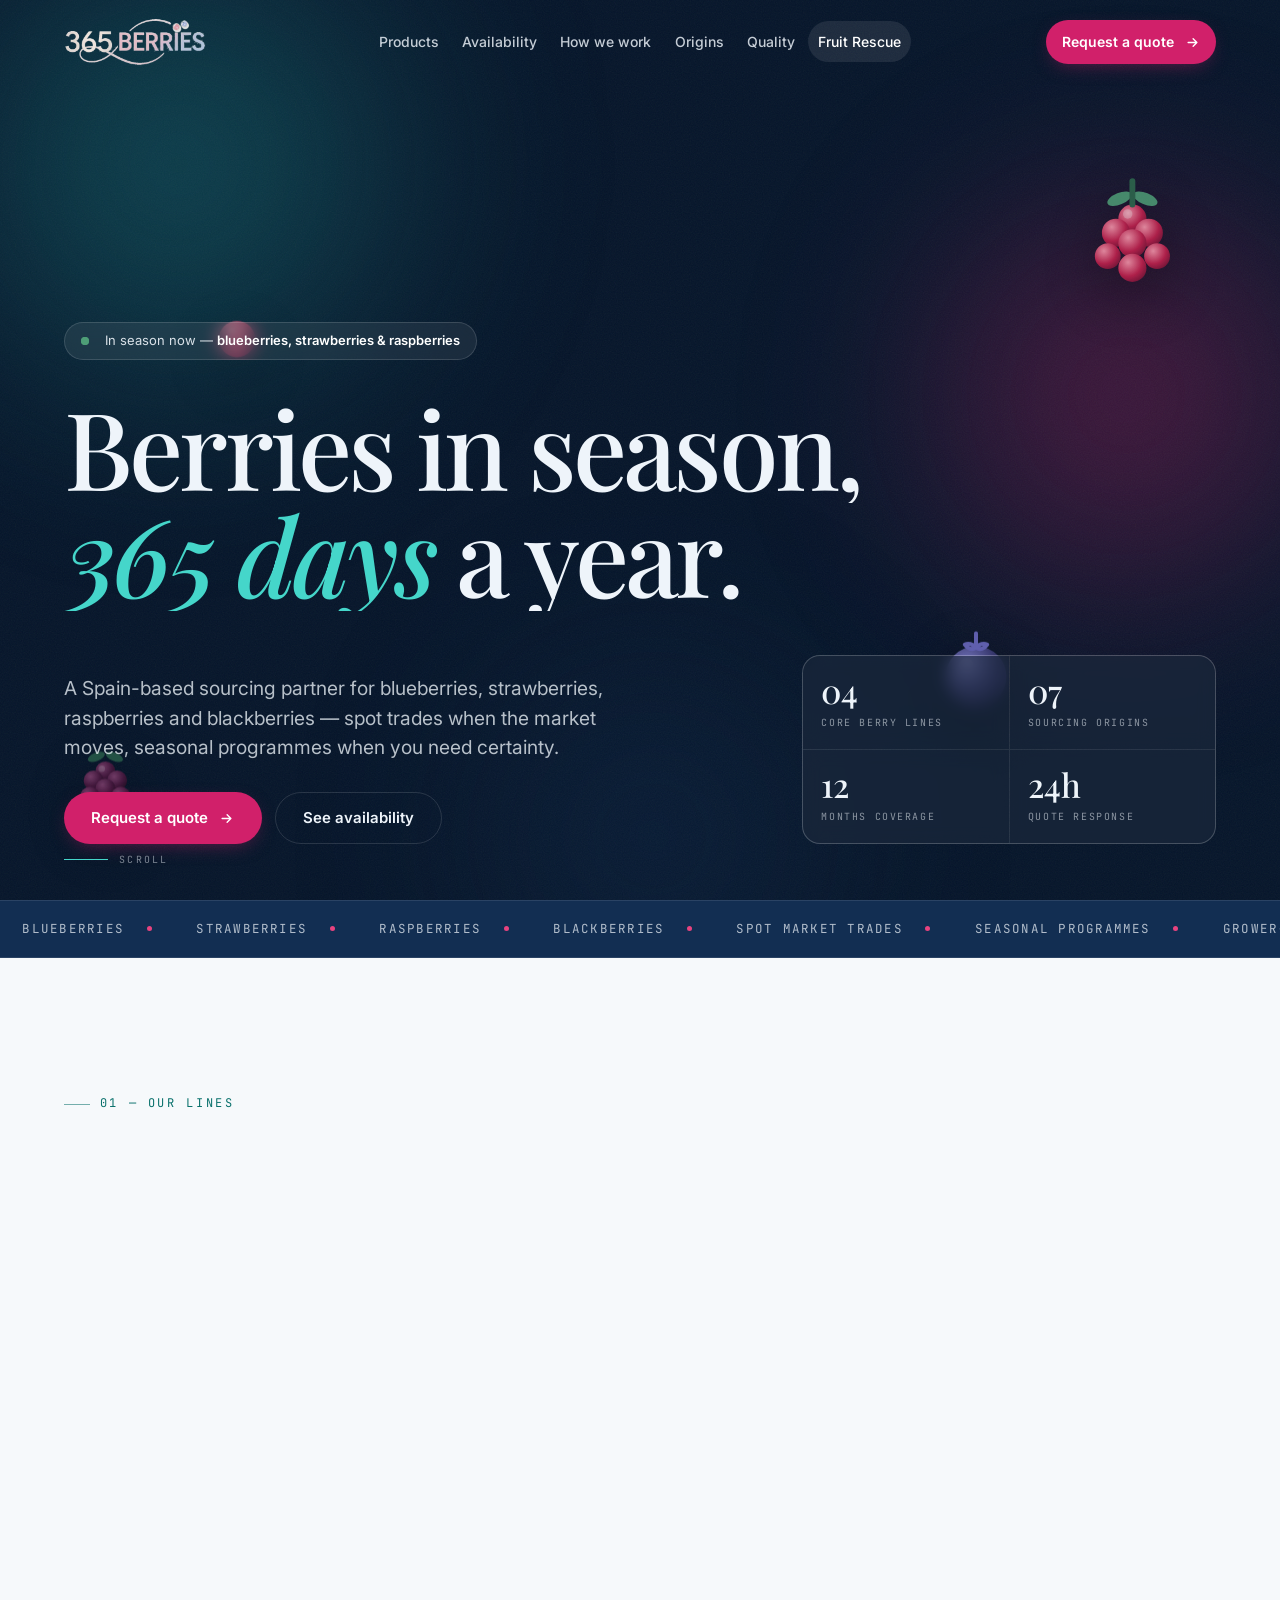
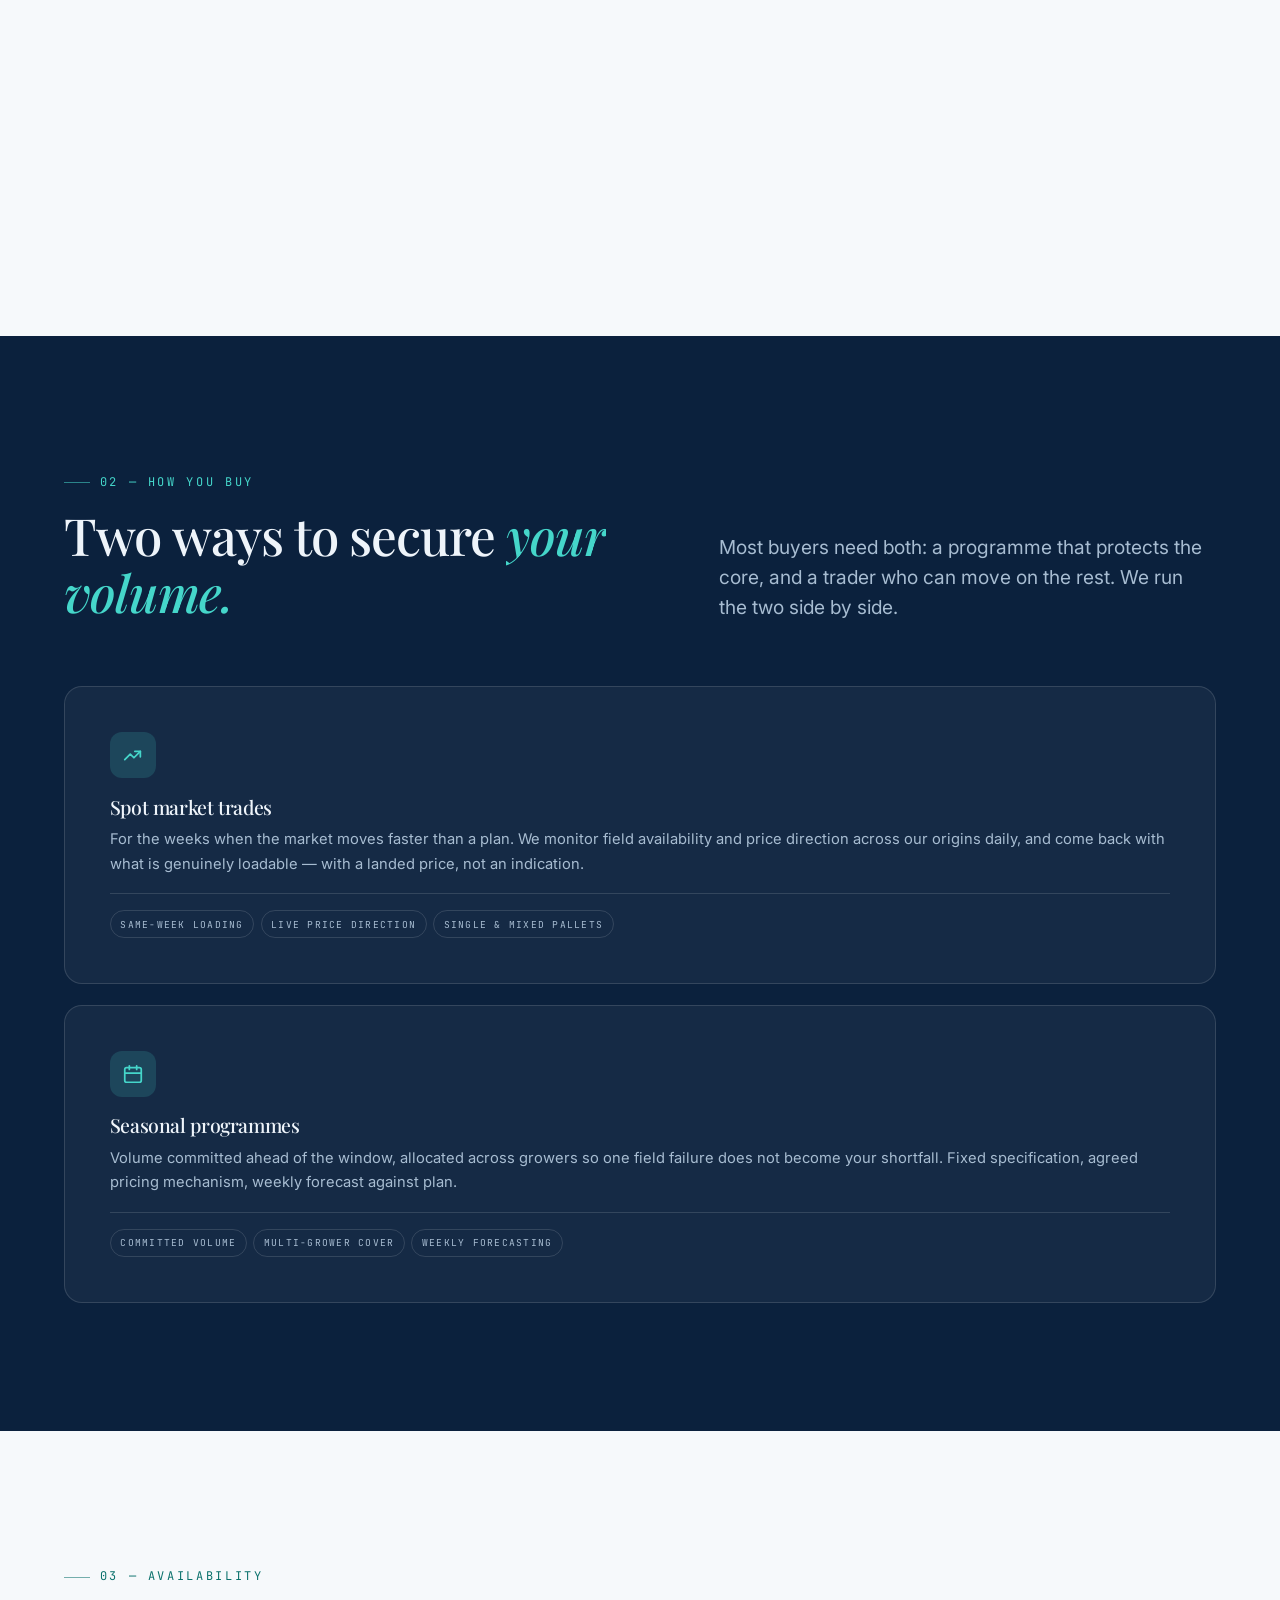
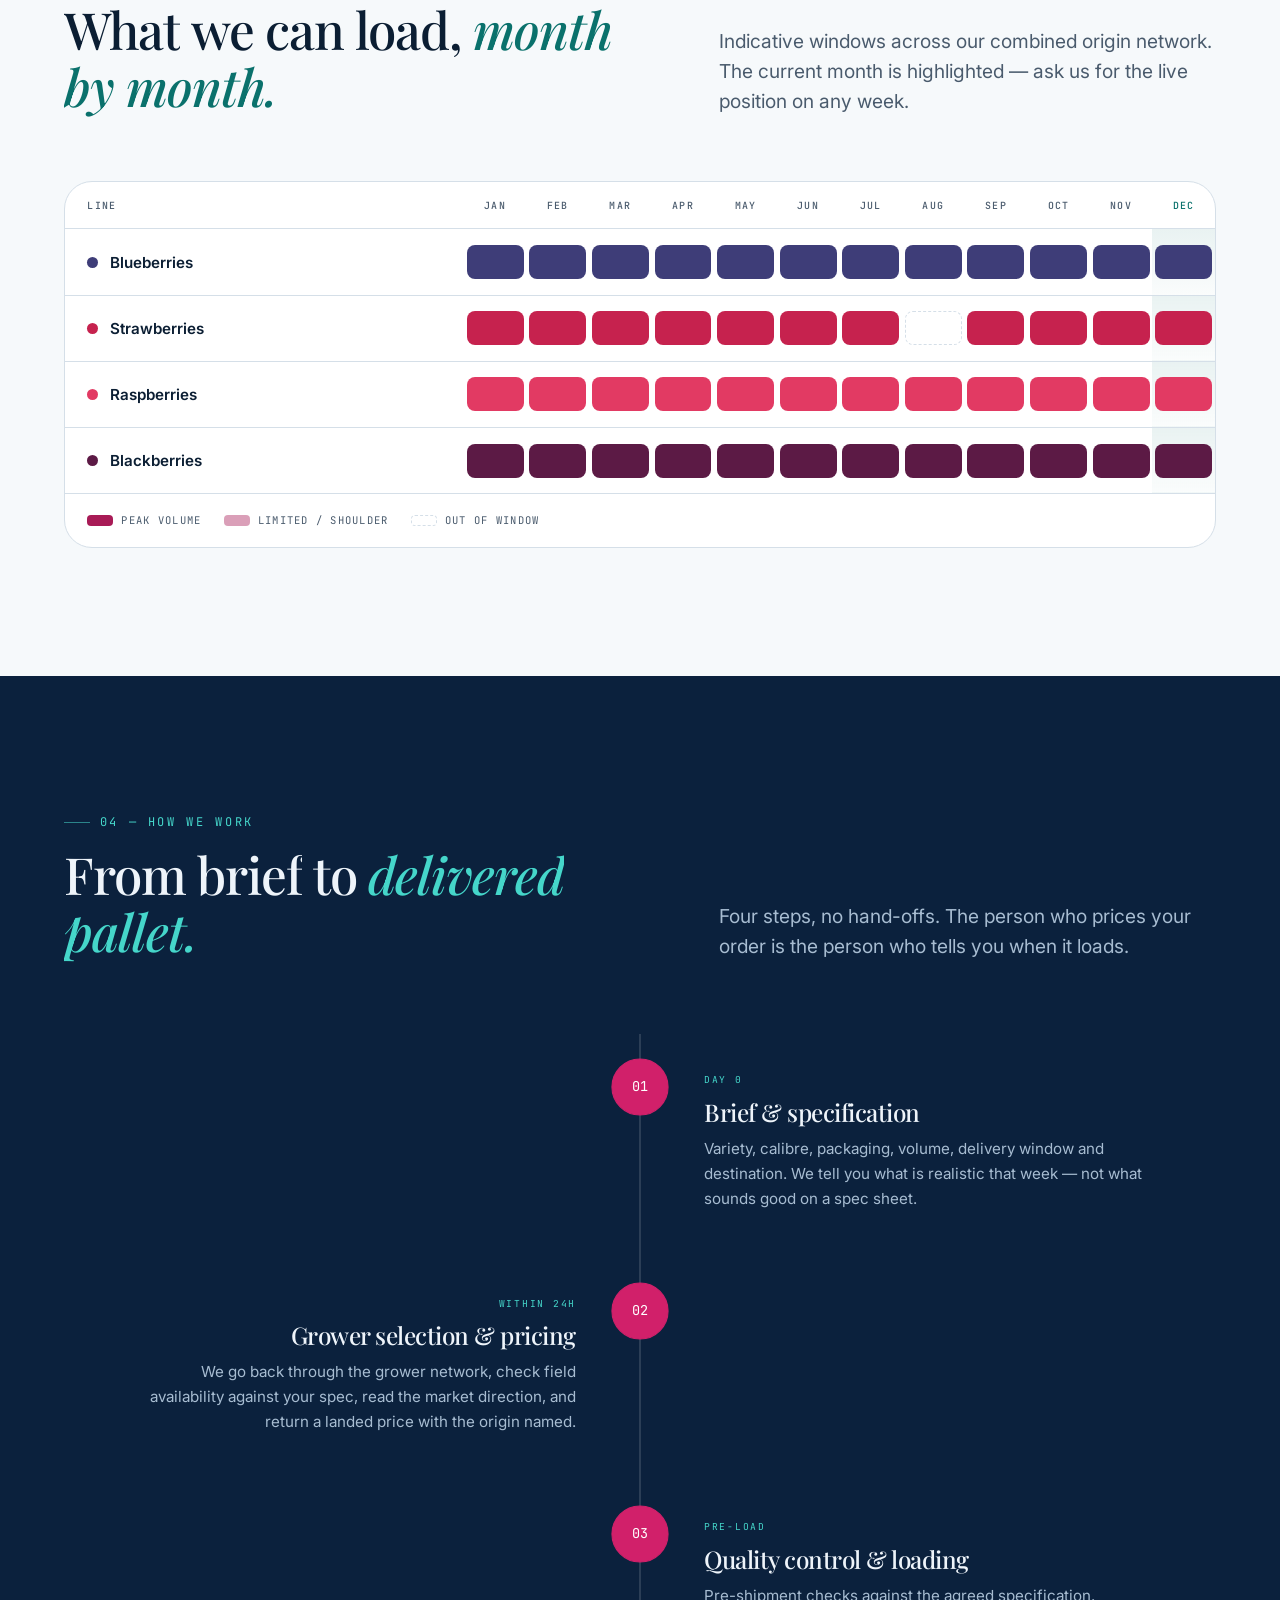
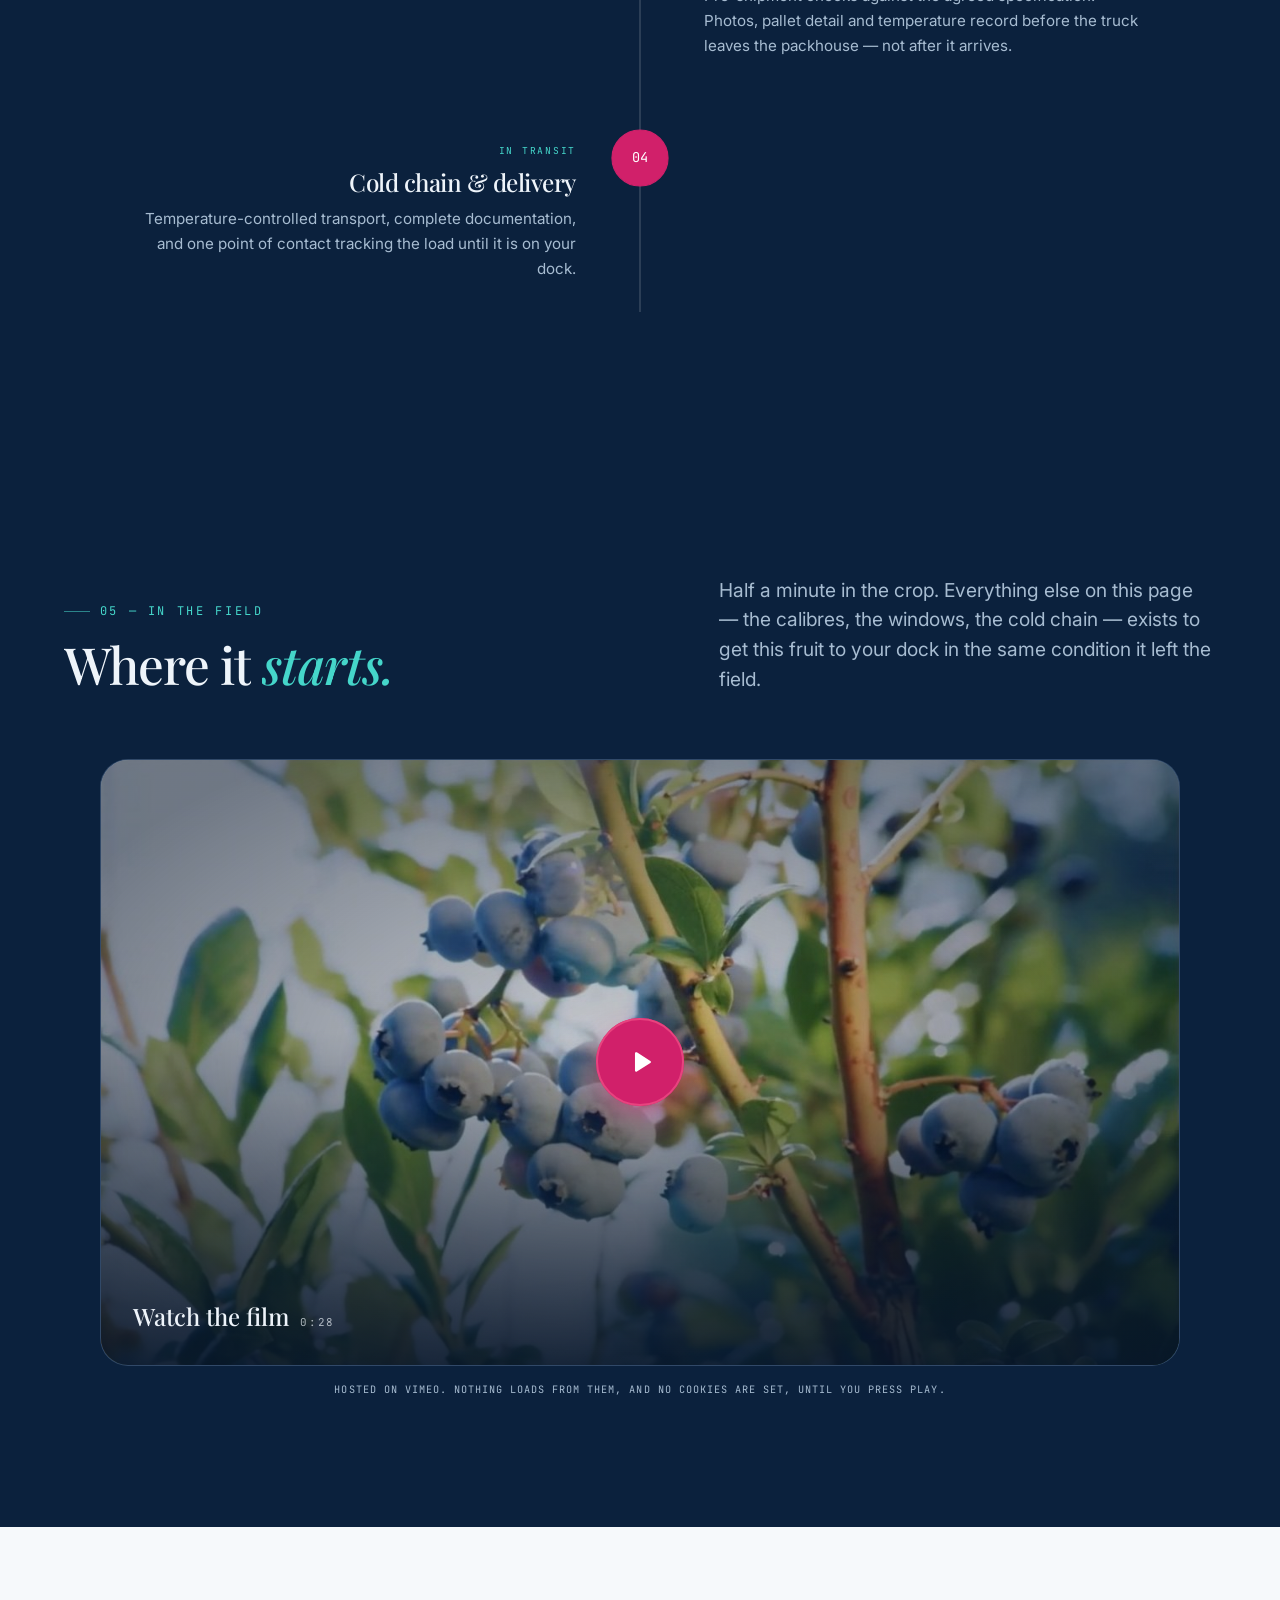
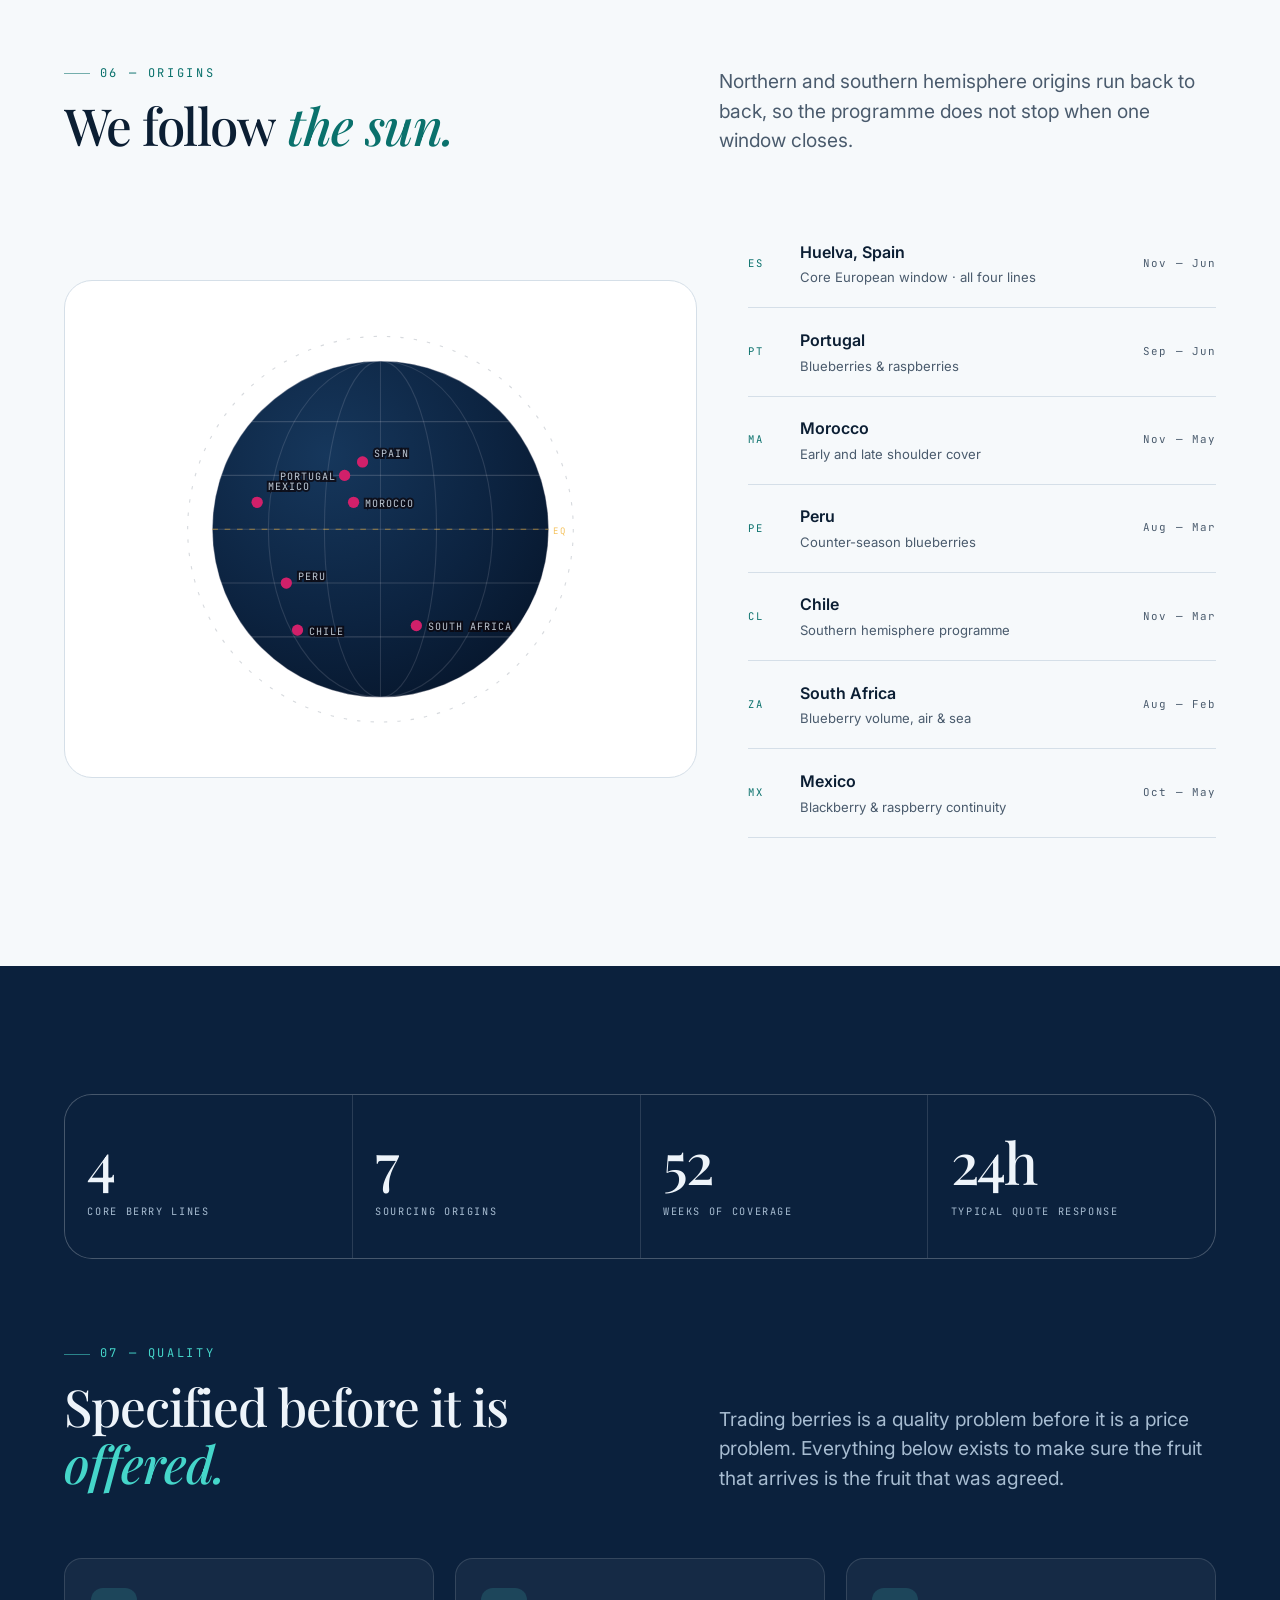
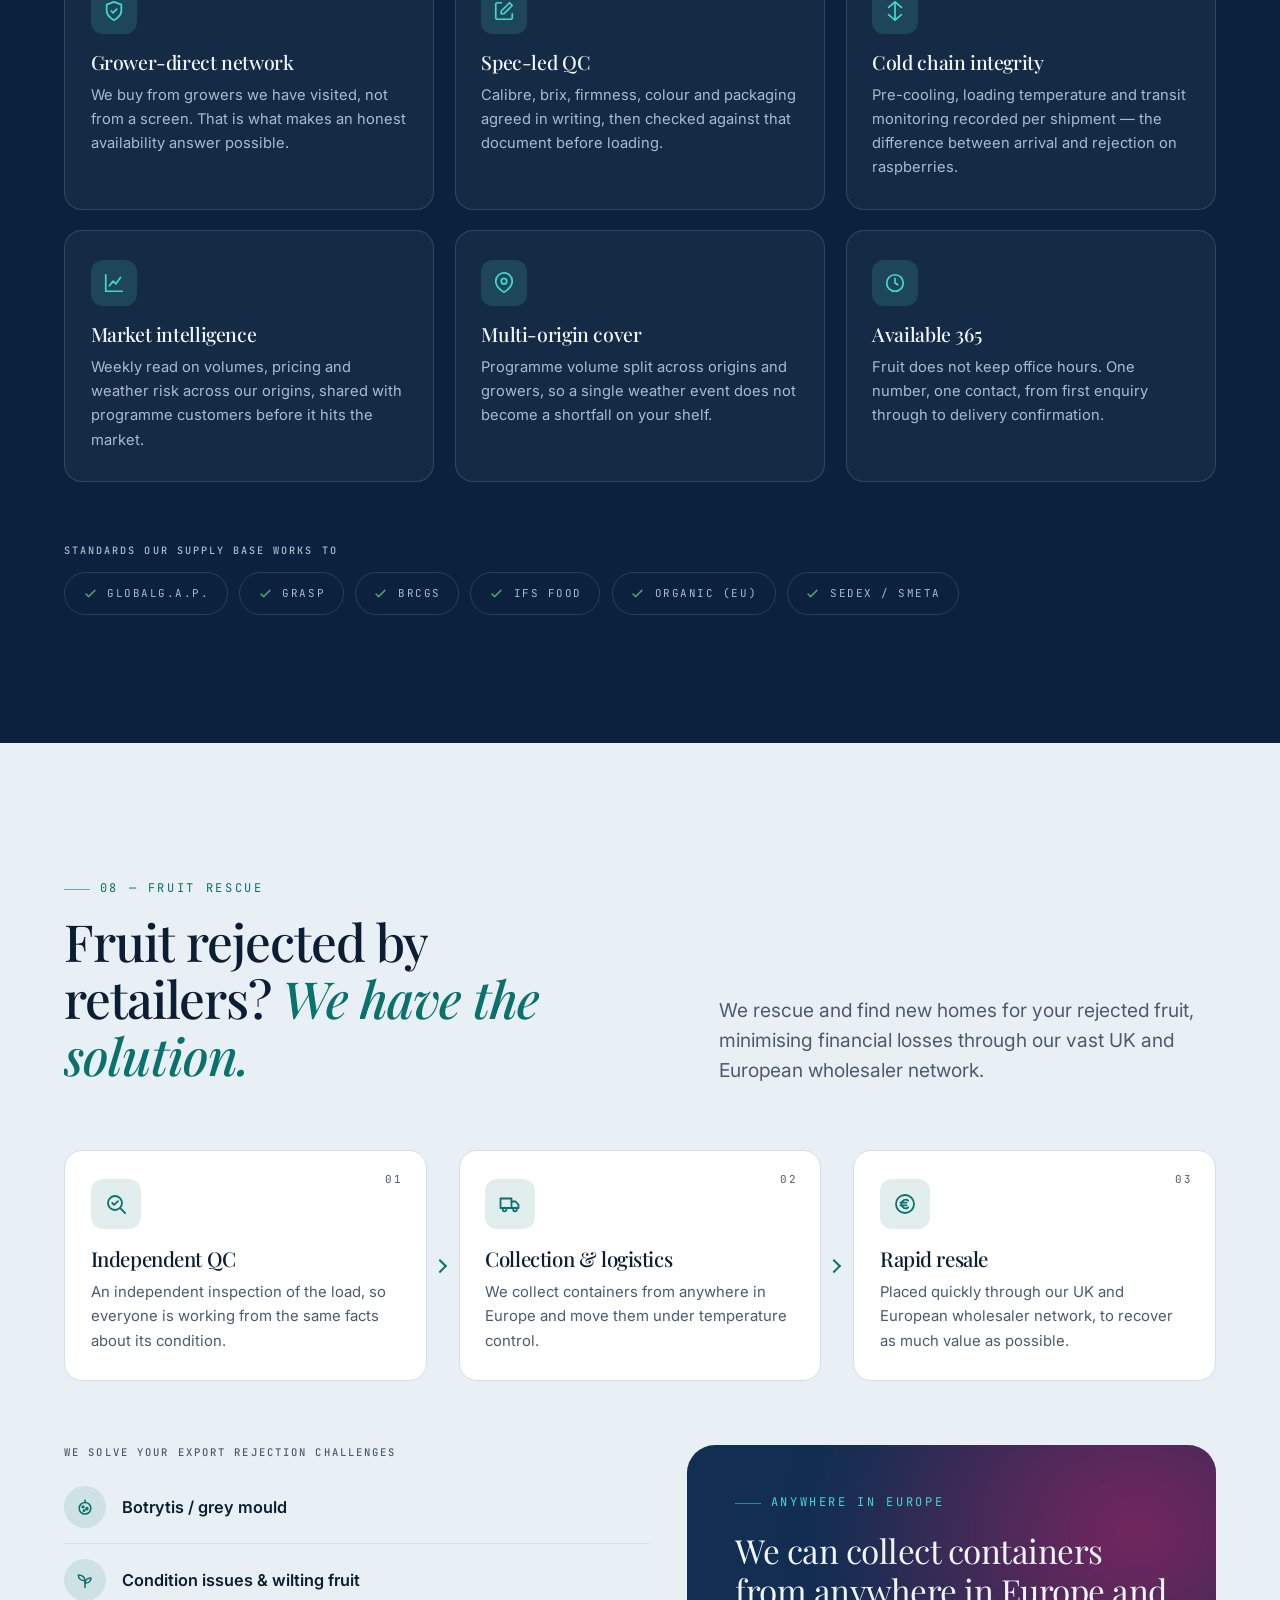
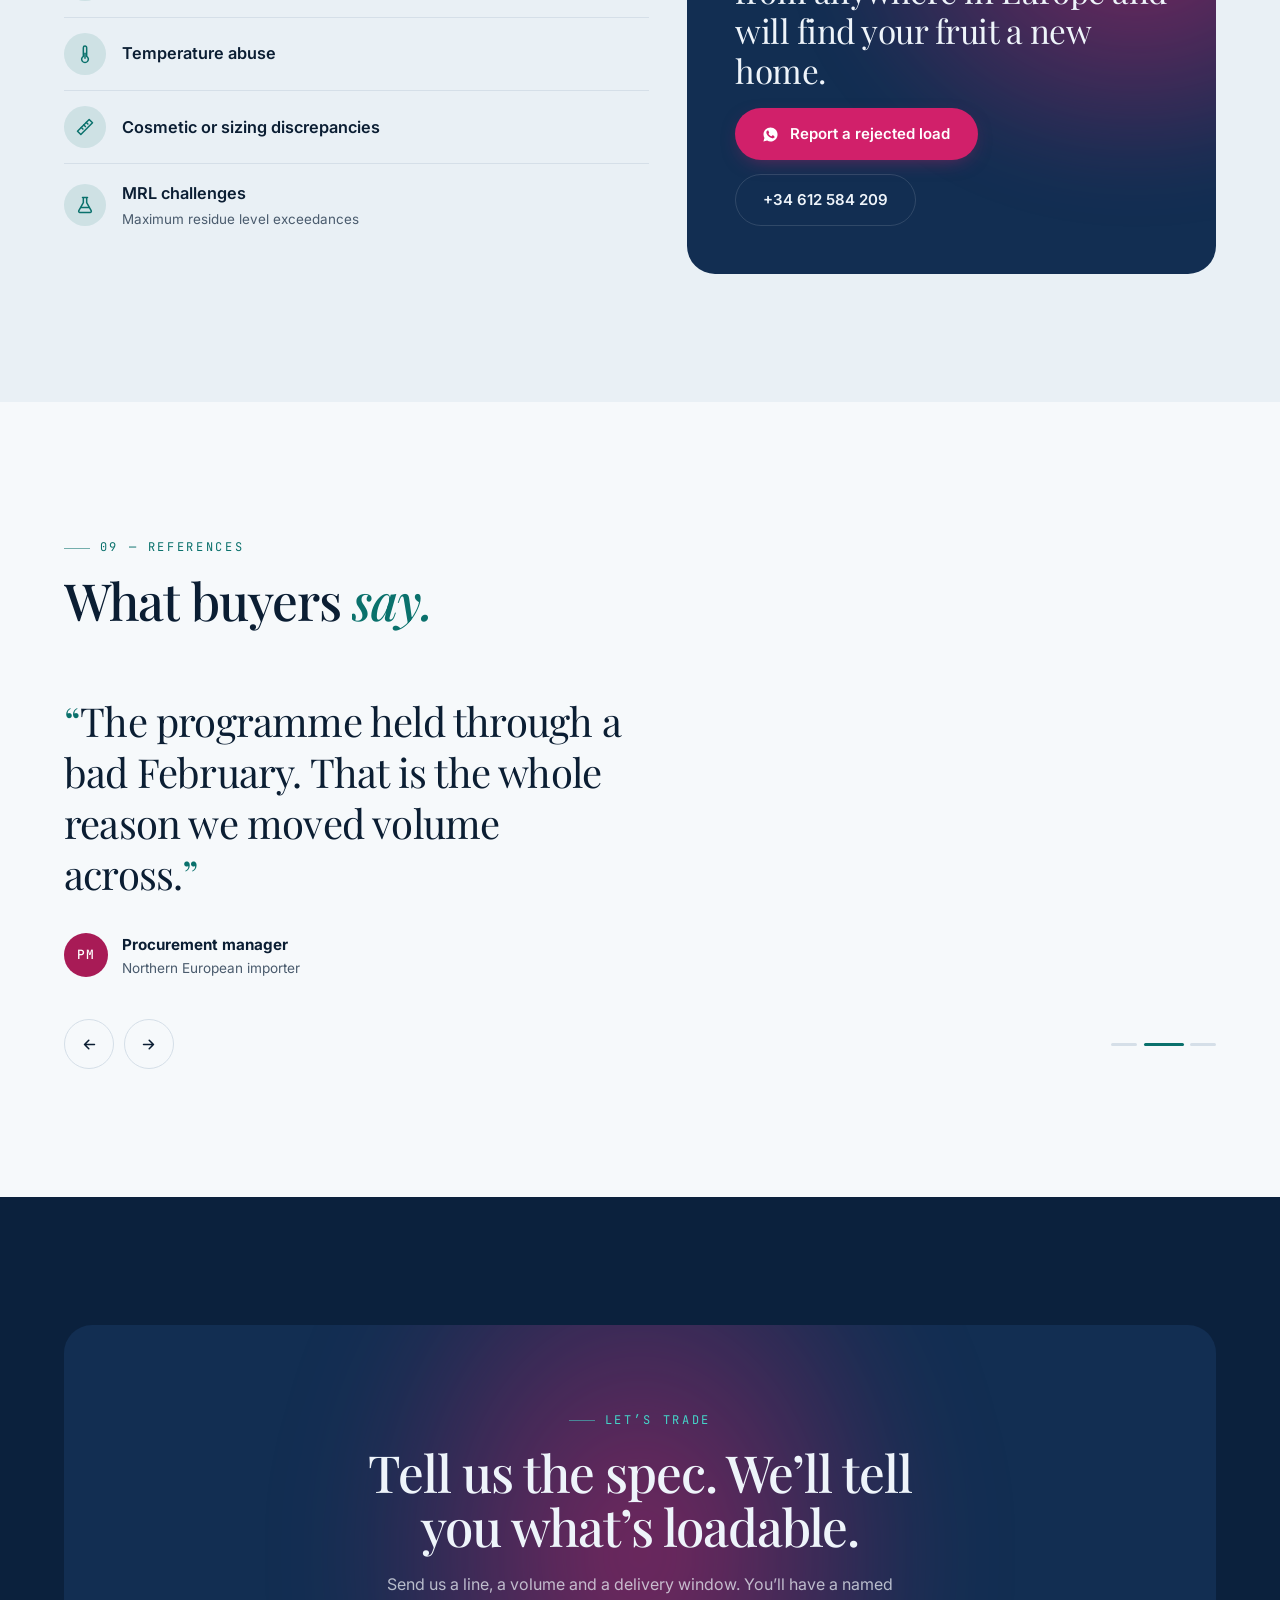
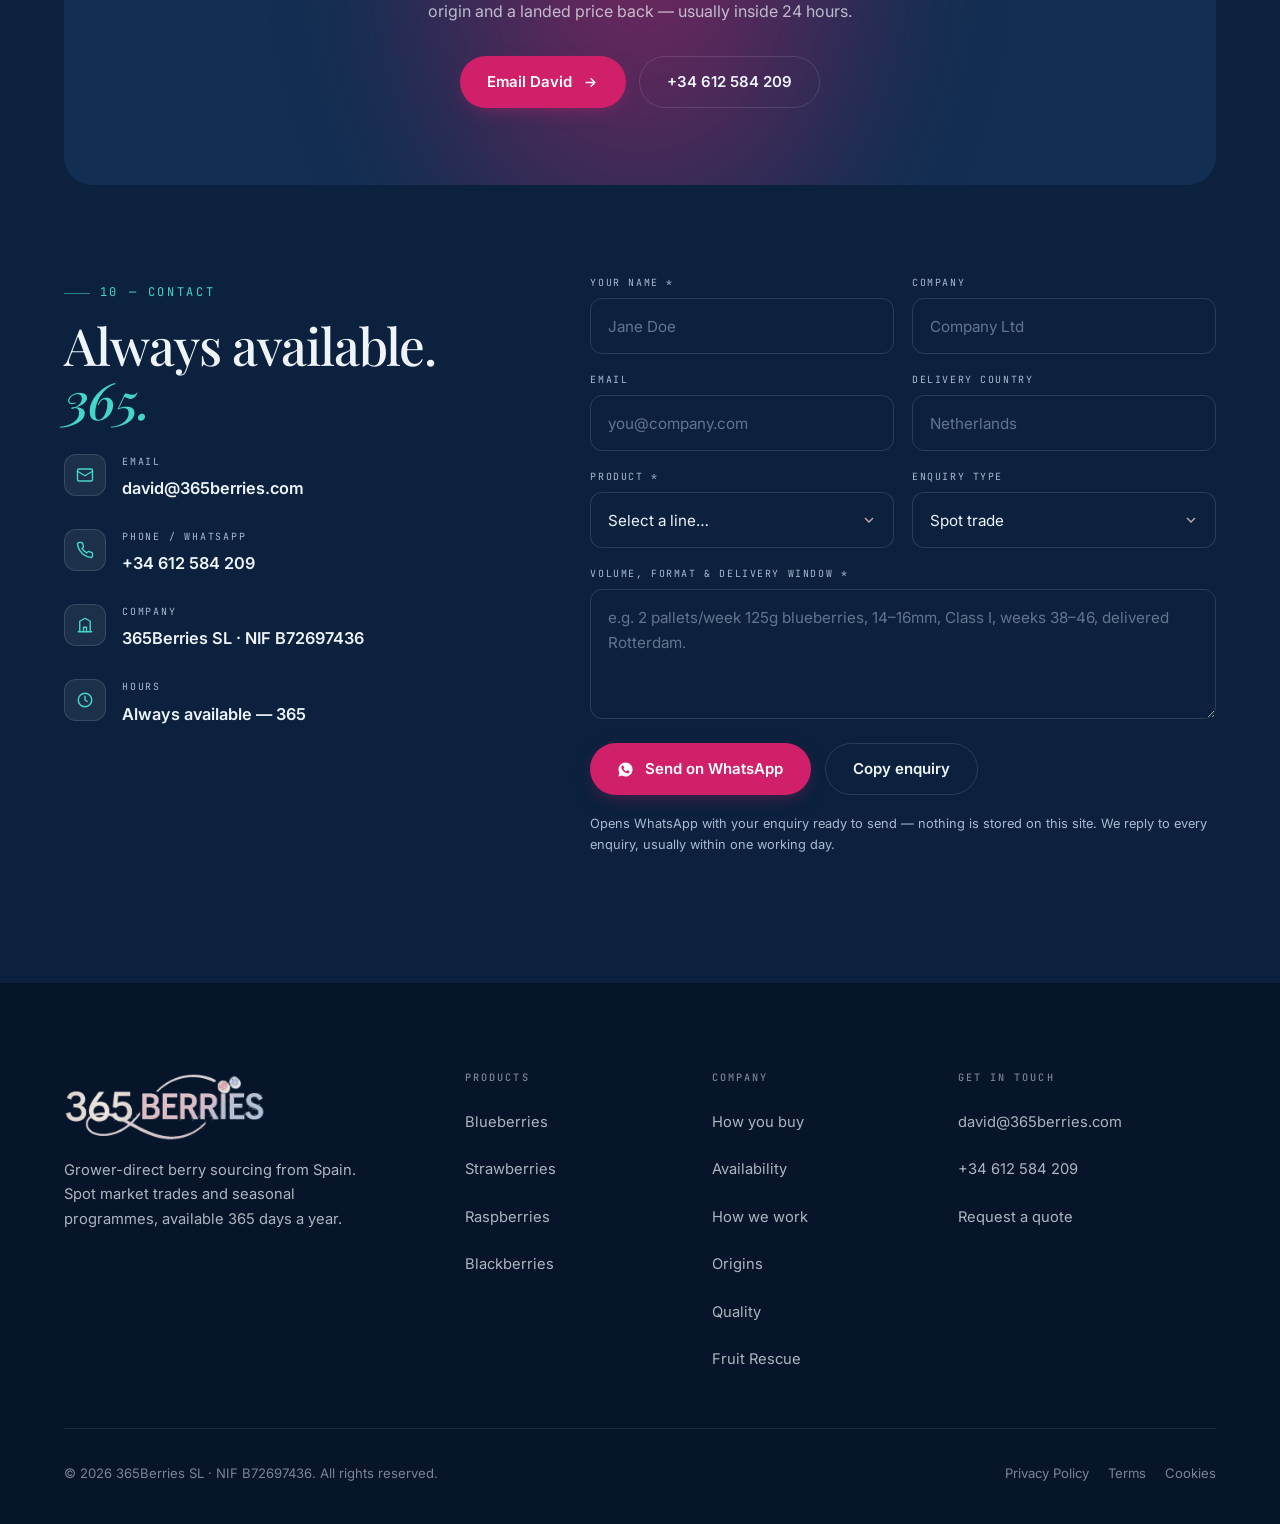
==== index.html @ 19b428d6 "Drop the closing sentence from the hero paragraph Client asked to remove 'Grower-direct, spec-led, o" ====
<!DOCTYPE html>
<html lang="en">
<head>
<meta charset="utf-8">
<meta name="viewport" content="width=device-width, initial-scale=1">
<title>365 Berries — Berries in season, 365 days a year</title>
<meta name="description" content="365 Berries is a Spain-based sourcing partner for blueberries, strawberries, raspberries and blackberries. Spot market trades and seasonal programmes, grower-direct.">
<meta name="theme-color" content="#06152A">

<!-- PREVIEW ONLY. This concept contains unverified certification and reference claims.
     Delete this tag (and the X-Robots-Tag header in vercel.json) only at launch. -->
<meta name="robots" content="noindex, nofollow">

<meta property="og:type" content="website">
<meta property="og:title" content="365 Berries — Berries in season, 365 days a year">
<meta property="og:description" content="Grower-direct blueberries, strawberries, raspberries and blackberries. Spot trades and seasonal programmes from Spain, Portugal, Morocco and South America.">
<!-- Link preview. IMPORTANT: after deploying, make og:image absolute
     (https://your-domain/assets/og-image.jpg) and set og:url — WhatsApp and
     Facebook do not reliably resolve a relative image URL. -->
<meta property="og:site_name" content="365 Berries">
<meta property="og:locale" content="en_GB">
<meta property="og:locale:alternate" content="es_ES">
<meta property="og:url" content="https://365berries.vercel.app/">
<meta property="og:image" content="https://365berries.vercel.app/assets/og-image.jpg">
<meta property="og:image:width" content="1200">
<meta property="og:image:height" content="630">
<meta property="og:image:alt" content="365 Berries — berries in season, 365 days a year">
<meta name="twitter:card" content="summary_large_image">

<link rel="icon" href="data:image/svg+xml,%3Csvg xmlns='http://www.w3.org/2000/svg' viewBox='0 0 32 32'%3E%3Crect width='32' height='32' rx='7' fill='%230B213D'/%3E%3Cpath d='M9 16c0-3.6 3.2-5.2 5.4-3.1 1.1 1 1.6 2.1 1.6 3.1s.5 2.1 1.6 3.1C19.8 21.2 23 19.6 23 16s-3.2-5.2-5.4-3.1c-1.1 1-1.6 2.1-1.6 3.1s-.5 2.1-1.6 3.1C12.2 21.2 9 19.6 9 16Z' fill='none' stroke='%23C89A6B' stroke-width='1.7'/%3E%3Ccircle cx='21.5' cy='10.5' r='1.7' fill='%23B3243F'/%3E%3Ccircle cx='25.2' cy='10.5' r='1.7' fill='%232F4C9B'/%3E%3C/svg%3E">

<link rel="preconnect" href="https://fonts.googleapis.com">
<link rel="preconnect" href="https://fonts.gstatic.com" crossorigin>
<link href="https://fonts.googleapis.com/css2?family=Inter:wght@300;400;500;600;700&family=JetBrains+Mono:wght@400;500&family=Playfair+Display:ital,wght@0,400;0,500;0,600;1,400;1,500&display=swap" rel="stylesheet">
<link rel="canonical" href="https://365berries.vercel.app/">
<link rel="stylesheet" href="styles.css">
</head>
<body class="logo-client">

<!-- ===== PRELOADER ===== -->
<div class="loader" id="loader" aria-hidden="true">
  <div class="loader__inner">
    <img class="loader__logo" src="assets/logo-wordmark-dark.webp" width="480" height="162" alt="" fetchpriority="high">
    <div class="loader__bar"><div class="loader__fill" id="loaderFill"></div></div>
    <div class="loader__pct" id="loaderPct">0%</div>
  </div>
</div>

<div class="progress" aria-hidden="true"><div class="progress__bar" id="progressBar"></div></div>

<!-- ===== HEADER ===== -->
<header class="header" id="header">
  <div class="header__inner">
    <a href="#top" class="brand" data-i18n-attr="aria-label:a11y.home">
      <svg class="brand__logo" viewBox="0 0 40 40" fill="none" aria-hidden="true">
        <!-- Three berries, three tones: blueberry, blackberry, raspberry -->
        <circle cx="13.5" cy="28" r="8" fill="url(#blueH)"/>
        <circle cx="26.5" cy="28" r="8" fill="url(#blackH)"/>
        <circle cx="20" cy="18.5" r="8" fill="url(#raspH)"/>
        <circle cx="17" cy="15.5" r="2.4" fill="#fff" opacity=".32"/>
        <ellipse cx="14.8" cy="8.4" rx="5" ry="2.5" fill="#4E9E77" transform="rotate(-20 14.8 8.4)"/>
        <ellipse cx="25.2" cy="8.4" rx="5" ry="2.5" fill="#4E9E77" transform="rotate(20 25.2 8.4)"/>
        <path d="M20 11.5V5.5" stroke="#2F6B4F" stroke-width="2.2" stroke-linecap="round"/>
        <defs>
          <radialGradient id="blueH" cx=".35" cy=".3" r=".9">
            <stop stop-color="#8887D8"/><stop offset="1" stop-color="#3E3D78"/>
          </radialGradient>
          <radialGradient id="blackH" cx=".35" cy=".3" r=".9">
            <stop stop-color="#A45C8C"/><stop offset="1" stop-color="#4A1234"/>
          </radialGradient>
          <radialGradient id="raspH" cx=".35" cy=".3" r=".9">
            <stop stop-color="#FF9AAF"/><stop offset=".6" stop-color="#E23A63"/><stop offset="1" stop-color="#A81B43"/>
          </radialGradient>
        </defs>
      </svg>
      <img class="brand__img" src="assets/logo-wordmark-dark.webp" width="480" height="162" alt="365 Berries" decoding="async">
      <span class="brand__txt">
        <span class="brand__name">365 <b>Berries</b></span>
        <span class="brand__sub" data-i18n="brand.sub">Fruit Sourcing &amp; Trade</span>
      </span>
    </a>

    <nav class="nav" id="nav" aria-label="Primary">
      <a href="#products" data-i18n="nav.products">Products</a>
      <a href="#availability" data-i18n="nav.availability">Availability</a>
      <a href="#process" data-i18n="nav.process">How we work</a>
      <a href="#origins" data-i18n="nav.origins">Origins</a>
      <a href="#quality" data-i18n="nav.quality">Quality</a>
      <a href="#rescue" data-i18n="nav.rescue">Fruit Rescue</a>
    </nav>

    <div class="header__right">
      <div class="lang" id="lang" role="group" data-i18n-attr="aria-label:a11y.lang">
        <button class="lang__btn is-active" type="button" data-lang="en" aria-pressed="true">EN</button>
        <button class="lang__btn" type="button" data-lang="es" aria-pressed="false">ES</button>
      </div>

      <a href="#contact" class="btn header__cta">
        <span data-i18n="cta.quote">Request a quote</span>
        <svg class="btn__ico" width="15" height="15" viewBox="0 0 24 24" fill="none" stroke="currentColor" stroke-width="2.2" stroke-linecap="round" stroke-linejoin="round" aria-hidden="true"><path d="M5 12h14M13 6l6 6-6 6"/></svg>
      </a>

      <button class="burger" id="burger" aria-expanded="false" aria-controls="drawer" data-i18n-attr="aria-label:a11y.menuOpen">
        <span></span><span></span><span></span>
      </button>
    </div>
  </div>
</header>

<!-- ===== MOBILE DRAWER ===== -->
<div class="drawer" id="drawer">
  <nav class="drawer__nav" aria-label="Mobile">
    <a href="#products" style="--i:0" data-i18n="nav.products">Products</a>
    <a href="#availability" style="--i:1" data-i18n="nav.availability">Availability</a>
    <a href="#process" style="--i:2" data-i18n="nav.process">How we work</a>
    <a href="#origins" style="--i:3" data-i18n="nav.origins">Origins</a>
    <a href="#quality" style="--i:4" data-i18n="nav.quality">Quality</a>
    <a href="#rescue" style="--i:5" data-i18n="nav.rescue">Fruit Rescue</a>
    <a href="#contact" style="--i:6" data-i18n="nav.contact">Contact</a>
  </nav>
  <div class="drawer__foot">
    <a href="mailto:david@365berries.com">david@365berries.com</a>
    <a href="tel:+34612584209">+34 612 584 209</a>
    <span>365Berries SL · NIF B72697436</span>
  </div>
</div>

<main id="top">

<!-- ===== HERO ===== -->
<section class="hero is-dark">
  <div class="hero__bg" aria-hidden="true">
    <div class="hero__glow hero__glow--a" data-speed="0.06"></div>
    <div class="hero__glow hero__glow--b" data-speed="-0.05"></div>
    <div class="hero__glow hero__glow--c" data-speed="0.04"></div>
  </div>
  <div class="hero__grain" aria-hidden="true"></div>

  <div class="hero__berries" aria-hidden="true">
    <svg class="hero__berry hero__berry--1 float" data-speed="-0.16" viewBox="0 0 120 120" fill="none">
      <g fill="url(#hb1)">
        <circle cx="60" cy="44" r="12"/><circle cx="46" cy="56" r="12"/><circle cx="74" cy="56" r="12"/>
        <circle cx="60" cy="65" r="12"/><circle cx="39" cy="76" r="11"/><circle cx="81" cy="76" r="11"/>
        <circle cx="60" cy="86" r="12"/>
      </g>
      <circle cx="56" cy="40" r="4" fill="#fff" opacity=".3"/>
      <ellipse cx="49" cy="27" rx="11" ry="5" fill="#4E9E77" transform="rotate(-22 49 27)"/>
      <ellipse cx="71" cy="27" rx="11" ry="5" fill="#4E9E77" transform="rotate(22 71 27)"/>
      <path d="M60 32V12" stroke="#2F6B4F" stroke-width="5" stroke-linecap="round"/>
      <defs><radialGradient id="hb1" cx=".35" cy=".3" r=".9">
        <stop stop-color="#FF9AAF"/><stop offset=".55" stop-color="#C6224E"/><stop offset="1" stop-color="#5E0F2E"/>
      </radialGradient></defs>
    </svg>
    <svg class="hero__berry hero__berry--2 float float--b" data-speed="-0.24" viewBox="0 0 120 120" fill="none">
      <circle cx="60" cy="66" r="38" fill="url(#hb2)"/>
      <circle cx="48" cy="52" r="9" fill="#fff" opacity=".2"/>
      <path d="M60 30c-4-5-10-6-14-4 3 5 9 7 14 4Zm0 0c4-5 10-6 14-4-3 5-9 7-14 4Zm0 0V12" stroke="#6E6CC4" stroke-width="5" stroke-linecap="round" stroke-linejoin="round"/>
      <defs><radialGradient id="hb2" cx=".35" cy=".3" r=".85">
        <stop stop-color="#8887D8"/><stop offset=".55" stop-color="#3E3D78"/><stop offset="1" stop-color="#191841"/>
      </radialGradient></defs>
    </svg>
    <svg class="hero__berry hero__berry--3 float" data-speed="-0.1" viewBox="0 0 120 120" fill="none">
      <g fill="url(#hb3)">
        <circle cx="60" cy="44" r="11"/><circle cx="47" cy="54" r="11"/><circle cx="73" cy="54" r="11"/>
        <circle cx="60" cy="63" r="11"/><circle cx="43" cy="72" r="11"/><circle cx="77" cy="72" r="11"/>
        <circle cx="60" cy="82" r="11"/><circle cx="48" cy="91" r="10"/><circle cx="72" cy="91" r="10"/>
      </g>
      <circle cx="56" cy="41" r="3.6" fill="#fff" opacity=".2"/>
      <ellipse cx="50" cy="28" rx="10" ry="4.6" fill="#2F6B4F" transform="rotate(-22 50 28)"/>
      <ellipse cx="70" cy="28" rx="10" ry="4.6" fill="#2F6B4F" transform="rotate(22 70 28)"/>
      <defs><radialGradient id="hb3" cx=".35" cy=".3" r=".85">
        <stop stop-color="#9C4B7E"/><stop offset=".55" stop-color="#5C1A45"/><stop offset="1" stop-color="#25091B"/>
      </radialGradient></defs>
    </svg>
    <svg class="hero__berry hero__berry--4 float float--b" data-speed="-0.3" viewBox="0 0 120 120" fill="none">
      <circle cx="60" cy="68" r="34" fill="url(#hb4)"/>
      <circle cx="50" cy="56" r="8" fill="#fff" opacity=".2"/>
      <defs><radialGradient id="hb4" cx=".35" cy=".3" r=".85">
        <stop stop-color="#FF9AAF"/><stop offset=".6" stop-color="#E23A63"/><stop offset="1" stop-color="#7B1E4B"/>
      </radialGradient></defs>
    </svg>
  </div>

  <div class="hero__inner">
    <div class="hero__chip">
      <span class="pulse" aria-hidden="true"><i></i></span>
      <span><span data-i18n="hero.chip">In season now —</span> <b id="seasonNow">…</b></span>
    </div>

    <h1 class="hero__title">
      <span class="ln" style="--i:0"><span data-i18n-html="hero.t1">Berries in season,</span></span>
      <span class="ln" style="--i:1"><span data-i18n-html="hero.t2"><em>365 days</em> a year.</span></span>
    </h1>

    <div class="hero__grid">
      <div>
        <p class="hero__copy" data-i18n="hero.copy">
          A Spain-based sourcing partner for blueberries, strawberries, raspberries and
          blackberries — spot trades when the market moves, seasonal programmes when
          you need certainty.
        </p>
        <div class="hero__actions">
          <a href="#contact" class="btn">
            <span data-i18n="cta.quote">Request a quote</span>
            <svg class="btn__ico" width="15" height="15" viewBox="0 0 24 24" fill="none" stroke="currentColor" stroke-width="2.2" stroke-linecap="round" stroke-linejoin="round" aria-hidden="true"><path d="M5 12h14M13 6l6 6-6 6"/></svg>
          </a>
          <a href="#availability" class="btn btn--ghost" data-i18n="cta.availability">See availability</a>
        </div>
      </div>

      <div class="hero__stats">
        <div class="hero__stat"><b>04</b><span data-i18n="hero.s1">Core berry lines</span></div>
        <div class="hero__stat"><b>07</b><span data-i18n="hero.s2">Sourcing origins</span></div>
        <div class="hero__stat"><b>12</b><span data-i18n="hero.s3">Months coverage</span></div>
        <div class="hero__stat"><b>24h</b><span data-i18n="hero.s4">Quote response</span></div>
      </div>
    </div>
  </div>

  <div class="hero__scroll" aria-hidden="true"><i></i> <span data-i18n="hero.scroll">Scroll</span></div>
</section>

<!-- ===== MARQUEE ===== -->
<div class="marquee" aria-hidden="true">
  <div class="marquee__track" id="marqueeTrack">
    <div class="marquee__group" style="display:flex">
      <span class="marquee__item" data-i18n="mq.1">Blueberries</span>
      <span class="marquee__item" data-i18n="mq.2">Strawberries</span>
      <span class="marquee__item" data-i18n="mq.3">Raspberries</span>
      <span class="marquee__item" data-i18n="mq.4">Blackberries</span>
      <span class="marquee__item" data-i18n="mq.5">Spot market trades</span>
      <span class="marquee__item" data-i18n="mq.6">Seasonal programmes</span>
      <span class="marquee__item" data-i18n="mq.7">Grower-direct</span>
      <span class="marquee__item" data-i18n="mq.8">Huelva · Spain</span>
      <span class="marquee__item" data-i18n="mq.9">Morocco</span>
      <span class="marquee__item" data-i18n="mq.10">Peru</span>
      <span class="marquee__item" data-i18n="mq.11">Chile</span>
      <span class="marquee__item" data-i18n="mq.12">Reefer &amp; air freight</span>
    </div>
  </div>
</div>

<!-- ===== PRODUCTS ===== -->
<section class="section" id="products">
  <div class="wrap">
    <div class="sec-head">
      <div class="sec-head__row">
        <div>
          <span class="eyebrow" data-i18n="p.eyebrow">01 — Our lines</span>
          <h2 class="split" data-split data-i18n-html="p.h2">Four berries. <span class="ital">One standard.</span></h2>
        </div>
        <p class="lead" data-reveal data-i18n="p.lead">
          We trade what we can stand behind. Every line is specified before it is offered —
          variety, calibre, brix, punnet format and shelf-life expectation agreed up front.
        </p>
      </div>
    </div>

    <div class="prod-grid" data-stagger>

      <article class="prod" style="--prod-grad:linear-gradient(160deg,#3E3D78,#191841)">
        <span class="prod__idx">/ 01</span>
        <div class="prod__art">
          <svg viewBox="0 0 120 120" fill="none" aria-hidden="true">
            <circle cx="60" cy="70" r="40" fill="url(#pb1)"/>
            <circle cx="47" cy="56" r="10" fill="#fff" opacity=".2"/>
            <path d="M60 32c-4-5-10-6-14-4 3 5 9 7 14 4Zm0 0c4-5 10-6 14-4-3 5-9 7-14 4Zm0 0V16" stroke="#4E9E77" stroke-width="4.5" stroke-linecap="round" stroke-linejoin="round"/>
            <defs><radialGradient id="pb1" cx=".35" cy=".28" r=".85">
              <stop stop-color="#8887D8"/><stop offset=".55" stop-color="#3E3D78"/><stop offset="1" stop-color="#131233"/>
            </radialGradient></defs>
          </svg>
        </div>
        <h3 class="prod__name" data-i18n="p1.name">Blueberries</h3>
        <p class="prod__desc" data-i18n="p1.desc">Firm, high-brix fruit with consistent calibre. Our broadest origin spread — the line that keeps programmes running through the shoulder months.</p>
        <div class="prod__meta">
          <span class="prod__tag">125g–500g</span>
          <span class="prod__tag" data-i18n="p1.t2">Punnet · Bulk</span>
          <span class="prod__tag" data-i18n="p1.t3">Air · Reefer</span>
        </div>
      </article>

      <article class="prod" style="--prod-grad:linear-gradient(160deg,#C6224E,#5E0F2E)">
        <span class="prod__idx">/ 02</span>
        <div class="prod__art">
          <svg viewBox="0 0 120 120" fill="none" aria-hidden="true">
            <path d="M60 108c22-10 34-28 34-46 0-14-15-24-34-24s-34 10-34 24c0 18 12 36 34 46Z" fill="url(#pb2)"/>
            <g fill="#FFE8B0" opacity=".85">
              <ellipse cx="48" cy="56" rx="2.1" ry="3.1"/><ellipse cx="62" cy="52" rx="2.1" ry="3.1"/>
              <ellipse cx="75" cy="58" rx="2.1" ry="3.1"/><ellipse cx="54" cy="70" rx="2.1" ry="3.1"/>
              <ellipse cx="68" cy="68" rx="2.1" ry="3.1"/><ellipse cx="60" cy="84" rx="2.1" ry="3.1"/>
              <ellipse cx="46" cy="82" rx="2.1" ry="3.1"/><ellipse cx="74" cy="80" rx="2.1" ry="3.1"/>
            </g>
            <path d="M60 40 44 26m16 14 16-14M60 40 40 38m20 2 20-2M60 40V16" stroke="#2F6B4F" stroke-width="5" stroke-linecap="round"/>
            <defs><radialGradient id="pb2" cx=".38" cy=".3" r=".8">
              <stop stop-color="#FF6B6B"/><stop offset=".5" stop-color="#D62442"/><stop offset="1" stop-color="#780F26"/>
            </radialGradient></defs>
          </svg>
        </div>
        <h3 class="prod__name" data-i18n="p2.name">Strawberries</h3>
        <p class="prod__desc" data-i18n="p2.desc">Huelva-led in the European window, with counter-season cover. Selected for colour hold and firmness on arrival, not just field appearance.</p>
        <div class="prod__meta">
          <span class="prod__tag">250g–500g</span>
          <span class="prod__tag" data-i18n="p2.t2">Class I &amp; II</span>
          <span class="prod__tag" data-i18n="p2.t3">Reefer</span>
        </div>
      </article>

      <article class="prod" style="--prod-grad:linear-gradient(160deg,#E23A63,#7B1E4B)">
        <span class="prod__idx">/ 03</span>
        <div class="prod__art">
          <svg viewBox="0 0 120 120" fill="none" aria-hidden="true">
            <g fill="url(#pb3)">
              <circle cx="60" cy="46" r="11"/><circle cx="47" cy="58" r="11"/><circle cx="73" cy="58" r="11"/>
              <circle cx="60" cy="66" r="11"/><circle cx="40" cy="76" r="10"/><circle cx="80" cy="76" r="10"/>
              <circle cx="60" cy="86" r="11"/>
            </g>
            <circle cx="56" cy="42" r="3.4" fill="#fff" opacity=".3"/>
            <path d="M60 34c-5-4-11-4-15-1 4 4 10 5 15 1Zm0 0c5-4 11-4 15-1-4 4-10 5-15 1Zm0 0V16" stroke="#2F6B4F" stroke-width="4.5" stroke-linecap="round" stroke-linejoin="round"/>
            <defs><radialGradient id="pb3" cx=".35" cy=".3" r=".9">
              <stop stop-color="#FF9AAF"/><stop offset=".55" stop-color="#E23A63"/><stop offset="1" stop-color="#8C1C46"/>
            </radialGradient></defs>
          </svg>
        </div>
        <h3 class="prod__name" data-i18n="p3.name">Raspberries</h3>
        <p class="prod__desc" data-i18n="p3.desc">The most fragile line we handle, and the one where cold chain discipline shows. Tight loading windows, pre-cooled, moved fast.</p>
        <div class="prod__meta">
          <span class="prod__tag">125g–250g</span>
          <span class="prod__tag" data-i18n="p3.t2">Pre-cooled</span>
          <span class="prod__tag" data-i18n="p3.t3">Air · Reefer</span>
        </div>
      </article>

      <article class="prod" style="--prod-grad:linear-gradient(160deg,#5C1A45,#1B0714)">
        <span class="prod__idx">/ 04</span>
        <div class="prod__art">
          <svg viewBox="0 0 120 120" fill="none" aria-hidden="true">
            <g fill="url(#pb4)">
              <circle cx="60" cy="42" r="10"/><circle cx="48" cy="52" r="10"/><circle cx="72" cy="52" r="10"/>
              <circle cx="60" cy="60" r="10"/><circle cx="44" cy="68" r="10"/><circle cx="76" cy="68" r="10"/>
              <circle cx="60" cy="78" r="10"/><circle cx="49" cy="86" r="9"/><circle cx="71" cy="86" r="9"/>
            </g>
            <circle cx="56" cy="39" r="3" fill="#fff" opacity=".26"/>
            <path d="M60 30c-5-4-11-4-15-1 4 4 10 5 15 1Zm0 0c5-4 11-4 15-1-4 4-10 5-15 1Zm0 0V14" stroke="#4E9E77" stroke-width="4.5" stroke-linecap="round" stroke-linejoin="round"/>
            <defs><radialGradient id="pb4" cx=".35" cy=".3" r=".9">
              <stop stop-color="#A45C8C"/><stop offset=".5" stop-color="#5C1A45"/><stop offset="1" stop-color="#1F0716"/>
            </radialGradient></defs>
          </svg>
        </div>
        <h3 class="prod__name" data-i18n="p4.name">Blackberries</h3>
        <p class="prod__desc" data-i18n="p4.desc">Year-round cover through complementary origins. Specified on drupelet integrity and reversion risk, not size alone.</p>
        <div class="prod__meta">
          <span class="prod__tag">125g–300g</span>
          <span class="prod__tag" data-i18n="p4.t2">Programme</span>
          <span class="prod__tag" data-i18n="p4.t3">Reefer</span>
        </div>
      </article>

    </div>
  </div>
</section>

<!-- ===== TWO WAYS TO BUY ===== -->
<section class="section is-dark" id="trade">
  <div class="wrap">
    <div class="sec-head">
      <div class="sec-head__row">
        <div>
          <span class="eyebrow" data-i18n="tr.eyebrow">02 — How you buy</span>
          <h2 class="split" data-split data-i18n-html="tr.h2">Two ways to secure <span class="ital">your volume.</span></h2>
        </div>
        <p class="lead" data-reveal data-i18n="tr.lead">
          Most buyers need both: a programme that protects the core, and a trader who can
          move on the rest. We run the two side by side.
        </p>
      </div>
    </div>

    <div class="val-grid" style="grid-template-columns:1fr" data-stagger>
      <div class="val" style="padding:clamp(1.8rem,3.5vw,3rem)">
        <div class="val__ico">
          <svg viewBox="0 0 24 24" fill="none" stroke="currentColor" stroke-width="1.9" stroke-linecap="round" stroke-linejoin="round" aria-hidden="true"><path d="M3 17l6-6 4 4 7-7"/><path d="M14 8h6v6"/></svg>
        </div>
        <h3 data-i18n="tr.spotName">Spot market trades</h3>
        <p data-i18n="tr.spotDesc">For the weeks when the market moves faster than a plan. We monitor field availability and price direction across our origins daily, and come back with what is genuinely loadable — with a landed price, not an indication.</p>
        <div class="prod__meta" style="border-top-color:var(--line)">
          <span class="prod__tag" data-i18n="tr.spotT1">Same-week loading</span>
          <span class="prod__tag" data-i18n="tr.spotT2">Live price direction</span>
          <span class="prod__tag" data-i18n="tr.spotT3">Single &amp; mixed pallets</span>
        </div>
      </div>

      <div class="val" style="padding:clamp(1.8rem,3.5vw,3rem)">
        <div class="val__ico">
          <svg viewBox="0 0 24 24" fill="none" stroke="currentColor" stroke-width="1.9" stroke-linecap="round" stroke-linejoin="round" aria-hidden="true"><rect x="3" y="5" width="18" height="16" rx="2"/><path d="M8 3v4M16 3v4M3 11h18"/></svg>
        </div>
        <h3 data-i18n="tr.progName">Seasonal programmes</h3>
        <p data-i18n="tr.progDesc">Volume committed ahead of the window, allocated across growers so one field failure does not become your shortfall. Fixed specification, agreed pricing mechanism, weekly forecast against plan.</p>
        <div class="prod__meta" style="border-top-color:var(--line)">
          <span class="prod__tag" data-i18n="tr.progT1">Committed volume</span>
          <span class="prod__tag" data-i18n="tr.progT2">Multi-grower cover</span>
          <span class="prod__tag" data-i18n="tr.progT3">Weekly forecasting</span>
        </div>
      </div>
    </div>
  </div>
</section>

<!-- ===== AVAILABILITY CALENDAR ===== -->
<section class="section" id="availability">
  <div class="wrap">
    <div class="sec-head">
      <div class="sec-head__row">
        <div>
          <span class="eyebrow" data-i18n="av.eyebrow">03 — Availability</span>
          <h2 class="split" data-split data-i18n-html="av.h2">What we can load, <span class="ital">month by month.</span></h2>
        </div>
        <p class="lead" data-reveal data-i18n="av.lead">
          Indicative windows across our combined origin network. The current month is
          highlighted — ask us for the live position on any week.
        </p>
      </div>
    </div>

    <div class="cal" id="cal" data-reveal>
      <div class="cal__scroll">
        <table class="cal__grid" id="calGrid">
          <caption class="visually-hidden" data-i18n="av.caption">Indicative monthly availability by berry line</caption>
          <thead><tr id="calHead"><th scope="col" data-i18n="av.line">Line</th></tr></thead>
          <tbody id="calBody"></tbody>
        </table>
      </div>
      <div class="cal__legend">
        <div><span class="cal__key"></span> <span data-i18n="av.peak">Peak volume</span></div>
        <div><span class="cal__key cal__key--mid"></span> <span data-i18n="av.mid">Limited / shoulder</span></div>
        <div><span class="cal__key cal__key--none"></span> <span data-i18n="av.none">Out of window</span></div>
      </div>
    </div>
  </div>
</section>

<!-- ===== PROCESS ===== -->
<section class="section is-dark" id="process">
  <div class="wrap">
    <div class="sec-head">
      <div class="sec-head__row">
        <div>
          <span class="eyebrow" data-i18n="pr.eyebrow">04 — How we work</span>
          <h2 class="split" data-split data-i18n-html="pr.h2">From brief to <span class="ital">delivered pallet.</span></h2>
        </div>
        <p class="lead" data-reveal data-i18n="pr.lead">
          Four steps, no hand-offs. The person who prices your order is the person who
          tells you when it loads.
        </p>
      </div>
    </div>

    <div class="proc" id="proc">
      <div class="proc__line" aria-hidden="true"><i id="procFill"></i></div>

      <div class="proc__step" data-step>
        <div class="proc__num">01</div>
        <span class="proc__tag" data-i18n="pr.tag1">Day 0</span>
        <h3 data-i18n="pr.h1">Brief &amp; specification</h3>
        <p data-i18n="pr.d1">Variety, calibre, packaging, volume, delivery window and destination. We tell you what is realistic that week — not what sounds good on a spec sheet.</p>
      </div>

      <div class="proc__step" data-step>
        <div class="proc__num">02</div>
        <span class="proc__tag" data-i18n="pr.tag2">Within 24h</span>
        <h3 data-i18n="pr.h2step">Grower selection &amp; pricing</h3>
        <p data-i18n="pr.d2">We go back through the grower network, check field availability against your spec, read the market direction, and return a landed price with the origin named.</p>
      </div>

      <div class="proc__step" data-step>
        <div class="proc__num">03</div>
        <span class="proc__tag" data-i18n="pr.tag3">Pre-load</span>
        <h3 data-i18n="pr.h3">Quality control &amp; loading</h3>
        <p data-i18n="pr.d3">Pre-shipment checks against the agreed specification. Photos, pallet detail and temperature record before the truck leaves the packhouse — not after it arrives.</p>
      </div>

      <div class="proc__step" data-step>
        <div class="proc__num">04</div>
        <span class="proc__tag" data-i18n="pr.tag4">In transit</span>
        <h3 data-i18n="pr.h4">Cold chain &amp; delivery</h3>
        <p data-i18n="pr.d4">Temperature-controlled transport, complete documentation, and one point of contact tracking the load until it is on your dock.</p>
      </div>
    </div>
  </div>
</section>

<!-- ===== FILM ===== -->
<section class="section is-dark" id="film">
  <div class="wrap">
    <div class="sec-head">
      <div class="sec-head__row">
        <div>
          <span class="eyebrow" data-i18n="fl.eyebrow">05 — In the field</span>
          <h2 class="split" data-split data-i18n-html="fl.h2">Where it <span class="ital">starts.</span></h2>
        </div>
        <p class="lead" data-reveal data-i18n="fl.lead">
          Half a minute in the crop. Everything else on this page — the calibres, the
          windows, the cold chain — exists to get this fruit to your dock in the same
          condition it left the field.
        </p>
      </div>
    </div>

    <div class="film" data-reveal="scale">
      <!-- Facade: nothing is requested from Vimeo until the button is pressed. -->
      <button type="button" class="film__trigger" id="filmPlay" data-i18n-attr="aria-label:fl.playFilm">
        <img class="film__poster" src="assets/video-poster.jpg" width="1280" height="720"
             loading="lazy" decoding="async" data-i18n-attr="alt:fl.alt"
             alt="Blueberries ripening on the bush">
        <span class="film__shade" aria-hidden="true"></span>
        <span class="film__play" aria-hidden="true">
          <svg viewBox="0 0 24 24" fill="currentColor"><path d="M8 5.14v13.72a1 1 0 0 0 1.54.84l10.8-6.86a1 1 0 0 0 0-1.68L9.54 4.3A1 1 0 0 0 8 5.14Z"/></svg>
        </span>
        <span class="film__meta" aria-hidden="true"><b data-i18n="fl.watch">Watch the film</b><i>0:28</i></span>
      </button>
      <p class="film__note" data-i18n="fl.note">
        Hosted on Vimeo. Nothing loads from them, and no cookies are set, until you press play.
      </p>
    </div>
  </div>
</section>

<!-- ===== ORIGINS ===== -->
<section class="section" id="origins">
  <div class="wrap">
    <div class="sec-head">
      <div class="sec-head__row">
        <div>
          <span class="eyebrow" data-i18n="or.eyebrow">06 — Origins</span>
          <h2 class="split" data-split data-i18n-html="or.h2">We follow <span class="ital">the sun.</span></h2>
        </div>
        <p class="lead" data-reveal data-i18n="or.lead">
          Northern and southern hemisphere origins run back to back, so the programme does
          not stop when one window closes.
        </p>
      </div>
    </div>

    <div class="orig">
      <div class="orig__map" data-reveal="scale">
        <svg viewBox="0 0 520 400" role="img" data-i18n-attr="aria-label:or.mapAlt">
          <defs>
            <radialGradient id="globe" cx=".34" cy=".28" r=".85">
              <stop stop-color="#16375C"/><stop offset=".6" stop-color="#0C2340"/><stop offset="1" stop-color="#06152A"/>
            </radialGradient>
          </defs>

          <circle cx="260" cy="200" r="150" fill="url(#globe)"/>
          <circle cx="260" cy="200" r="150" fill="none" stroke="#F7EEF2" stroke-opacity=".22"/>

          <g stroke="#F7EEF2" stroke-opacity=".16" fill="none">
            <ellipse cx="260" cy="200" rx="150" ry="150"/>
            <path d="M118 152h284M110 200h300M118 248h284M140 104h240M140 296h240"/>
          </g>
          <g stroke="#F7EEF2" stroke-opacity=".13" fill="none">
            <ellipse cx="260" cy="200" rx="50" ry="150"/>
            <ellipse cx="260" cy="200" rx="100" ry="150"/>
            <line x1="260" y1="50" x2="260" y2="350"/>
          </g>
          <line x1="110" y1="200" x2="410" y2="200" stroke="#F2B233" stroke-opacity=".55" stroke-dasharray="5 6"/>
          <text x="414" y="204" font-family="JetBrains Mono, monospace" font-size="8" letter-spacing="1.4" fill="#F2B233" opacity=".8">EQ</text>

          <circle cx="260" cy="200" r="172" fill="none" stroke="currentColor" stroke-opacity=".16" stroke-dasharray="3 9"/>

          <g class="map-pin"><circle class="hit" cx="244" cy="140" r="16"/><circle class="halo" cx="244" cy="140" r="5"/><circle class="core" cx="244" cy="140" r="5"/><text x="254" y="136" data-i18n="map.es">Spain</text></g>
          <g class="map-pin"><circle class="hit" cx="228" cy="152" r="16"/><circle class="halo" cx="228" cy="152" r="5"/><circle class="core" cx="228" cy="152" r="5"/><text x="220" y="156" text-anchor="end" data-i18n="map.pt">Portugal</text></g>
          <g class="map-pin"><circle class="hit" cx="236" cy="176" r="16"/><circle class="halo" cx="236" cy="176" r="5"/><circle class="core" cx="236" cy="176" r="5"/><text x="246" y="180" data-i18n="map.ma">Morocco</text></g>
          <g class="map-pin"><circle class="hit" cx="176" cy="248" r="16"/><circle class="halo" cx="176" cy="248" r="5"/><circle class="core" cx="176" cy="248" r="5"/><text x="186" y="245" data-i18n="map.pe">Peru</text></g>
          <g class="map-pin"><circle class="hit" cx="186" cy="290" r="16"/><circle class="halo" cx="186" cy="290" r="5"/><circle class="core" cx="186" cy="290" r="5"/><text x="196" y="294" data-i18n="map.cl">Chile</text></g>
          <g class="map-pin"><circle class="hit" cx="292" cy="286" r="16"/><circle class="halo" cx="292" cy="286" r="5"/><circle class="core" cx="292" cy="286" r="5"/><text x="302" y="290" data-i18n="map.za">South Africa</text></g>
          <g class="map-pin"><circle class="hit" cx="150" cy="176" r="16"/><circle class="halo" cx="150" cy="176" r="5"/><circle class="core" cx="150" cy="176" r="5"/><text x="160" y="165" data-i18n="map.mx">Mexico</text></g>
        </svg>
      </div>

      <ul class="orig__list" data-stagger>
        <li class="orig__item"><span class="orig__flag">ES</span><span class="orig__name"><span data-i18n="or.n1">Huelva, Spain</span><small data-i18n="or.s1">Core European window · all four lines</small></span><span class="orig__win" data-i18n="or.w1">Nov — Jun</span></li>
        <li class="orig__item"><span class="orig__flag">PT</span><span class="orig__name"><span data-i18n="or.n2">Portugal</span><small data-i18n="or.s2">Blueberries &amp; raspberries</small></span><span class="orig__win" data-i18n="or.w2">Sep — Jun</span></li>
        <li class="orig__item"><span class="orig__flag">MA</span><span class="orig__name"><span data-i18n="or.n3">Morocco</span><small data-i18n="or.s3">Early and late shoulder cover</small></span><span class="orig__win" data-i18n="or.w3">Nov — May</span></li>
        <li class="orig__item"><span class="orig__flag">PE</span><span class="orig__name"><span data-i18n="or.n4">Peru</span><small data-i18n="or.s4">Counter-season blueberries</small></span><span class="orig__win" data-i18n="or.w4">Aug — Mar</span></li>
        <li class="orig__item"><span class="orig__flag">CL</span><span class="orig__name"><span data-i18n="or.n5">Chile</span><small data-i18n="or.s5">Southern hemisphere programme</small></span><span class="orig__win" data-i18n="or.w5">Nov — Mar</span></li>
        <li class="orig__item"><span class="orig__flag">ZA</span><span class="orig__name"><span data-i18n="or.n6">South Africa</span><small data-i18n="or.s6">Blueberry volume, air &amp; sea</small></span><span class="orig__win" data-i18n="or.w6">Aug — Feb</span></li>
        <li class="orig__item"><span class="orig__flag">MX</span><span class="orig__name"><span data-i18n="or.n7">Mexico</span><small data-i18n="or.s7">Blackberry &amp; raspberry continuity</small></span><span class="orig__win" data-i18n="or.w7">Oct — May</span></li>
      </ul>
    </div>
  </div>
</section>

<!-- ===== QUALITY + STATS ===== -->
<section class="section is-dark" id="quality">
  <div class="wrap">

    <div class="stats" data-stagger style="margin-bottom:clamp(3rem,6vw,5rem)">
      <div class="stat"><b data-count="4">0</b><span data-i18n="st.1">Core berry lines</span></div>
      <div class="stat"><b data-count="7">0</b><span data-i18n="st.2">Sourcing origins</span></div>
      <div class="stat"><b data-count="52">0</b><span data-i18n="st.3">Weeks of coverage</span></div>
      <div class="stat"><b data-count="24" data-suffix="h">0</b><span data-i18n="st.4">Typical quote response</span></div>
    </div>

    <div class="sec-head">
      <div class="sec-head__row">
        <div>
          <span class="eyebrow" data-i18n="q.eyebrow">07 — Quality</span>
          <h2 class="split" data-split data-i18n-html="q.h2">Specified before it is <span class="ital">offered.</span></h2>
        </div>
        <p class="lead" data-reveal data-i18n="q.lead">
          Trading berries is a quality problem before it is a price problem. Everything below
          exists to make sure the fruit that arrives is the fruit that was agreed.
        </p>
      </div>
    </div>

    <div class="val-grid" data-stagger>
      <div class="val">
        <div class="val__ico"><svg viewBox="0 0 24 24" fill="none" stroke="currentColor" stroke-width="1.9" stroke-linecap="round" stroke-linejoin="round" aria-hidden="true"><path d="M12 22s8-4 8-10V5l-8-3-8 3v7c0 6 8 10 8 10Z"/><path d="m9 12 2 2 4-4"/></svg></div>
        <h3 data-i18n="v1.h">Grower-direct network</h3>
        <p data-i18n="v1.p">We buy from growers we have visited, not from a screen. That is what makes an honest availability answer possible.</p>
      </div>
      <div class="val">
        <div class="val__ico"><svg viewBox="0 0 24 24" fill="none" stroke="currentColor" stroke-width="1.9" stroke-linecap="round" stroke-linejoin="round" aria-hidden="true"><path d="M9 3H5a2 2 0 0 0-2 2v14a2 2 0 0 0 2 2h14a2 2 0 0 0 2-2v-4"/><path d="M9 15h3l9-9-3-3-9 9v3Z"/></svg></div>
        <h3 data-i18n="v2.h">Spec-led QC</h3>
        <p data-i18n="v2.p">Calibre, brix, firmness, colour and packaging agreed in writing, then checked against that document before loading.</p>
      </div>
      <div class="val">
        <div class="val__ico"><svg viewBox="0 0 24 24" fill="none" stroke="currentColor" stroke-width="1.9" stroke-linecap="round" stroke-linejoin="round" aria-hidden="true"><path d="M12 2v20M5 8l7-6 7 6M5 16l7 6 7-6"/></svg></div>
        <h3 data-i18n="v3.h">Cold chain integrity</h3>
        <p data-i18n="v3.p">Pre-cooling, loading temperature and transit monitoring recorded per shipment — the difference between arrival and rejection on raspberries.</p>
      </div>
      <div class="val">
        <div class="val__ico"><svg viewBox="0 0 24 24" fill="none" stroke="currentColor" stroke-width="1.9" stroke-linecap="round" stroke-linejoin="round" aria-hidden="true"><path d="M3 3v18h18"/><path d="m7 15 4-5 3 3 5-7"/></svg></div>
        <h3 data-i18n="v4.h">Market intelligence</h3>
        <p data-i18n="v4.p">Weekly read on volumes, pricing and weather risk across our origins, shared with programme customers before it hits the market.</p>
      </div>
      <div class="val">
        <div class="val__ico"><svg viewBox="0 0 24 24" fill="none" stroke="currentColor" stroke-width="1.9" stroke-linecap="round" stroke-linejoin="round" aria-hidden="true"><path d="M21 10c0 7-9 12-9 12s-9-5-9-12a9 9 0 0 1 18 0Z"/><circle cx="12" cy="10" r="3"/></svg></div>
        <h3 data-i18n="v5.h">Multi-origin cover</h3>
        <p data-i18n="v5.p">Programme volume split across origins and growers, so a single weather event does not become a shortfall on your shelf.</p>
      </div>
      <div class="val">
        <div class="val__ico"><svg viewBox="0 0 24 24" fill="none" stroke="currentColor" stroke-width="1.9" stroke-linecap="round" stroke-linejoin="round" aria-hidden="true"><circle cx="12" cy="12" r="9"/><path d="M12 7v5l3 2"/></svg></div>
        <h3 data-i18n="v6.h">Available 365</h3>
        <p data-i18n="v6.p">Fruit does not keep office hours. One number, one contact, from first enquiry through to delivery confirmation.</p>
      </div>
    </div>

    <h4 class="certs__title" data-i18n="q.certsTitle">Standards our supply base works to</h4>
    <div class="certs" data-stagger>
      <span class="cert"><svg viewBox="0 0 24 24" fill="none" stroke="currentColor" stroke-width="2.4" stroke-linecap="round" stroke-linejoin="round" aria-hidden="true"><path d="m5 13 4 4L19 7"/></svg> GLOBALG.A.P.</span>
      <span class="cert"><svg viewBox="0 0 24 24" fill="none" stroke="currentColor" stroke-width="2.4" stroke-linecap="round" stroke-linejoin="round" aria-hidden="true"><path d="m5 13 4 4L19 7"/></svg> GRASP</span>
      <span class="cert"><svg viewBox="0 0 24 24" fill="none" stroke="currentColor" stroke-width="2.4" stroke-linecap="round" stroke-linejoin="round" aria-hidden="true"><path d="m5 13 4 4L19 7"/></svg> BRCGS</span>
      <span class="cert"><svg viewBox="0 0 24 24" fill="none" stroke="currentColor" stroke-width="2.4" stroke-linecap="round" stroke-linejoin="round" aria-hidden="true"><path d="m5 13 4 4L19 7"/></svg> IFS Food</span>
      <span class="cert"><svg viewBox="0 0 24 24" fill="none" stroke="currentColor" stroke-width="2.4" stroke-linecap="round" stroke-linejoin="round" aria-hidden="true"><path d="m5 13 4 4L19 7"/></svg> Organic (EU)</span>
      <span class="cert"><svg viewBox="0 0 24 24" fill="none" stroke="currentColor" stroke-width="2.4" stroke-linecap="round" stroke-linejoin="round" aria-hidden="true"><path d="m5 13 4 4L19 7"/></svg> Sedex / SMETA</span>
    </div>
  </div>
</section>

<!-- ===== FRUIT RESCUE ===== -->
<section class="section rescue" id="rescue">
  <div class="wrap">
    <div class="sec-head">
      <div class="sec-head__row">
        <div>
          <span class="eyebrow" data-i18n="rs.eyebrow">08 — Fruit Rescue</span>
          <h2 class="split" data-split data-i18n-html="rs.h2">Fruit rejected by retailers? <span class="ital">We have the solution.</span></h2>
        </div>
        <p class="lead" data-reveal data-i18n="rs.lead">
          We rescue and find new homes for your rejected fruit, minimising financial losses
          through our vast UK and European wholesaler network.
        </p>
      </div>
    </div>

    <ol class="rescue__steps" data-stagger>
        <li class="rescue__step">
          <span class="rescue__num">01</span>
          <span class="rescue__ico"><svg viewBox="0 0 24 24" fill="none" stroke="currentColor" stroke-width="1.8" stroke-linecap="round" stroke-linejoin="round" aria-hidden="true"><circle cx="11" cy="11" r="7"/><path d="m21 21-4.3-4.3"/><path d="m8.2 11 1.9 1.9L14 9.1"/></svg></span>
          <h3 data-i18n="rs.s1h">Independent QC</h3>
          <p data-i18n="rs.s1p">An independent inspection of the load, so everyone is working from the same facts about its condition.</p>
        </li>
        <li class="rescue__step">
          <span class="rescue__num">02</span>
          <span class="rescue__ico"><svg viewBox="0 0 24 24" fill="none" stroke="currentColor" stroke-width="1.8" stroke-linecap="round" stroke-linejoin="round" aria-hidden="true"><path d="M2.5 6.5h11v9.5h-11z"/><path d="M13.5 9.5h4l3 3.2V16h-7"/><circle cx="6.5" cy="17.5" r="1.8"/><circle cx="17" cy="17.5" r="1.8"/></svg></span>
          <h3 data-i18n="rs.s2h">Collection &amp; logistics</h3>
          <p data-i18n="rs.s2p">We collect containers from anywhere in Europe and move them under temperature control.</p>
        </li>
        <li class="rescue__step">
          <span class="rescue__num">03</span>
          <span class="rescue__ico"><svg viewBox="0 0 24 24" fill="none" stroke="currentColor" stroke-width="1.8" stroke-linecap="round" stroke-linejoin="round" aria-hidden="true"><circle cx="12" cy="12" r="9"/><path d="M15.2 8.6a4.2 4.2 0 1 0 0 6.8M7.4 10.6h6.2M7.4 13.4h6.2"/></svg></span>
          <h3 data-i18n="rs.s3h">Rapid resale</h3>
          <p data-i18n="rs.s3p">Placed quickly through our UK and European wholesaler network, to recover as much value as possible.</p>
        </li>
    </ol>

    <div class="rescue__grid">
      <div class="rescue__issues-wrap" data-reveal>
        <h3 class="rescue__sub" data-i18n="rs.issuesTitle">We solve your export rejection challenges</h3>
        <ul class="rescue__issues" data-stagger>
          <li class="rescue__issue"><span class="rescue__issue-ico"><svg viewBox="0 0 24 24" fill="none" stroke="currentColor" stroke-width="1.8" stroke-linecap="round" stroke-linejoin="round" aria-hidden="true"><circle cx="12" cy="13.5" r="7"/><path d="M12 6.5V3.5"/><circle cx="9.6" cy="11.8" r="1.1"/><circle cx="14.2" cy="14" r="1.3"/><circle cx="10.8" cy="16.4" r=".8"/></svg></span><span><b data-i18n="rs.i1">Botrytis / grey mould</b></span></li>
          <li class="rescue__issue"><span class="rescue__issue-ico"><svg viewBox="0 0 24 24" fill="none" stroke="currentColor" stroke-width="1.8" stroke-linecap="round" stroke-linejoin="round" aria-hidden="true"><path d="M12 21v-8"/><path d="M12 13c0-4.2-3.2-7-8-7 0 4.2 3.2 7 8 7Z"/><path d="M12 15.5c0-3.3 2.6-5.8 7.2-5.8 0 3.6-2.6 6.2-7.2 5.8Z"/></svg></span><span><b data-i18n="rs.i2">Condition issues &amp; wilting fruit</b></span></li>
          <li class="rescue__issue"><span class="rescue__issue-ico"><svg viewBox="0 0 24 24" fill="none" stroke="currentColor" stroke-width="1.8" stroke-linecap="round" stroke-linejoin="round" aria-hidden="true"><path d="M14 14.8V4.5a2 2 0 0 0-4 0v10.3a4 4 0 1 0 4 0Z"/><path d="M12 11v6"/></svg></span><span><b data-i18n="rs.i3">Temperature abuse</b></span></li>
          <li class="rescue__issue"><span class="rescue__issue-ico"><svg viewBox="0 0 24 24" fill="none" stroke="currentColor" stroke-width="1.8" stroke-linecap="round" stroke-linejoin="round" aria-hidden="true"><path d="M3 17 17 3l4 4L7 21z"/><path d="m7.5 12.5 2 2M10.5 9.5l2 2M13.5 6.5l2 2"/></svg></span><span><b data-i18n="rs.i4">Cosmetic or sizing discrepancies</b></span></li>
          <li class="rescue__issue"><span class="rescue__issue-ico"><svg viewBox="0 0 24 24" fill="none" stroke="currentColor" stroke-width="1.8" stroke-linecap="round" stroke-linejoin="round" aria-hidden="true"><path d="M9 3h6M10 3v6.2L4.6 18.8A1.5 1.5 0 0 0 5.9 21h12.2a1.5 1.5 0 0 0 1.3-2.2L14 9.2V3"/><path d="M7.2 15h9.6"/></svg></span><span><b data-i18n="rs.i5">MRL challenges</b><small data-i18n="rs.i5sub">Maximum residue level exceedances</small></span></li>
        </ul>
      </div>

      <div class="rescue__band is-dark" data-reveal="scale">
        <div class="rescue__band-glow" aria-hidden="true"></div>
        <span class="eyebrow" data-i18n="rs.bandEyebrow">Anywhere in Europe</span>
        <p class="rescue__band-text" data-i18n="rs.band">We can collect containers from anywhere in Europe and will find your fruit a new home.</p>
        <div class="btn-group">
          <a class="btn" id="rescueWa" href="https://wa.me/34612584209" target="_blank" rel="noopener">
            <svg class="btn__ico" width="17" height="17" viewBox="0 0 24 24" fill="currentColor" aria-hidden="true"><path d="M12.04 2C6.58 2 2.13 6.45 2.13 11.91c0 1.75.46 3.45 1.32 4.95L2 22l5.25-1.38a9.9 9.9 0 0 0 4.79 1.22h.01c5.46 0 9.91-4.45 9.91-9.91C21.96 6.45 17.5 2 12.04 2Zm5.8 14.03c-.24.68-1.2 1.26-1.97 1.42-.53.11-1.21.2-3.52-.75-2.95-1.22-4.85-4.22-5-4.41-.14-.2-1.19-1.58-1.19-3.02s.75-2.14 1.02-2.43c.27-.29.58-.37.78-.37h.56c.18 0 .42-.03.66.5.24.55.83 1.99.9 2.13.07.15.12.32.02.51-.09.2-.14.32-.28.49l-.42.49c-.14.14-.28.29-.12.57.16.27.72 1.18 1.54 1.92 1.06.94 1.95 1.23 2.23 1.37.27.14.43.12.59-.07.16-.2.68-.79.86-1.07.18-.27.36-.22.61-.13.24.09 1.55.73 1.82.86.27.14.44.2.51.32.07.11.07.66-.17 1.34Z"/></svg>
            <span data-i18n="rs.cta">Report a rejected load</span>
          </a>
          <a class="btn btn--ghost" href="tel:+34612584209">+34 612 584 209</a>
        </div>
      </div>
    </div>
  </div>
</section>

<!-- ===== TESTIMONIALS ===== -->
<section class="section">
  <div class="wrap">
    <div class="sec-head">
      <span class="eyebrow" data-i18n="t.eyebrow">09 — References</span>
      <h2 class="split" data-split data-i18n-html="t.h2" style="margin-top:1rem">What buyers <span class="ital">say.</span></h2>
    </div>

    <div class="quotes" id="quotes" data-reveal>
      <div class="quotes__viewport">
        <div class="quotes__track" id="quotesTrack">
          <div class="quote">
            <blockquote data-i18n="t.q1">They tell us what is actually loadable that week, which is rarer than it should be.</blockquote>
            <div class="quote__by">
              <span class="quote__av" aria-hidden="true">CB</span>
              <div class="quote__who">
                <b data-i18n="t.n1">Category buyer</b>
                <span data-i18n="t.r1">UK retail programme</span>
              </div>
            </div>
          </div>
          <div class="quote">
            <blockquote data-i18n="t.q2">The programme held through a bad February. That is the whole reason we moved volume across.</blockquote>
            <div class="quote__by">
              <span class="quote__av" aria-hidden="true">PM</span>
              <div class="quote__who">
                <b data-i18n="t.n2">Procurement manager</b>
                <span data-i18n="t.r2">Northern European importer</span>
              </div>
            </div>
          </div>
          <div class="quote">
            <blockquote data-i18n="t.q3">One contact, one answer. No chasing three people to find out where a truck is.</blockquote>
            <div class="quote__by">
              <span class="quote__av" aria-hidden="true">SD</span>
              <div class="quote__who">
                <b data-i18n="t.n3">Supply chain director</b>
                <span data-i18n="t.r3">Foodservice distributor</span>
              </div>
            </div>
          </div>
        </div>
      </div>
      <div class="quotes__ctrl">
        <button class="qbtn" id="qPrev" data-i18n-attr="aria-label:a11y.prev"><svg viewBox="0 0 24 24" fill="none" stroke="currentColor" stroke-width="2.2" stroke-linecap="round" stroke-linejoin="round" aria-hidden="true"><path d="M19 12H5M11 18l-6-6 6-6"/></svg></button>
        <button class="qbtn" id="qNext" data-i18n-attr="aria-label:a11y.next"><svg viewBox="0 0 24 24" fill="none" stroke="currentColor" stroke-width="2.2" stroke-linecap="round" stroke-linejoin="round" aria-hidden="true"><path d="M5 12h14M13 6l6 6-6 6"/></svg></button>
        <div class="quotes__dots" id="qDots"></div>
      </div>
    </div>
  </div>
</section>

<!-- ===== CTA + CONTACT ===== -->
<section class="section is-dark" id="contact">
  <div class="wrap">

    <div class="cta-band" data-reveal="scale" style="margin-bottom:clamp(3.5rem,7vw,6rem)">
      <div class="cta-band__glow" aria-hidden="true"></div>
      <span class="eyebrow" style="justify-content:center" data-i18n="cb.eyebrow">Let's trade</span>
      <h2 style="margin-top:1rem" data-i18n="cb.h2">Tell us the spec. We'll tell you what's loadable.</h2>
      <p data-i18n="cb.p">Send us a line, a volume and a delivery window. You'll have a named origin and a landed price back — usually inside 24 hours.</p>
      <div class="btn-group">
        <a href="mailto:david@365berries.com" class="btn">
          <span data-i18n="cb.email">Email David</span>
          <svg class="btn__ico" width="15" height="15" viewBox="0 0 24 24" fill="none" stroke="currentColor" stroke-width="2.2" stroke-linecap="round" stroke-linejoin="round" aria-hidden="true"><path d="M5 12h14M13 6l6 6-6 6"/></svg>
        </a>
        <a href="tel:+34612584209" class="btn btn--ghost">+34 612 584 209</a>
      </div>
    </div>

    <div class="contact">
      <div class="contact__info" data-stagger>
        <div>
          <span class="eyebrow" data-i18n="c.eyebrow">10 — Contact</span>
          <h2 style="margin-top:1rem" data-i18n-html="c.h2">Always available. <span class="ital">365.</span></h2>
        </div>

        <div class="cinfo">
          <span class="cinfo__ico"><svg viewBox="0 0 24 24" fill="none" stroke="currentColor" stroke-width="1.9" stroke-linecap="round" stroke-linejoin="round" aria-hidden="true"><rect x="2" y="4" width="20" height="16" rx="2"/><path d="m2 7 10 6 10-6"/></svg></span>
          <div class="cinfo__txt">
            <span class="cinfo__label" data-i18n="c.emailL">Email</span>
            <b><a href="mailto:david@365berries.com">david@365berries.com</a></b>
          </div>
        </div>
        <div class="cinfo">
          <span class="cinfo__ico"><svg viewBox="0 0 24 24" fill="none" stroke="currentColor" stroke-width="1.9" stroke-linecap="round" stroke-linejoin="round" aria-hidden="true"><path d="M22 16.9v3a2 2 0 0 1-2.2 2 19.8 19.8 0 0 1-8.6-3.1 19.5 19.5 0 0 1-6-6A19.8 19.8 0 0 1 2.1 4.2 2 2 0 0 1 4.1 2h3a2 2 0 0 1 2 1.7c.1 1 .4 1.9.7 2.8a2 2 0 0 1-.5 2.1L8.1 9.9a16 16 0 0 0 6 6l1.3-1.2a2 2 0 0 1 2.1-.5c.9.3 1.8.6 2.8.7a2 2 0 0 1 1.7 2Z"/></svg></span>
          <div class="cinfo__txt">
            <span class="cinfo__label" data-i18n="c.phoneL">Phone / WhatsApp</span>
            <b><a href="tel:+34612584209">+34 612 584 209</a></b>
          </div>
        </div>
        <div class="cinfo">
          <span class="cinfo__ico"><svg viewBox="0 0 24 24" fill="none" stroke="currentColor" stroke-width="1.9" stroke-linecap="round" stroke-linejoin="round" aria-hidden="true"><path d="M3 21h18M5 21V7l7-4 7 4v14"/><path d="M10 21v-6h4v6"/></svg></span>
          <div class="cinfo__txt">
            <span class="cinfo__label" data-i18n="c.compL">Company</span>
            <b>365Berries SL · NIF B72697436</b>
          </div>
        </div>
        <div class="cinfo">
          <span class="cinfo__ico"><svg viewBox="0 0 24 24" fill="none" stroke="currentColor" stroke-width="1.9" stroke-linecap="round" stroke-linejoin="round" aria-hidden="true"><circle cx="12" cy="12" r="9"/><path d="M12 7v5l3 2"/></svg></span>
          <div class="cinfo__txt">
            <span class="cinfo__label" data-i18n="c.hoursL">Hours</span>
            <b data-i18n="c.hoursV">Always available — 365</b>
          </div>
        </div>
      </div>

      <form class="form" id="quoteForm" novalidate data-reveal>
        <div class="form__row">
          <div class="field">
            <label for="f-name" data-i18n="f.name">Your name *</label>
            <input type="text" id="f-name" name="name" required autocomplete="name" data-i18n-attr="placeholder:f.phName" placeholder="Jane Doe">
            <span class="field__err" data-i18n="f.eName">Please enter your name.</span>
          </div>
          <div class="field">
            <label for="f-company" data-i18n="f.company">Company</label>
            <input type="text" id="f-company" name="company" autocomplete="organization" data-i18n-attr="placeholder:f.phCompany" placeholder="Company Ltd">
            <span class="field__err"></span>
          </div>
        </div>

        <div class="form__row">
          <div class="field">
            <label for="f-email" data-i18n="f.email">Email *</label>
            <input type="email" id="f-email" name="email" autocomplete="email" data-i18n-attr="placeholder:f.phEmail" placeholder="you@company.com">
            <span class="field__err" data-i18n="f.eEmail">Please enter a valid email address.</span>
          </div>
          <div class="field">
            <label for="f-country" data-i18n="f.country">Delivery country</label>
            <input type="text" id="f-country" name="country" autocomplete="country-name" data-i18n-attr="placeholder:f.phCountry" placeholder="Netherlands">
            <span class="field__err"></span>
          </div>
        </div>

        <div class="form__row">
          <div class="field">
            <label for="f-product" data-i18n="f.product">Product *</label>
            <select id="f-product" name="product" required>
              <option value="" data-i18n="f.select">Select a line…</option>
              <option data-i18n="p1.name">Blueberries</option>
              <option data-i18n="p2.name">Strawberries</option>
              <option data-i18n="p3.name">Raspberries</option>
              <option data-i18n="p4.name">Blackberries</option>
              <option data-i18n="f.mixed">Mixed / multiple lines</option>
            </select>
            <span class="field__err" data-i18n="f.eProduct">Please choose a product.</span>
          </div>
          <div class="field">
            <label for="f-type" data-i18n="f.type">Enquiry type</label>
            <select id="f-type" name="type">
              <option data-i18n="f.spot">Spot trade</option>
              <option data-i18n="f.prog">Seasonal programme</option>
              <option data-i18n="f.general">General enquiry</option>
            </select>
            <span class="field__err"></span>
          </div>
        </div>

        <div class="field">
          <label for="f-msg" data-i18n="f.msg">Volume, format &amp; delivery window *</label>
          <textarea id="f-msg" name="message" required data-i18n-attr="placeholder:f.phMsg" placeholder="e.g. 2 pallets/week 125g blueberries, 14–16mm, Class I, weeks 38–46, delivered Rotterdam."></textarea>
          <span class="field__err" data-i18n="f.eMsg">Tell us roughly what you need.</span>
        </div>

        <div class="btn-group" style="margin-top:.4rem">
          <button type="submit" class="btn">
            <svg class="btn__ico" width="17" height="17" viewBox="0 0 24 24" fill="currentColor" aria-hidden="true"><path d="M12.04 2C6.58 2 2.13 6.45 2.13 11.91c0 1.75.46 3.45 1.32 4.95L2 22l5.25-1.38a9.9 9.9 0 0 0 4.79 1.22h.01c5.46 0 9.91-4.45 9.91-9.91C21.96 6.45 17.5 2 12.04 2Zm5.8 14.03c-.24.68-1.2 1.26-1.97 1.42-.53.11-1.21.2-3.52-.75-2.95-1.22-4.85-4.22-5-4.41-.14-.2-1.19-1.58-1.19-3.02s.75-2.14 1.02-2.43c.27-.29.58-.37.78-.37h.56c.18 0 .42-.03.66.5.24.55.83 1.99.9 2.13.07.15.12.32.02.51-.09.2-.14.32-.28.49l-.42.49c-.14.14-.28.29-.12.57.16.27.72 1.18 1.54 1.92 1.06.94 1.95 1.23 2.23 1.37.27.14.43.12.59-.07.16-.2.68-.79.86-1.07.18-.27.36-.22.61-.13.24.09 1.55.73 1.82.86.27.14.44.2.51.32.07.11.07.66-.17 1.34Z"/></svg>
            <span data-i18n="f.sendWa">Send on WhatsApp</span>
          </button>
          <button type="button" class="btn btn--ghost" id="copyEnquiry" data-i18n="f.copy">Copy enquiry</button>
        </div>
        <p class="form__note" data-i18n="f.note">Opens WhatsApp with your enquiry ready to send — nothing is stored on this site. We reply to every enquiry, usually within one working day.</p>
      </form>
    </div>
  </div>
</section>

</main>

<!-- ===== FOOTER ===== -->
<footer class="footer">
  <div class="wrap">
    <div class="footer__top">
      <div class="footer__col">
        <a href="#top" class="brand" data-i18n-attr="aria-label:a11y.home">
          <svg class="brand__logo" viewBox="0 0 40 40" fill="none" aria-hidden="true">
            <circle cx="13.5" cy="28" r="8" fill="url(#blueF)"/>
            <circle cx="26.5" cy="28" r="8" fill="url(#blackF)"/>
            <circle cx="20" cy="18.5" r="8" fill="url(#raspF)"/>
            <circle cx="17" cy="15.5" r="2.4" fill="#fff" opacity=".32"/>
            <ellipse cx="14.8" cy="8.4" rx="5" ry="2.5" fill="#4E9E77" transform="rotate(-20 14.8 8.4)"/>
            <ellipse cx="25.2" cy="8.4" rx="5" ry="2.5" fill="#4E9E77" transform="rotate(20 25.2 8.4)"/>
            <path d="M20 11.5V5.5" stroke="#2F6B4F" stroke-width="2.2" stroke-linecap="round"/>
            <defs>
              <radialGradient id="blueF" cx=".35" cy=".3" r=".9">
                <stop stop-color="#8887D8"/><stop offset="1" stop-color="#3E3D78"/>
              </radialGradient>
              <radialGradient id="blackF" cx=".35" cy=".3" r=".9">
                <stop stop-color="#A45C8C"/><stop offset="1" stop-color="#4A1234"/>
              </radialGradient>
              <radialGradient id="raspF" cx=".35" cy=".3" r=".9">
                <stop stop-color="#FF9AAF"/><stop offset=".6" stop-color="#E23A63"/><stop offset="1" stop-color="#A81B43"/>
              </radialGradient>
            </defs>
          </svg>
          <img class="brand__img" src="assets/logo-wordmark-dark.webp" width="480" height="162" alt="365 Berries" decoding="async">
          <span class="brand__txt">
            <span class="brand__name">365 <b>Berries</b></span>
            <span class="brand__sub" data-i18n="brand.sub">Fruit Sourcing &amp; Trade</span>
          </span>
        </a>
        <p class="footer__blurb" data-i18n="ft.blurb">Grower-direct berry sourcing from Spain. Spot market trades and seasonal programmes, available 365 days a year.</p>
      </div>

      <div class="footer__col">
        <h4 data-i18n="ft.products">Products</h4>
        <ul>
          <li><a href="#products" data-i18n="p1.name">Blueberries</a></li>
          <li><a href="#products" data-i18n="p2.name">Strawberries</a></li>
          <li><a href="#products" data-i18n="p3.name">Raspberries</a></li>
          <li><a href="#products" data-i18n="p4.name">Blackberries</a></li>
        </ul>
      </div>

      <div class="footer__col">
        <h4 data-i18n="ft.company">Company</h4>
        <ul>
          <li><a href="#trade" data-i18n="ft.buy">How you buy</a></li>
          <li><a href="#availability" data-i18n="nav.availability">Availability</a></li>
          <li><a href="#process" data-i18n="nav.process">How we work</a></li>
          <li><a href="#origins" data-i18n="nav.origins">Origins</a></li>
          <li><a href="#quality" data-i18n="nav.quality">Quality</a></li>
          <li><a href="#rescue" data-i18n="nav.rescue">Fruit Rescue</a></li>
        </ul>
      </div>

      <div class="footer__col">
        <h4 data-i18n="ft.touch">Get in touch</h4>
        <ul>
          <li><a href="mailto:david@365berries.com">david@365berries.com</a></li>
          <li><a href="tel:+34612584209">+34 612 584 209</a></li>
          <li><a href="#contact" data-i18n="cta.quote">Request a quote</a></li>
        </ul>
      </div>
    </div>

    <div class="footer__bot">
      <span>© <span id="year">2026</span> 365Berries SL · NIF B72697436. <span data-i18n="ft.rights">All rights reserved.</span></span>
      <span class="footer__legal">
        <a href="privacy.html" data-i18n="ft.privacy">Privacy Policy</a>
        <a href="terms.html" data-i18n="ft.terms">Terms</a>
        <a href="cookies.html" data-i18n="ft.cookies">Cookies</a>
      </span>
    </div>
  </div>
</footer>

<button class="totop" id="toTop" data-i18n-attr="aria-label:a11y.top">
  <svg viewBox="0 0 24 24" fill="none" stroke="currentColor" stroke-width="2.4" stroke-linecap="round" stroke-linejoin="round" aria-hidden="true"><path d="M12 19V5M5 12l7-7 7 7"/></svg>
</button>

<script src="i18n.js"></script>
<script src="main.js"></script>
</body>
</html>
---- styles.css ----
/* ==========================================================================
   365 BERRIES — Redesign Concept
   Editorial agrifood / premium B2B produce trading
   Fonts: Playfair Display (display) · Inter (UI/body) · JetBrains Mono (labels)
   ========================================================================== */

/* ---------- 1. TOKENS ---------- */
:root{
  /* Harbour palette — navy, teal and pink, matching the Fruit Rescue flyer.
     The old plum and raspberry token names are kept below as aliases, so every
     existing rule keeps working and only the values change. */
  --navy-950:#06152A;
  --navy-900:#0B213D;
  --navy-800:#122E52;
  --navy-700:#1B3F6B;
  --teal-700:#0A716C;
  --teal-500:#1FA7A0;
  --teal-300:#45D6CA;
  --pink-700:#A81B56;
  --pink-600:#D1206A;
  --pink-500:#E8437F;

  --plum-950:var(--navy-950);
  --plum-900:var(--navy-900);
  --plum-800:var(--navy-800);
  --plum-700:var(--navy-700);
  --berry-600:var(--pink-700);
  --rasp-500:var(--pink-600);
  --rasp-400:var(--pink-500);
  --rasp-300:var(--teal-300);
  --blue-600:#3E3D78;          /* blueberry — fruit colour, not brand */
  --blue-400:#6E6CC4;
  --leaf-600:#2F6B4F;
  --leaf-400:#4E9E77;
  --gold-500:#F2B233;

  --cream:#F6F9FB;
  --cream-200:#E9F0F5;
  --cream-300:#D5DFE8;
  --ink:#0B1E33;
  --ink-soft:#4A5B6D;
  --white:#FFFFFF;

  --bg:var(--cream);
  --fg:var(--ink);
  --fg-muted:var(--ink-soft);
  --line:var(--cream-300);
  --card:var(--white);
  --accent:var(--teal-700);

  --font-display:"Playfair Display",Georgia,"Times New Roman",serif;
  --font-sans:"Inter",-apple-system,BlinkMacSystemFont,"Segoe UI",Roboto,sans-serif;
  --font-mono:"JetBrains Mono",ui-monospace,SFMono-Regular,Menlo,monospace;

  --t-hero:clamp(2.9rem,8.4vw,8rem);
  --t-h2:clamp(1.95rem,4vw,3.5rem);
  --t-h3:clamp(1.2rem,1.9vw,1.65rem);
  --t-body:clamp(1rem,1.05vw,1.0625rem);
  --t-lead:clamp(1.08rem,1.5vw,1.35rem);
  --t-label:0.75rem;

  --section-y:clamp(5rem,10vw,10rem);
  --gutter:clamp(1.25rem,5vw,5rem);
  --maxw:1320px;

  --e-out:cubic-bezier(.22,1,.36,1);
  --e-io:cubic-bezier(.65,.05,.36,1);
  --d-fast:.22s; --d-mid:.45s;

  --radius:18px;
  --radius-sm:10px;
  --radius-lg:28px;
}

.is-dark{
  --bg:var(--plum-900);
  --fg:#EEF4FA;
  --fg-muted:#A7BCD1;
  --line:rgba(255,255,255,.13);
  --card:rgba(255,255,255,.045);
  --accent:var(--rasp-300);
}

/* ---------- 2. RESET ---------- */
*,*::before,*::after{box-sizing:border-box}
*{margin:0;padding:0}
html{-webkit-text-size-adjust:100%;scroll-behavior:smooth}
@media (prefers-reduced-motion:reduce){html{scroll-behavior:auto}}
body{
  font-family:var(--font-sans);
  font-size:var(--t-body);
  line-height:1.65;
  color:var(--ink);
  background:var(--cream);
  -webkit-font-smoothing:antialiased;
  overflow-x:hidden;
}
img,svg,video{display:block;max-width:100%}
button,input,textarea,select{font:inherit;color:inherit}
button{background:none;border:0;cursor:pointer}
a{color:inherit;text-decoration:none}
ul,ol{list-style:none}
:focus-visible{outline:2px solid var(--rasp-400);outline-offset:3px;border-radius:4px}
::selection{background:var(--rasp-500);color:#fff}

/* ---------- 3. TYPOGRAPHY ---------- */
h1,h2,h3,h4{font-family:var(--font-display);font-weight:500;line-height:1.05;letter-spacing:-.02em}
h2{font-size:var(--t-h2)}
h3{font-size:var(--t-h3);line-height:1.2}
.lead{font-size:var(--t-lead);line-height:1.55;color:var(--fg-muted);max-width:56ch}
.eyebrow{
  font-family:var(--font-mono);
  font-size:var(--t-label);
  letter-spacing:.22em;
  text-transform:uppercase;
  color:var(--accent);
  display:inline-flex;align-items:center;gap:.6rem;
}
.eyebrow::before{content:"";width:26px;height:1px;background:currentColor;opacity:.55}
.ital{font-style:italic;color:var(--accent)}
.mono{font-family:var(--font-mono)}

/* ---------- 4. LAYOUT ---------- */
.wrap{width:100%;max-width:var(--maxw);margin-inline:auto;padding-inline:var(--gutter)}
.visually-hidden{
  position:absolute;width:1px;height:1px;overflow:hidden;
  clip:rect(0 0 0 0);clip-path:inset(50%);white-space:nowrap;
}
.section{position:relative;padding-block:var(--section-y);background:var(--bg);color:var(--fg)}
.section--tight{padding-block:clamp(3rem,6vw,5.5rem)}
.sec-head{margin-bottom:clamp(2.5rem,5vw,4.5rem)}
.sec-head__row{display:grid;grid-template-columns:1fr;gap:var(--sp-3,1.5rem)}
@media (min-width:900px){
  .sec-head__row{grid-template-columns:1.1fr .9fr;align-items:end;gap:3rem}
}
.sec-head h2{margin-top:1rem;max-width:18ch}

/* ---------- 5. BUTTONS ---------- */
.btn{
  --btn-bg:var(--rasp-500);
  --btn-fg:#fff;
  position:relative;
  display:inline-flex;align-items:center;justify-content:center;gap:.7rem;
  min-height:52px;padding:0 1.7rem;
  border-radius:999px;
  background:var(--btn-bg);color:var(--btn-fg);
  font-size:.9375rem;font-weight:600;
  overflow:hidden;isolation:isolate;
  box-shadow:0 6px 20px -8px rgba(209,32,106,.55);
  transition:transform var(--d-fast) var(--e-out),box-shadow var(--d-mid) var(--e-out),color var(--d-mid);
  will-change:transform;
}
.btn::after{
  content:"";position:absolute;inset:0;z-index:-1;
  background:var(--plum-800);
  transform:translateY(101%);
  transition:transform var(--d-mid) var(--e-out);
}
.btn:hover::after,.btn:focus-visible::after{transform:translateY(0)}
.btn:hover{box-shadow:0 14px 34px -10px rgba(6,21,42,.55)}
.btn:active{transform:scale(.97)}
.btn__ico{flex:none;transition:transform var(--d-mid) var(--e-out)}
.btn:hover .btn__ico{transform:translateX(4px)}

.btn--ghost{--btn-bg:transparent;--btn-fg:var(--fg);border:1px solid var(--line);box-shadow:none}
.btn--ghost::after{background:var(--fg)}
.btn--ghost:hover{color:var(--bg);box-shadow:none}
.is-dark .btn--ghost::after{background:#EEF4FA}
.is-dark .btn--ghost:hover{color:var(--plum-900)}
.btn-group{display:flex;flex-wrap:wrap;gap:.85rem}

.tlink{position:relative;display:inline-flex;align-items:center;gap:.5rem;font-weight:600;font-size:.9375rem;padding-bottom:3px}
.tlink::after{
  content:"";position:absolute;left:0;bottom:0;width:100%;height:1.5px;background:currentColor;
  transform:scaleX(0);transform-origin:right;transition:transform var(--d-mid) var(--e-out);
}
.tlink:hover::after{transform:scaleX(1);transform-origin:left}

/* ---------- 6. PRELOADER ---------- */
.loader{
  position:fixed;inset:0;z-index:9999;
  background:var(--plum-950);color:#EEF4FA;
  display:grid;place-items:center;
  transition:opacity .6s var(--e-out),visibility .6s;
}
.loader__inner{text-align:center;width:min(320px,70vw)}
.loader__mark{font-family:var(--font-display);font-size:3.2rem;line-height:1;letter-spacing:-.03em}
.loader__mark span{color:var(--rasp-300)}
.loader__bar{height:2px;background:rgba(255,255,255,.16);margin-top:1.4rem;overflow:hidden;border-radius:2px}
.loader__fill{height:100%;width:0;background:var(--rasp-400);transition:width .25s linear}
.loader__pct{font-family:var(--font-mono);font-size:.7rem;letter-spacing:.2em;margin-top:.7rem;opacity:.6}
body.loaded .loader{opacity:0;visibility:hidden}
body:not(.loaded){overflow:hidden}

/* ---------- 7. SCROLL PROGRESS ---------- */
.progress{position:fixed;top:0;left:0;height:3px;width:100%;z-index:900;pointer-events:none}
.progress__bar{height:100%;width:100%;transform:scaleX(0);transform-origin:left;background:linear-gradient(90deg,var(--rasp-500),var(--gold-500))}

/* ---------- 8. HEADER / NAV ---------- */
.header{
  position:fixed;top:0;left:0;right:0;z-index:800;
  padding-block:1.1rem;
  border-bottom:1px solid transparent;
  transition:transform .5s var(--e-out),padding var(--d-mid) var(--e-out),background var(--d-mid),border-color var(--d-mid);
}
.header.is-stuck{
  padding-block:.6rem;
  background:rgba(6,21,42,.78);
  backdrop-filter:blur(16px) saturate(150%);
  -webkit-backdrop-filter:blur(16px) saturate(150%);
  border-bottom-color:rgba(255,255,255,.1);
}
.header.is-hidden{transform:translateY(-105%)}
.header__inner{
  display:flex;align-items:center;gap:clamp(.6rem,2vw,1.5rem);
  width:100%;max-width:var(--maxw);margin-inline:auto;padding-inline:var(--gutter);
}
.header__right{display:flex;align-items:center;gap:.6rem;margin-left:auto;flex:none}

/* Once the nav appears, switch to three columns so it is optically centred in
   the header rather than pushed up against the logo. Equal 1fr side columns
   keep it centred whatever the logo or CTA width. */
@media (min-width:1200px){
  .header__inner{
    display:grid;
    grid-template-columns:1fr auto 1fr;
    gap:1rem;
  }
  .brand{justify-self:start}
  .nav{justify-self:center}
  .header__right{margin-left:0;justify-self:end}
}

.brand{display:flex;align-items:center;gap:.65rem;color:#EEF4FA;min-width:0}
.brand__logo{width:38px;height:38px;flex:none}

/* ---- Client-supplied logo image ----------------------------------------
   To use a supplied logo file instead of the built-in mark:
   1. drop a HORIZONTAL file at assets/logo.svg (or .png, transparent bg)
   2. add  <img class="brand__img" src="assets/logo.svg" alt="365 Berries">
      inside BOTH .brand blocks (header + footer), before .brand__txt
   3. add class="logo-client" to <body>
   A square/stacked logo will not work here — see README section 5.        */
.brand__img{display:none;height:48px;width:auto;max-width:none;object-fit:contain;
  transition:height var(--d-mid) var(--e-out),transform var(--d-mid) var(--e-out)}
body.logo-client .brand__img{display:block}
body.logo-client .brand__logo,
body.logo-client .brand__txt{display:none}
.header.is-stuck .brand__img{height:42px}
.brand:hover .brand__img{transform:rotate(-2deg) scale(1.03)}
.footer .brand__img{height:68px}
@media (max-width:420px){body.logo-client .header .brand__img{height:40px}}

/* Preloader: the client's full logo, with a gentle breathing scale */
.loader__logo{width:min(190px,48vw);height:auto;margin-inline:auto;
  animation:loaderBreath 1.8s ease-in-out infinite}
@keyframes loaderBreath{0%,100%{transform:scale(1)}50%{transform:scale(1.04)}}
@media (prefers-reduced-motion:reduce){.loader__logo{animation:none}}
.brand__txt{display:flex;flex-direction:column;line-height:1}
.brand__name{font-family:var(--font-display);font-size:1.28rem;letter-spacing:-.01em}
.brand__name b{font-weight:500;color:var(--rasp-300)}
.brand__sub{font-family:var(--font-mono);font-size:.55rem;letter-spacing:.26em;text-transform:uppercase;opacity:.62;margin-top:.3rem}
/* Keep the header on one line on the narrowest phones */
@media (max-width:420px){
  .brand__logo{width:32px;height:32px}
  .brand__name{font-size:1.08rem}
  .brand__sub{display:none}
  .lang__btn{min-width:32px;padding:0 .35rem;font-size:.62rem}
}

.nav{display:none}
@media (min-width:1200px){.nav{display:flex;align-items:center;gap:.25rem}}
.nav a{
  position:relative;padding:.55rem .9rem;border-radius:999px;
  font-size:.875rem;font-weight:500;color:rgba(238,244,250,.82);
  transition:color var(--d-fast);
}
.nav a::before{
  content:"";position:absolute;inset:0;border-radius:999px;background:rgba(255,255,255,.09);
  transform:scale(.85);opacity:0;
  transition:transform var(--d-mid) var(--e-out),opacity var(--d-mid);
}
.nav a:hover,.nav a.is-active{color:#fff}
.nav a:hover::before,.nav a.is-active::before{transform:scale(1);opacity:1}

.header__cta{display:none}
@media (min-width:1200px){.header__cta{display:inline-flex;min-height:44px;padding:0 1.25rem;font-size:.875rem}}
/* Narrow desktops: buy back room either side of the centred nav. */
@media (min-width:1200px) and (max-width:1320px){
  .nav a{padding-inline:.6rem}
  .header__cta{padding:0 1rem}
}


/* Language switcher */
.lang{
  display:flex;align-items:center;gap:2px;flex:none;
  padding:3px;border-radius:999px;
  background:rgba(255,255,255,.07);border:1px solid rgba(255,255,255,.16);
}
.lang__btn{
  min-width:38px;min-height:40px;padding:0 .5rem;border-radius:999px;
  font-family:var(--font-mono);font-size:.68rem;letter-spacing:.1em;
  color:rgba(238,244,250,.6);
  transition:background var(--d-fast),color var(--d-fast);
}
.lang__btn:hover{color:#fff}
.lang__btn.is-active{background:var(--rasp-500);color:#fff}

/* Lines are absolutely centred on the same point, then offset — so the open
   state is a plain rotate and the two strokes always meet exactly. */
.burger{
  position:relative;width:46px;height:46px;border-radius:50%;
  border:1px solid rgba(255,255,255,.22);flex:none;
  transition:border-color var(--d-fast),background var(--d-fast);
}
@media (min-width:1200px){.burger{display:none}}
.burger:hover{border-color:rgba(255,255,255,.45);background:rgba(255,255,255,.06)}
.burger span{
  position:absolute;top:50%;left:50%;
  width:18px;height:1.5px;margin:-.75px 0 0 -9px;
  background:#EEF4FA;border-radius:2px;
  transition:transform var(--d-mid) var(--e-out),opacity .18s linear;
}
.burger span:nth-child(1){transform:translateY(-6px)}
.burger span:nth-child(3){transform:translateY(6px)}
body.menu-open .burger span:nth-child(1){transform:rotate(45deg)}
body.menu-open .burger span:nth-child(2){opacity:0}
body.menu-open .burger span:nth-child(3){transform:rotate(-45deg)}

.drawer{
  position:fixed;inset:0;z-index:790;
  background:var(--plum-950);
  padding:6.5rem var(--gutter) 2rem;
  display:flex;flex-direction:column;justify-content:space-between;gap:2rem;
  overflow-y:auto;overscroll-behavior:contain;
  clip-path:circle(0% at calc(100% - 44px) 44px);
  visibility:hidden;
  /* visibility is discrete — delay it to the end on close, flip it instantly on
     open, otherwise the reveal is invisible for the first half of the animation. */
  transition:clip-path .75s var(--e-io),visibility 0s linear .75s;
}
body.menu-open .drawer{
  clip-path:circle(150% at calc(100% - 44px) 44px);
  visibility:visible;
  transition:clip-path .75s var(--e-io),visibility 0s linear 0s;
}

.drawer__nav{counter-reset:d}
.drawer__nav a{
  display:flex;align-items:baseline;justify-content:space-between;gap:1rem;
  font-family:var(--font-display);
  font-size:clamp(1.45rem,4.6vw,1.95rem);
  line-height:1.15;color:#EEF4FA;
  padding:.72rem 0;
  border-bottom:1px solid rgba(255,255,255,.08);
  counter-increment:d;
  opacity:0;transform:translateY(20px);
  transition:opacity .5s var(--e-out),transform .5s var(--e-out),color var(--d-fast);
}
.drawer__nav a::after{
  content:"0" counter(d);
  font-family:var(--font-mono);font-size:.66rem;letter-spacing:.14em;
  color:rgba(238,244,250,.32);flex:none;
  transition:color var(--d-fast);
}
body.menu-open .drawer__nav a{opacity:1;transform:none;transition-delay:calc(.22s + var(--i) * .06s)}
.drawer__nav a:hover,.drawer__nav a:focus-visible{color:var(--rasp-300)}
.drawer__nav a:hover::after{color:var(--rasp-300)}

.drawer__foot{color:rgba(238,244,250,.62);font-size:.9rem;display:grid;gap:.45rem}
.drawer__foot a{color:#EEF4FA;font-weight:500}
.drawer__foot a:hover{color:var(--rasp-300)}
/* Landscape phones: shrink further so all six items still fit */
@media (max-height:560px){
  .drawer{padding-top:5.5rem}
  .drawer__nav a{font-size:1.15rem;padding:.45rem 0}
}

/* ---------- 9. HERO ---------- */
.hero{
  position:relative;min-height:100svh;
  display:flex;align-items:flex-end;
  padding-top:9rem;padding-bottom:clamp(2rem,5vw,3.5rem);
  background:var(--plum-950);color:#EEF4FA;
  overflow:hidden;isolation:isolate;
}
.hero__bg{position:absolute;inset:0;z-index:-3;overflow:hidden}
.hero__glow{
  position:absolute;border-radius:50%;filter:blur(90px);opacity:.5;
  will-change:transform;
}
.hero__glow--a{width:52vw;height:52vw;left:-12vw;top:-14vw;background:radial-gradient(circle,rgba(31,167,160,.8),transparent 68%)}
.hero__glow--b{width:44vw;height:44vw;right:-10vw;top:12vh;background:radial-gradient(circle,rgba(209,32,106,.85),transparent 68%)}
.hero__glow--c{width:38vw;height:38vw;left:32vw;bottom:-16vw;background:radial-gradient(circle,rgba(18,46,82,.95),transparent 68%)}
.hero__grain{
  position:absolute;inset:-50%;z-index:-2;opacity:.055;pointer-events:none;
  background-image:url("data:image/svg+xml,%3Csvg xmlns='http://www.w3.org/2000/svg' width='140' height='140'%3E%3Cfilter id='n'%3E%3CfeTurbulence type='fractalNoise' baseFrequency='.85' numOctaves='3'/%3E%3C/filter%3E%3Crect width='140' height='140' filter='url(%23n)'/%3E%3C/svg%3E");
  animation:grain 8s steps(6) infinite;
}
@keyframes grain{
  0%,100%{transform:translate(0,0)}
  20%{transform:translate(-4%,3%)}
  40%{transform:translate(3%,-4%)}
  60%{transform:translate(-3%,-2%)}
  80%{transform:translate(2%,4%)}
}
.hero__berries{position:absolute;inset:0;z-index:-1;pointer-events:none}
.hero__berry{position:absolute;opacity:.85;will-change:transform;filter:drop-shadow(0 18px 30px rgba(0,0,0,.45))}
.hero__berry--1{width:clamp(90px,11vw,170px);top:16%;right:6%}
.hero__berry--2{width:clamp(64px,7.5vw,120px);top:56%;right:20%}
.hero__berry--3{width:clamp(74px,8.5vw,140px);bottom:14%;left:4%;opacity:.7}
.hero__berry--4{width:clamp(46px,5vw,80px);top:26%;left:16%;opacity:.6}
@media (max-width:768px){.hero__berry--2,.hero__berry--4{display:none}}

.hero__inner{position:relative;width:100%;max-width:var(--maxw);margin-inline:auto;padding-inline:var(--gutter)}
.hero__chip{
  display:inline-flex;align-items:center;gap:.6rem;
  padding:.45rem 1rem .45rem .55rem;border-radius:999px;
  background:rgba(255,255,255,.07);border:1px solid rgba(255,255,255,.14);
  backdrop-filter:blur(10px);
  font-size:.8125rem;color:rgba(238,244,250,.9);
  margin-bottom:clamp(1.4rem,3vw,2.2rem);
}
.hero__chip b{font-weight:600;color:#fff}
.pulse{position:relative;display:grid;place-items:center;width:22px;height:22px;flex:none}
.pulse i{width:8px;height:8px;border-radius:50%;background:var(--leaf-400);display:block}
.pulse::after{
  content:"";position:absolute;width:8px;height:8px;border-radius:50%;
  background:var(--leaf-400);animation:pulse 2.4s var(--e-out) infinite;
}
@keyframes pulse{0%{transform:scale(1);opacity:.7}70%,100%{transform:scale(3.4);opacity:0}}

.hero__title{
  font-family:var(--font-display);
  font-size:var(--t-hero);
  font-weight:500;line-height:.94;letter-spacing:-.035em;
  max-width:15ch;
}
.hero__title .ln{display:block;overflow:hidden;padding-bottom:.06em}
.hero__title .ln>span{
  display:block;transform:translateY(105%);
  transition:transform 1.05s var(--e-out);
  transition-delay:calc(var(--i) * .1s);
}
body.loaded .hero__title .ln>span{transform:translateY(0)}
.hero__title em{font-style:italic;color:var(--rasp-300)}

.hero__grid{
  display:grid;gap:clamp(2rem,4vw,3rem);
  margin-top:clamp(1.8rem,4vw,2.8rem);
  align-items:end;
}
@media (min-width:900px){.hero__grid{grid-template-columns:1.25fr .75fr}}
.hero__copy{
  font-size:var(--t-lead);line-height:1.55;color:rgba(238,244,250,.76);max-width:46ch;
  opacity:0;transform:translateY(20px);
  transition:opacity .8s var(--e-out) .55s,transform .8s var(--e-out) .55s;
}
body.loaded .hero__copy{opacity:1;transform:none}
.hero__actions{
  display:flex;flex-wrap:wrap;gap:.85rem;margin-top:1.8rem;
  opacity:0;transform:translateY(20px);
  transition:opacity .8s var(--e-out) .7s,transform .8s var(--e-out) .7s;
}
body.loaded .hero__actions{opacity:1;transform:none}

.hero__stats{
  display:grid;grid-template-columns:repeat(2,1fr);gap:1px;
  background:rgba(255,255,255,.13);border:1px solid rgba(255,255,255,.13);
  border-radius:var(--radius);overflow:hidden;
  opacity:0;transform:translateY(24px);
  transition:opacity .8s var(--e-out) .85s,transform .8s var(--e-out) .85s;
}
body.loaded .hero__stats{opacity:1;transform:none}
.hero__stat{background:rgba(6,21,42,.55);backdrop-filter:blur(8px);padding:1.1rem 1.15rem}
.hero__stat b{display:block;font-family:var(--font-display);font-size:clamp(1.6rem,2.6vw,2.3rem);line-height:1;font-weight:500}
.hero__stat span{display:block;font-family:var(--font-mono);font-size:.62rem;letter-spacing:.16em;text-transform:uppercase;color:rgba(238,244,250,.55);margin-top:.5rem}

.hero__scroll{
  display:none;position:absolute;left:var(--gutter);bottom:2rem;
  font-family:var(--font-mono);font-size:.62rem;letter-spacing:.22em;text-transform:uppercase;
  color:rgba(238,244,250,.5);align-items:center;gap:.7rem;
}
@media (min-width:900px){.hero__scroll{display:flex}}
.hero__scroll i{display:block;width:44px;height:1px;background:rgba(238,244,250,.3);position:relative;overflow:hidden}
.hero__scroll i::after{content:"";position:absolute;inset:0;background:var(--rasp-300);animation:sweep 2.2s var(--e-io) infinite}
@keyframes sweep{0%{transform:translateX(-100%)}60%,100%{transform:translateX(100%)}}

/* ---------- 10. MARQUEE ---------- */
.marquee{
  background:var(--plum-800);color:#EEF4FA;
  padding-block:1.1rem;overflow:hidden;
  border-block:1px solid rgba(255,255,255,.1);
}
.marquee__track{display:flex;width:max-content;animation:slide 38s linear infinite}
.marquee:hover .marquee__track{animation-play-state:paused}
@keyframes slide{to{transform:translateX(-50%)}}
.marquee__item{
  display:inline-flex;align-items:center;gap:1.4rem;padding-inline:1.4rem;
  font-family:var(--font-mono);font-size:.78rem;letter-spacing:.18em;text-transform:uppercase;
  color:rgba(238,244,250,.72);white-space:nowrap;
}
.marquee__item::after{content:"";width:5px;height:5px;border-radius:50%;background:var(--rasp-400);flex:none}

/* ---------- 11. REVEAL UTILITIES ---------- */
[data-reveal]{opacity:0;transform:translateY(28px);transition:opacity .85s var(--e-out),transform .85s var(--e-out)}
[data-reveal].in{opacity:1;transform:none}
[data-reveal="left"]{transform:translateX(-34px)}
[data-reveal="scale"]{transform:scale(.94)}
[data-reveal].in{transform:none}
[data-stagger]>*{opacity:0;transform:translateY(26px);transition:opacity .75s var(--e-out),transform .75s var(--e-out)}
[data-stagger].in>*{opacity:1;transform:none}
[data-stagger].in>*:nth-child(1){transition-delay:.05s}
[data-stagger].in>*:nth-child(2){transition-delay:.13s}
[data-stagger].in>*:nth-child(3){transition-delay:.21s}
[data-stagger].in>*:nth-child(4){transition-delay:.29s}
[data-stagger].in>*:nth-child(5){transition-delay:.37s}
[data-stagger].in>*:nth-child(6){transition-delay:.45s}
[data-stagger].in>*:nth-child(7){transition-delay:.53s}
[data-stagger].in>*:nth-child(8){transition-delay:.61s}

/* Word-by-word masked reveal (built by main.js §2) */
.w{display:inline-block;overflow:hidden;vertical-align:bottom;padding-bottom:.06em}
.wi{display:inline-block;transform:translateY(110%);transition:transform 1s var(--e-out)}
.in .wi,.w.in .wi{transform:translateY(0)}

/* ---------- 12. PRODUCTS ---------- */
.prod-grid{display:grid;gap:clamp(1rem,1.6vw,1.4rem);grid-template-columns:1fr}
@media (min-width:640px){.prod-grid{grid-template-columns:repeat(2,1fr)}}
@media (min-width:1080px){.prod-grid{grid-template-columns:repeat(4,1fr)}}

.prod{
  position:relative;overflow:hidden;isolation:isolate;
  border-radius:var(--radius-lg);
  border:1px solid var(--line);
  background:var(--card);
  padding:1.6rem 1.5rem 1.7rem;
  min-height:390px;
  display:flex;flex-direction:column;
  transition:transform .5s var(--e-out),box-shadow .5s var(--e-out),border-color .5s;
  will-change:transform;
}
.prod::before{
  content:"";position:absolute;inset:0;z-index:-1;
  background:var(--prod-grad);
  opacity:0;transition:opacity .55s var(--e-out);
}
.prod:hover{transform:translateY(-8px);box-shadow:0 26px 50px -24px rgba(26,16,19,.45);border-color:transparent}
.prod:hover::before{opacity:1}
.prod:hover .prod__name,.prod:hover .prod__desc,.prod:hover .prod__meta,.prod:hover .prod__idx{color:#fff}
.prod:hover .prod__meta{border-top-color:rgba(255,255,255,.28)}
.prod__idx{
  font-family:var(--font-mono);font-size:.68rem;letter-spacing:.2em;color:var(--fg-muted);
  transition:color .45s;
}
.prod__art{
  height:150px;display:grid;place-items:center;margin-block:.7rem 1.1rem;
  transition:transform .6s var(--e-out);
}
.prod:hover .prod__art{transform:scale(1.08) rotate(-4deg)}
.prod__art svg{width:110px;height:110px;overflow:visible}
.prod__name{font-family:var(--font-display);font-size:1.5rem;transition:color .45s}
.prod__desc{font-size:.9rem;color:var(--fg-muted);margin-top:.5rem;line-height:1.6;transition:color .45s;flex:1}
.prod__meta{
  display:flex;flex-wrap:wrap;gap:.4rem;margin-top:1.1rem;padding-top:1rem;
  border-top:1px solid var(--line);transition:border-color .45s;
}
.prod__tag{
  font-family:var(--font-mono);font-size:.6rem;letter-spacing:.13em;text-transform:uppercase;
  padding:.32rem .6rem;border-radius:999px;
  border:1px solid var(--line);color:var(--fg-muted);
  transition:color .45s,border-color .45s;
}
.prod:hover .prod__tag{color:rgba(255,255,255,.9);border-color:rgba(255,255,255,.35)}

/* Berry SVG float */
.float{animation:float 6s ease-in-out infinite}
.float--b{animation-duration:7.5s;animation-delay:-2s}
@keyframes float{0%,100%{transform:translateY(0)}50%{transform:translateY(-9px)}}

/* ---------- 13. SEASONALITY CALENDAR ---------- */
.cal{
  border:1px solid var(--line);border-radius:var(--radius-lg);
  background:var(--card);overflow:hidden;
}
.cal__scroll{overflow-x:auto;-webkit-overflow-scrolling:touch}
.cal__grid{min-width:820px;width:100%;border-collapse:collapse}
.cal__grid th,.cal__grid td{padding:0;text-align:center}
.cal__grid thead th{
  font-family:var(--font-mono);font-size:.62rem;letter-spacing:.13em;text-transform:uppercase;
  color:var(--fg-muted);font-weight:500;padding:1rem .2rem .9rem;
  border-bottom:1px solid var(--line);
}
.cal__grid thead th:first-child{text-align:left;padding-left:1.4rem;min-width:180px}
.cal__grid thead th.is-now{color:var(--accent)}
.cal__row-h{
  text-align:left !important;padding:0 1.4rem !important;
  font-weight:600;font-size:.95rem;height:66px;
  border-bottom:1px solid var(--line);
}
.cal__row-h span{display:flex;align-items:center;gap:.7rem}
.cal__dot{width:11px;height:11px;border-radius:50%;flex:none}
.cal__grid tbody td{border-bottom:1px solid var(--line);height:66px;padding:.5rem .18rem}
.cal__grid tbody tr:last-child td,.cal__grid tbody tr:last-child .cal__row-h{border-bottom:0}
.cal__cell{
  display:block;width:100%;height:34px;border-radius:8px;
  background:var(--cell-bg,transparent);
  border:1px dashed var(--line);
  transform:scaleY(.25);opacity:0;transform-origin:center;
  transition:transform .6s var(--e-out),opacity .5s var(--e-out),filter .25s;
}
.cal.in .cal__cell{transform:scaleY(1);opacity:1;transition-delay:calc(var(--d) * 22ms)}
.cal__cell[data-level="0"]{background:transparent}
.cal__cell[data-level="1"]{border-style:solid;border-color:transparent;opacity:.42}
.cal__cell[data-level="2"]{border-style:solid;border-color:transparent}
.cal__cell:hover{filter:brightness(1.12) saturate(1.15)}
.cal__col-now{background:linear-gradient(180deg,rgba(10,113,108,.09),rgba(10,113,108,.02))}
.is-dark .cal__col-now{background:linear-gradient(180deg,rgba(69,214,202,.14),rgba(69,214,202,.03))}
.cal__legend{
  display:flex;flex-wrap:wrap;align-items:center;gap:1.4rem;
  padding:1.1rem 1.4rem;border-top:1px solid var(--line);
  font-family:var(--font-mono);font-size:.66rem;letter-spacing:.12em;text-transform:uppercase;color:var(--fg-muted);
}
.cal__legend div{display:flex;align-items:center;gap:.5rem}
.cal__key{width:26px;height:11px;border-radius:4px;background:var(--berry-600)}
.cal__key--mid{opacity:.42}
.cal__key--none{background:transparent;border:1px dashed var(--line)}

/* ---------- 14. PROCESS ---------- */
.proc{position:relative;display:grid;gap:0}
.proc__line{
  position:absolute;left:26px;top:8px;bottom:8px;width:2px;
  background:var(--line);overflow:hidden;
}
@media (min-width:900px){.proc__line{left:50%;transform:translateX(-1px)}}
.proc__line i{display:block;width:100%;height:100%;background:linear-gradient(180deg,var(--rasp-500),var(--gold-500));transform:scaleY(0);transform-origin:top}
.proc__step{position:relative;padding-left:74px;padding-block:clamp(1.4rem,3vw,2.4rem)}
@media (min-width:900px){
  .proc__step{width:50%;padding-left:0;padding-right:64px;text-align:right}
  .proc__step:nth-child(even){margin-left:50%;padding-right:0;padding-left:64px;text-align:left}
}
.proc__num{
  position:absolute;left:0;top:calc(clamp(1.4rem,3vw,2.4rem) - 4px);
  width:54px;height:54px;border-radius:50%;
  display:grid;place-items:center;
  background:var(--bg);border:1px solid var(--line);
  font-family:var(--font-mono);font-size:.8rem;color:var(--fg-muted);
  transition:background .5s var(--e-out),color .5s,border-color .5s,transform .5s var(--e-out);
  z-index:2;
}
@media (min-width:900px){
  .proc__step .proc__num{left:auto;right:-27px}
  .proc__step:nth-child(even) .proc__num{right:auto;left:-27px}
}
.proc__step.in .proc__num{background:var(--rasp-500);color:#fff;border-color:var(--rasp-500);transform:scale(1.06)}
.proc__step h3{margin-bottom:.55rem}
.proc__step p{color:var(--fg-muted);font-size:.95rem;max-width:44ch}
@media (min-width:900px){.proc__step p{margin-left:auto}.proc__step:nth-child(even) p{margin-left:0}}
.proc__tag{
  display:inline-block;font-family:var(--font-mono);font-size:.6rem;letter-spacing:.18em;
  text-transform:uppercase;color:var(--accent);margin-bottom:.6rem;
}

/* ---------- 15. ORIGINS ---------- */
.orig{display:grid;gap:clamp(2rem,4vw,3.5rem);align-items:center}
@media (min-width:1000px){.orig{grid-template-columns:1.15fr .85fr}}
.orig__map{position:relative;border-radius:var(--radius-lg);overflow:hidden;border:1px solid var(--line);background:var(--card);padding:1.5rem}
.orig__map svg{width:100%;height:auto}
.map-land{fill:currentColor;opacity:.13}
.map-pin{cursor:pointer}
.map-pin .hit{fill:transparent}          /* generous target — the dot itself is 5px */
.map-pin circle.core{fill:var(--rasp-500);transition:r .3s var(--e-out)}
.map-pin circle.halo{fill:var(--rasp-500);opacity:.28;transform-box:fill-box;transform-origin:center;animation:ping 2.8s var(--e-out) infinite}
.map-pin:nth-of-type(2) circle.halo{animation-delay:-.5s}
.map-pin:nth-of-type(3) circle.halo{animation-delay:-1s}
.map-pin:nth-of-type(4) circle.halo{animation-delay:-1.5s}
.map-pin:nth-of-type(5) circle.halo{animation-delay:-2s}
@keyframes ping{0%{transform:scale(.6);opacity:.4}70%,100%{transform:scale(3.2);opacity:0}}
.map-pin:hover circle.core,.map-pin:focus-visible circle.core{r:7}
/* Labels sit over the dark globe AND the cream page, so a dark halo drawn behind
   the light text (paint-order) is what keeps them legible on both. They stay
   visible rather than hover-only — touch devices have no hover. */
.map-pin text{
  font-family:var(--font-mono);font-size:9px;letter-spacing:.1em;text-transform:uppercase;
  fill:#EEF4FA;
  stroke:rgba(12,4,9,.92);stroke-width:3.5px;paint-order:stroke fill;
  opacity:.78;transition:opacity .3s;
  pointer-events:none;
}
.map-pin:hover text,.map-pin:focus-visible text{opacity:1}

.orig__list{display:grid;gap:0}
.orig__item{
  display:grid;grid-template-columns:auto 1fr auto;align-items:center;gap:1.1rem;
  padding:1.15rem 0;border-bottom:1px solid var(--line);
  cursor:default;transition:padding-left .4s var(--e-out);
}
.orig__item:hover{padding-left:.7rem}
.orig__flag{font-family:var(--font-mono);font-size:.66rem;letter-spacing:.14em;color:var(--accent);width:34px}
.orig__name{font-weight:600;font-size:1rem}
.orig__name small{display:block;font-weight:400;font-size:.82rem;color:var(--fg-muted);margin-top:.15rem}
.orig__win{font-family:var(--font-mono);font-size:.68rem;letter-spacing:.1em;color:var(--fg-muted);text-align:right;white-space:nowrap}

/* ---------- 16. STATS ---------- */
.stats{display:grid;grid-template-columns:repeat(2,1fr);gap:1px;background:var(--line);border:1px solid var(--line);border-radius:var(--radius-lg);overflow:hidden}
@media (min-width:900px){.stats{grid-template-columns:repeat(4,1fr)}}
.stat{background:var(--bg);padding:clamp(1.6rem,3vw,2.6rem) 1.4rem}
.stat b{display:block;font-family:var(--font-display);font-size:clamp(2.2rem,4.6vw,3.6rem);font-weight:500;line-height:1;letter-spacing:-.03em}
.stat b i{font-style:normal;color:var(--accent)}
.stat span{display:block;font-family:var(--font-mono);font-size:.64rem;letter-spacing:.16em;text-transform:uppercase;color:var(--fg-muted);margin-top:.85rem;line-height:1.5}

/* ---------- 17. VALUE / QUALITY ---------- */
.val-grid{display:grid;gap:clamp(1rem,1.6vw,1.4rem);grid-template-columns:1fr}
@media (min-width:700px){.val-grid{grid-template-columns:repeat(2,1fr)}}
@media (min-width:1080px){.val-grid{grid-template-columns:repeat(3,1fr)}}
.val{
  position:relative;border:1px solid var(--line);border-radius:var(--radius);
  padding:1.8rem 1.6rem;background:var(--card);overflow:hidden;
  transition:transform .5s var(--e-out),border-color .5s;
}
.val:hover{transform:translateY(-6px);border-color:var(--accent)}
.val__ico{
  width:46px;height:46px;border-radius:12px;display:grid;place-items:center;
  background:color-mix(in srgb,var(--accent) 12%,transparent);color:var(--accent);margin-bottom:1.1rem;
}
.is-dark .val__ico{background:color-mix(in srgb,var(--accent) 16%,transparent)}
.val__ico svg{width:22px;height:22px}
.val h3{font-size:1.22rem;margin-bottom:.5rem}
.val p{color:var(--fg-muted);font-size:.92rem}

.certs__title{
  font-family:var(--font-mono);font-size:.64rem;letter-spacing:.2em;text-transform:uppercase;
  color:var(--fg-muted);font-weight:500;margin-top:clamp(3rem,5vw,4rem);
}
.certs{display:flex;flex-wrap:wrap;gap:.7rem;margin-top:1rem}
.cert{
  display:inline-flex;align-items:center;gap:.6rem;
  padding:.7rem 1.1rem;border-radius:999px;border:1px solid var(--line);
  font-family:var(--font-mono);font-size:.68rem;letter-spacing:.14em;text-transform:uppercase;color:var(--fg-muted);
  transition:border-color .4s,color .4s,transform .4s var(--e-out);
}
.cert:hover{border-color:var(--accent);color:var(--fg);transform:translateY(-3px)}
.cert svg{width:15px;height:15px;color:var(--leaf-400);flex:none}

/* ---------- 18. TESTIMONIALS ---------- */
.quotes{position:relative}
.quotes__viewport{overflow:hidden}
.quotes__track{display:flex;transition:transform .8s var(--e-out)}
.quote{flex:0 0 100%;padding-right:0}
.quote blockquote{
  font-family:var(--font-display);font-size:clamp(1.4rem,3.2vw,2.5rem);
  line-height:1.28;letter-spacing:-.02em;max-width:24ch;
}
.quote blockquote::before{content:"“";color:var(--accent)}
.quote blockquote::after{content:"”";color:var(--accent)}
.quote__by{display:flex;align-items:center;gap:.9rem;margin-top:2rem}
/* Scoped to .quote__who so these never leak onto the avatar. */
.quote__av{
  width:44px;height:44px;flex:none;border-radius:50%;
  background:var(--berry-600);color:#fff;
  display:grid;place-items:center;
  font-family:var(--font-mono);font-size:.8rem;font-weight:500;letter-spacing:.04em;line-height:1;
}
.quote__who b{display:block;font-size:.95rem}
.quote__who span{display:block;font-size:.85rem;color:var(--fg-muted)}
.quotes__ctrl{display:flex;gap:.6rem;margin-top:2.5rem}
.qbtn{
  width:50px;height:50px;border-radius:50%;border:1px solid var(--line);
  display:grid;place-items:center;color:var(--fg);
  transition:background .35s,color .35s,border-color .35s,transform .35s var(--e-out);
}
.qbtn:hover{background:var(--fg);color:var(--bg);border-color:var(--fg);transform:scale(1.05)}
.qbtn svg{width:17px;height:17px}
.quotes__dots{display:flex;gap:.4rem;align-items:center;margin-left:auto}
/* 44px tall hit area, 3px visible bar */
.qdot{position:relative;width:26px;height:44px;display:grid;place-items:center;transition:width .35s var(--e-out)}
.qdot::before{content:"";display:block;width:100%;height:3px;border-radius:2px;background:var(--line);transition:background .35s}
.qdot.is-active{width:40px}
.qdot.is-active::before{background:var(--accent)}

/* ---------- 19. CTA BAND ---------- */
.cta-band{
  position:relative;overflow:hidden;isolation:isolate;
  background:var(--plum-800);color:#EEF4FA;
  border-radius:var(--radius-lg);
  padding:clamp(2.5rem,6vw,5rem);
  text-align:center;
}
.cta-band__glow{position:absolute;z-index:-1;width:60%;height:200%;left:20%;top:-50%;background:radial-gradient(ellipse,rgba(209,32,106,.55),transparent 62%);filter:blur(50px)}
.cta-band h2{max-width:20ch;margin-inline:auto}
.cta-band p{color:rgba(238,244,250,.72);max-width:52ch;margin:1.1rem auto 2rem}
.cta-band .btn-group{justify-content:center}

/* ---------- 20. CONTACT ---------- */
.contact{display:grid;gap:clamp(2.5rem,5vw,4.5rem)}
@media (min-width:1000px){.contact{grid-template-columns:.85fr 1.15fr}}
.contact__info{display:grid;gap:1.7rem;align-content:start}
.cinfo{display:flex;gap:1rem;align-items:flex-start}
.cinfo__ico{width:42px;height:42px;border-radius:12px;display:grid;place-items:center;background:rgba(255,255,255,.07);border:1px solid var(--line);color:var(--accent);flex:none}
.cinfo__ico svg{width:18px;height:18px}
.cinfo__txt{min-width:0}
.cinfo__label{
  display:block;font-family:var(--font-mono);font-size:.62rem;letter-spacing:.18em;
  text-transform:uppercase;color:var(--fg-muted);margin-bottom:.3rem;
}
/* Values are sans, sentence-case — reset everything the label sets. */
.cinfo b{
  display:block;font-family:var(--font-sans);font-weight:600;font-size:1.02rem;
  letter-spacing:normal;text-transform:none;color:var(--fg);
  overflow-wrap:anywhere;
}
.cinfo a:hover{color:var(--accent)}

.form{display:grid;gap:1.1rem}
.form__row{display:grid;gap:1.1rem}
@media (min-width:640px){.form__row{grid-template-columns:1fr 1fr}}
.field{position:relative;display:grid;gap:.45rem}
.field label{font-family:var(--font-mono);font-size:.62rem;letter-spacing:.16em;text-transform:uppercase;color:var(--fg-muted)}
.field input,.field select,.field textarea{
  width:100%;min-height:54px;padding:.9rem 1.05rem;
  background:transparent;border:1px solid var(--line);border-radius:12px;
  color:var(--fg);font-size:.95rem;
  transition:border-color .3s,background .3s,box-shadow .3s;
}
.field textarea{min-height:130px;resize:vertical}
.field select{appearance:none;cursor:pointer;background-image:url("data:image/svg+xml,%3Csvg xmlns='http://www.w3.org/2000/svg' viewBox='0 0 24 24' fill='none' stroke='%23C3AAB6' stroke-width='2'%3E%3Cpath d='M6 9l6 6 6-6'/%3E%3C/svg%3E");background-repeat:no-repeat;background-position:right 1rem center;background-size:16px;padding-right:2.6rem}
.field select option{background:var(--plum-900);color:#EEF4FA}
.field input:focus,.field select:focus,.field textarea:focus{
  outline:none;border-color:var(--accent);box-shadow:0 0 0 3px rgba(255,107,138,.16);
}
.field input::placeholder,.field textarea::placeholder{color:var(--fg-muted);opacity:.55}
.field__err{font-size:.78rem;color:#FF8A8A;min-height:1.1em;display:none}
.field.has-err input,.field.has-err select,.field.has-err textarea{border-color:#FF8A8A}
.field.has-err .field__err{display:block}
.form__note{font-size:.8rem;color:var(--fg-muted)}
.form__ok{
  display:none;align-items:center;gap:.7rem;padding:1rem 1.2rem;border-radius:12px;
  background:rgba(78,158,119,.14);border:1px solid rgba(78,158,119,.4);color:#9FE0BE;font-size:.92rem;
}
.form__ok.show{display:flex}
.form__ok svg{width:19px;height:19px;flex:none}

/* ---------- 21. FOOTER ---------- */
.footer{background:var(--plum-950);color:#EEF4FA;padding-top:clamp(3.5rem,7vw,6rem)}
.footer__top{display:grid;gap:2.5rem;padding-bottom:3rem;border-bottom:1px solid rgba(255,255,255,.1)}
@media (min-width:900px){.footer__top{grid-template-columns:1.4fr .8fr .8fr 1fr}}
.footer h4{font-family:var(--font-mono);font-size:.64rem;letter-spacing:.2em;text-transform:uppercase;color:rgba(238,244,250,.5);margin-bottom:1.1rem;font-weight:500}
.footer ul{display:grid;gap:.35rem}
.footer li a{display:inline-block;padding-block:.55rem}
.footer li a,.footer__col p{color:rgba(238,244,250,.72);font-size:.92rem;transition:color .3s}
.footer__legal a{display:inline-block;padding-block:.5rem}
.footer li a:hover{color:var(--rasp-300)}
.footer__blurb{color:rgba(238,244,250,.66);font-size:.95rem;max-width:36ch;margin-top:1.1rem}
.footer__bot{
  display:flex;flex-wrap:wrap;gap:1rem;justify-content:space-between;align-items:center;
  padding-block:1.6rem 2rem;font-size:.82rem;color:rgba(238,244,250,.5);
}
.footer__bot a:hover{color:var(--rasp-300)}
.footer__legal{display:flex;flex-wrap:wrap;gap:1.2rem}

.totop{
  position:fixed;right:clamp(1rem,3vw,2rem);bottom:clamp(1rem,3vw,2rem);z-index:700;
  width:50px;height:50px;border-radius:50%;
  background:var(--rasp-500);color:#fff;display:grid;place-items:center;
  box-shadow:0 10px 26px -10px rgba(209,32,106,.8);
  opacity:0;transform:translateY(16px) scale(.85);pointer-events:none;
  transition:opacity .4s var(--e-out),transform .4s var(--e-out);
}
.totop.show{opacity:1;transform:none;pointer-events:auto}
.totop:hover{transform:translateY(-3px)}
.totop svg{width:18px;height:18px}

/* ---------- 22. REDUCED MOTION ---------- */
@media (prefers-reduced-motion:reduce){
  *,*::before,*::after{
    animation-duration:.01ms !important;animation-iteration-count:1 !important;
    transition-duration:.01ms !important;scroll-behavior:auto !important;
  }
  [data-reveal],[data-stagger]>*{opacity:1 !important;transform:none !important}
  .hero__title .ln>span,.split .ln>span{transform:none !important}
  .hero__copy,.hero__actions,.hero__stats{opacity:1 !important;transform:none !important}
  .cal__cell{transform:none !important;opacity:1 !important}
  .marquee__track{animation:none}
}

/* ---------- 23. LEGAL PAGES ---------- */
.header--solid{
  padding-block:.6rem;
  background:rgba(6,21,42,.92);
  backdrop-filter:blur(16px) saturate(150%);
  -webkit-backdrop-filter:blur(16px) saturate(150%);
  border-bottom-color:rgba(255,255,255,.1);
}
.back{
  display:inline-flex;align-items:center;gap:.5rem;
  min-height:40px;padding:0 .9rem;border-radius:999px;
  border:1px solid rgba(255,255,255,.2);color:#EEF4FA;
  font-size:.82rem;font-weight:500;
  transition:background var(--d-fast),border-color var(--d-fast);
}
.back:hover{background:rgba(255,255,255,.08);border-color:rgba(255,255,255,.42)}
.back svg{width:14px;height:14px;flex:none}
@media (max-width:560px){.back span{display:none}.back{padding:0;width:40px;justify-content:center}}

.legal{padding-block:clamp(7rem,14vw,10rem) clamp(4rem,8vw,7rem);background:var(--cream);color:var(--ink)}
.legal__head{max-width:60ch;margin-bottom:clamp(2.5rem,5vw,4rem)}
.legal__head h1{
  font-family:var(--font-display);font-size:clamp(2.1rem,5vw,3.6rem);
  font-weight:500;line-height:1.06;letter-spacing:-.025em;margin-top:1rem;
}
.legal__meta{
  font-family:var(--font-mono);font-size:.68rem;letter-spacing:.14em;text-transform:uppercase;
  color:var(--ink-soft);margin-top:1.2rem;
}
.legal__body{max-width:72ch}
.legal__body h2{
  font-family:var(--font-display);font-size:clamp(1.35rem,2.4vw,1.85rem);
  margin-top:2.8rem;margin-bottom:.85rem;
}
.legal__body h2:first-child{margin-top:0}
.legal__body h3{font-size:1.02rem;font-weight:600;font-family:var(--font-sans);margin-top:1.6rem;margin-bottom:.5rem}
.legal__body p{margin-bottom:1rem;color:#3D2F34}
.legal__body ul{margin:0 0 1.2rem;padding-left:1.1rem;list-style:disc}
.legal__body li{margin-bottom:.5rem;color:#3D2F34}
.legal__body a{color:var(--rasp-500);text-decoration:underline;text-underline-offset:3px}
.legal__body a:hover{color:var(--plum-800)}
.legal__body strong{font-weight:600;color:var(--ink)}
.legal__table{
  width:100%;border-collapse:collapse;margin:.4rem 0 1.4rem;
  border:1px solid var(--cream-300);border-radius:var(--radius-sm);overflow:hidden;
}
.legal__table th,.legal__table td{
  text-align:left;padding:.75rem .9rem;font-size:.9rem;
  border-bottom:1px solid var(--cream-300);vertical-align:top;
}
.legal__table th{
  font-family:var(--font-mono);font-size:.64rem;letter-spacing:.13em;text-transform:uppercase;
  color:var(--ink-soft);font-weight:500;background:var(--cream-200);
}
.legal__table tr:last-child th,.legal__table tr:last-child td{border-bottom:0}
.legal__scroll{overflow-x:auto}
[data-lang-block]{display:none}
[data-lang-block].is-shown{display:block}

/* ---------- 24. COPY TOAST ---------- */
.toast{
  position:fixed;left:50%;bottom:1.5rem;transform:translate(-50%,14px);
  z-index:950;pointer-events:none;
  display:flex;align-items:center;gap:.7rem;
  max-width:calc(100vw - 2rem);
  padding:.8rem 1.15rem;border-radius:999px;
  background:rgba(6,21,42,.94);
  backdrop-filter:blur(14px);-webkit-backdrop-filter:blur(14px);
  border:1px solid rgba(255,255,255,.18);
  box-shadow:0 14px 40px -14px rgba(0,0,0,.7);
  color:#EEF4FA;font-size:.85rem;
  opacity:0;transition:opacity .3s var(--e-out),transform .3s var(--e-out);
}
.toast.show{opacity:1;transform:translate(-50%,0)}
.toast svg{width:16px;height:16px;flex:none;color:var(--leaf-400)}
.toast b{font-weight:600;color:#fff;overflow-wrap:anywhere}
@media (max-width:480px){.toast{font-size:.78rem;padding:.7rem 1rem}}

/* Defensive: once hidden the preloader must never intercept clicks, even if
   its opacity/visibility transition is interrupted (e.g. backgrounded tab). */
body.loaded .loader{pointer-events:none}

/* ---------- 25. FILM (click-to-load Vimeo facade) ---------- */
.film{max-width:1080px;margin-inline:auto}
.film__trigger{
  position:relative;display:block;width:100%;
  aspect-ratio:16/9;
  border-radius:var(--radius-lg);overflow:hidden;
  border:1px solid var(--line);
  background:var(--plum-800);
  cursor:pointer;isolation:isolate;
  transition:transform .5s var(--e-out),box-shadow .5s var(--e-out),border-color .4s;
}
.film__trigger:hover{transform:translateY(-4px);border-color:transparent;box-shadow:0 30px 60px -30px rgba(0,0,0,.85)}
.film__poster{
  position:absolute;inset:0;width:100%;height:100%;object-fit:cover;
  transition:transform .8s var(--e-out),filter .5s var(--e-out);
}
.film__trigger:hover .film__poster{transform:scale(1.04)}
.film__shade{
  position:absolute;inset:0;
  background:
    radial-gradient(60% 60% at 50% 50%, rgba(6,21,42,.15), rgba(6,21,42,.55) 100%),
    linear-gradient(to top, rgba(6,21,42,.85), rgba(6,21,42,.05) 55%);
  transition:opacity .5s var(--e-out);
}
.film__trigger:hover .film__shade{opacity:.85}
.film__play{
  position:absolute;top:50%;left:50%;transform:translate(-50%,-50%);
  width:clamp(64px,8vw,88px);aspect-ratio:1;border-radius:50%;
  display:grid;place-items:center;
  background:var(--rasp-500);color:#fff;
  box-shadow:0 14px 40px -12px rgba(209,32,106,.9);
  transition:transform .45s var(--e-out),background .3s;
}
/* No optical nudge needed: the triangle's centroid already sits at 12.11 in a
   24-unit viewBox, so centring the box centres the glyph's visual mass. */
.film__play svg{width:34%;height:34%}
.film__trigger:hover .film__play{transform:translate(-50%,-50%) scale(1.09)}
.film__trigger:active .film__play{transform:translate(-50%,-50%) scale(.96)}
/* pulse ring */
.film__play::after{
  content:"";position:absolute;inset:0;border-radius:50%;
  border:2px solid var(--rasp-400);
  animation:filmPing 2.6s var(--e-out) infinite;
}
@keyframes filmPing{0%{transform:scale(1);opacity:.65}70%,100%{transform:scale(1.9);opacity:0}}
.film__meta{
  position:absolute;left:clamp(1rem,3vw,2rem);bottom:clamp(1rem,3vw,1.75rem);
  display:flex;align-items:baseline;gap:.7rem;color:#EEF4FA;text-align:left;
}
.film__meta b{font-family:var(--font-display);font-weight:500;font-size:clamp(1.05rem,2vw,1.5rem)}
.film__meta i{font-family:var(--font-mono);font-style:normal;font-size:.68rem;letter-spacing:.16em;opacity:.7}
.film__note{
  margin-top:1rem;text-align:center;
  font-family:var(--font-mono);font-size:.64rem;letter-spacing:.1em;
  text-transform:uppercase;color:var(--fg-muted);
}
/* once loaded */
/* The source video has a 10% white border baked into every frame, so the player
   is scaled up and clipped to crop it out. If the client re-exports the film
   without the border, set --film-crop back to 100%. */
.film{--film-crop:125%}
.film__frame{
  position:relative;width:100%;aspect-ratio:16/9;
  border-radius:var(--radius-lg);overflow:hidden;border:1px solid var(--line);
  background:var(--plum-950);
}
.film__frame iframe{
  position:absolute;top:50%;left:50%;
  width:var(--film-crop);height:var(--film-crop);
  transform:translate(-50%,-50%);
  border:0;
}
@media (prefers-reduced-motion:reduce){
  .film__play::after{animation:none}
  .film__trigger:hover .film__poster{transform:none}
}

/* Our own player controls — Vimeo's are hidden because the frame is cropped */
.film__controls{
  position:absolute;left:50%;bottom:clamp(.75rem,2vw,1.25rem);
  transform:translateX(-50%);
  display:flex;align-items:center;gap:.35rem;
  width:max-content;max-width:calc(100% - 1.5rem);
  padding:.35rem;border-radius:999px;
  background:rgba(6,21,42,.74);
  backdrop-filter:blur(14px) saturate(140%);
  -webkit-backdrop-filter:blur(14px) saturate(140%);
  border:1px solid rgba(255,255,255,.16);
  box-shadow:0 12px 32px -12px rgba(0,0,0,.8);
  opacity:0;transition:opacity .3s var(--e-out);
}
.film__frame:hover .film__controls,
.film__controls:focus-within{opacity:1}
@media (hover:none){.film__controls{opacity:1}}   /* touch: always visible */
.film__ctrl{
  flex:none;                      /* never shrink below the 44px touch target */
  width:44px;height:44px;border-radius:50%;
  display:grid;place-items:center;
  color:#EEF4FA;
  transition:background var(--d-fast),color var(--d-fast),transform var(--d-fast) var(--e-out);
}
.film__ctrl svg{width:19px;height:19px}
.film__ctrl:hover{background:rgba(255,255,255,.14)}
.film__ctrl:active{transform:scale(.93)}
.film__ctrl--close:hover{background:var(--rasp-500)}

/* ---------- 26. FRUIT RESCUE ---------- */
.rescue{--bg:var(--cream-200)}
.rescue__steps{
  display:grid;grid-template-columns:1fr;gap:1rem;
  margin-bottom:clamp(2.5rem,5vw,4rem);
}
@media (min-width:860px){.rescue__steps{grid-template-columns:repeat(3,1fr);gap:2rem}}
.rescue__step{
  position:relative;background:var(--card);
  border:1px solid var(--line);border-radius:var(--radius);
  padding:1.8rem 1.6rem 1.7rem;
  transition:transform .5s var(--e-out),box-shadow .5s var(--e-out);
}
.rescue__step:hover{transform:translateY(-6px);box-shadow:0 22px 44px -26px rgba(26,16,19,.45)}
/* chevron in the gap between steps, echoing the flyer's arrows */
@media (min-width:860px){
  .rescue__step:not(:last-child)::after{
    content:"";position:absolute;top:50%;left:100%;
    width:.62rem;height:.62rem;
    border-top:2px solid var(--accent);border-right:2px solid var(--accent);
    transform:translate(calc(1rem - 70%),-50%) rotate(45deg);
  }
}
.rescue__num{
  position:absolute;top:1.3rem;right:1.4rem;
  font-family:var(--font-mono);font-size:.68rem;letter-spacing:.18em;color:var(--fg-muted);
}
.rescue__ico,.rescue__issue-ico{
  display:grid;place-items:center;flex:none;
  border-radius:12px;background:color-mix(in srgb,var(--accent) 12%,transparent);color:var(--accent);
}
.rescue__ico{width:50px;height:50px;margin-bottom:1.1rem}
.rescue__ico svg{width:24px;height:24px}
.rescue__step h3{font-size:1.28rem;margin-bottom:.5rem}
.rescue__step p{color:var(--fg-muted);font-size:.93rem}

.rescue__grid{display:grid;gap:clamp(1.5rem,3vw,2.5rem);align-items:stretch}
@media (min-width:980px){.rescue__grid{grid-template-columns:1.05fr .95fr}}
.rescue__sub{
  font-family:var(--font-mono);font-size:.66rem;font-weight:500;letter-spacing:.2em;
  text-transform:uppercase;color:var(--fg-muted);margin-bottom:.6rem;line-height:1.5;
}
.rescue__issue{
  display:flex;align-items:center;gap:1rem;
  padding:.95rem 0;border-bottom:1px solid var(--line);
}
.rescue__issue:last-child{border-bottom:0}
.rescue__issue-ico{width:42px;height:42px;border-radius:50%}
.rescue__issue-ico svg{width:20px;height:20px}
.rescue__issue b{display:block;font-weight:600;font-size:1.02rem}
.rescue__issue small{display:block;font-size:.84rem;color:var(--fg-muted);margin-top:.1rem}

.rescue__band{
  position:relative;overflow:hidden;isolation:isolate;
  display:flex;flex-direction:column;justify-content:center;gap:1.1rem;
  padding:clamp(2rem,4vw,3rem);border-radius:var(--radius-lg);
  background:var(--plum-800);color:var(--fg);
}
.rescue__band-glow{
  position:absolute;z-index:-1;width:120%;height:120%;right:-45%;top:-40%;
  background:radial-gradient(closest-side,rgba(209,32,106,.55),transparent);filter:blur(30px);
}
.rescue__band-text{
  font-family:var(--font-display);font-size:clamp(1.5rem,2.6vw,2.15rem);
  line-height:1.2;letter-spacing:-.015em;
}
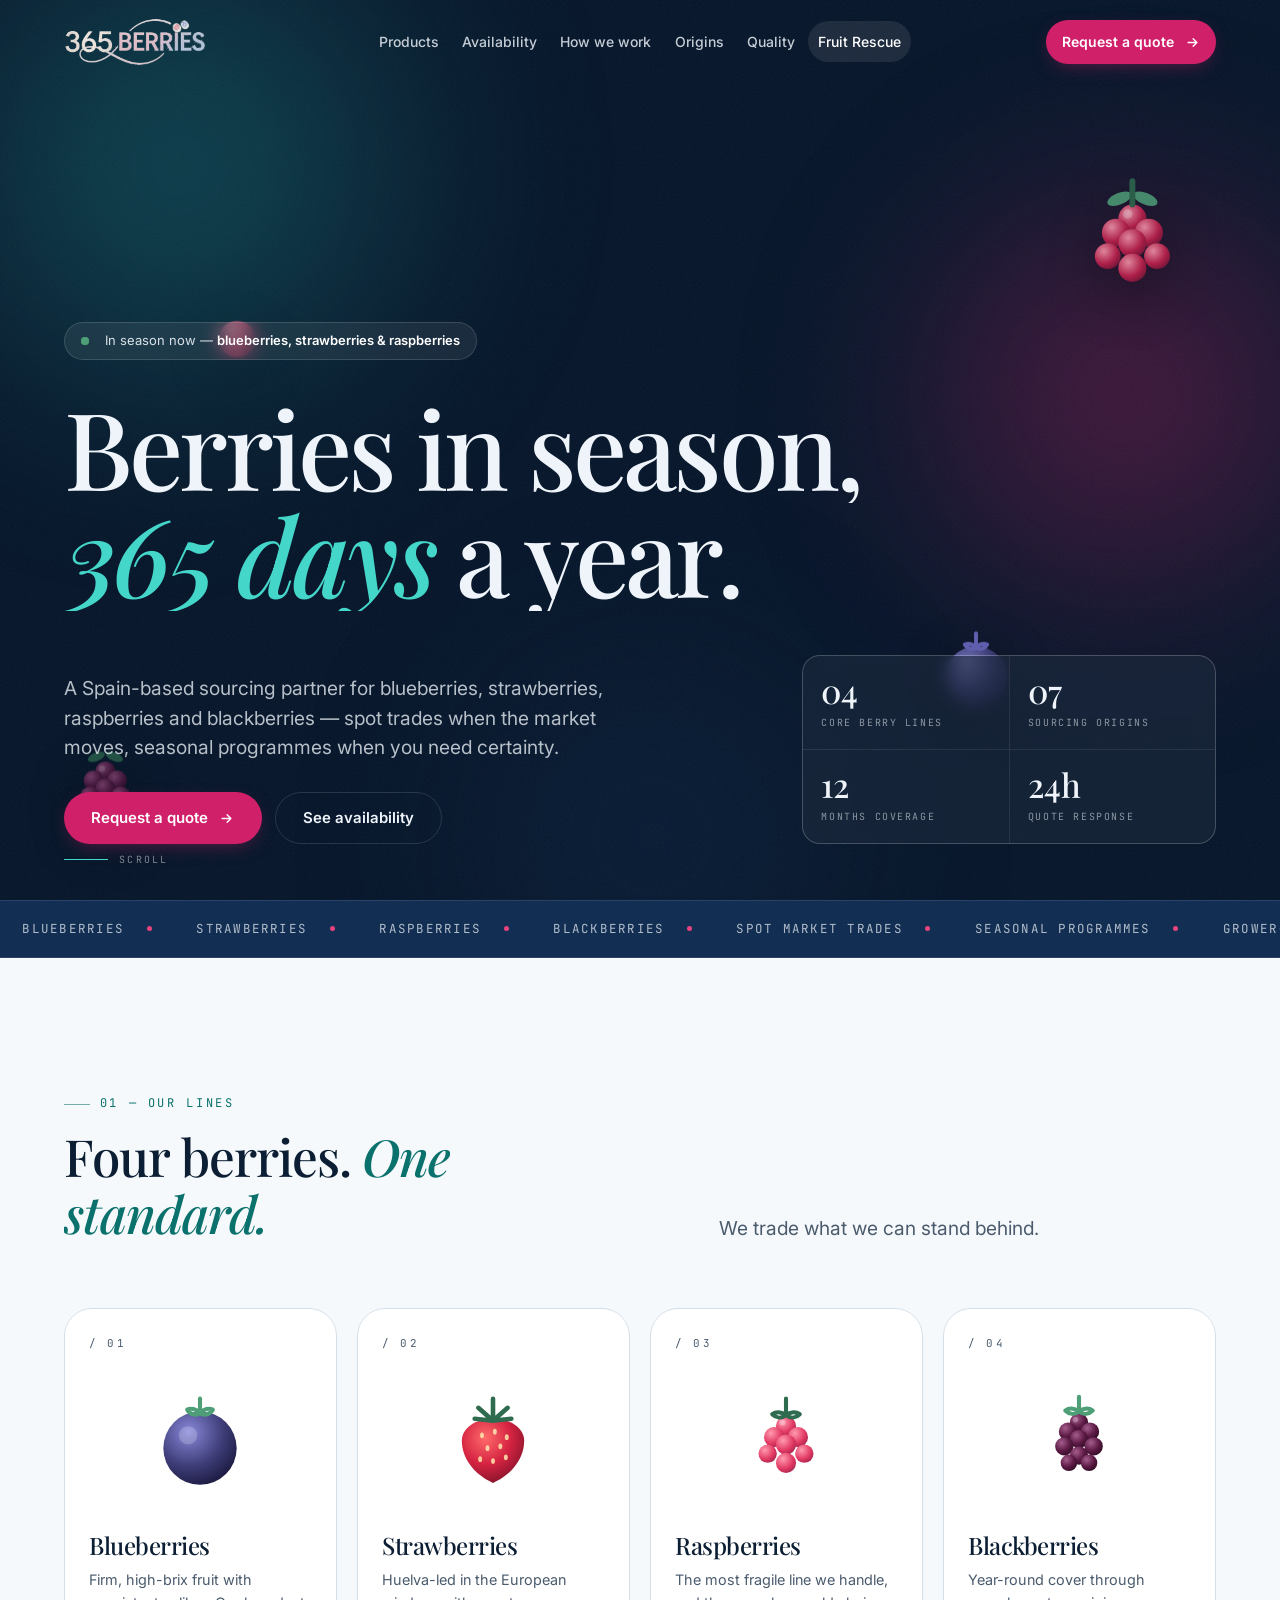
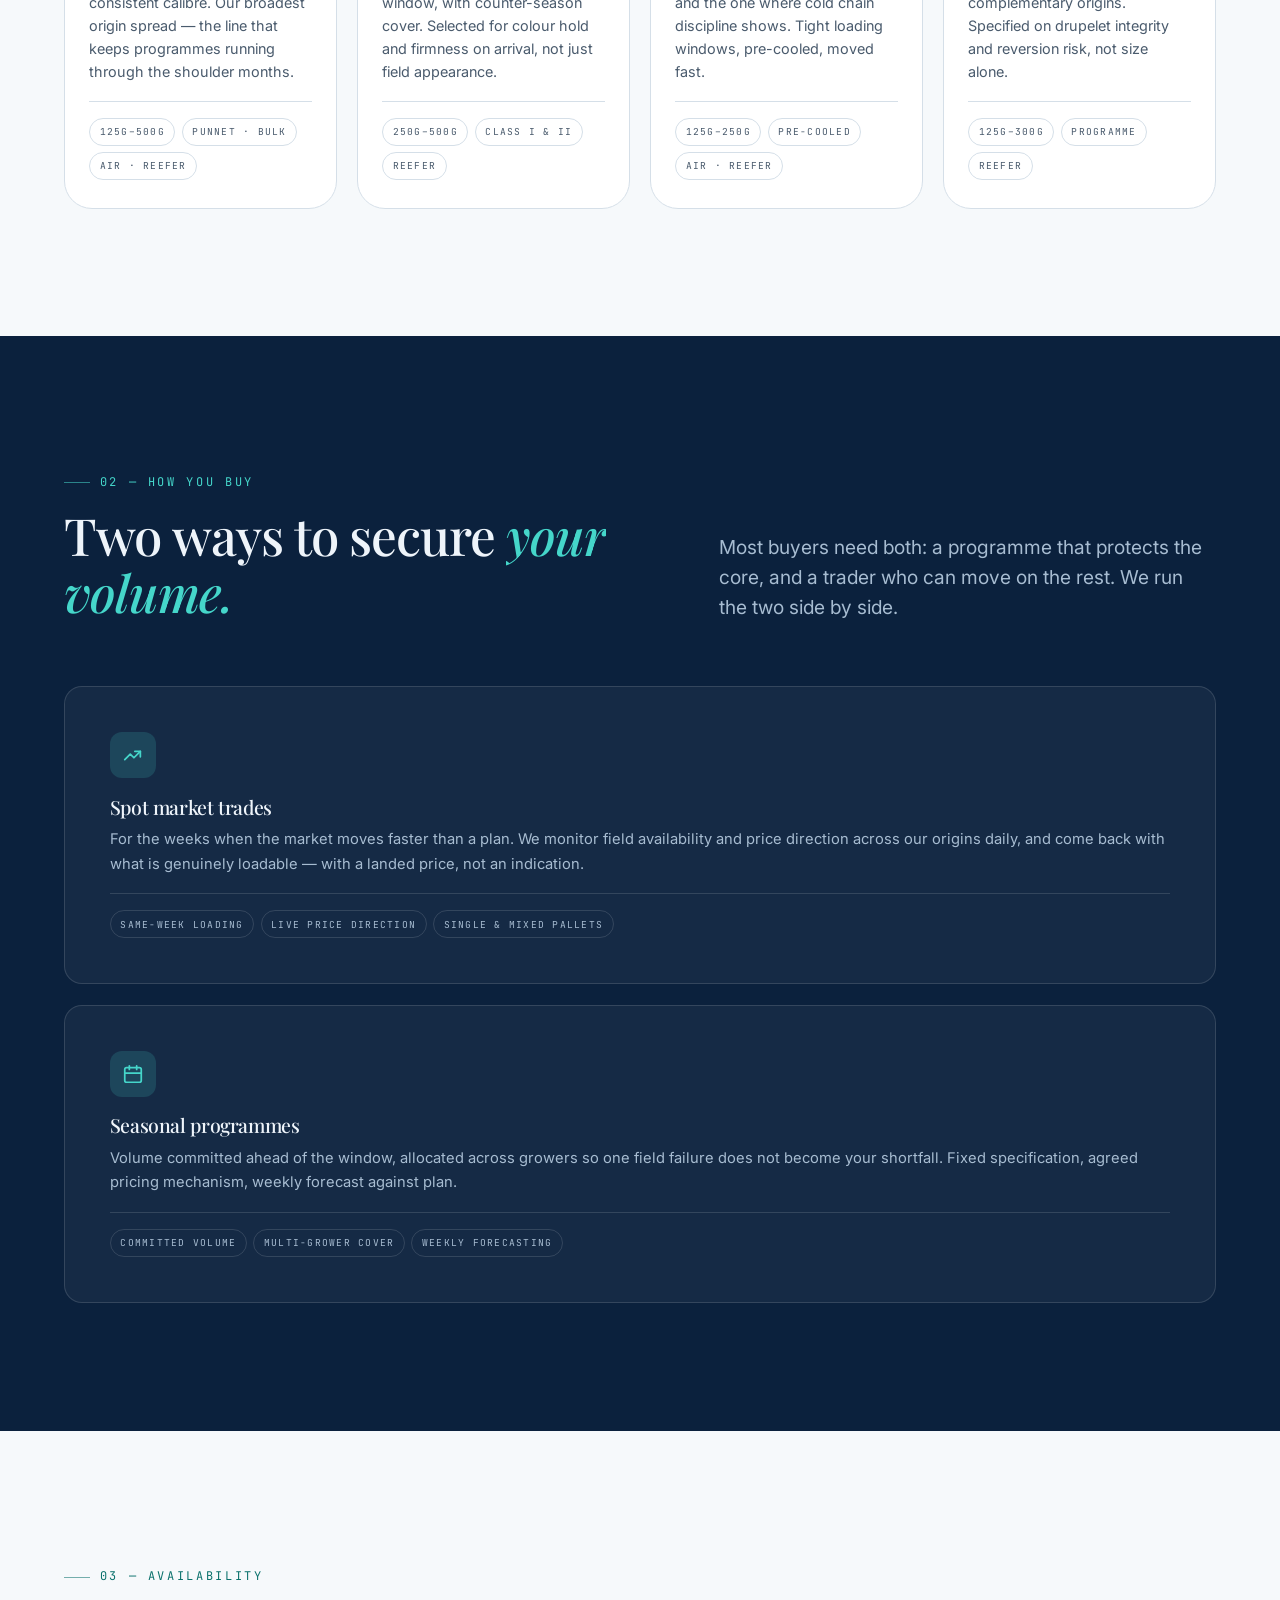
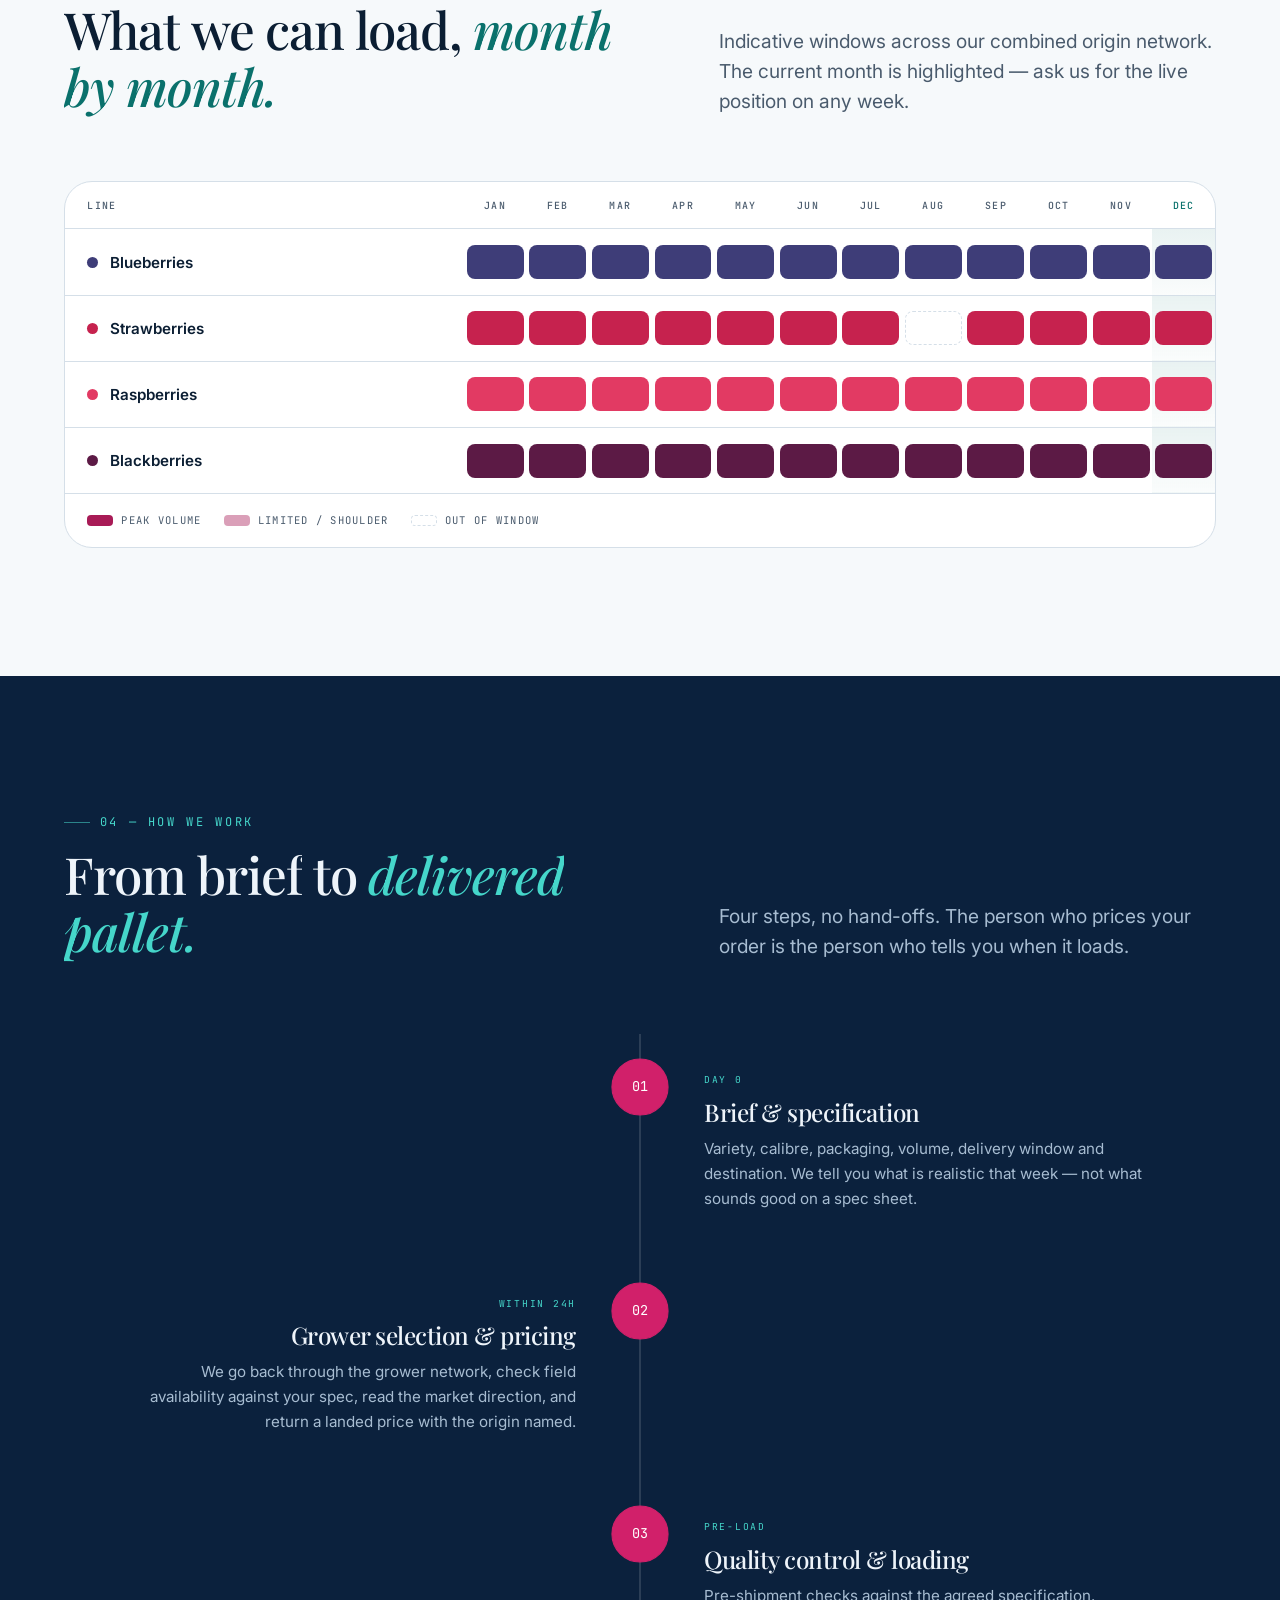
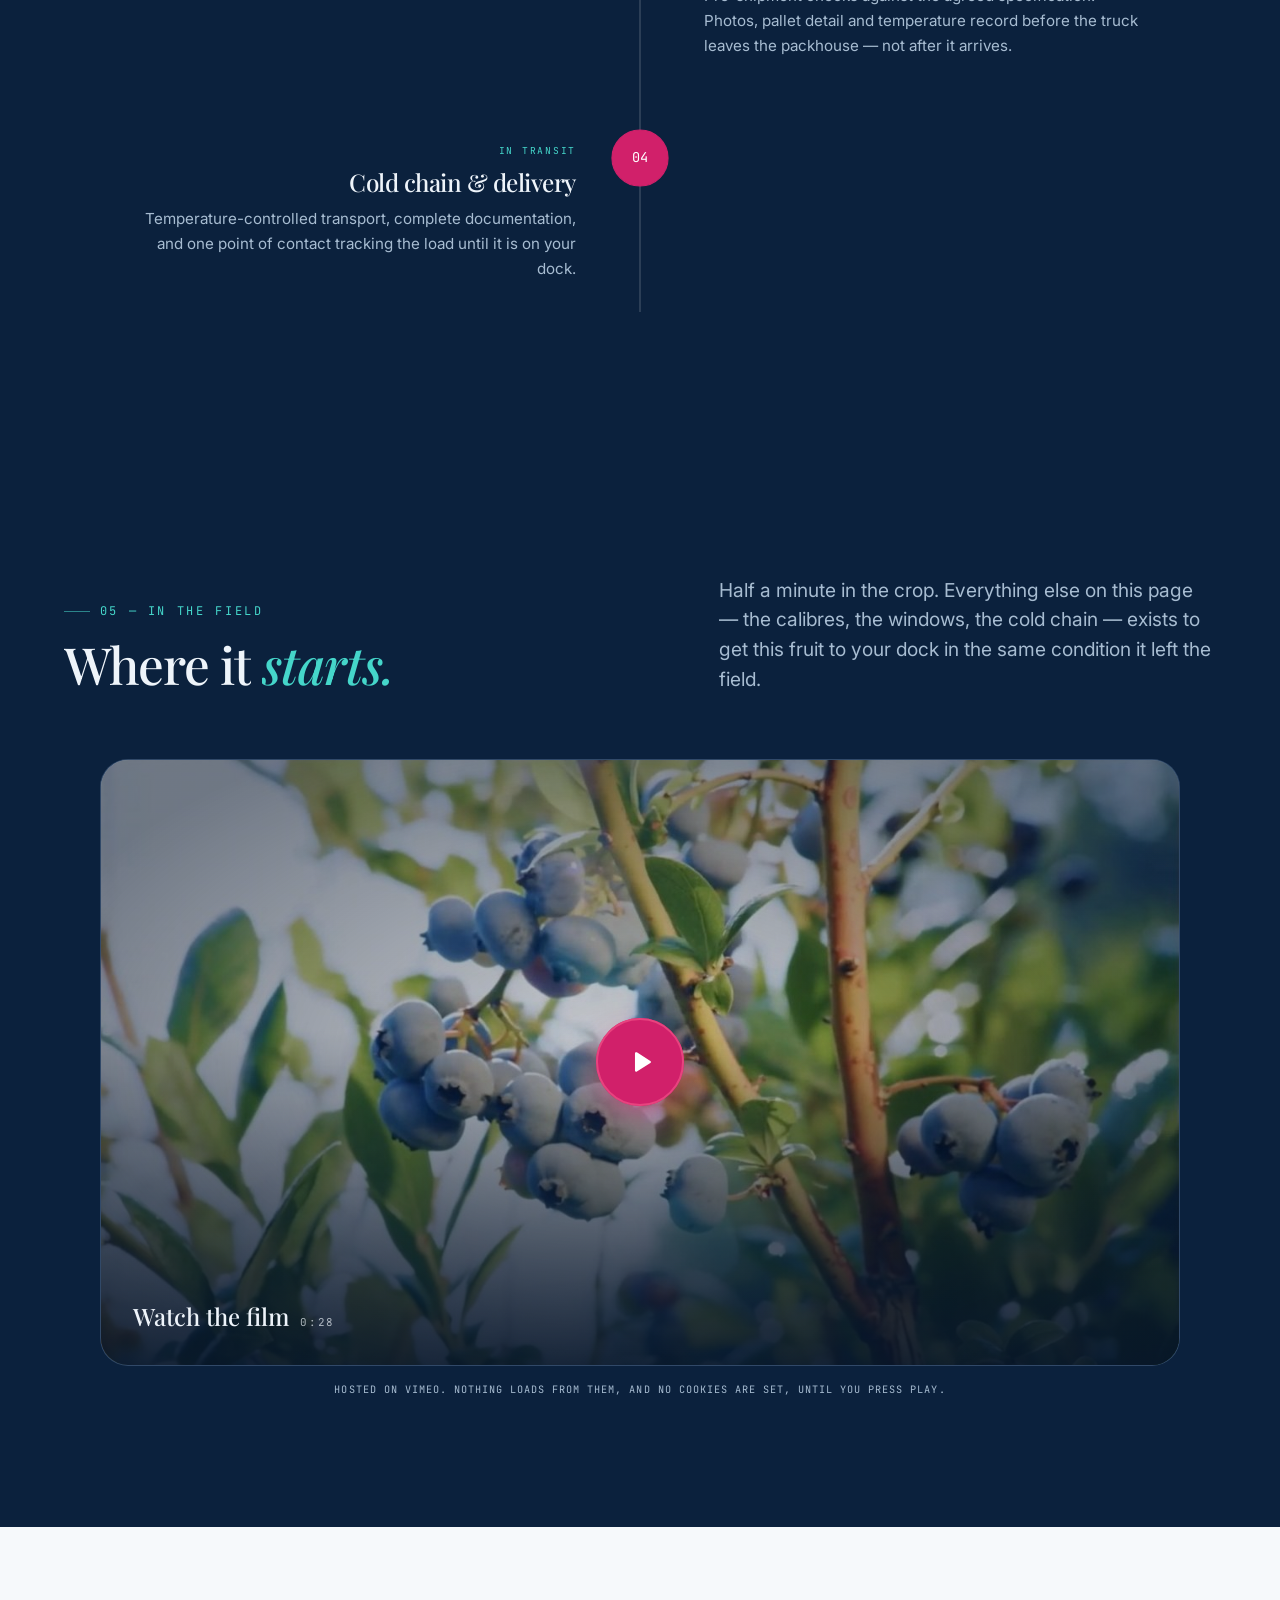
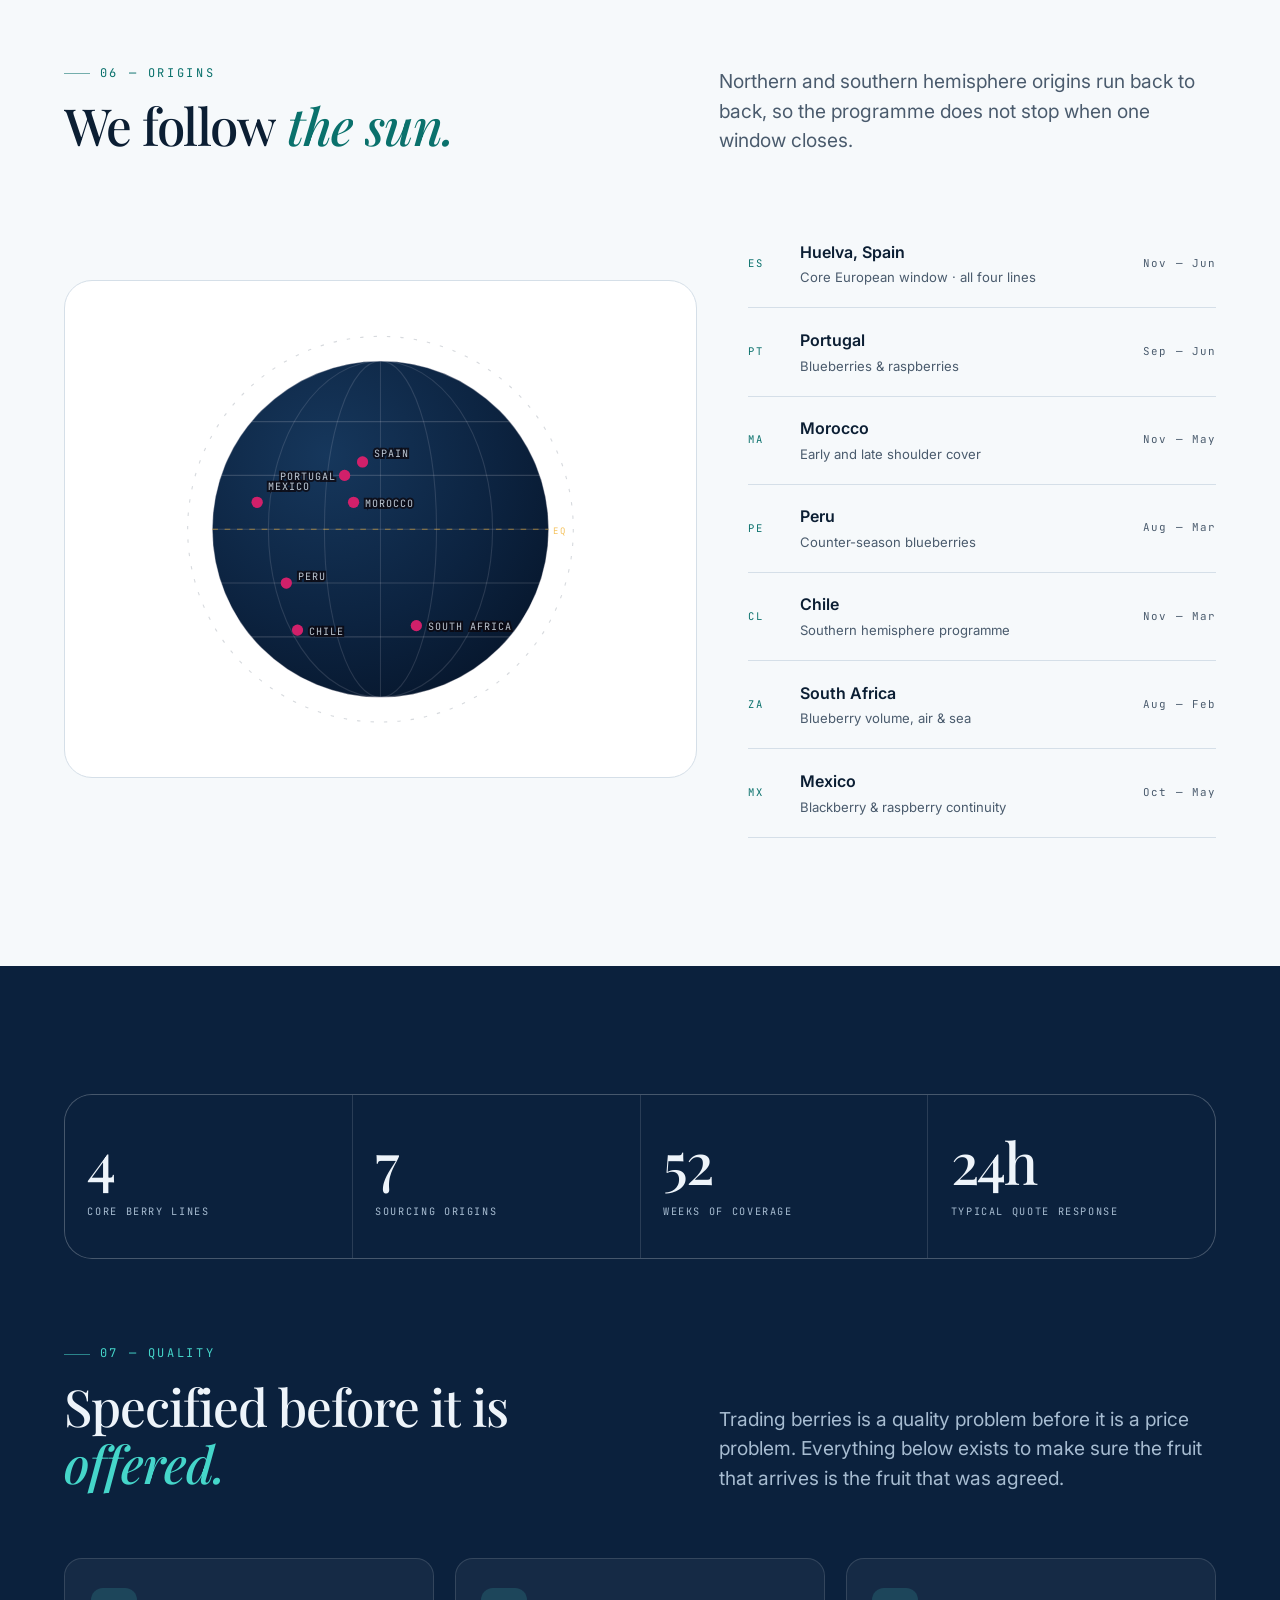
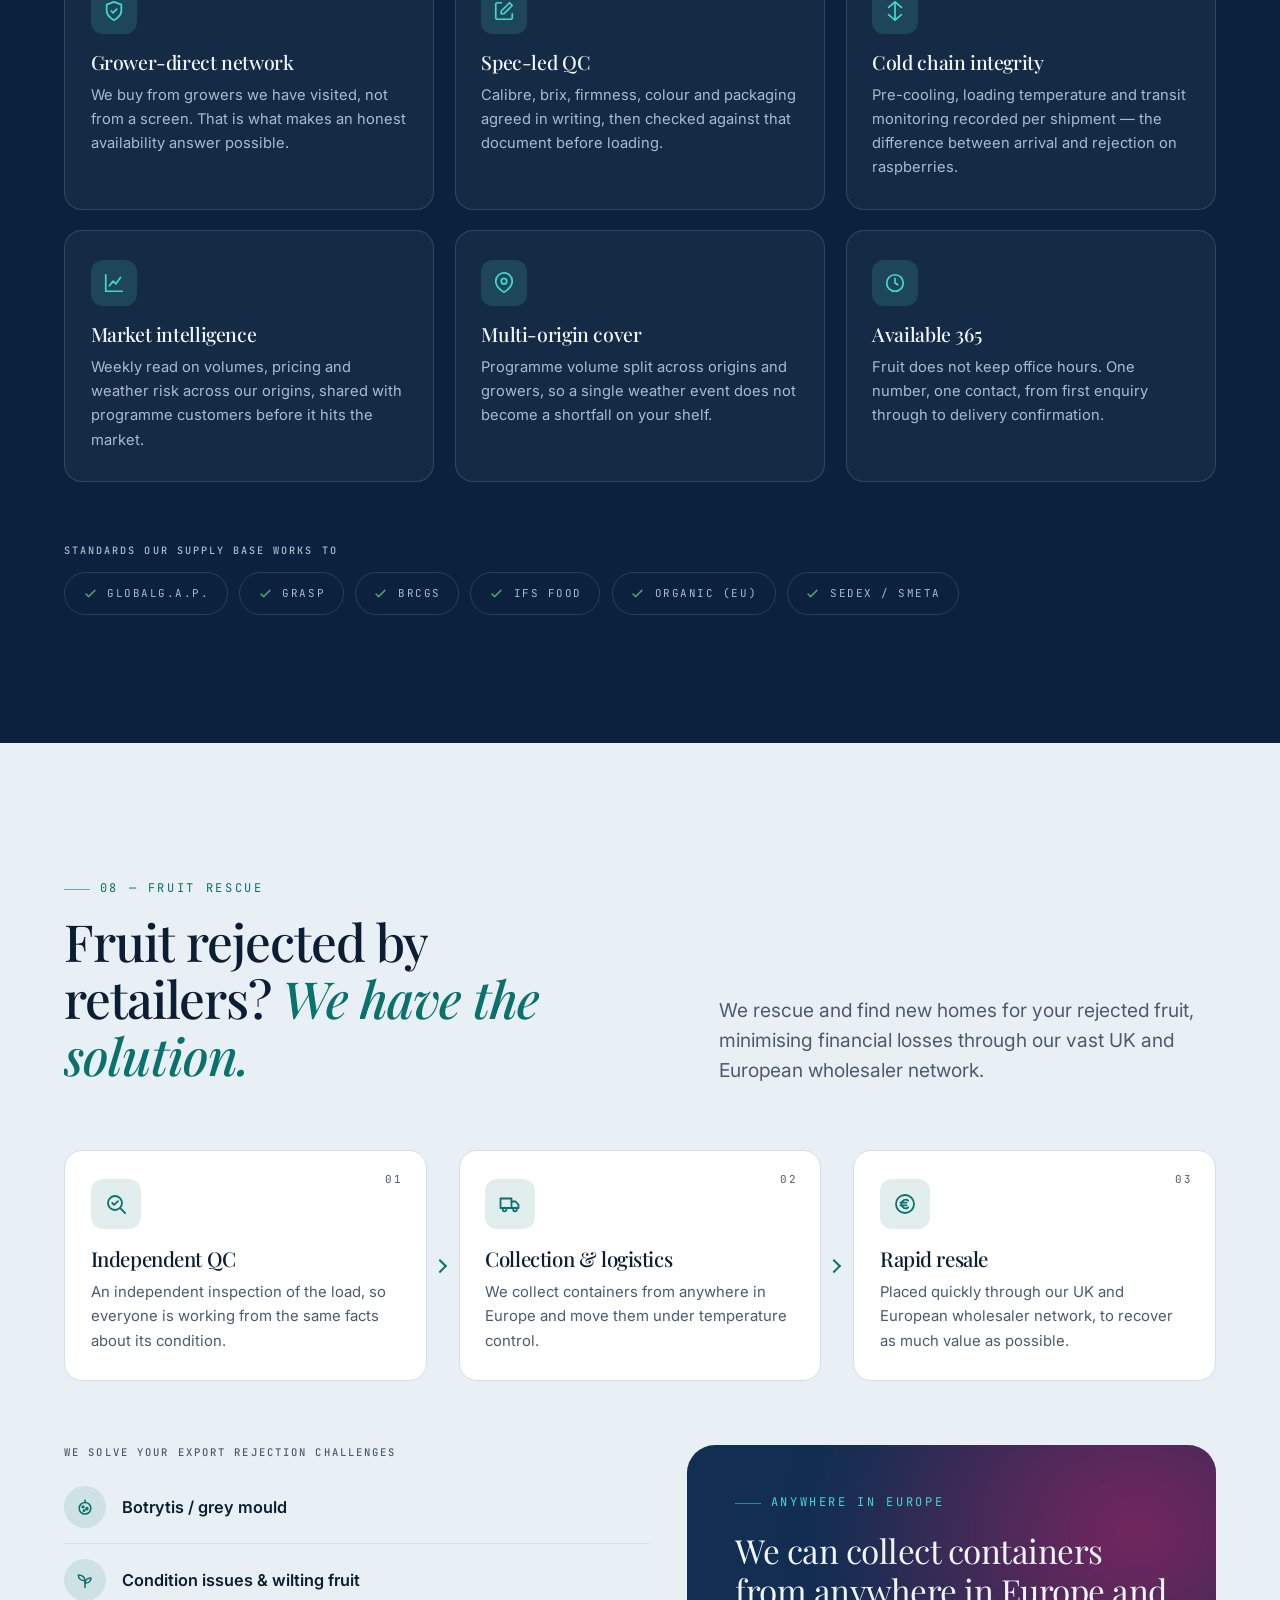
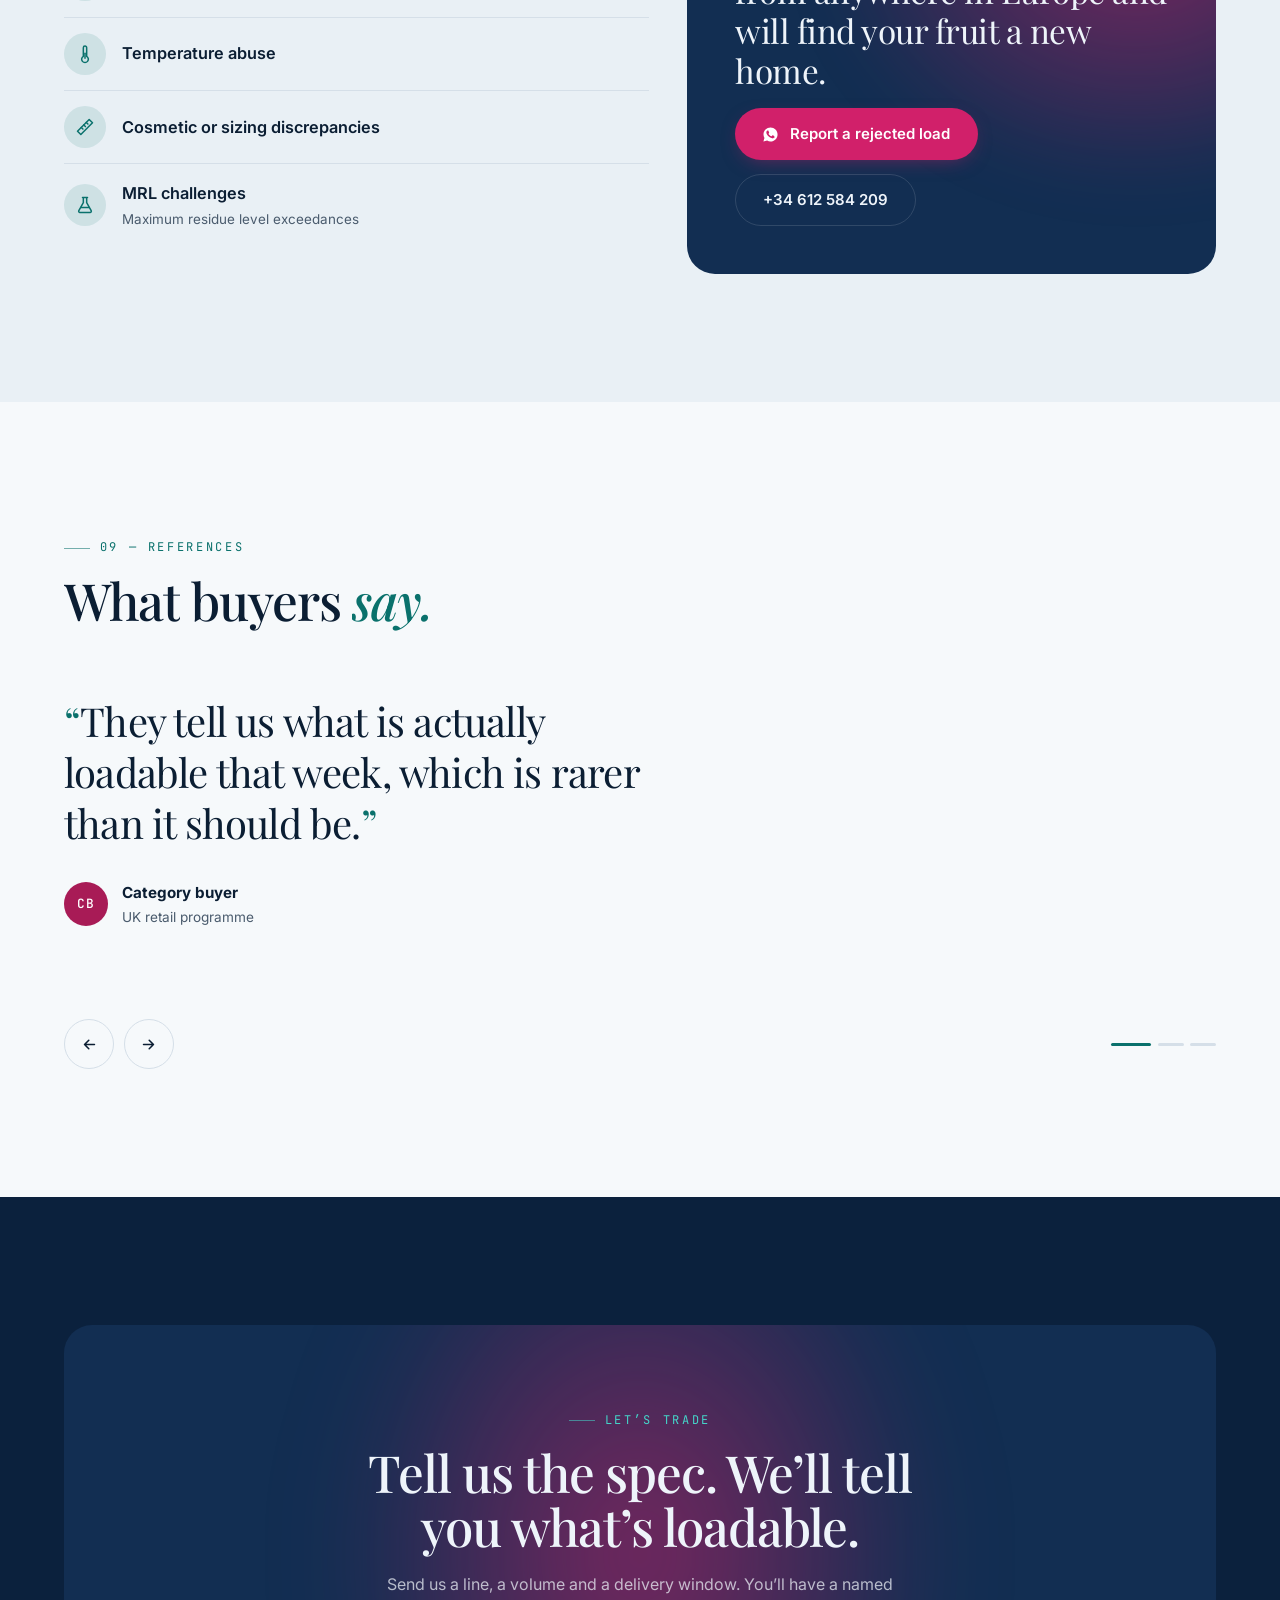
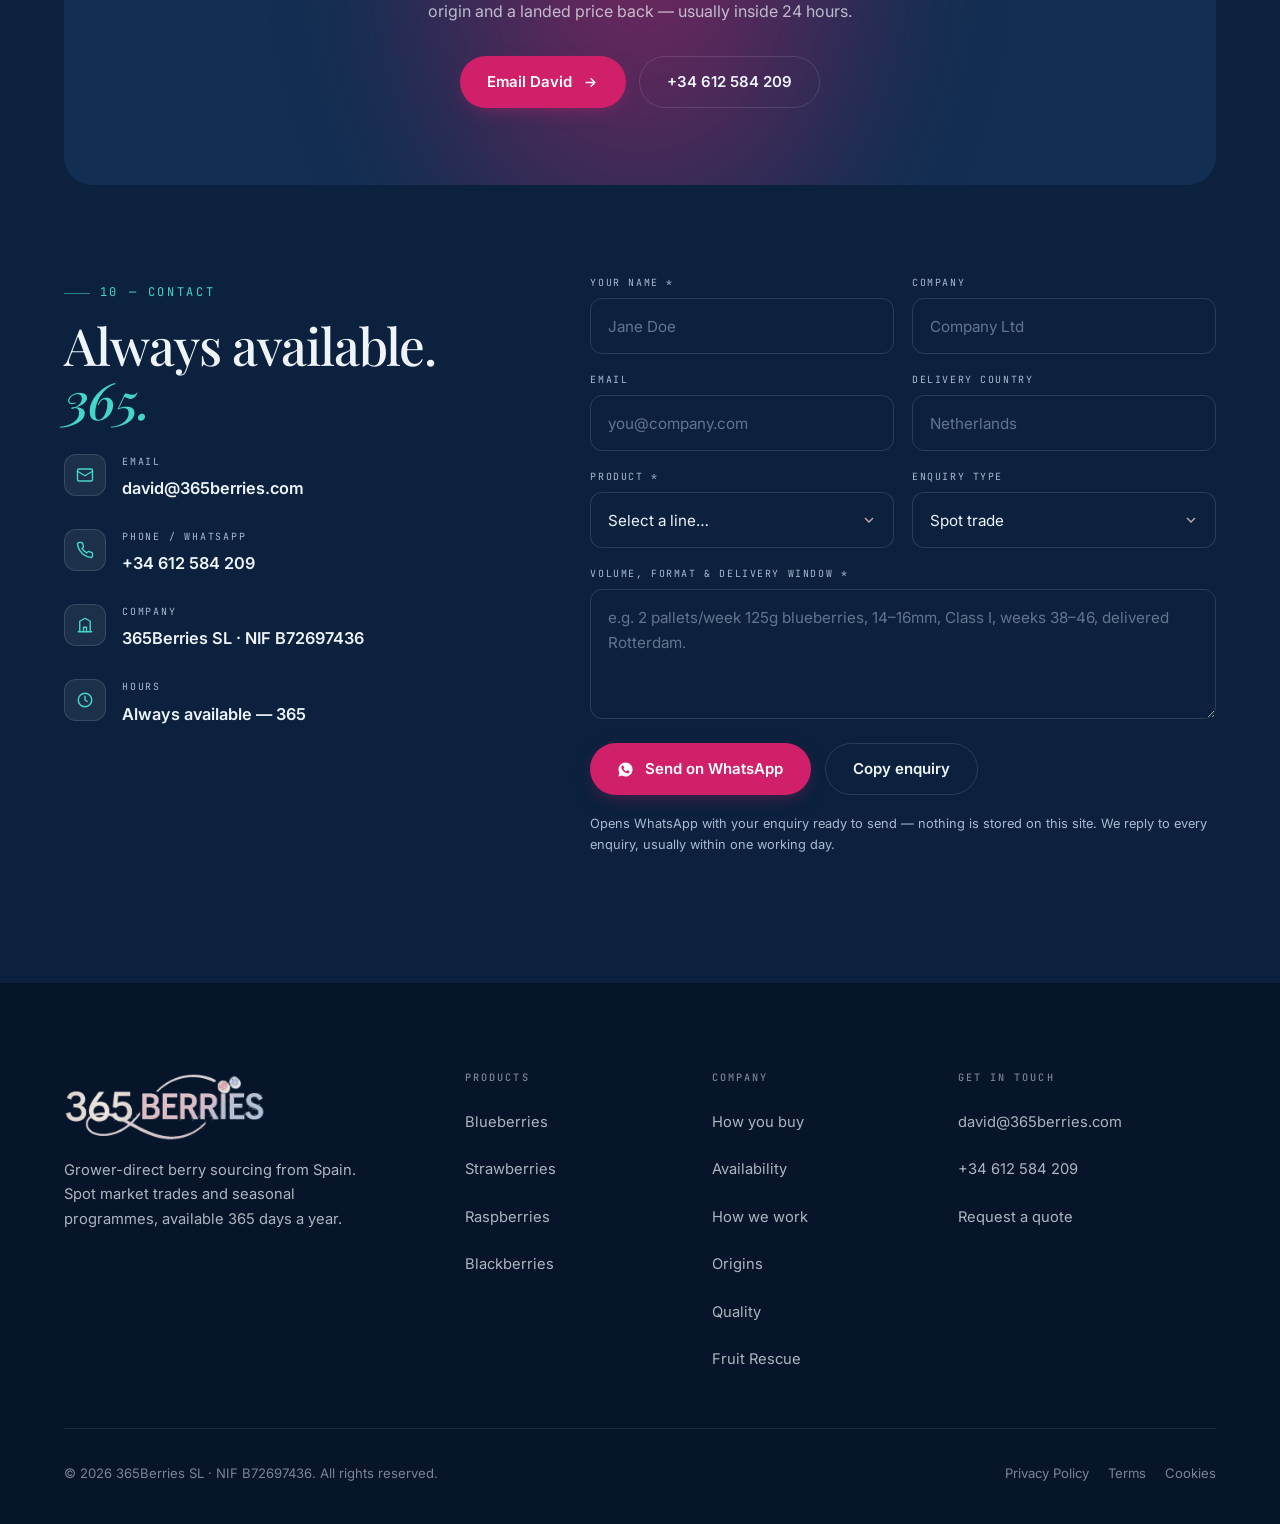
==== commit 12a4ebe1: "Trim the products lead to one sentence Client asked to remove the specification sentence, leaving 'W" ====
--- a/index.html
+++ b/index.html
@@ -250,8 +250,7 @@
           <h2 class="split" data-split data-i18n-html="p.h2">Four berries. <span class="ital">One standard.</span></h2>
         </div>
         <p class="lead" data-reveal data-i18n="p.lead">
-          We trade what we can stand behind. Every line is specified before it is offered —
-          variety, calibre, brix, punnet format and shelf-life expectation agreed up front.
+          We trade what we can stand behind.
         </p>
       </div>
     </div>
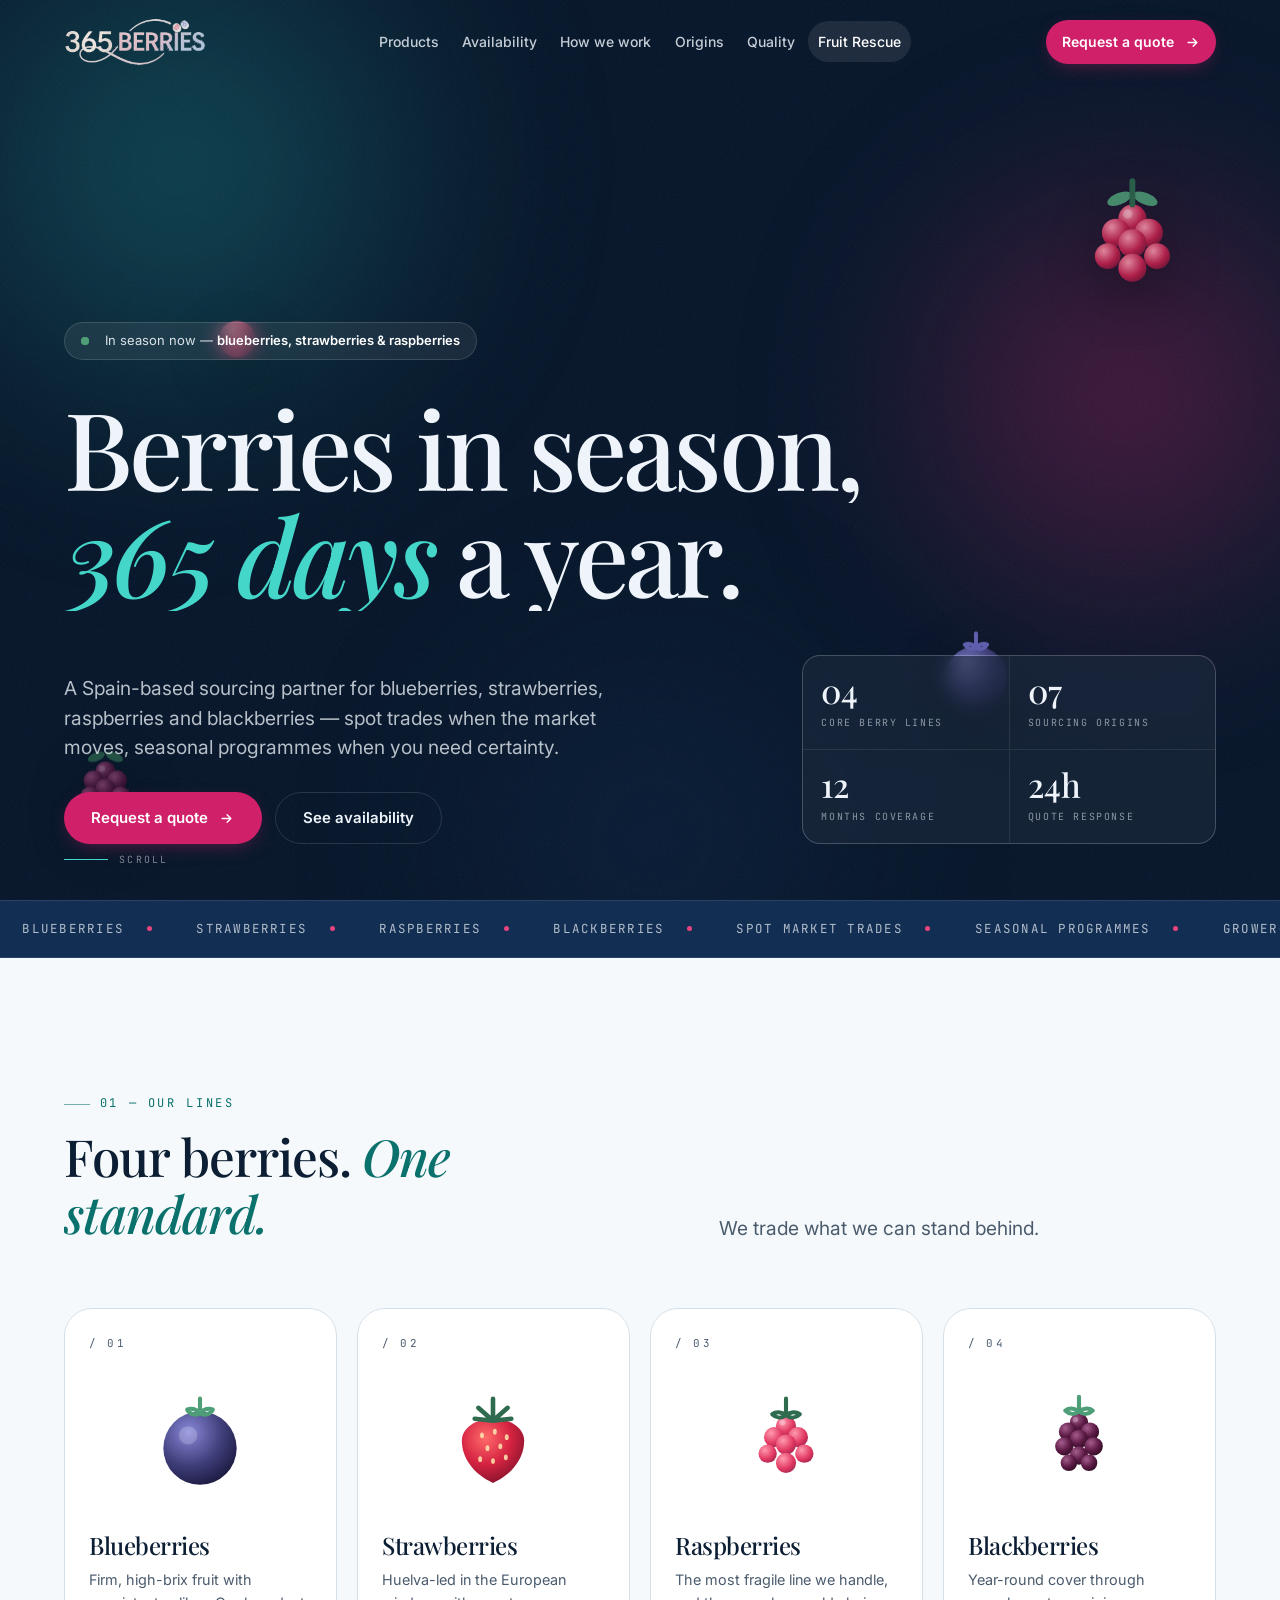
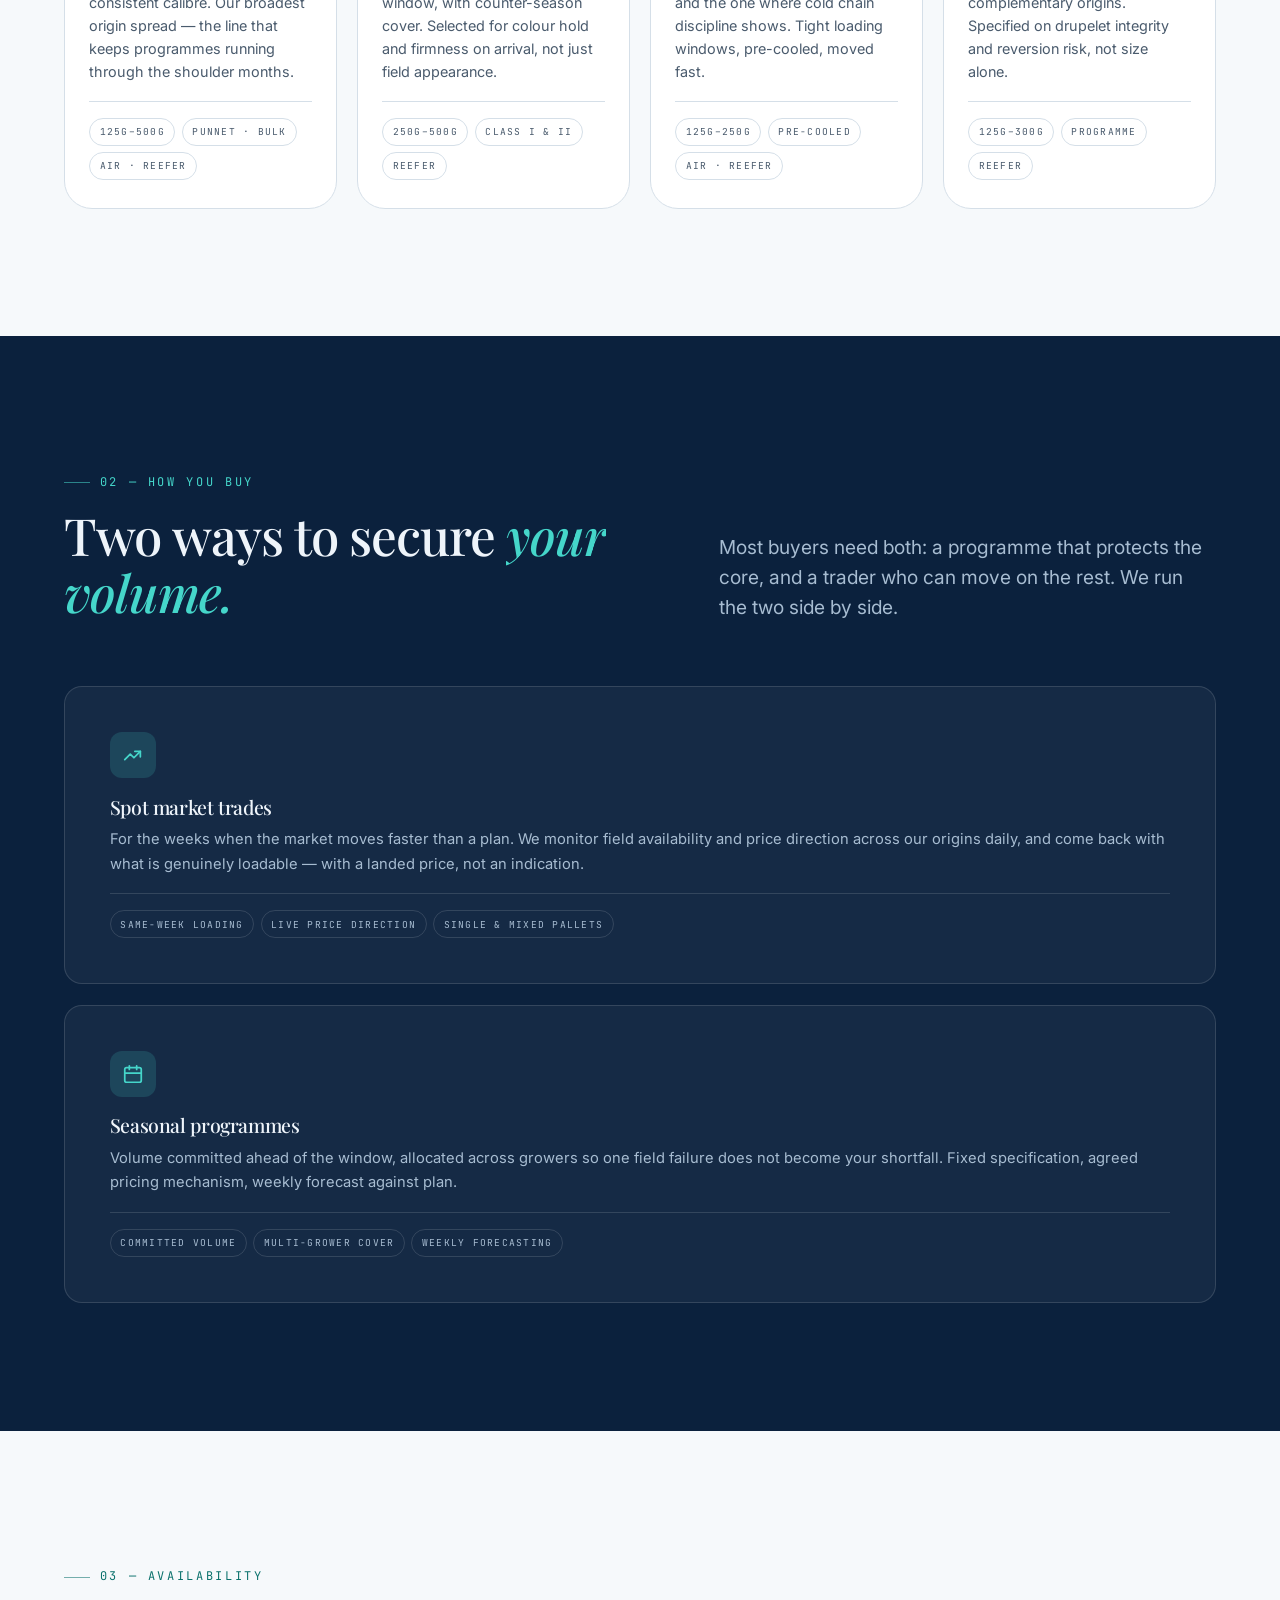
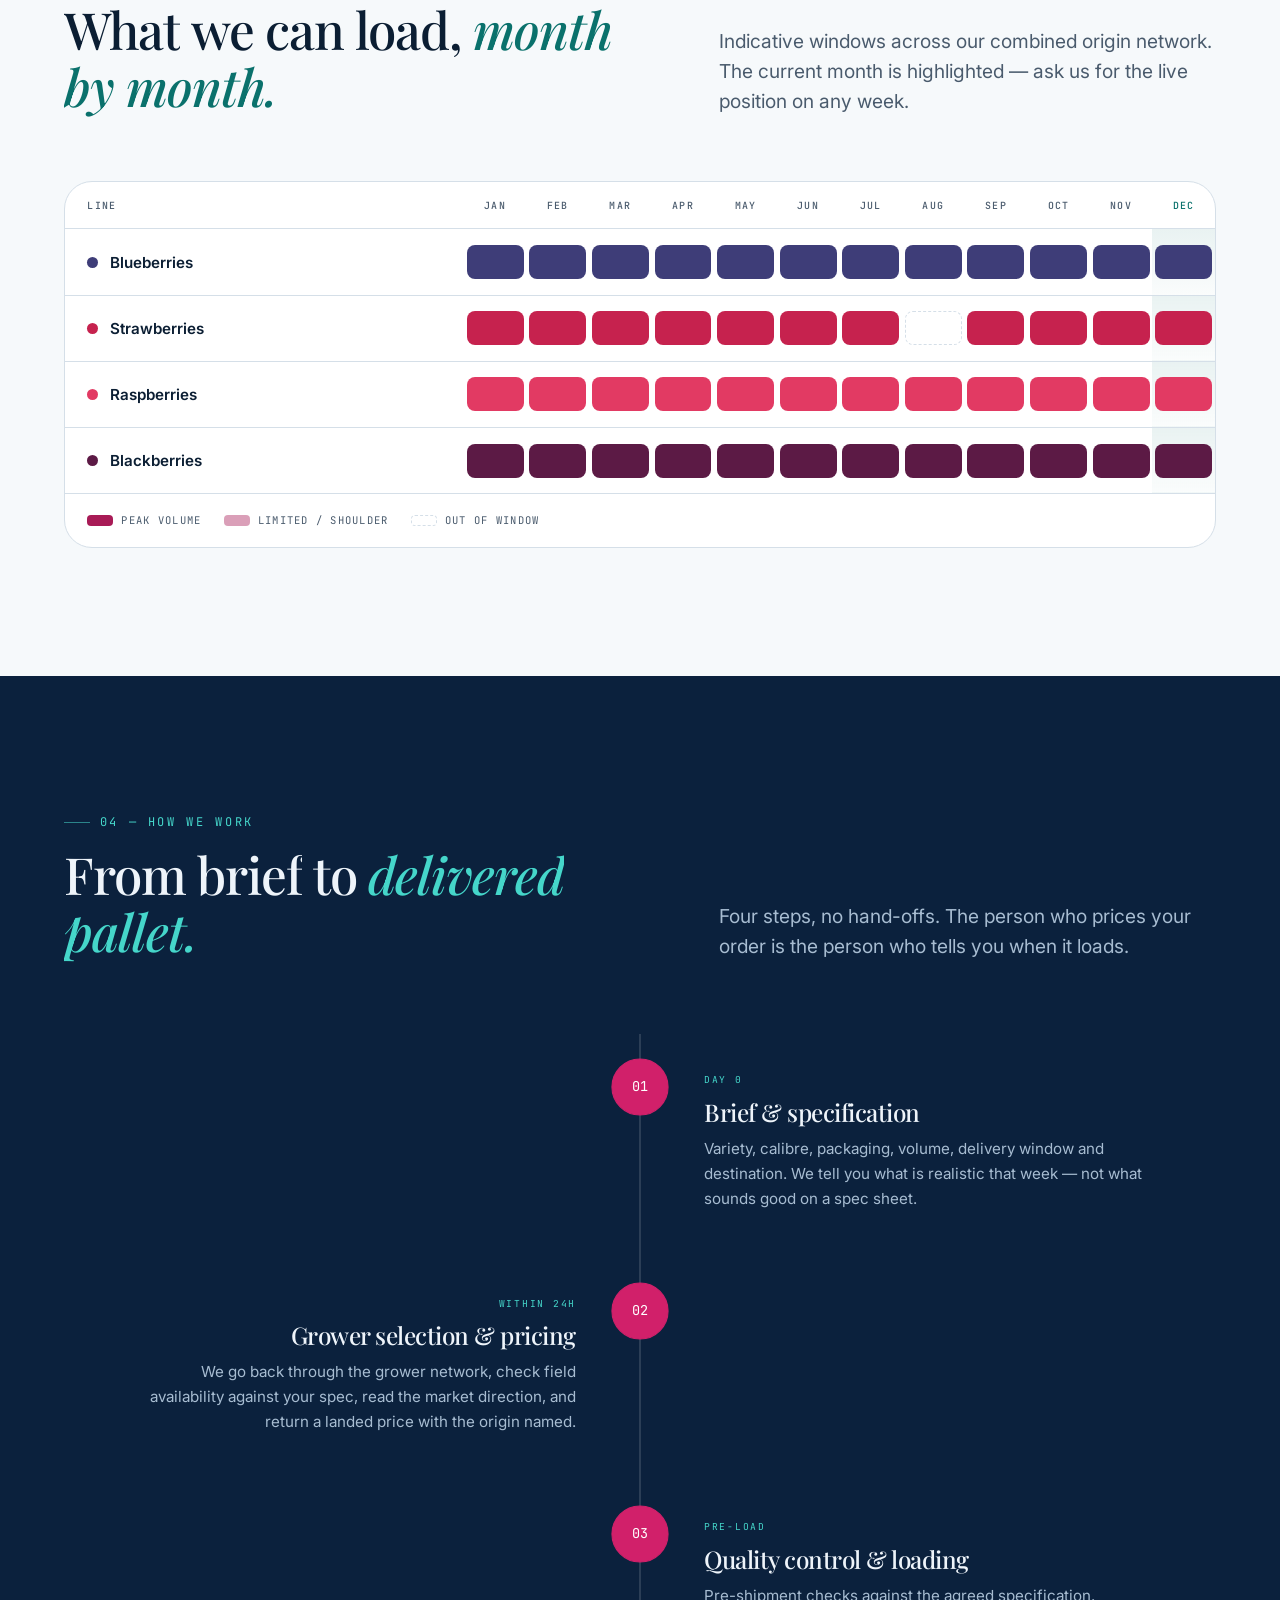
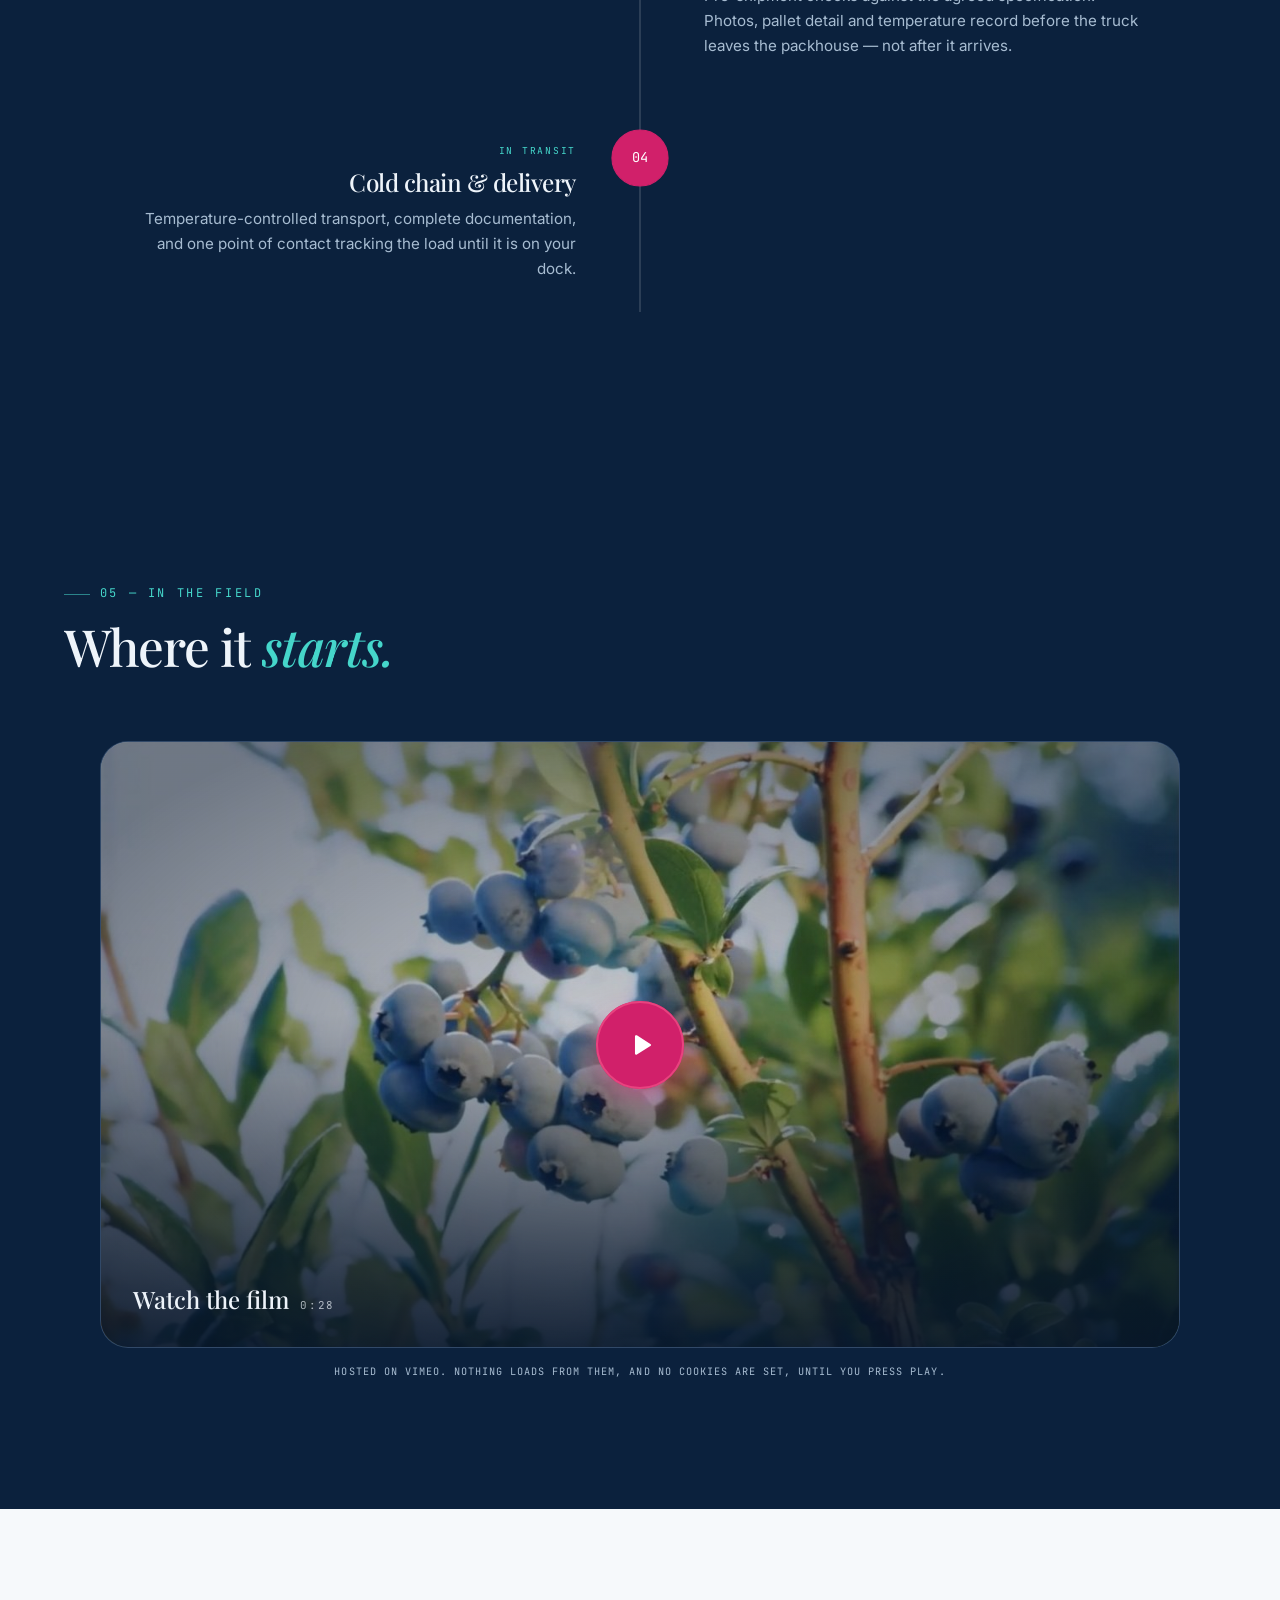
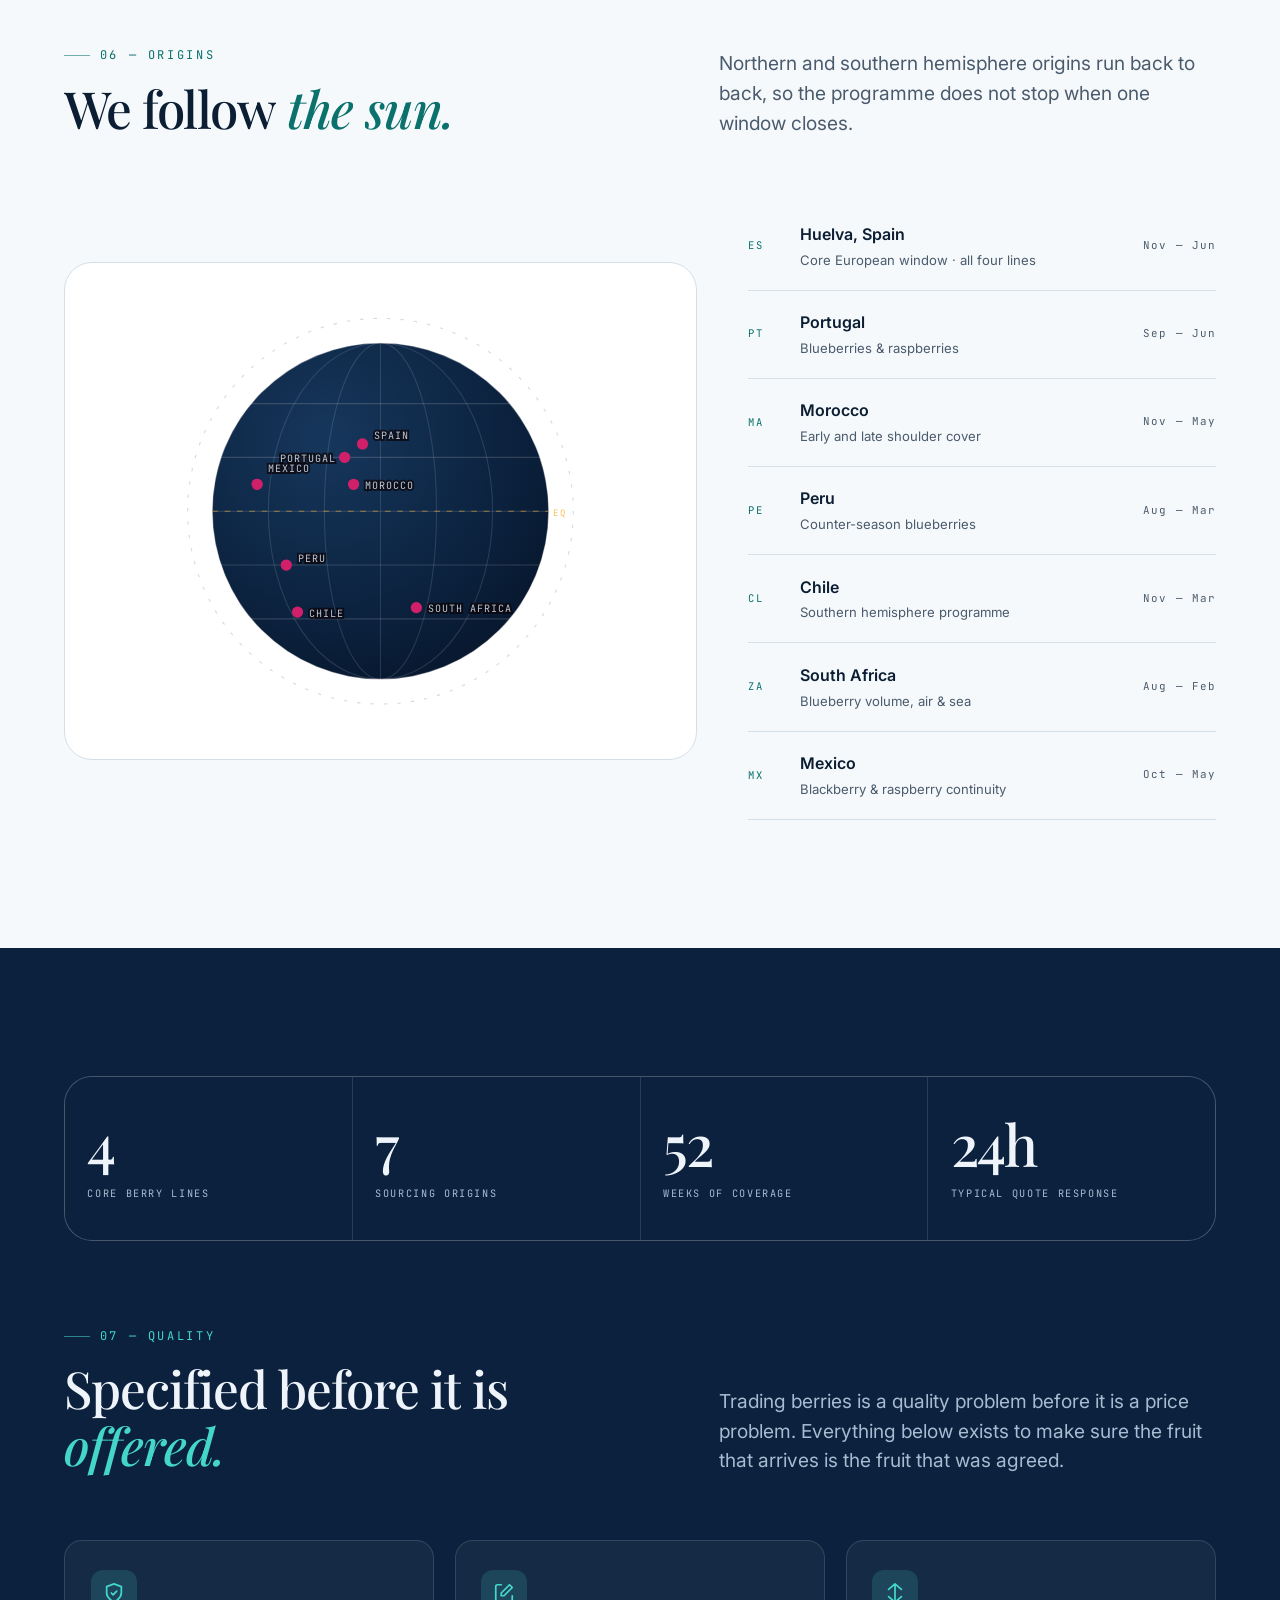
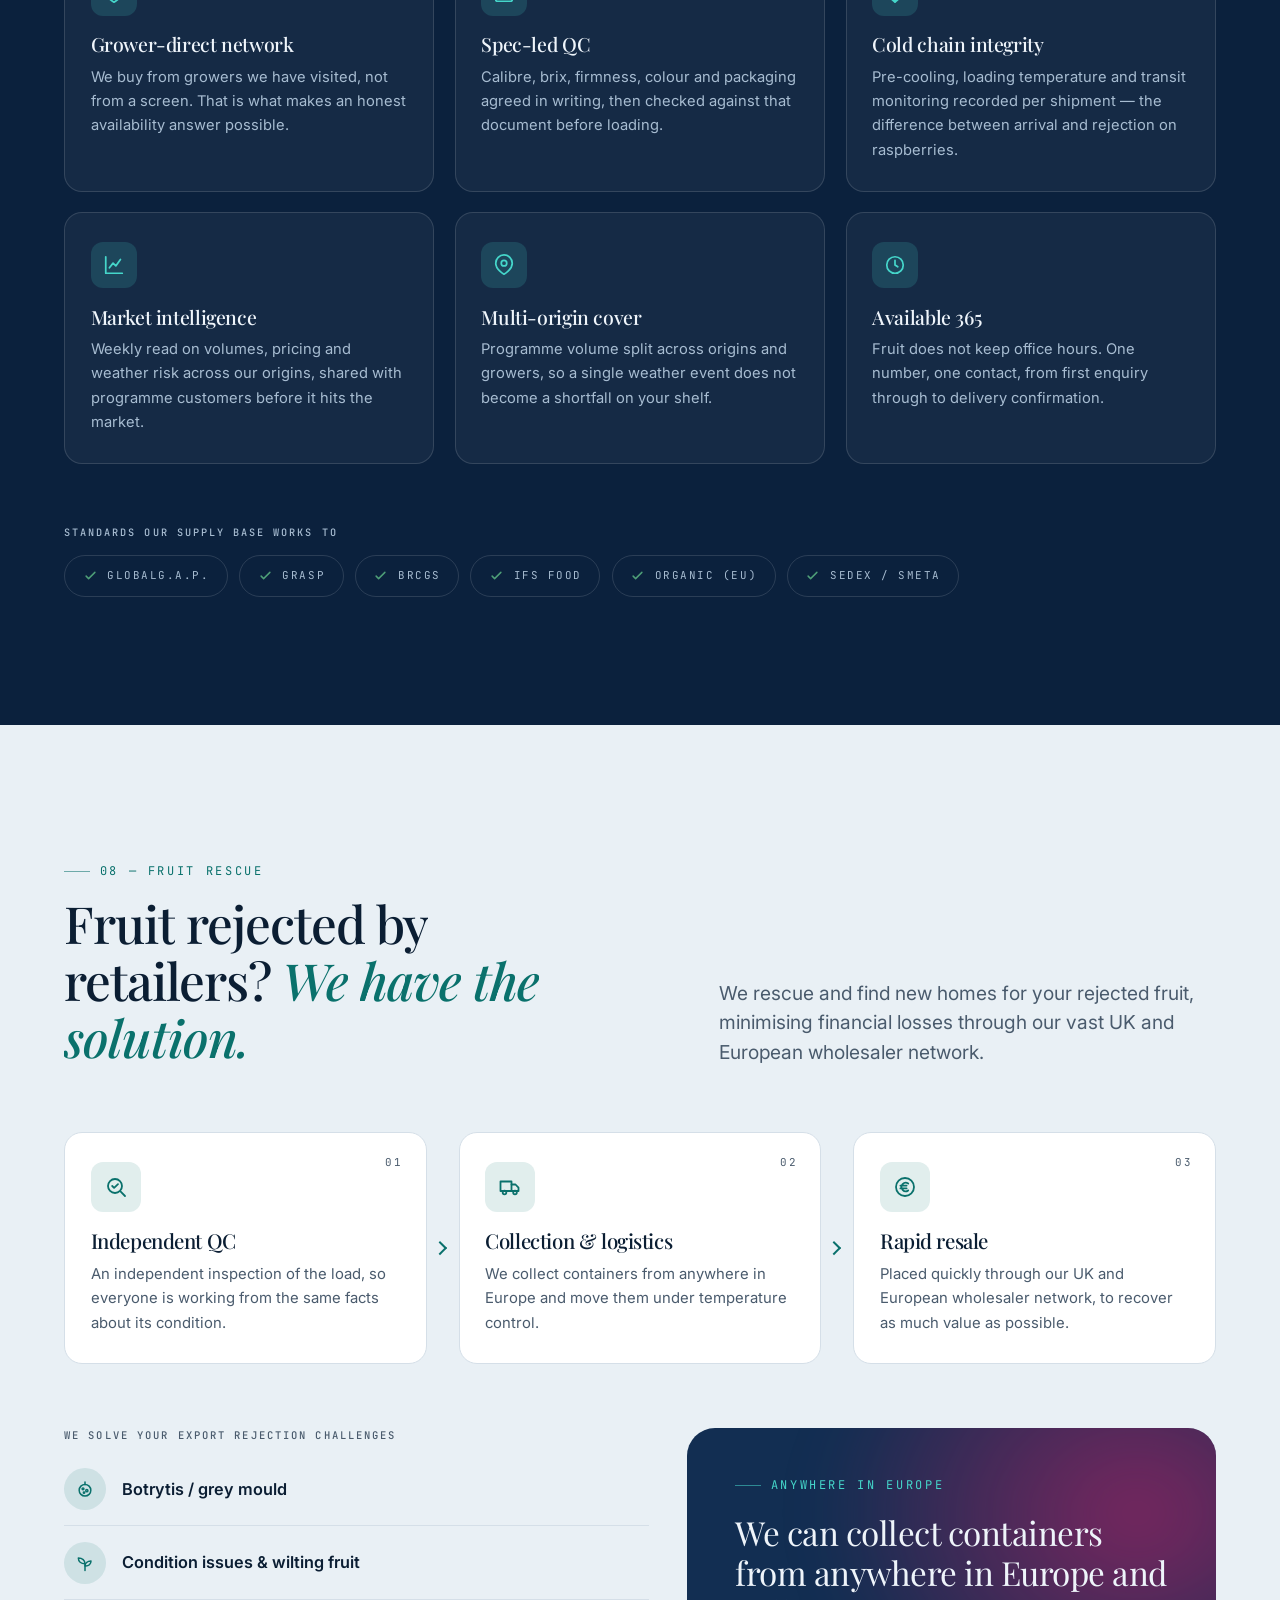
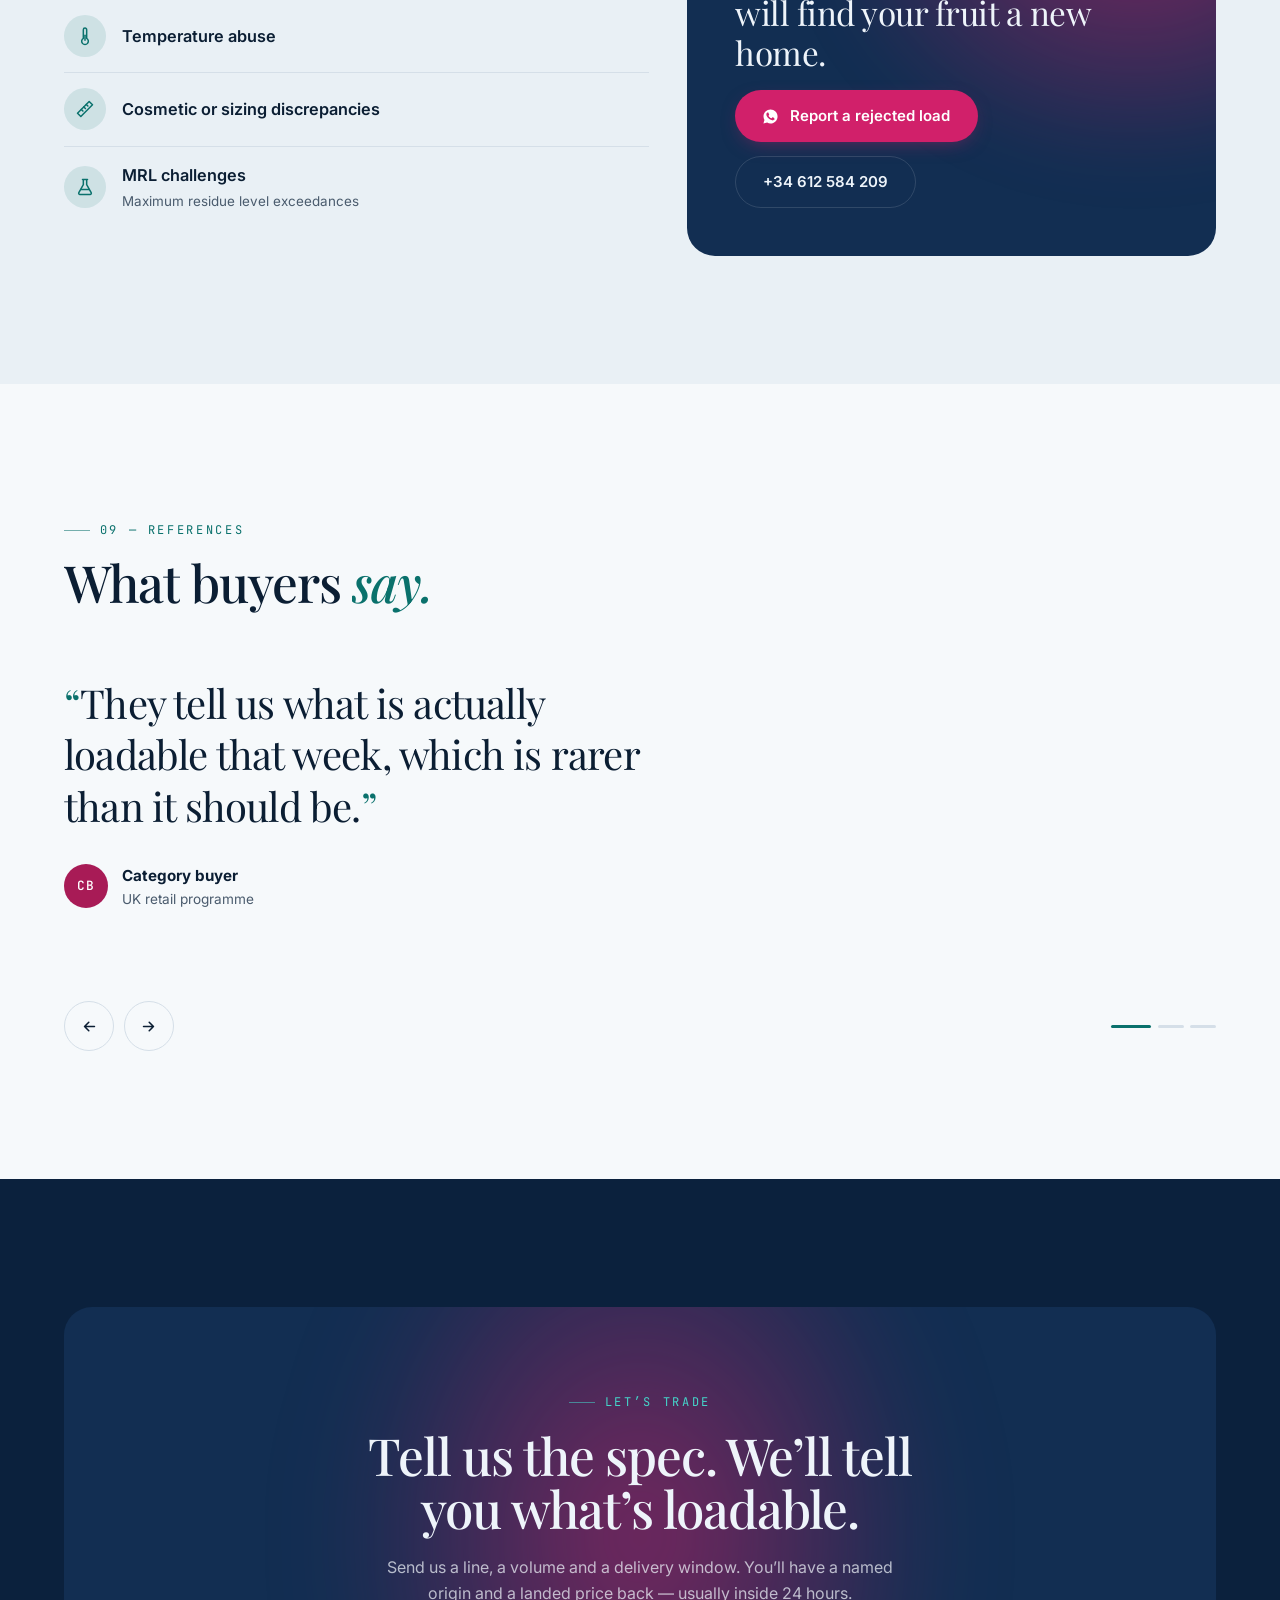
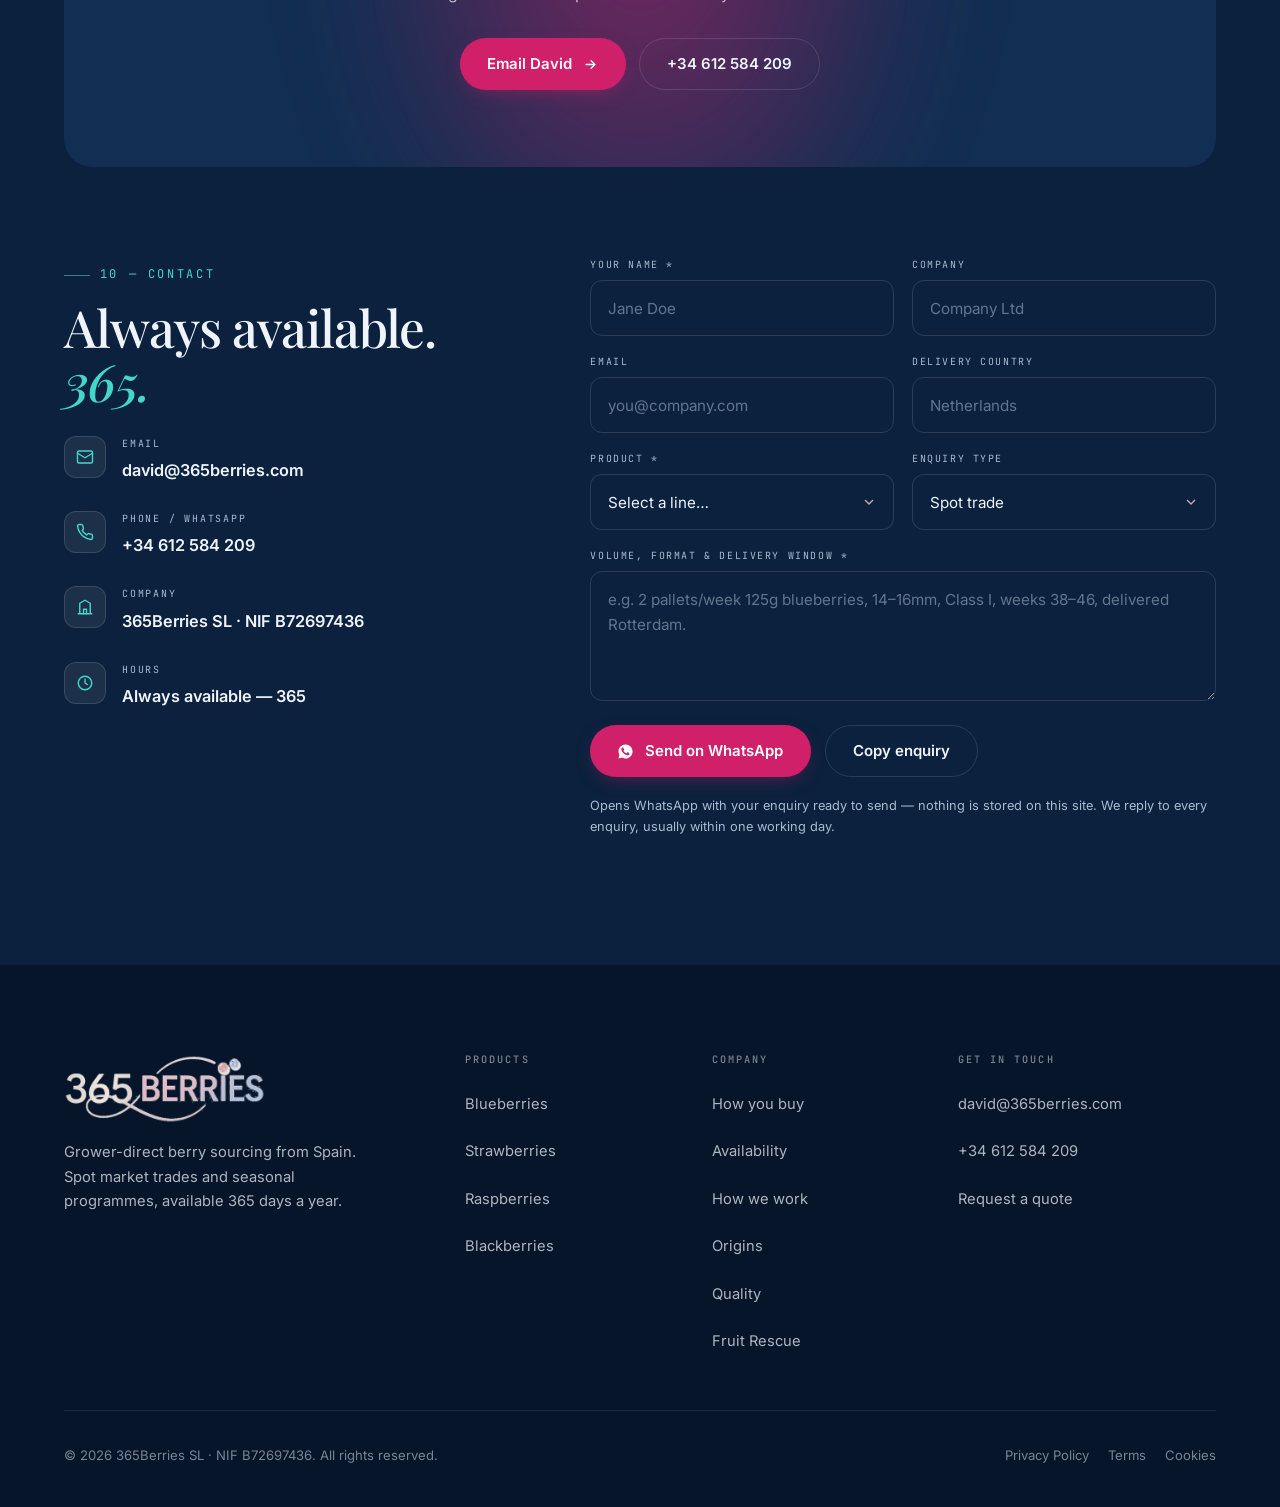
==== commit 701dcc44: "Remove the intro paragraph from the film section Client highlighted the whole paragraph, so the elem" ====
--- a/index.html
+++ b/index.html
@@ -491,17 +491,8 @@
 <section class="section is-dark" id="film">
   <div class="wrap">
     <div class="sec-head">
-      <div class="sec-head__row">
-        <div>
-          <span class="eyebrow" data-i18n="fl.eyebrow">05 — In the field</span>
-          <h2 class="split" data-split data-i18n-html="fl.h2">Where it <span class="ital">starts.</span></h2>
-        </div>
-        <p class="lead" data-reveal data-i18n="fl.lead">
-          Half a minute in the crop. Everything else on this page — the calibres, the
-          windows, the cold chain — exists to get this fruit to your dock in the same
-          condition it left the field.
-        </p>
-      </div>
+      <span class="eyebrow" data-i18n="fl.eyebrow">05 — In the field</span>
+      <h2 class="split" data-split data-i18n-html="fl.h2">Where it <span class="ital">starts.</span></h2>
     </div>
 
     <div class="film" data-reveal="scale">
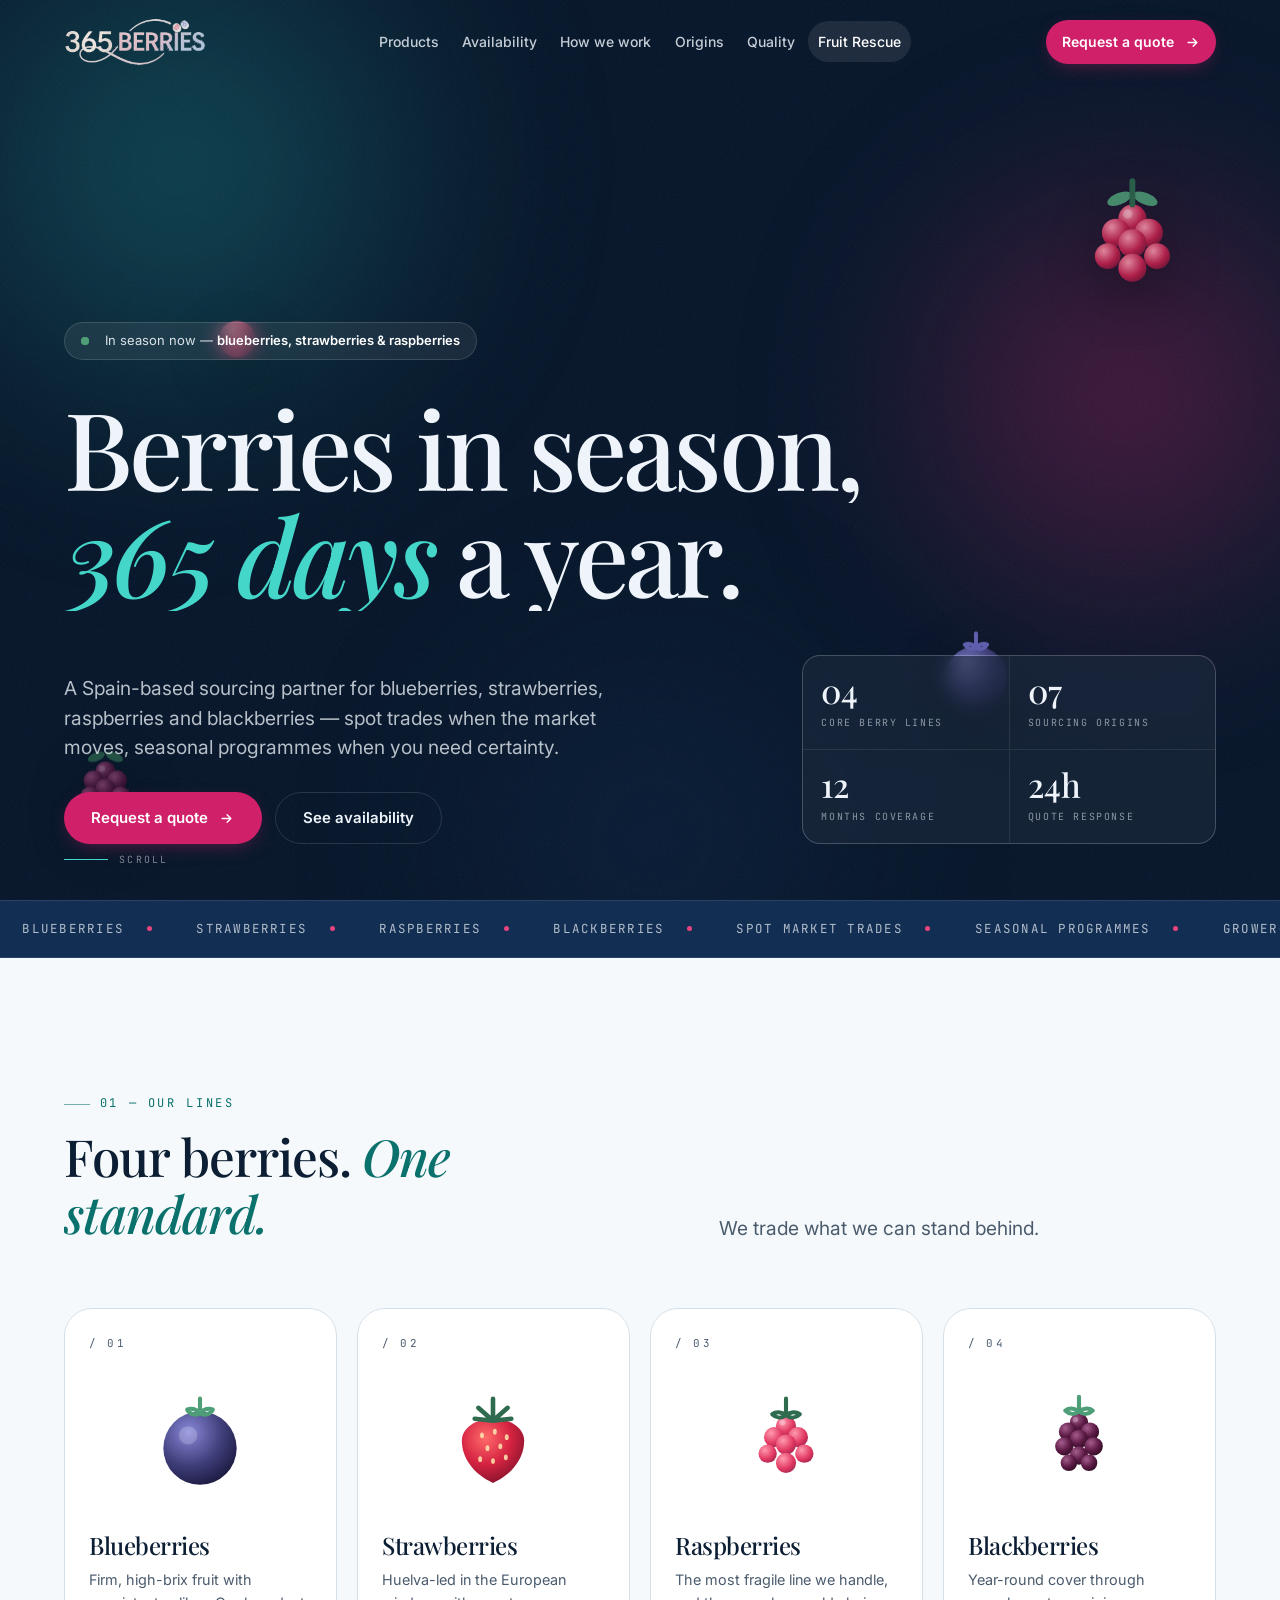
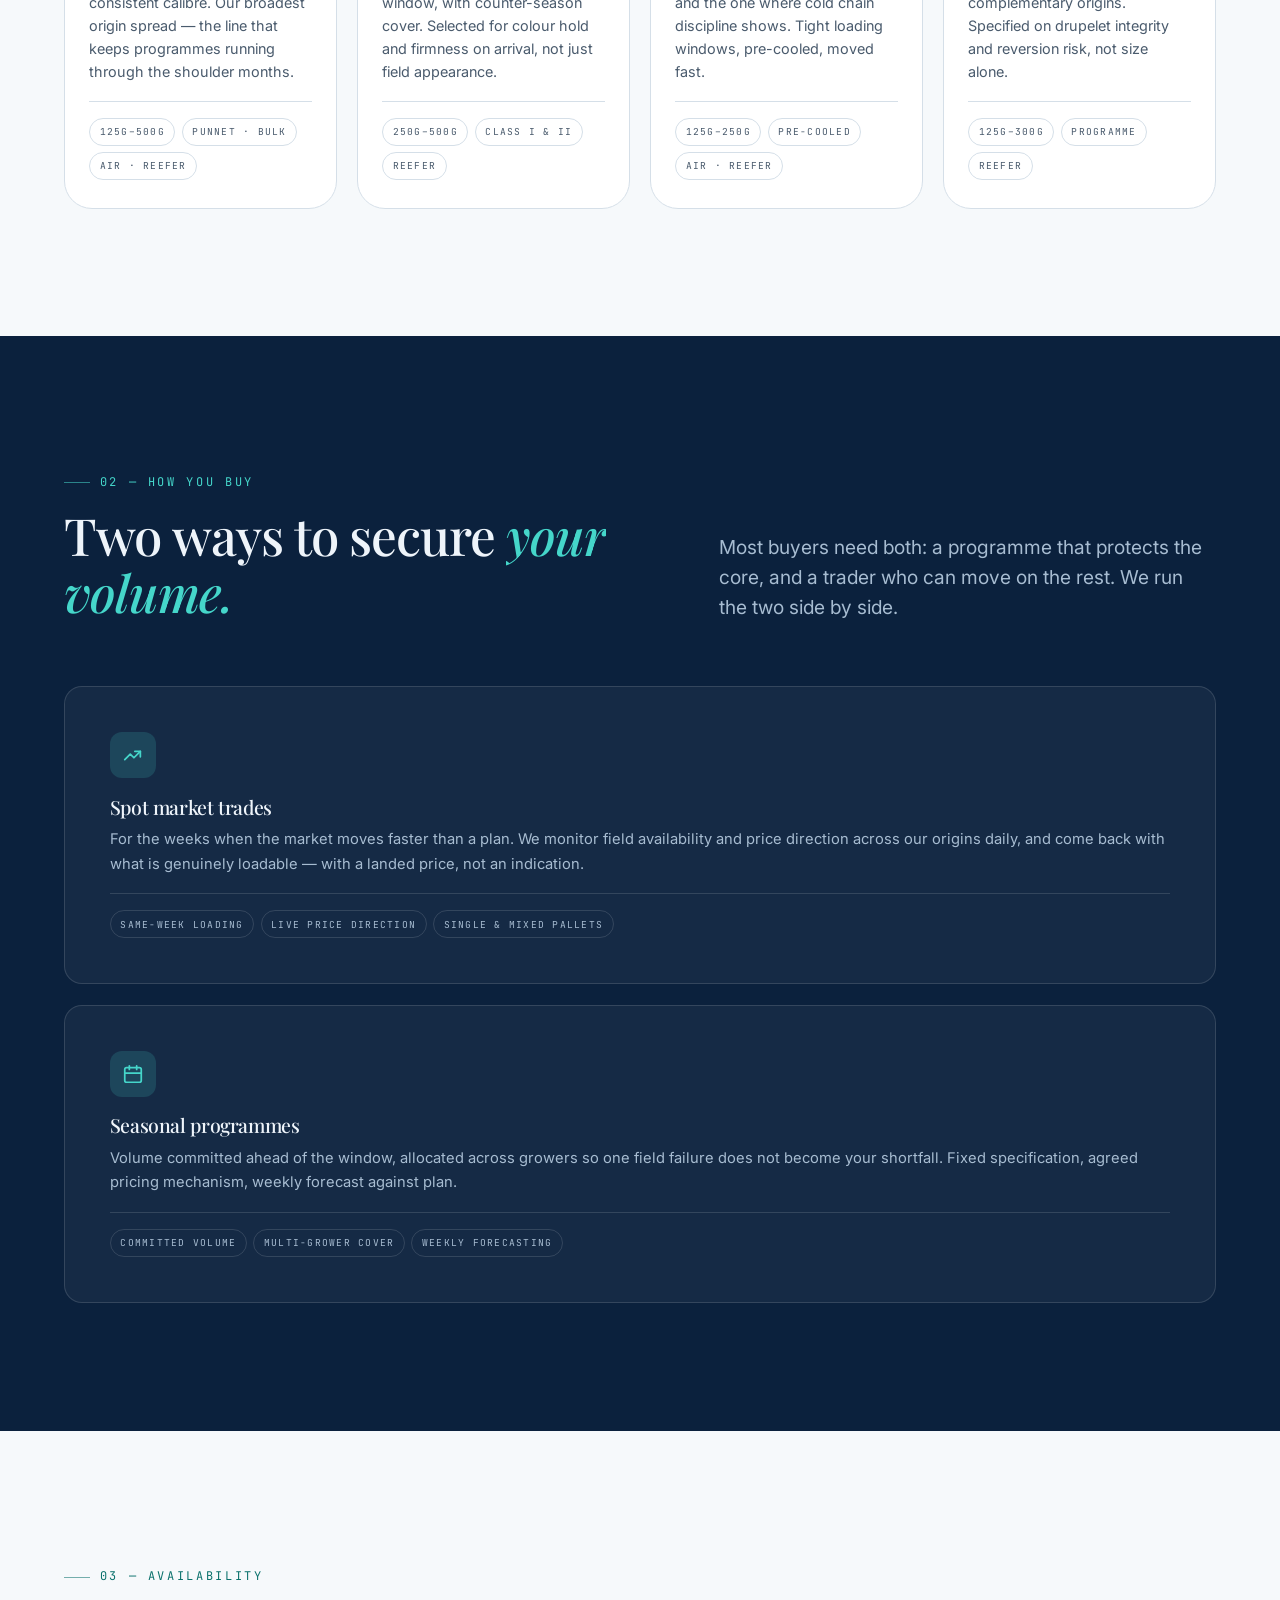
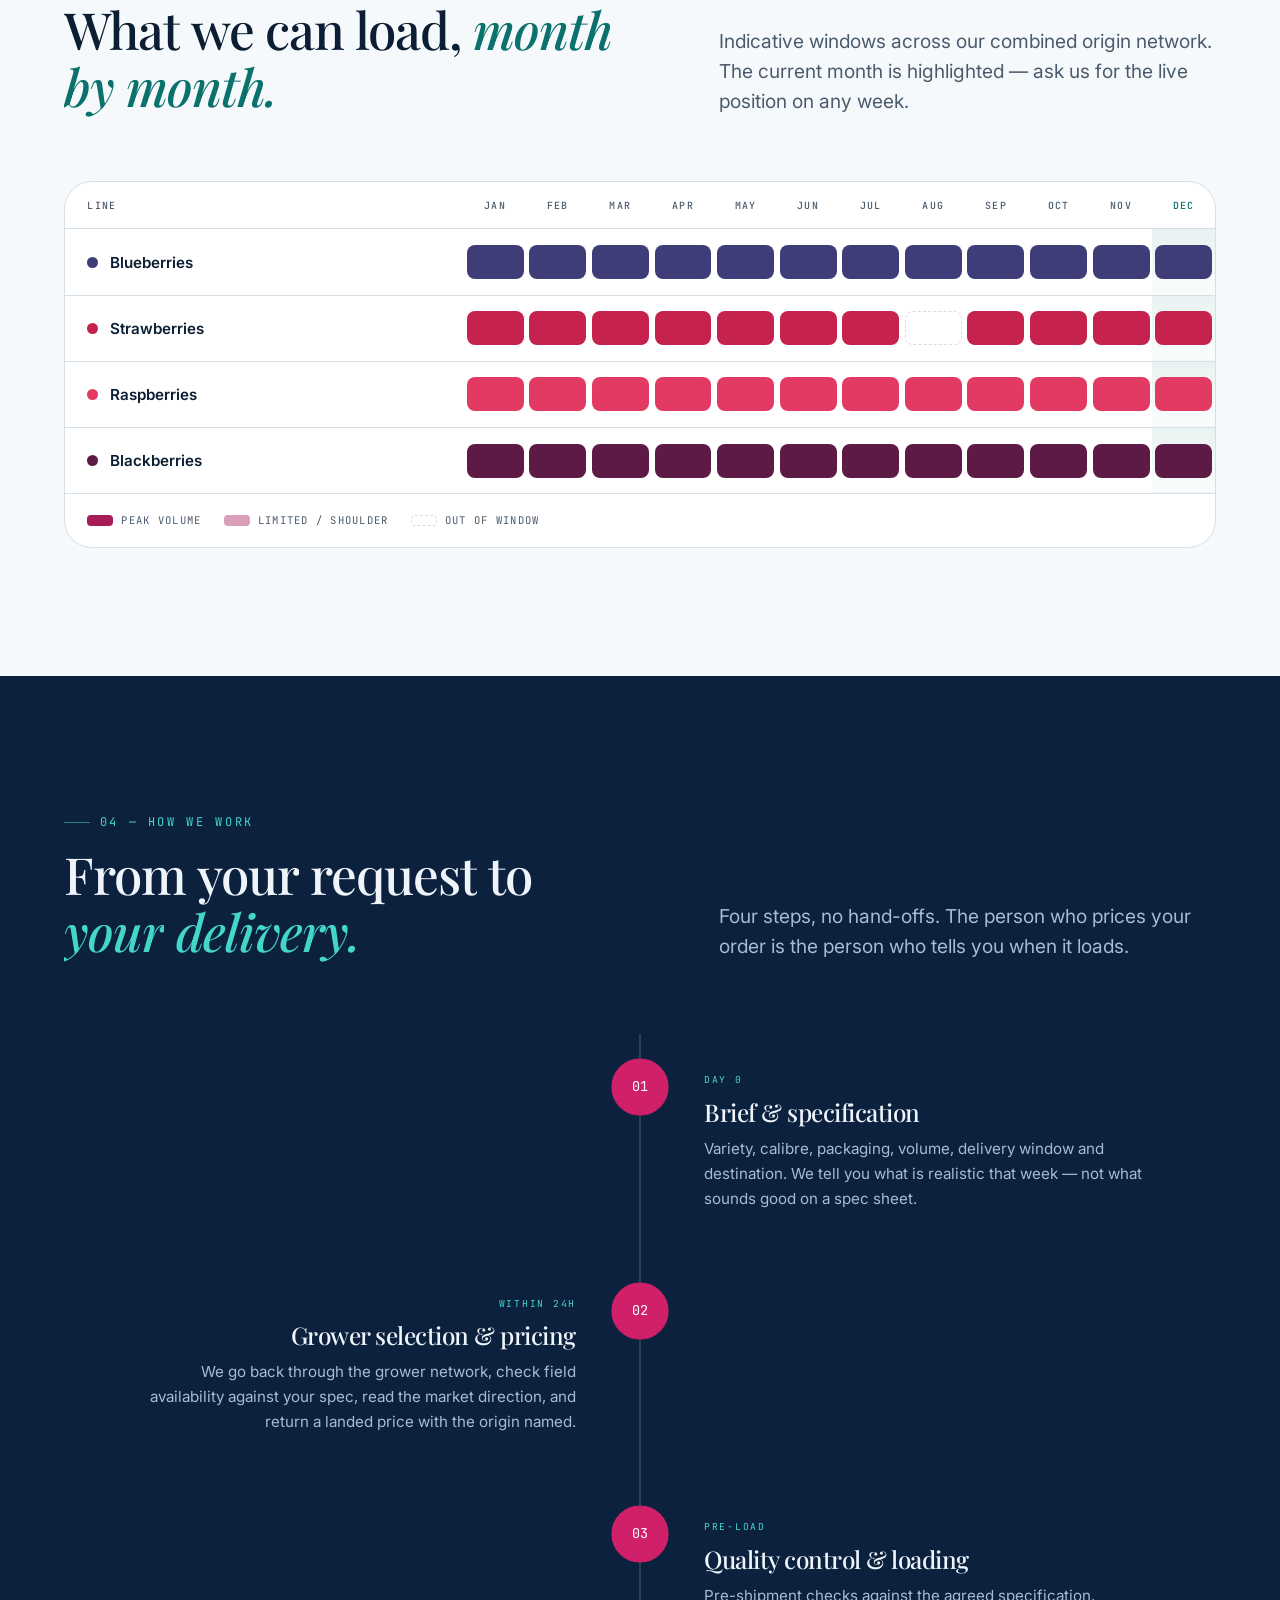
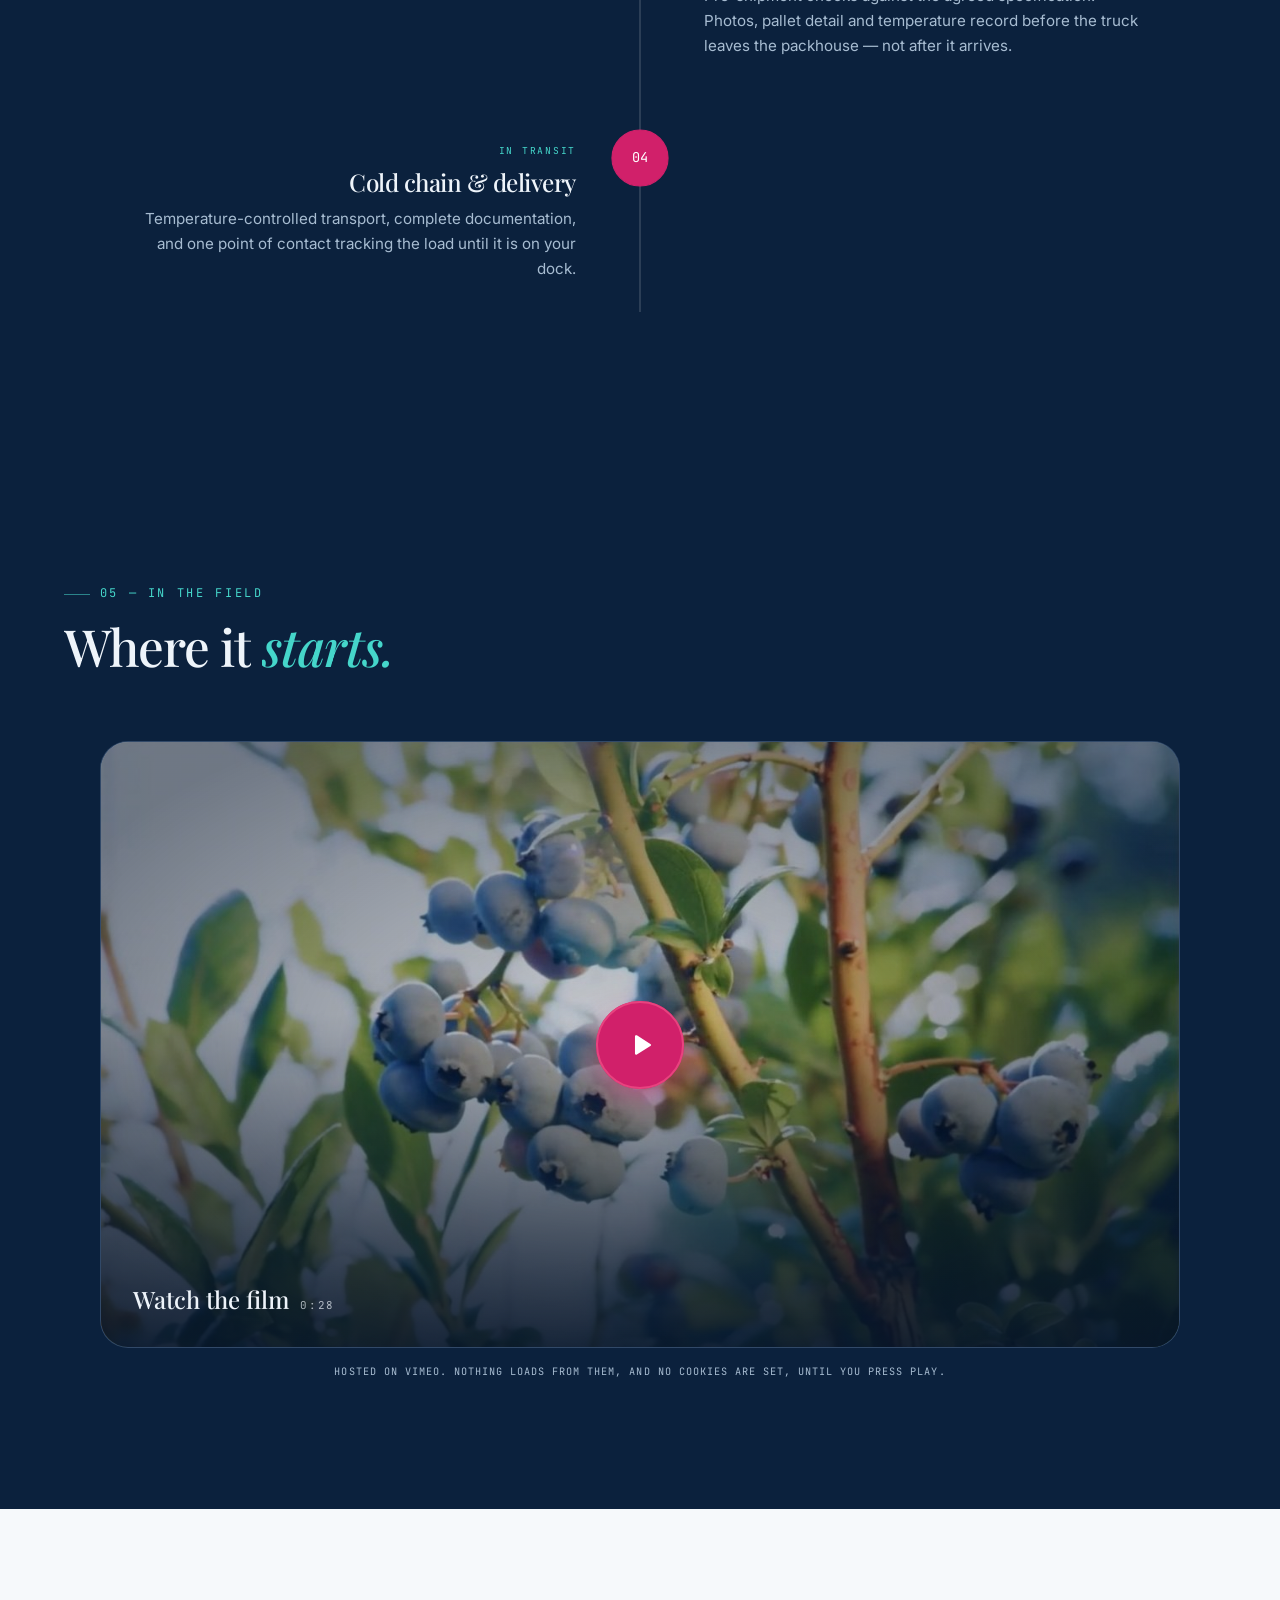
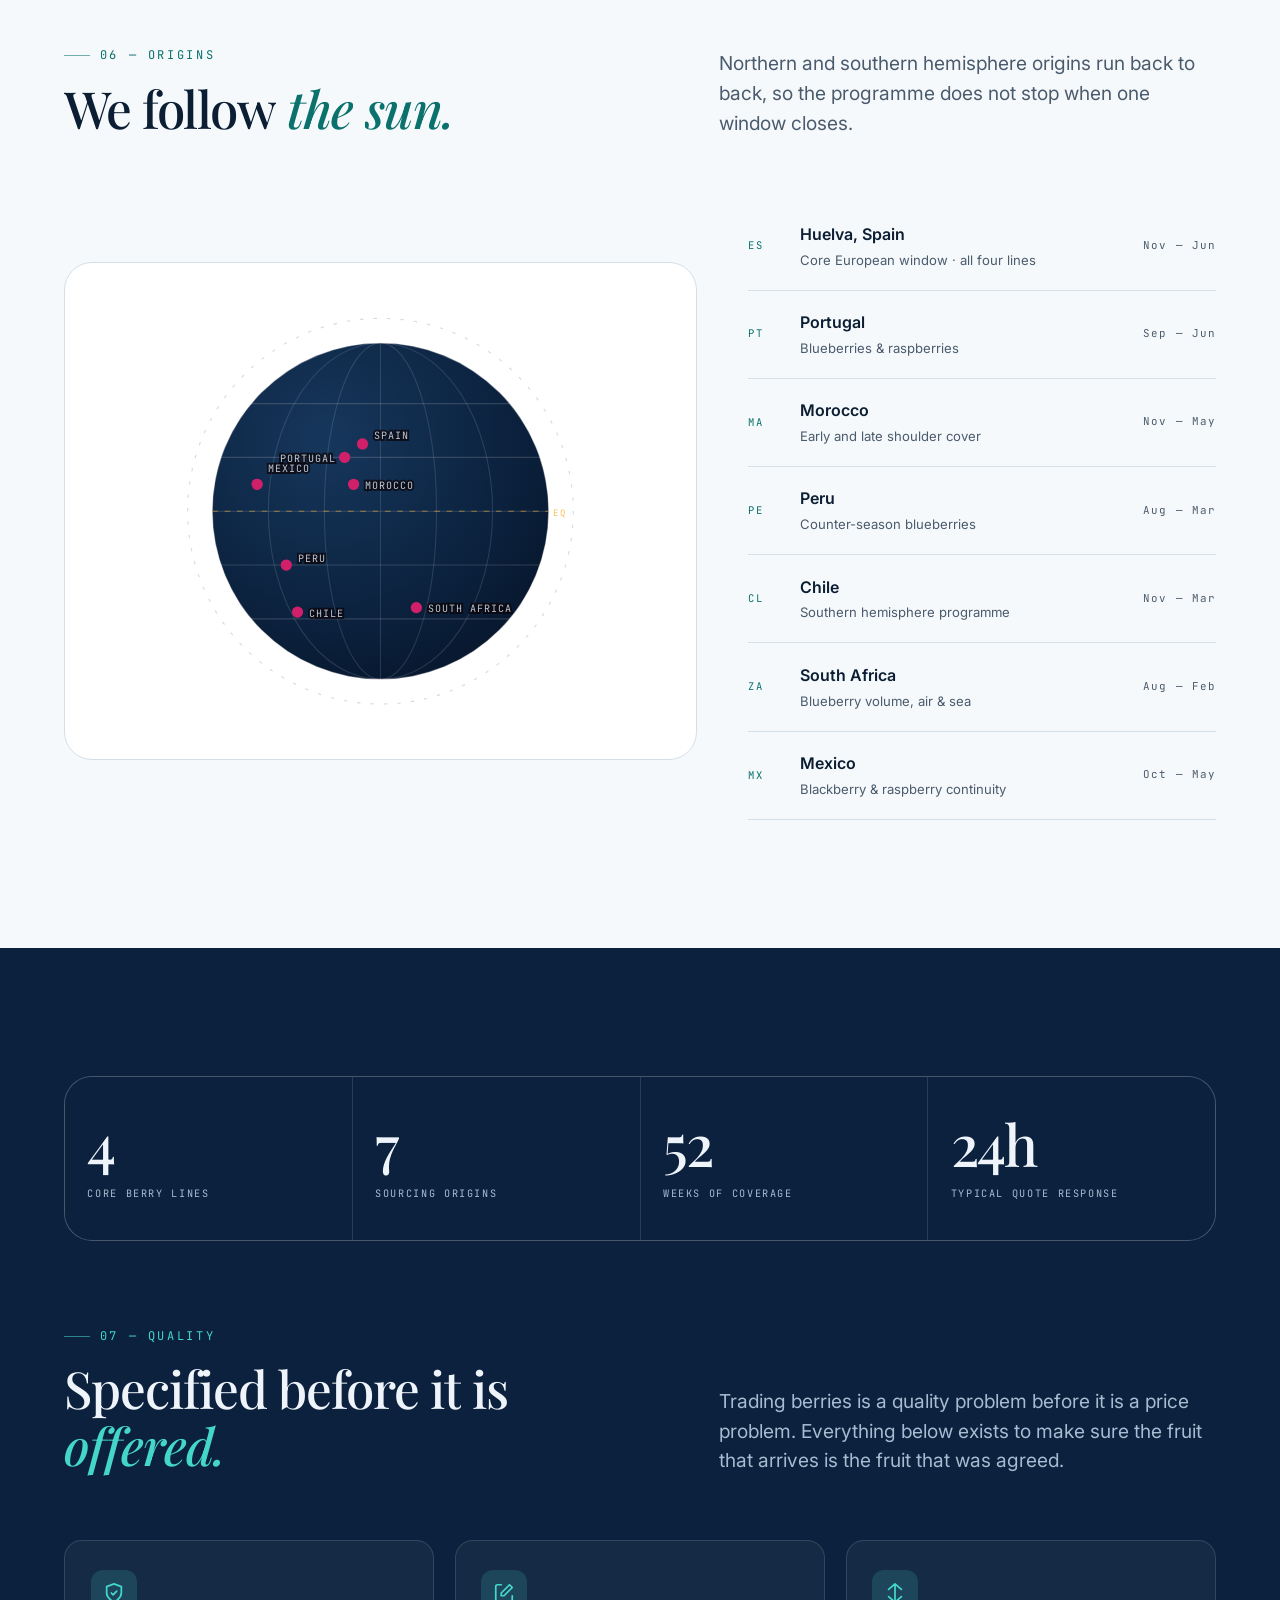
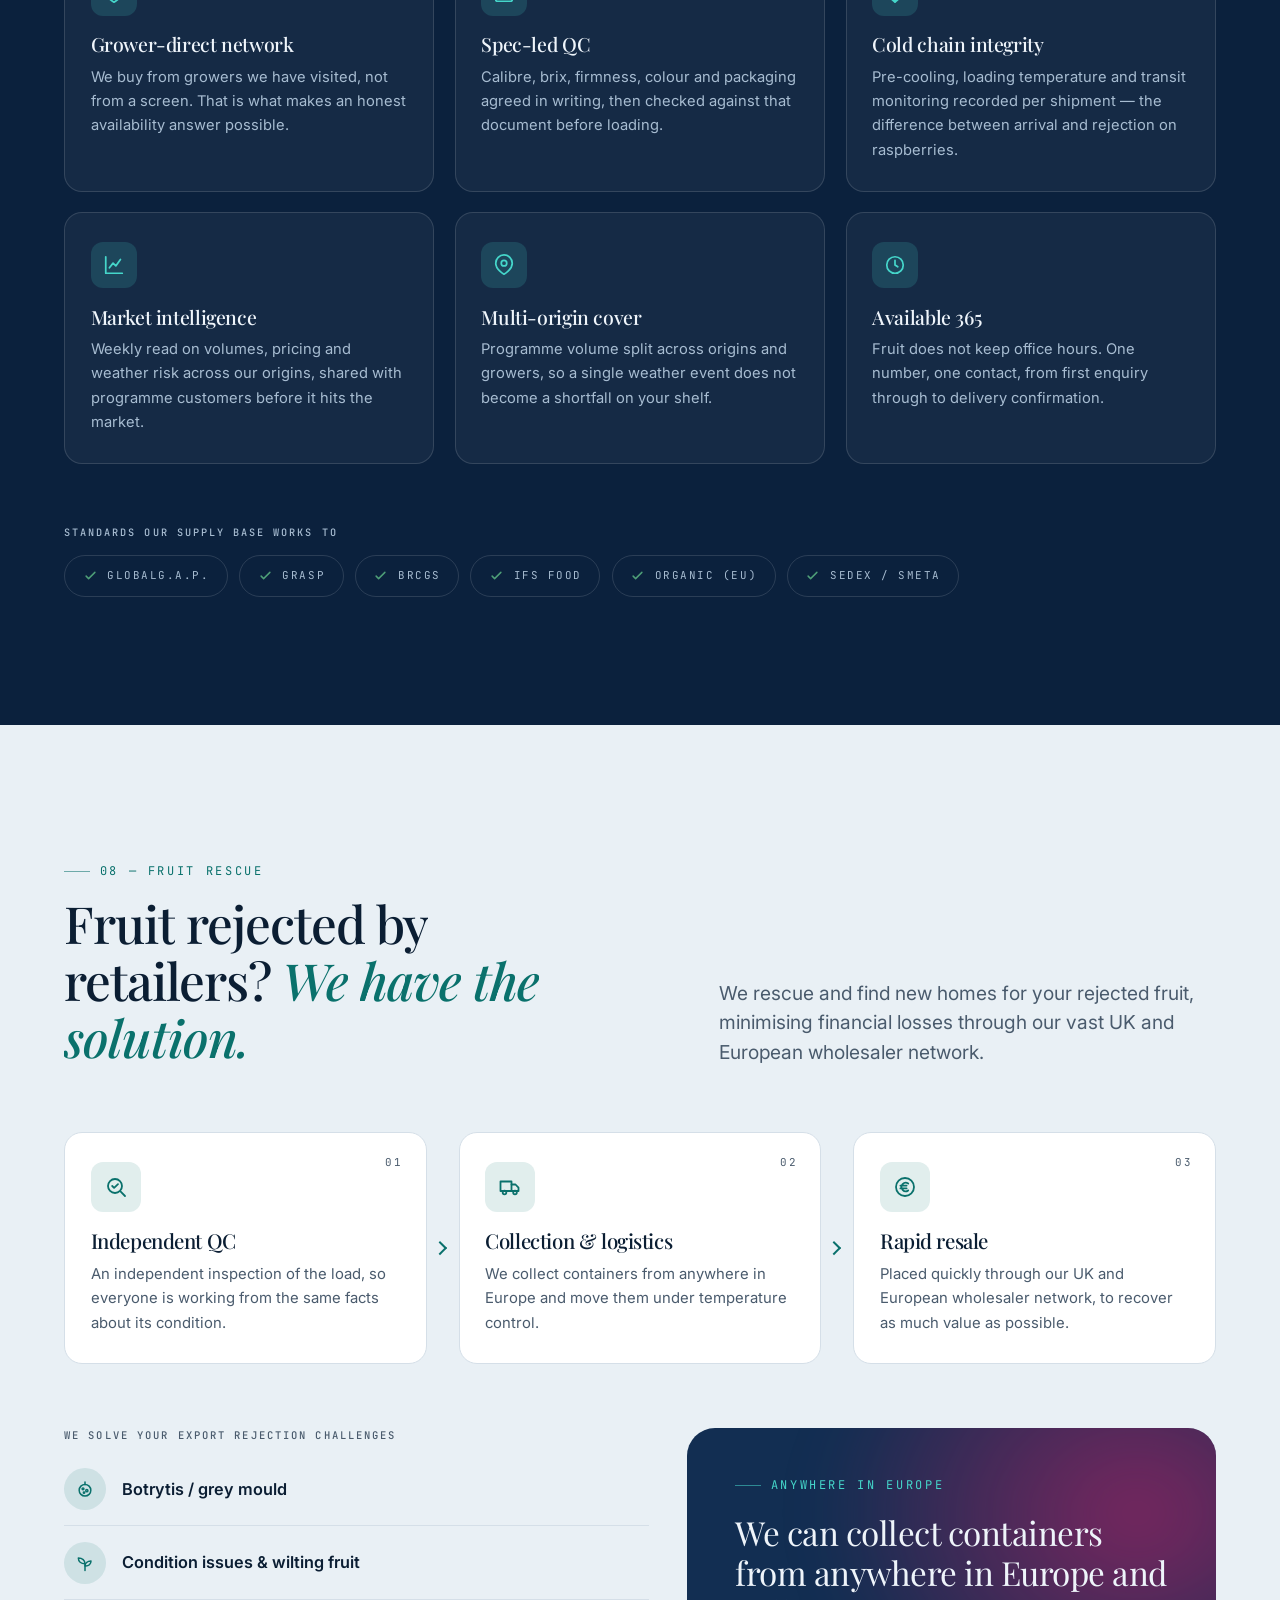
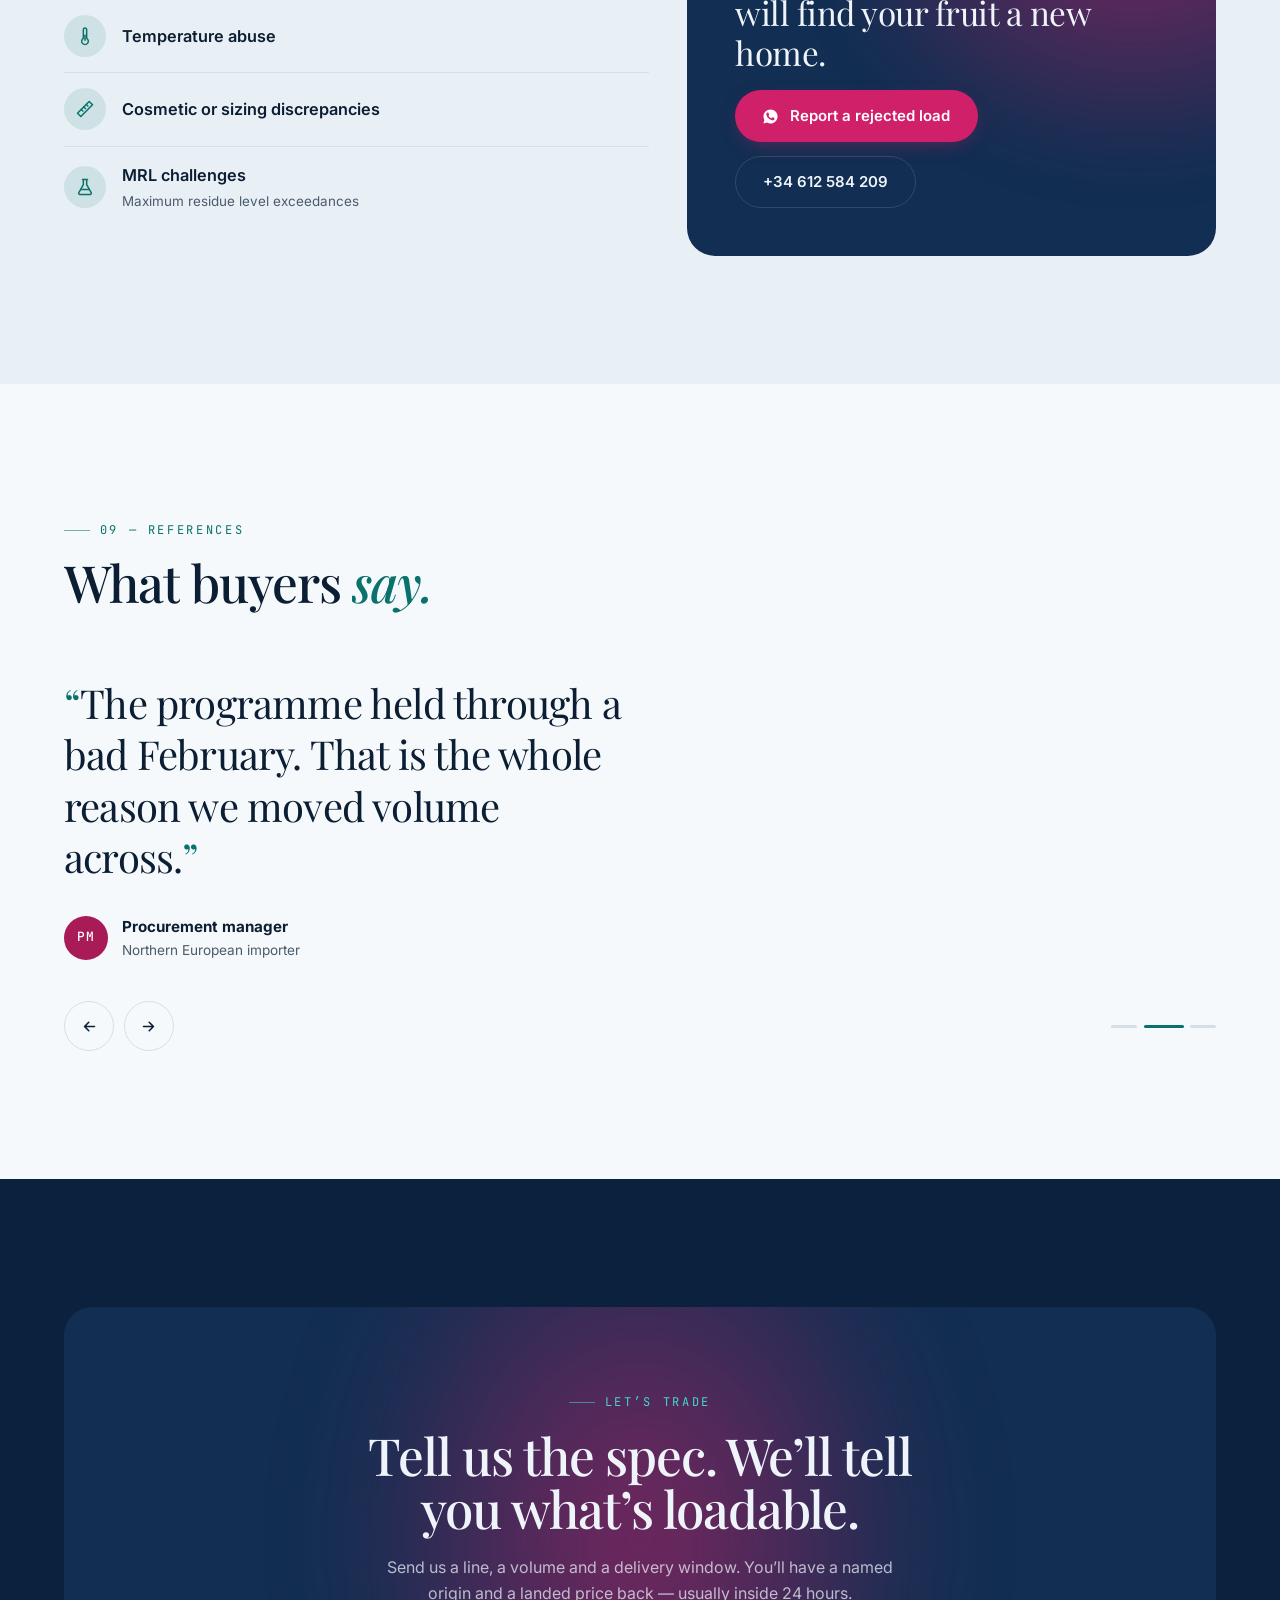
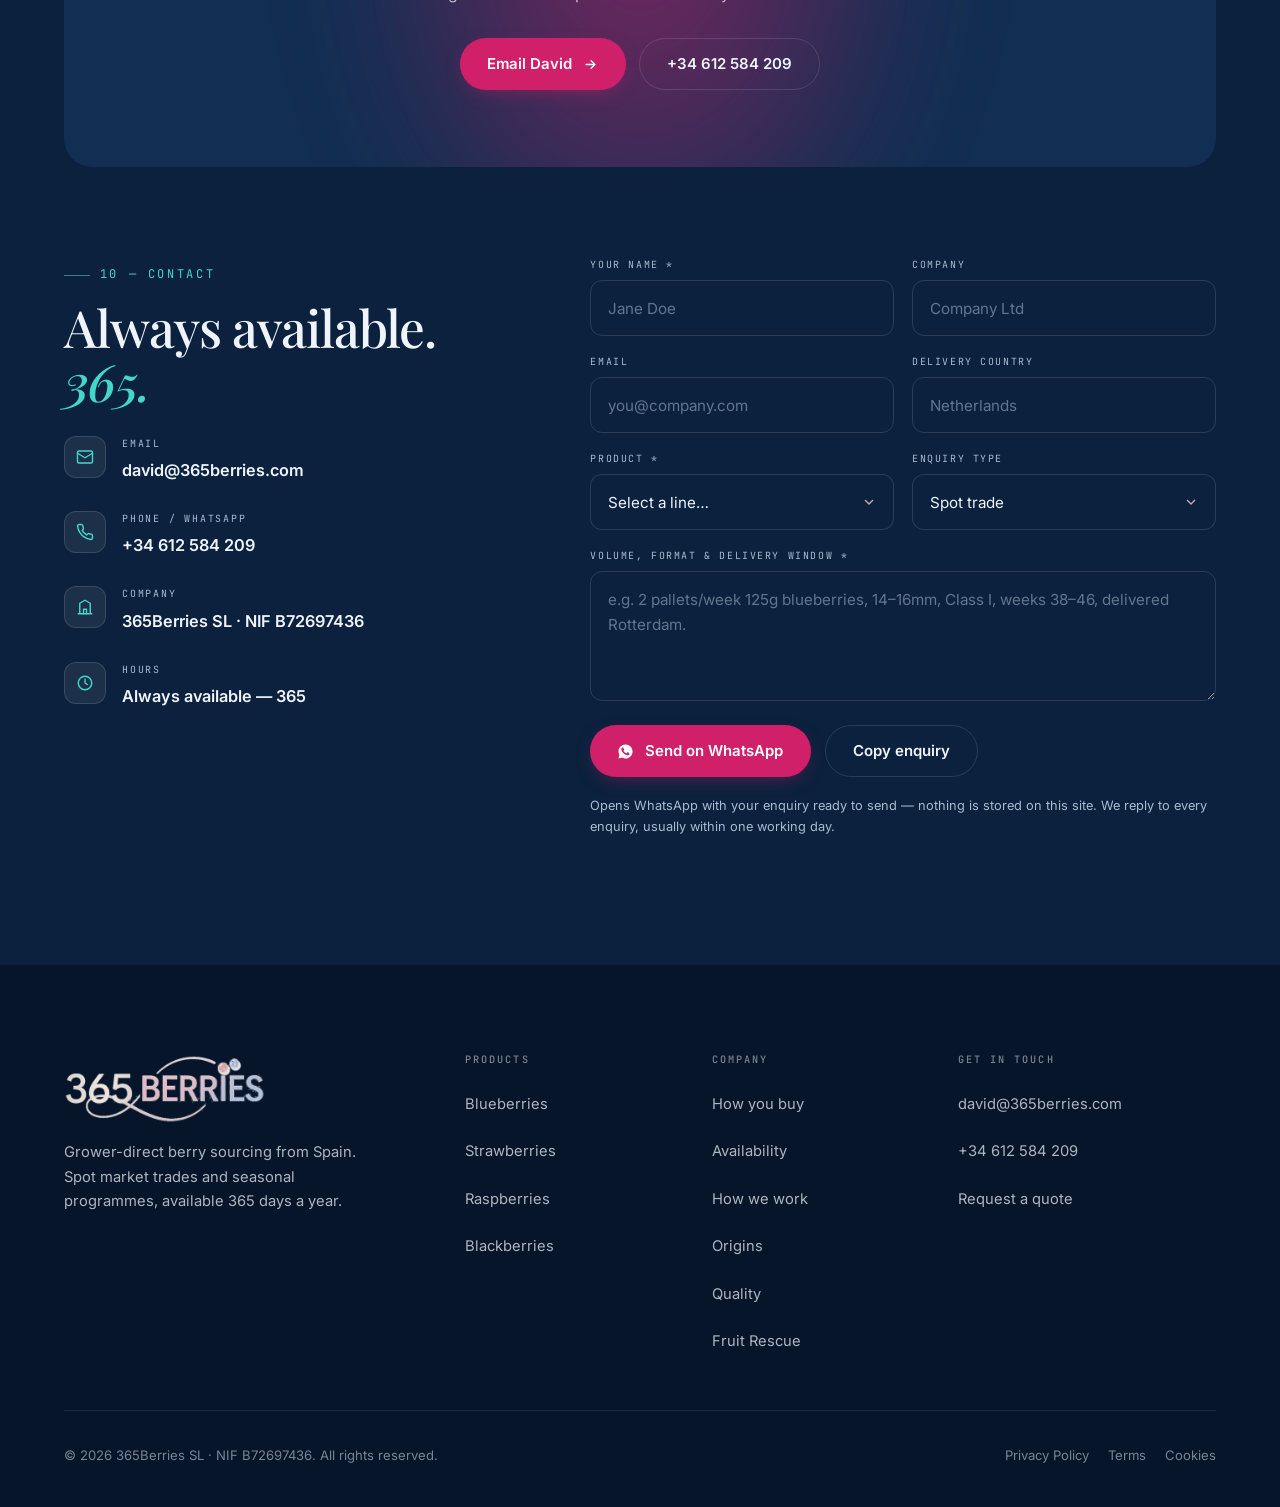
==== commit 0a3a4e7f: "Reword the How we work heading 'From brief to delivered pallet.' becomes 'From your request to your " ====
--- a/index.html
+++ b/index.html
@@ -444,7 +444,7 @@
       <div class="sec-head__row">
         <div>
           <span class="eyebrow" data-i18n="pr.eyebrow">04 — How we work</span>
-          <h2 class="split" data-split data-i18n-html="pr.h2">From brief to <span class="ital">delivered pallet.</span></h2>
+          <h2 class="split" data-split data-i18n-html="pr.h2">From your request to <span class="ital">your delivery.</span></h2>
         </div>
         <p class="lead" data-reveal data-i18n="pr.lead">
           Four steps, no hand-offs. The person who prices your order is the person who
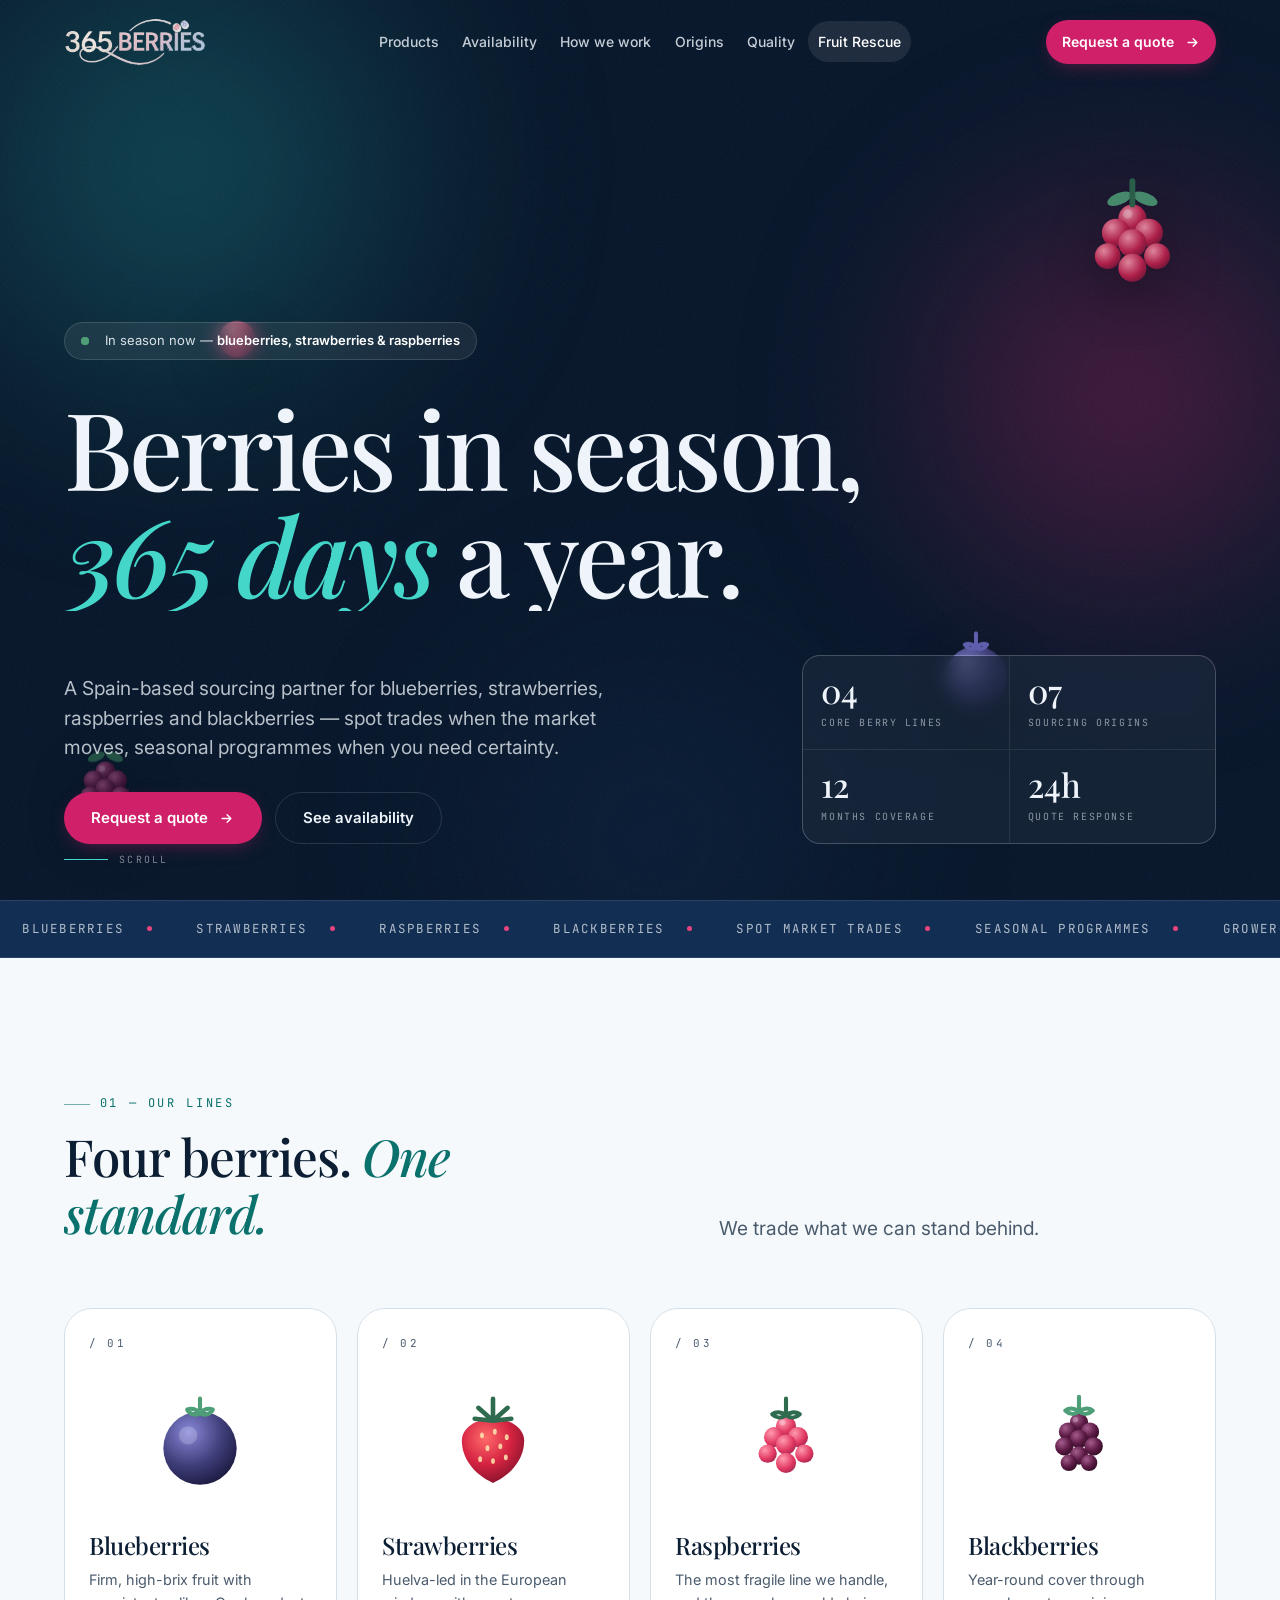
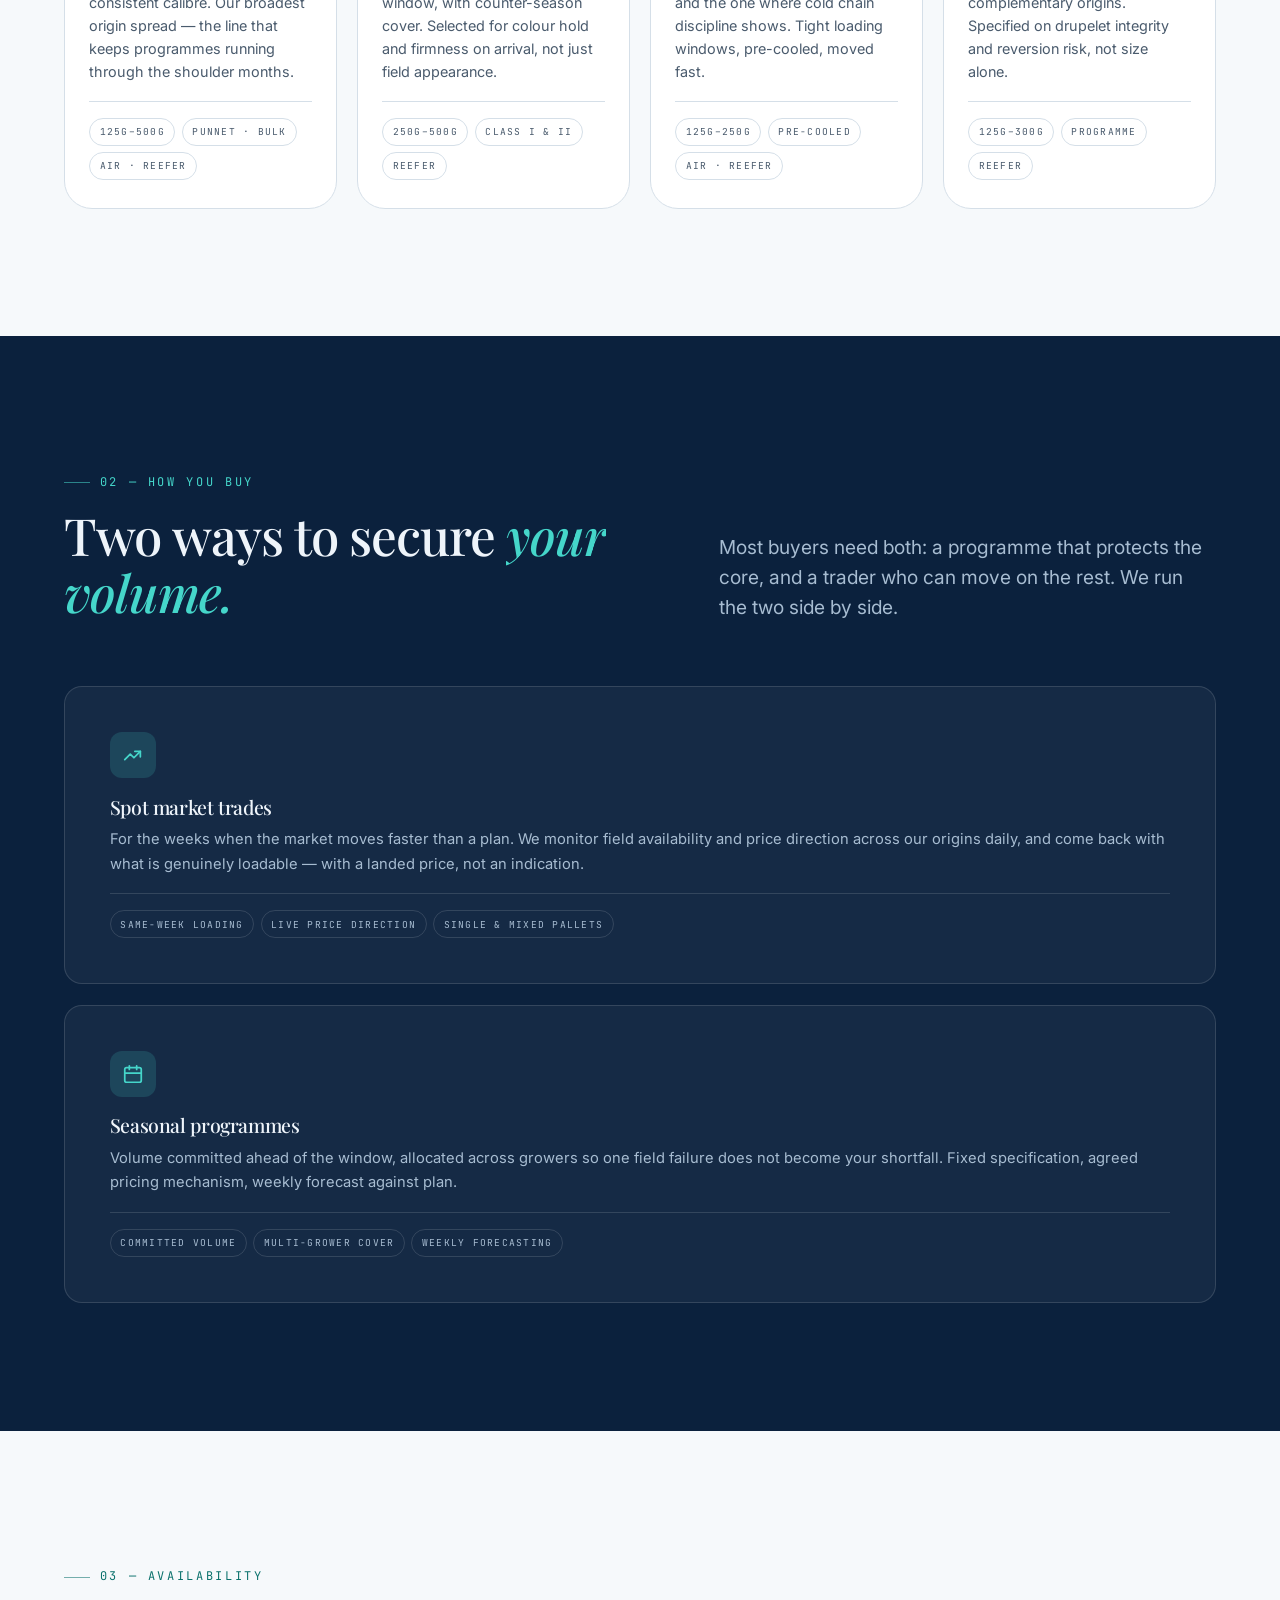
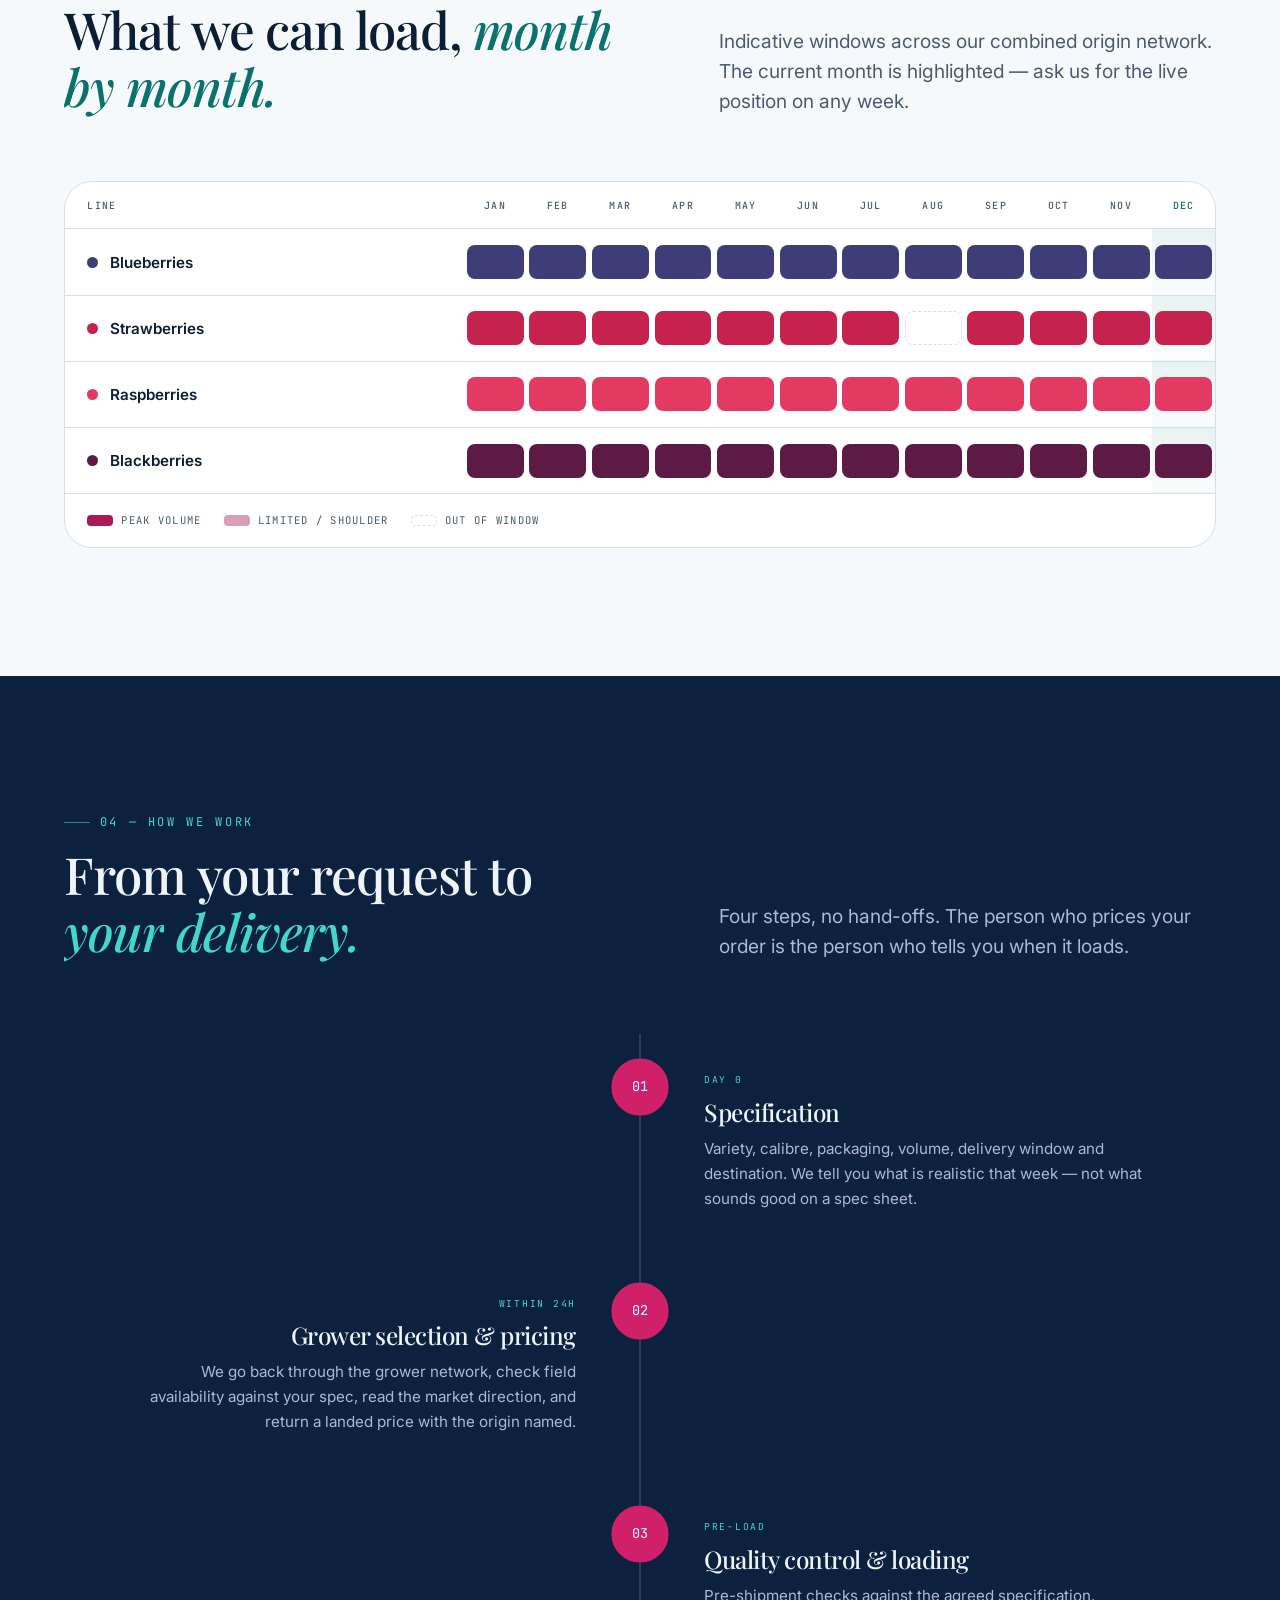
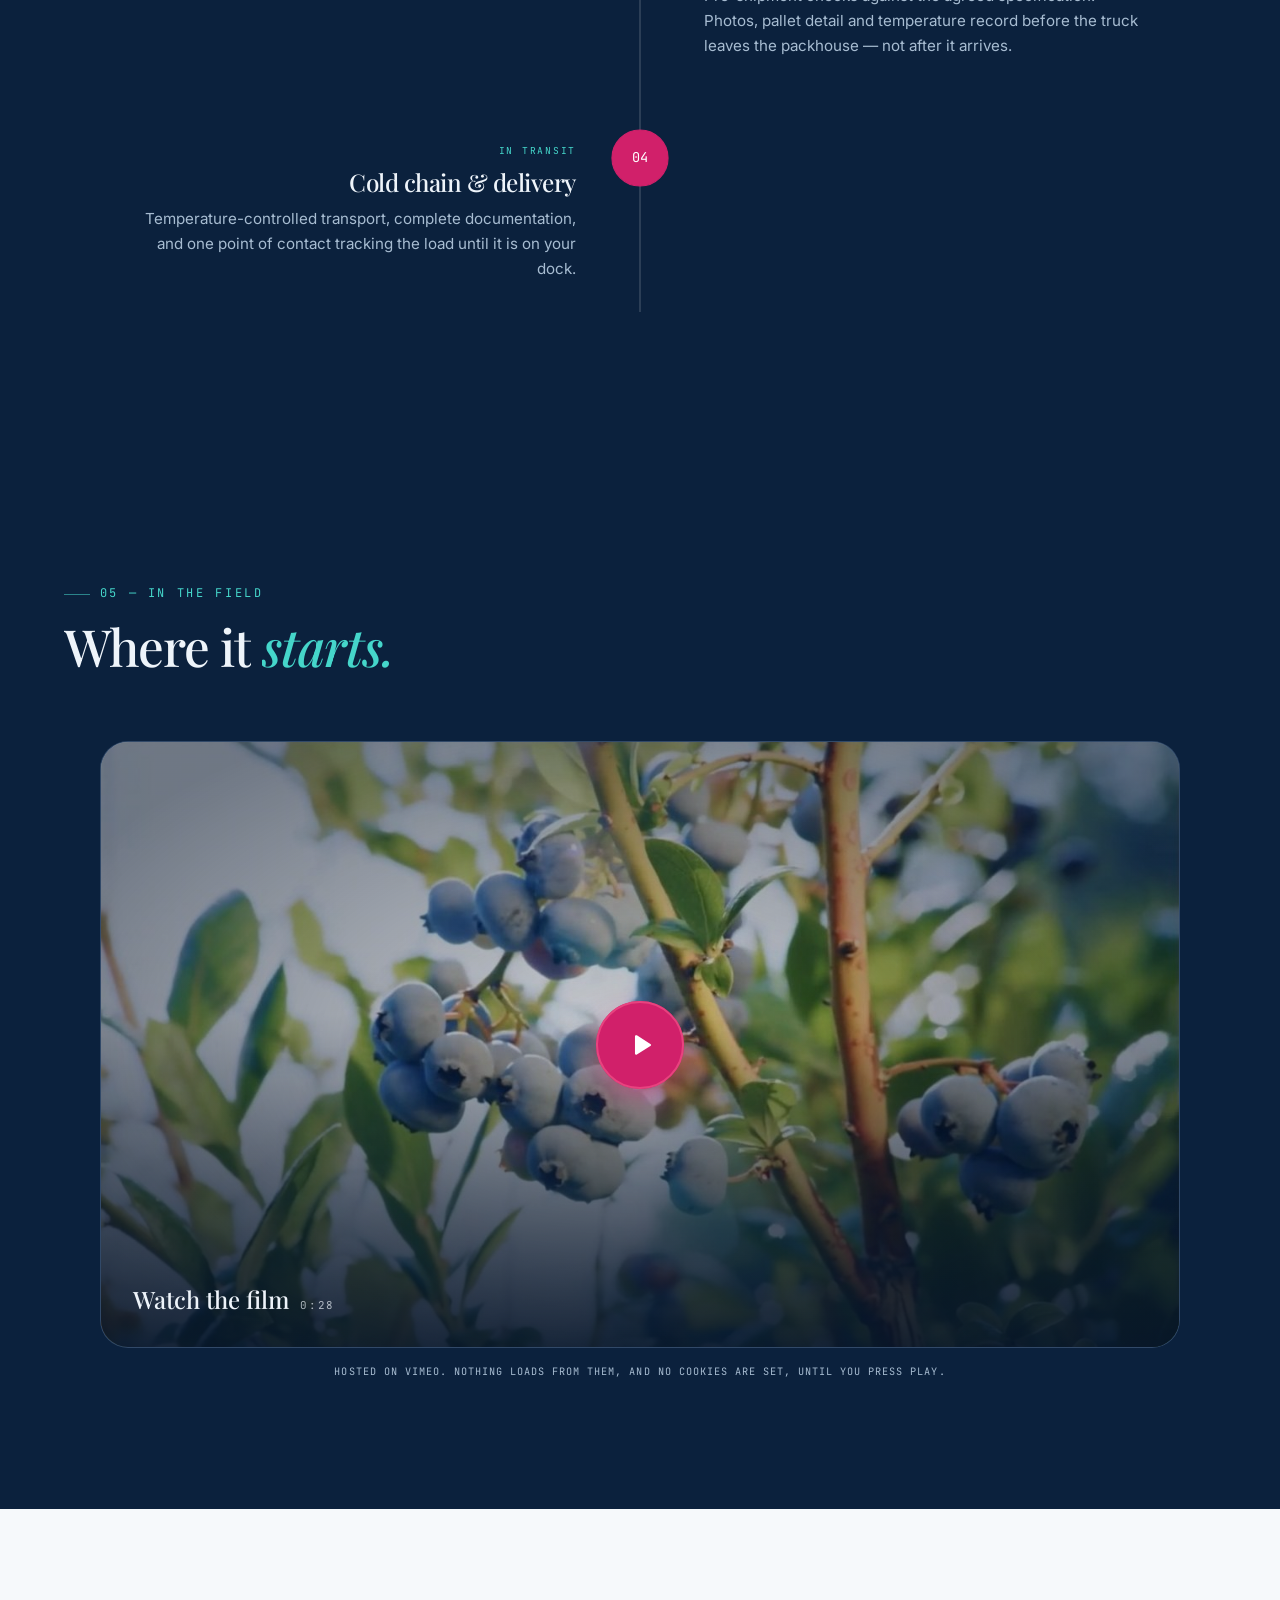
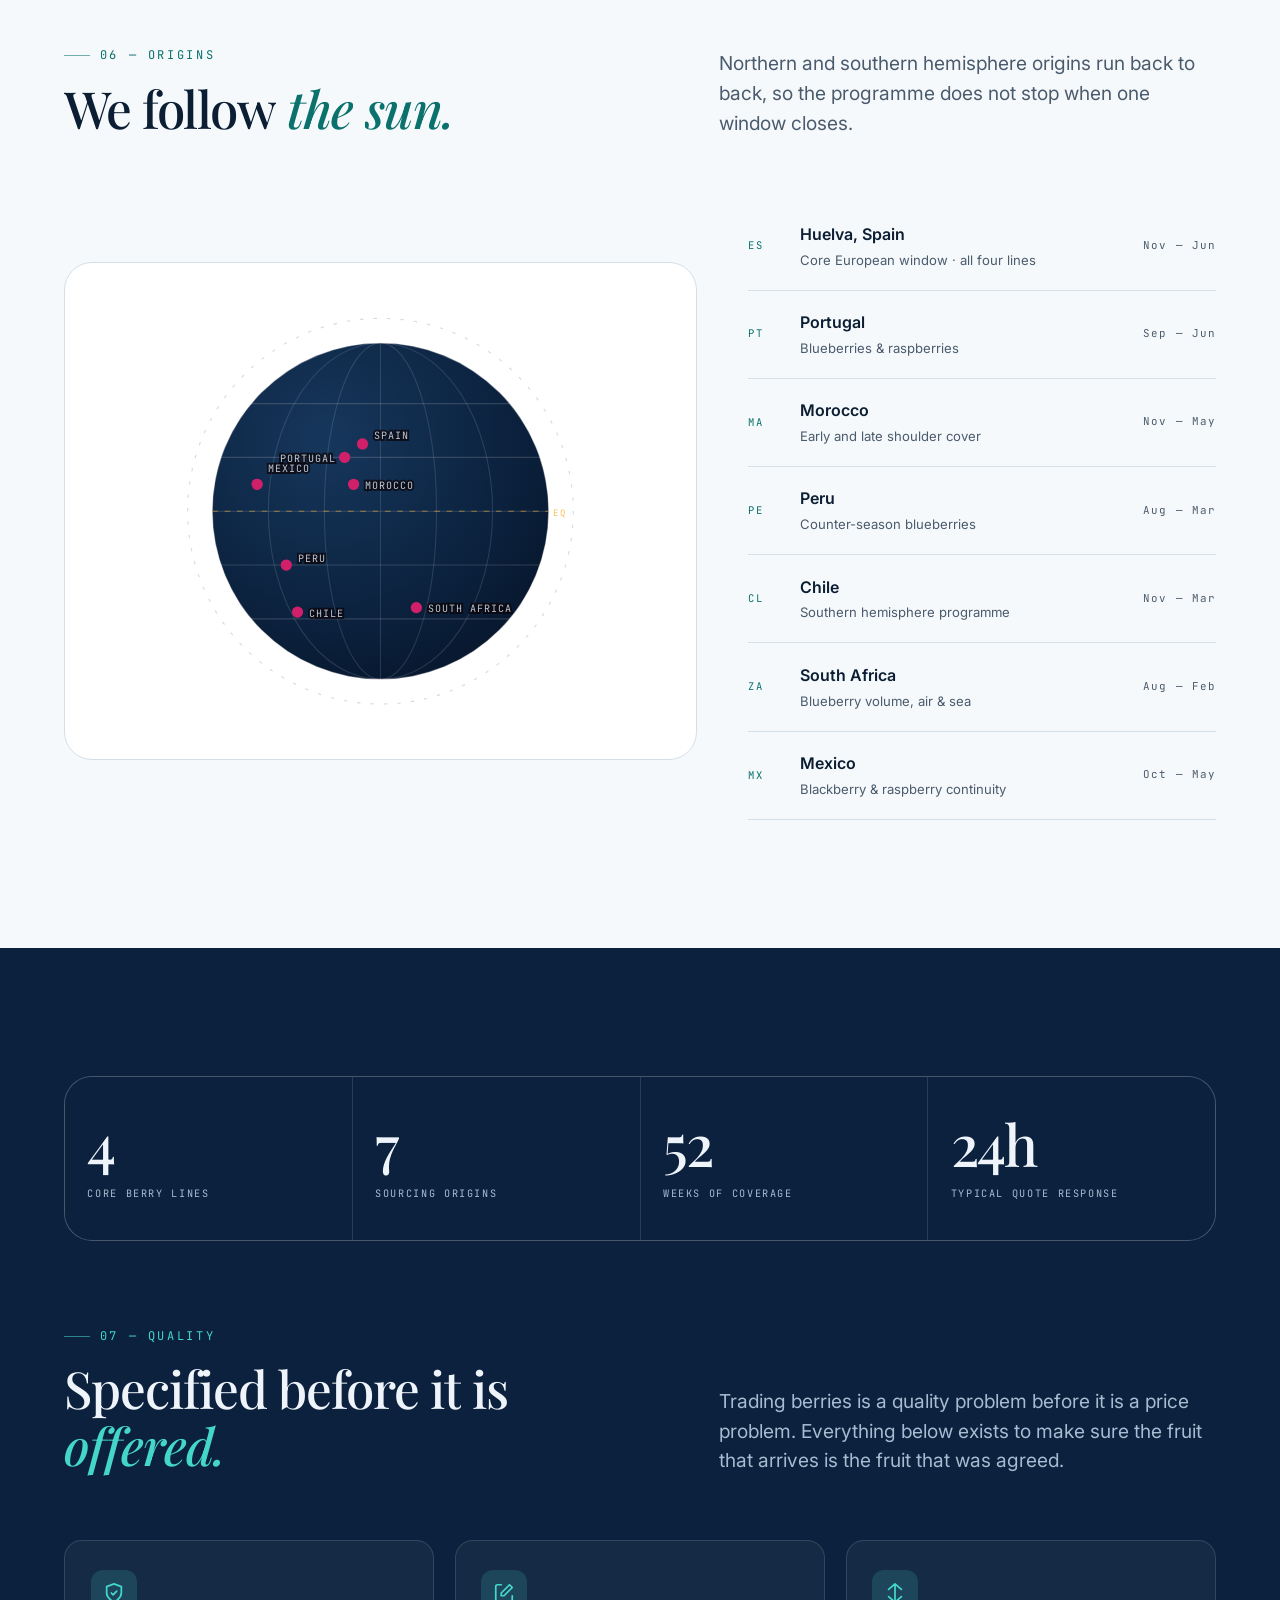
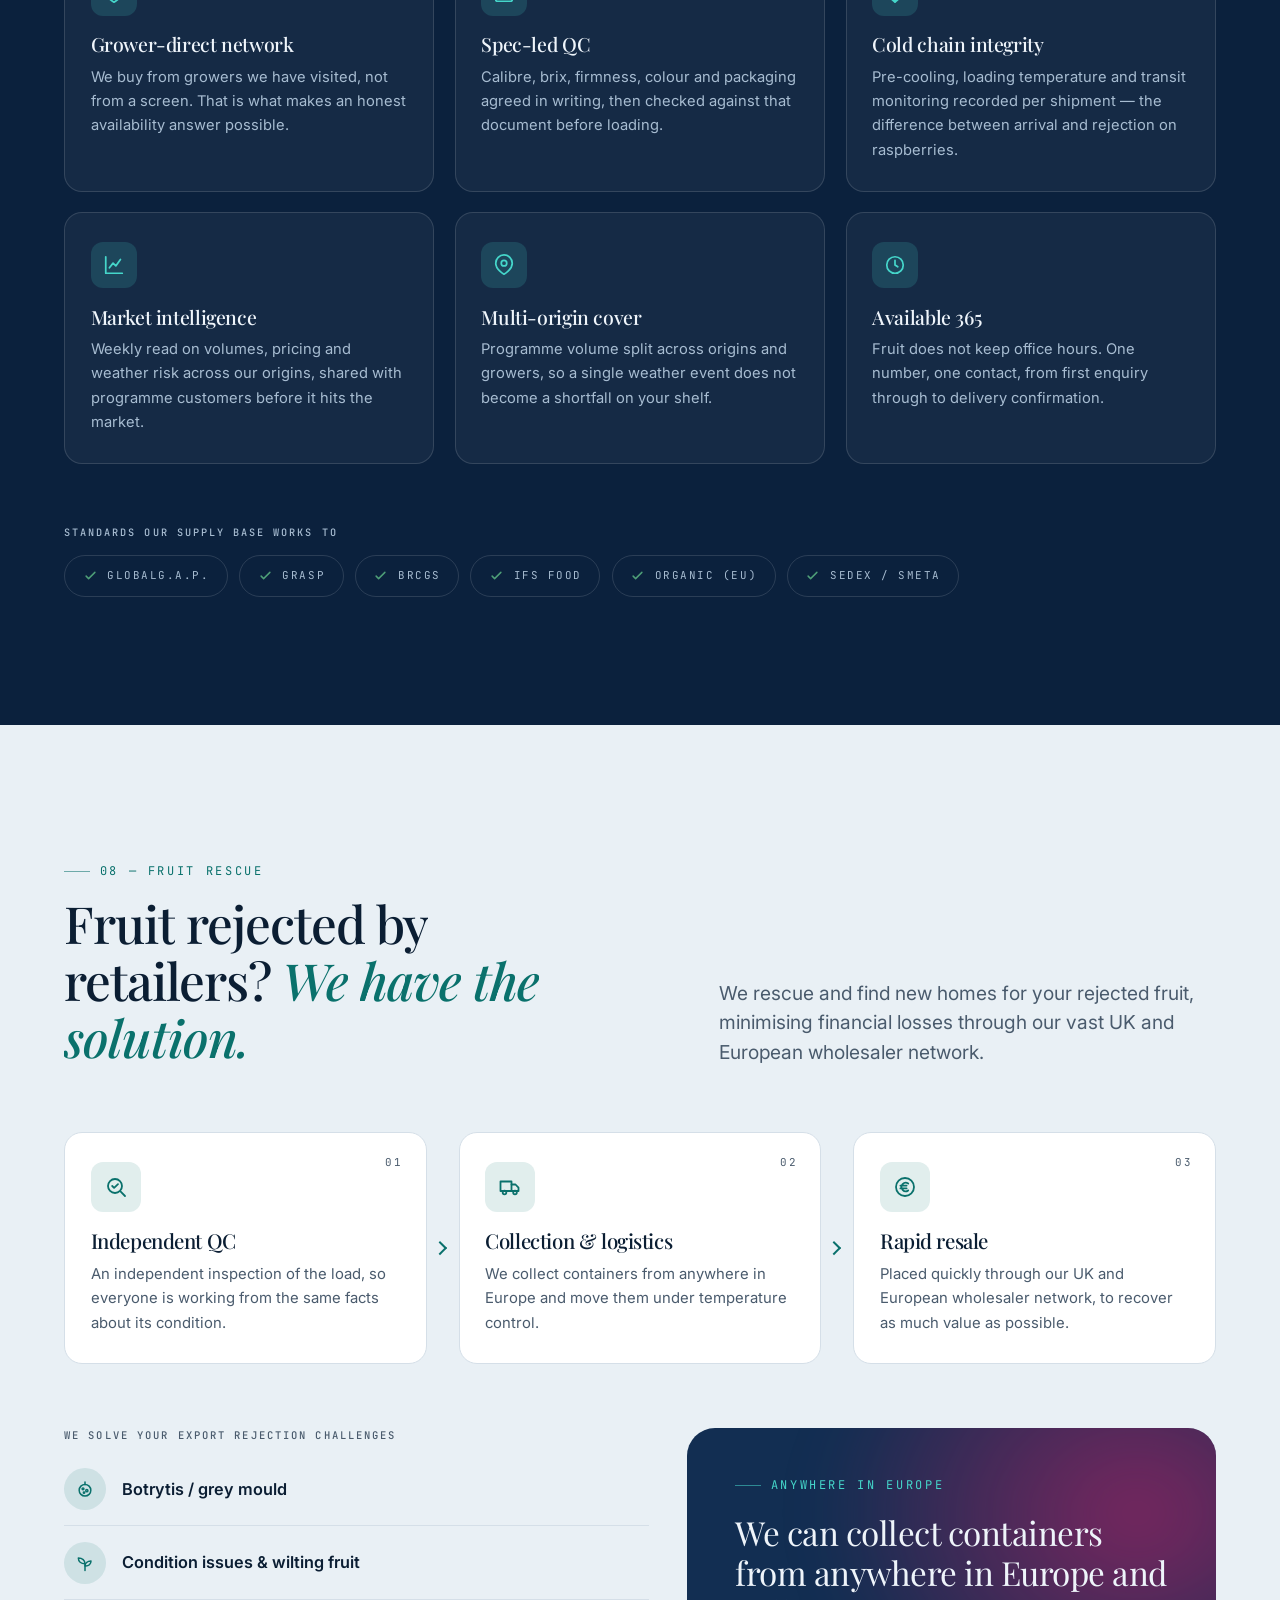
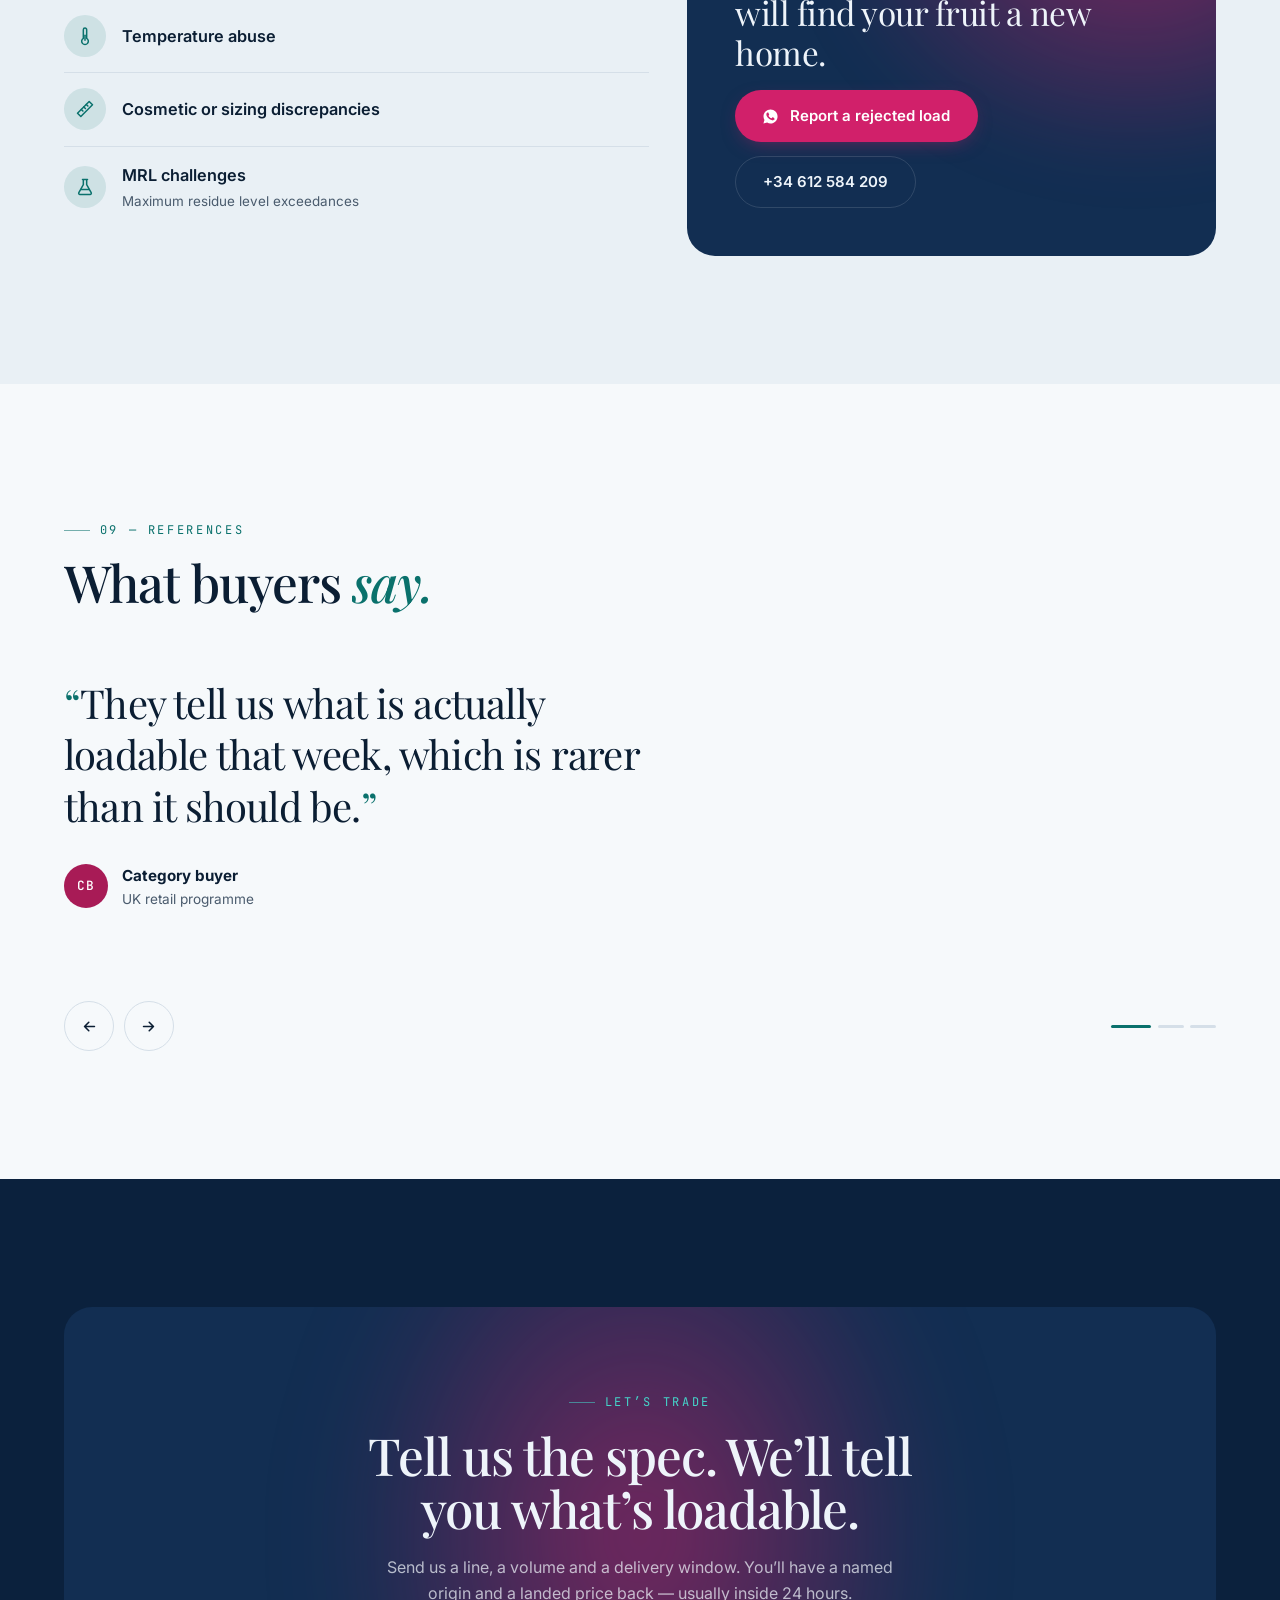
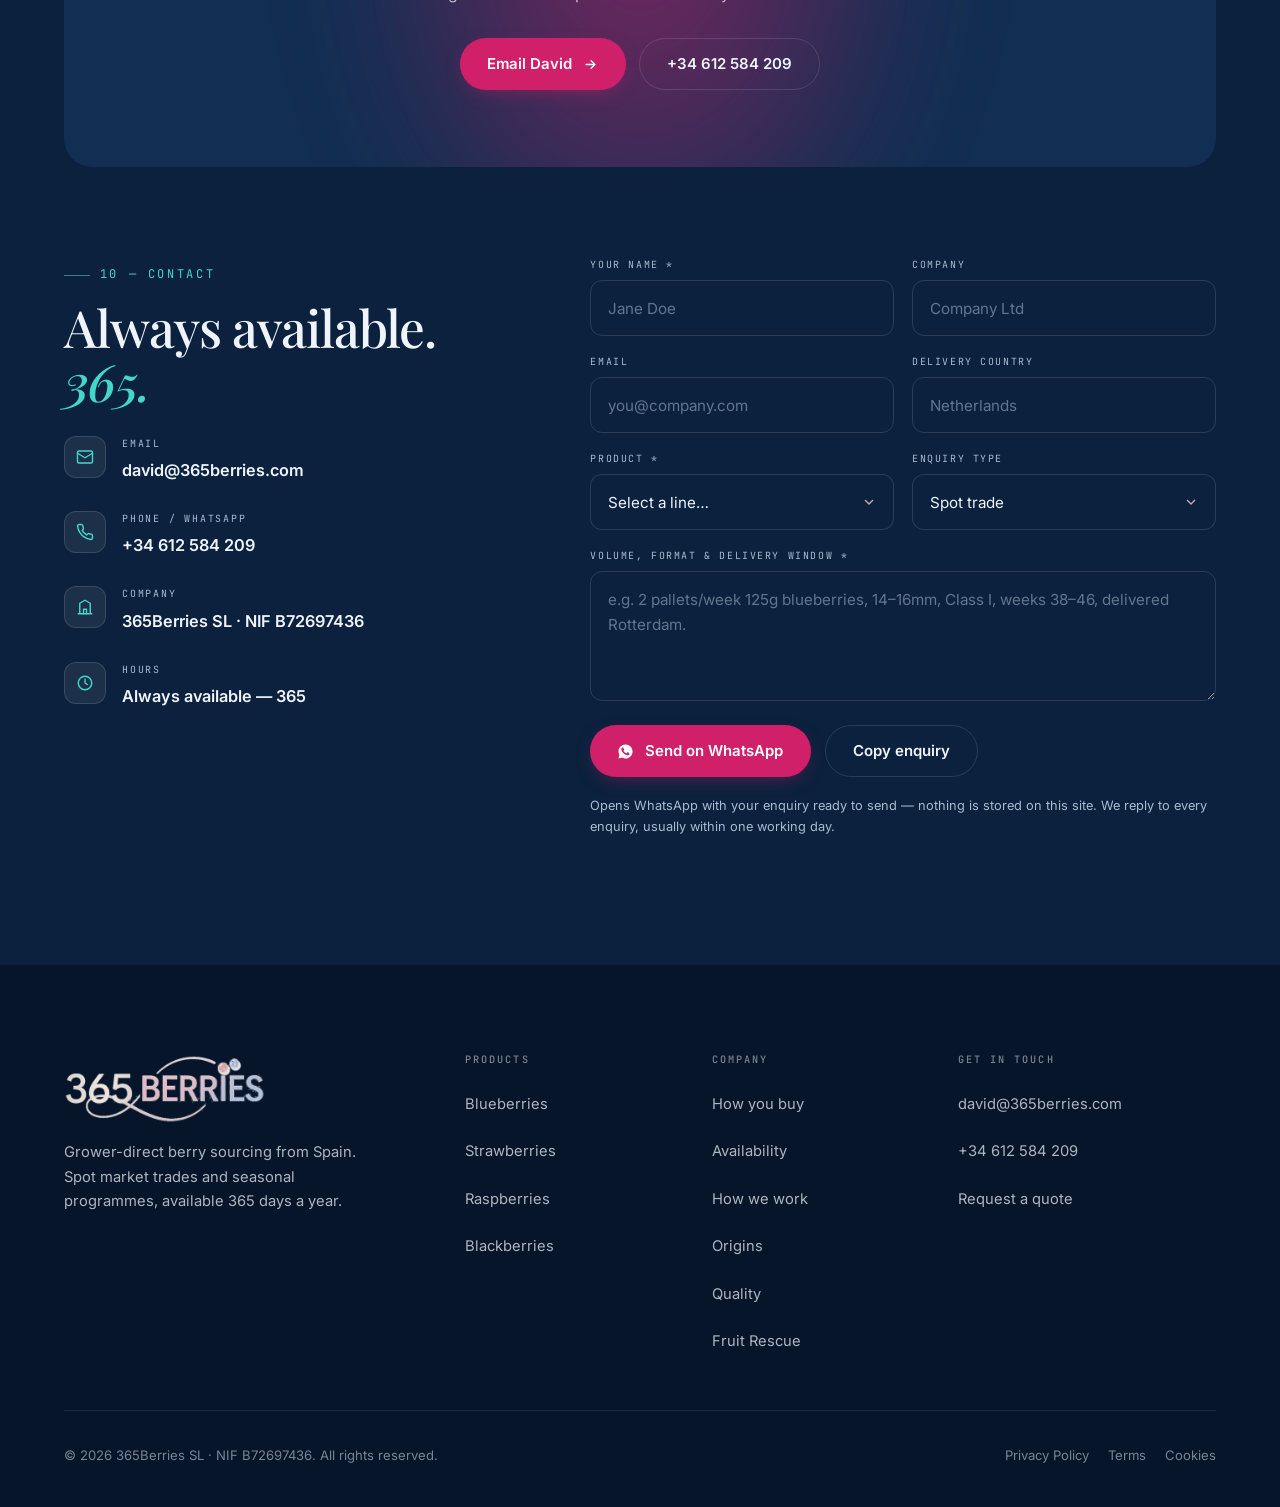
==== commit 4598b03b: "Rename step 01 to Specification Client removed 'Brief &' from the step title; the remaining word is " ====
--- a/index.html
+++ b/index.html
@@ -459,7 +459,7 @@
       <div class="proc__step" data-step>
         <div class="proc__num">01</div>
         <span class="proc__tag" data-i18n="pr.tag1">Day 0</span>
-        <h3 data-i18n="pr.h1">Brief &amp; specification</h3>
+        <h3 data-i18n="pr.h1">Specification</h3>
         <p data-i18n="pr.d1">Variety, calibre, packaging, volume, delivery window and destination. We tell you what is realistic that week — not what sounds good on a spec sheet.</p>
       </div>
 
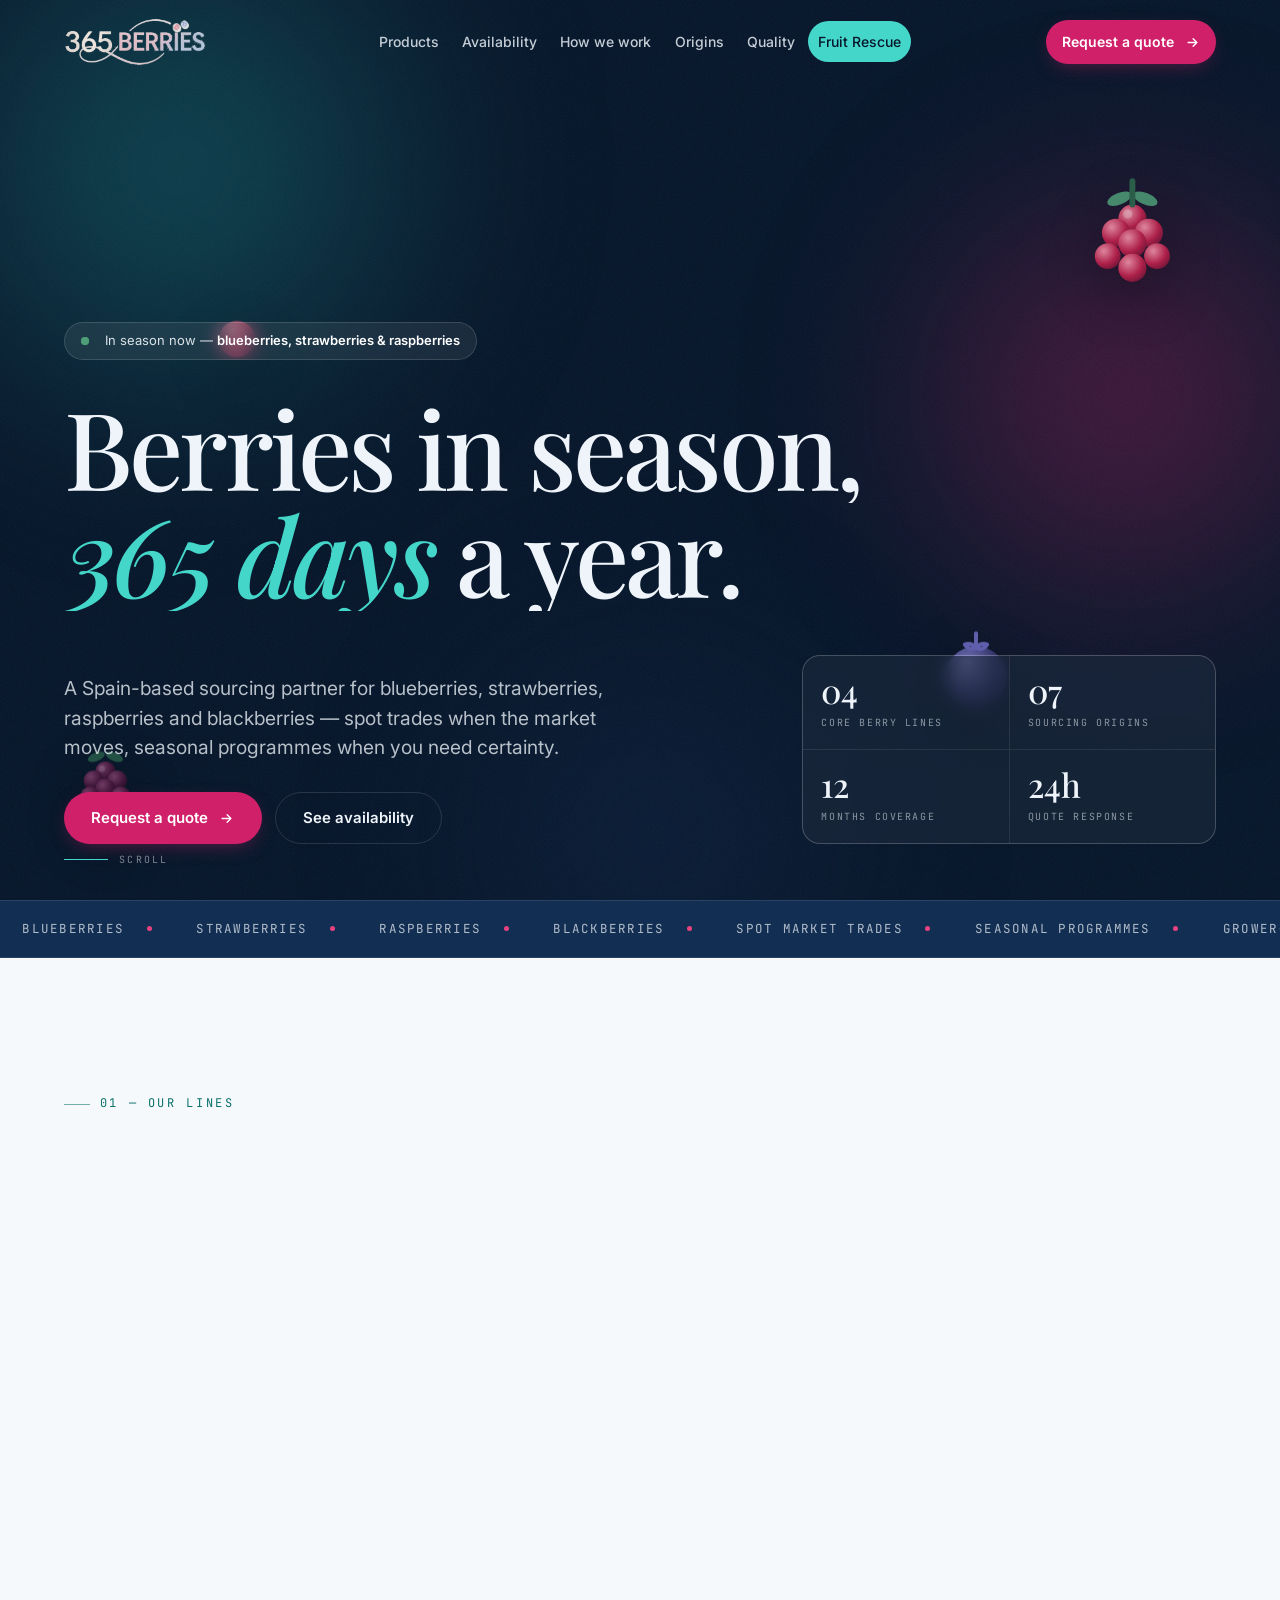
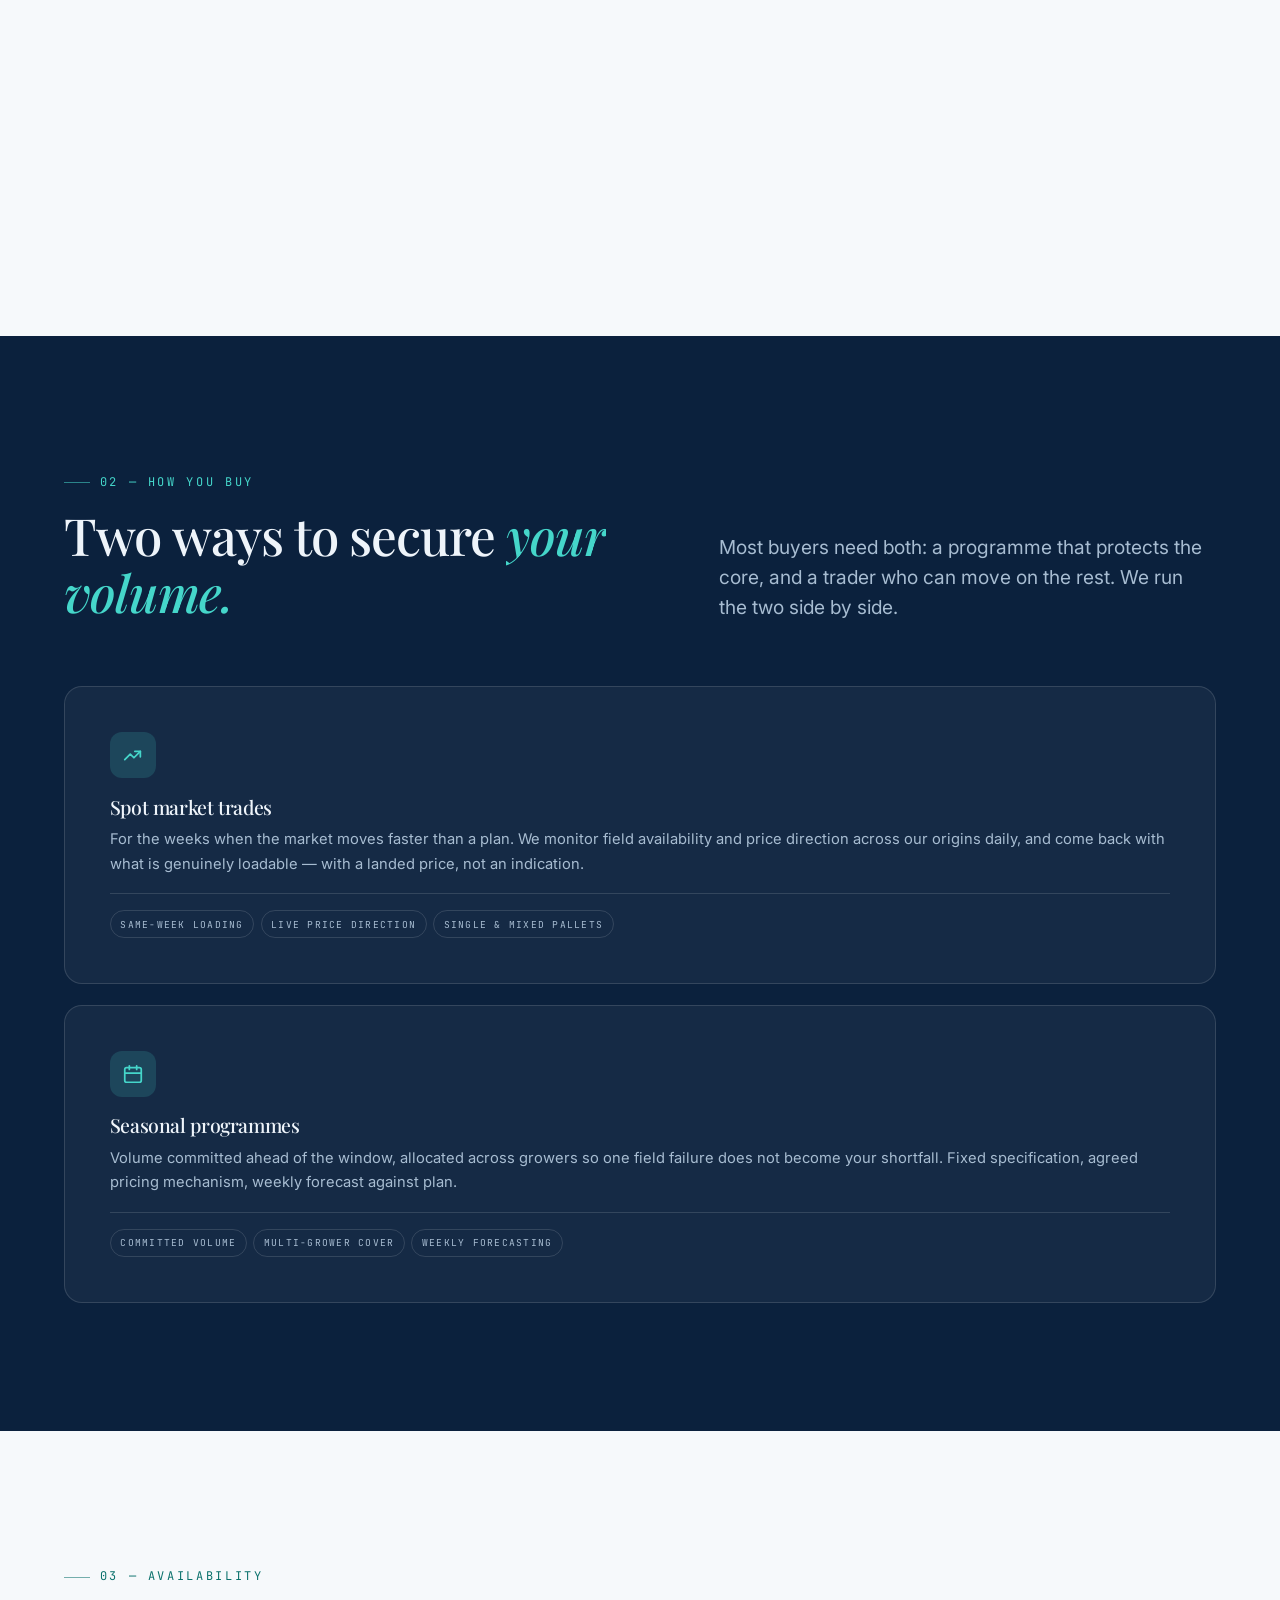
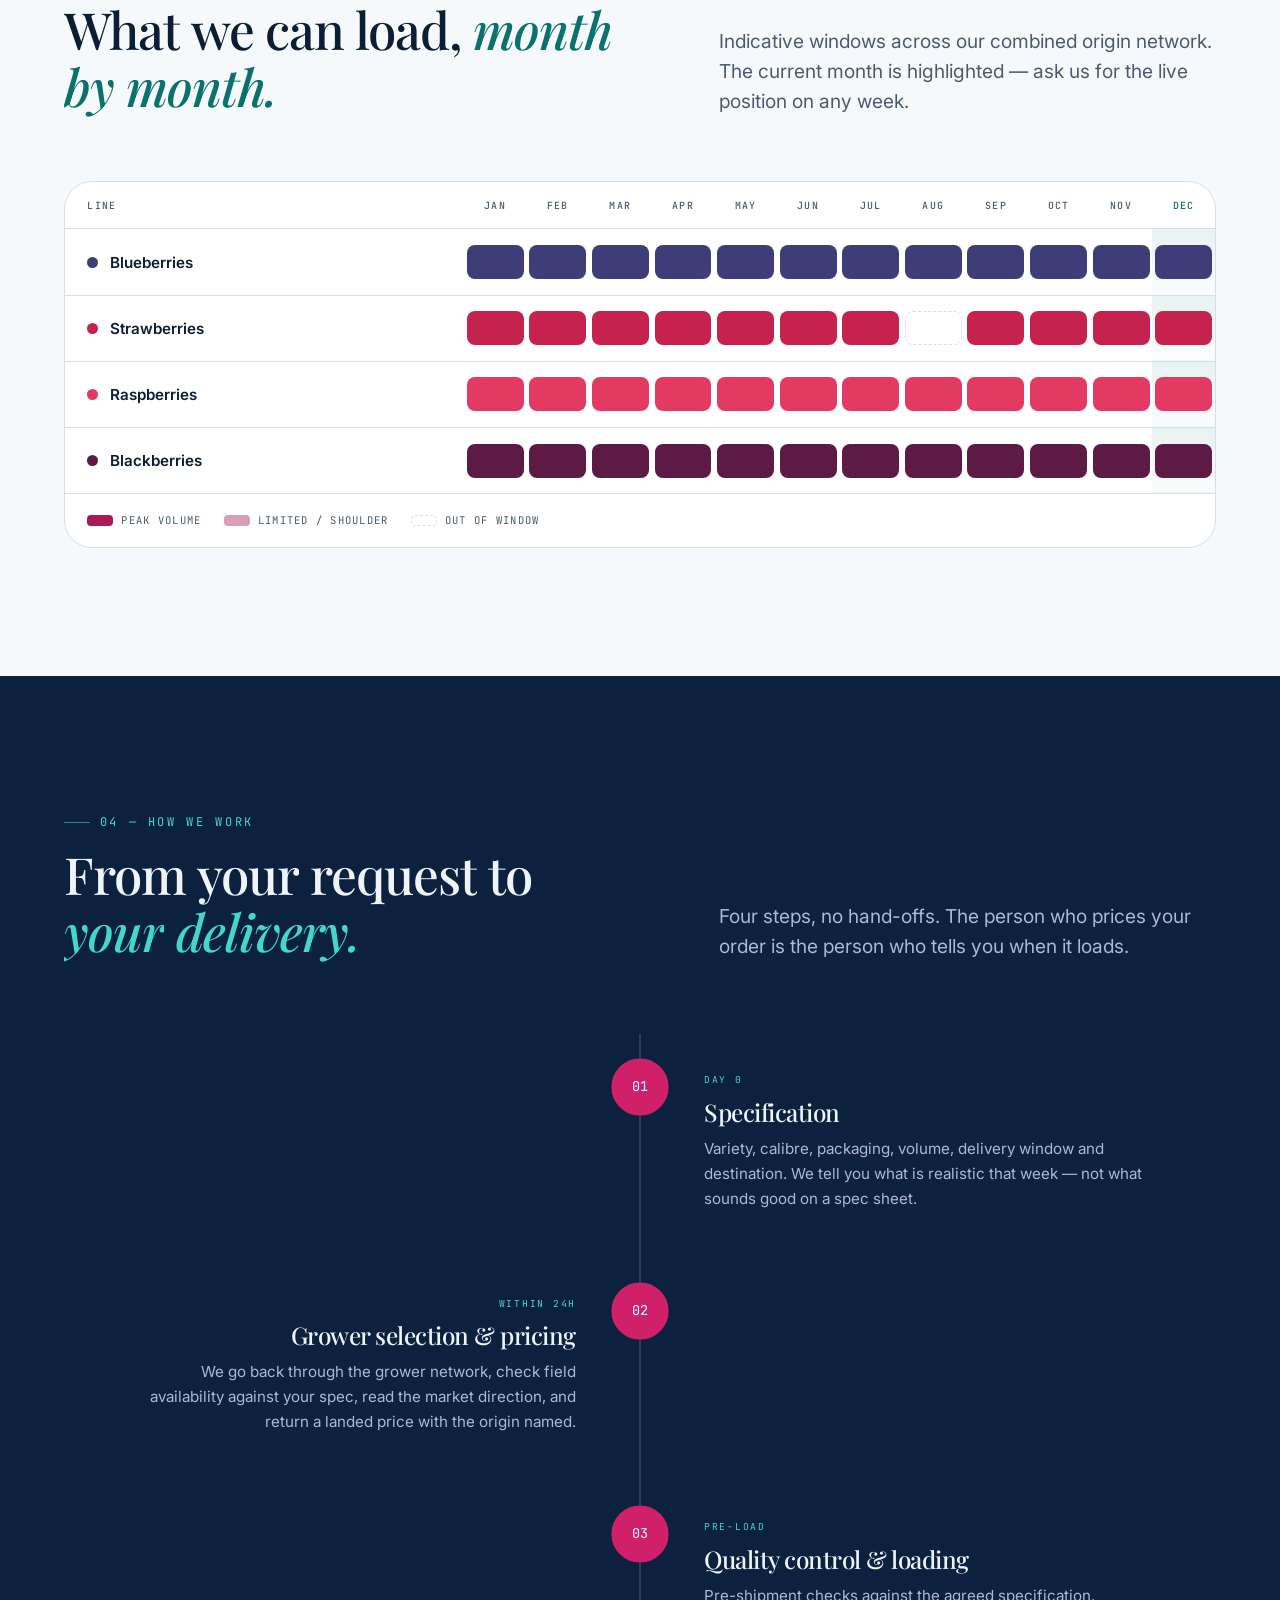
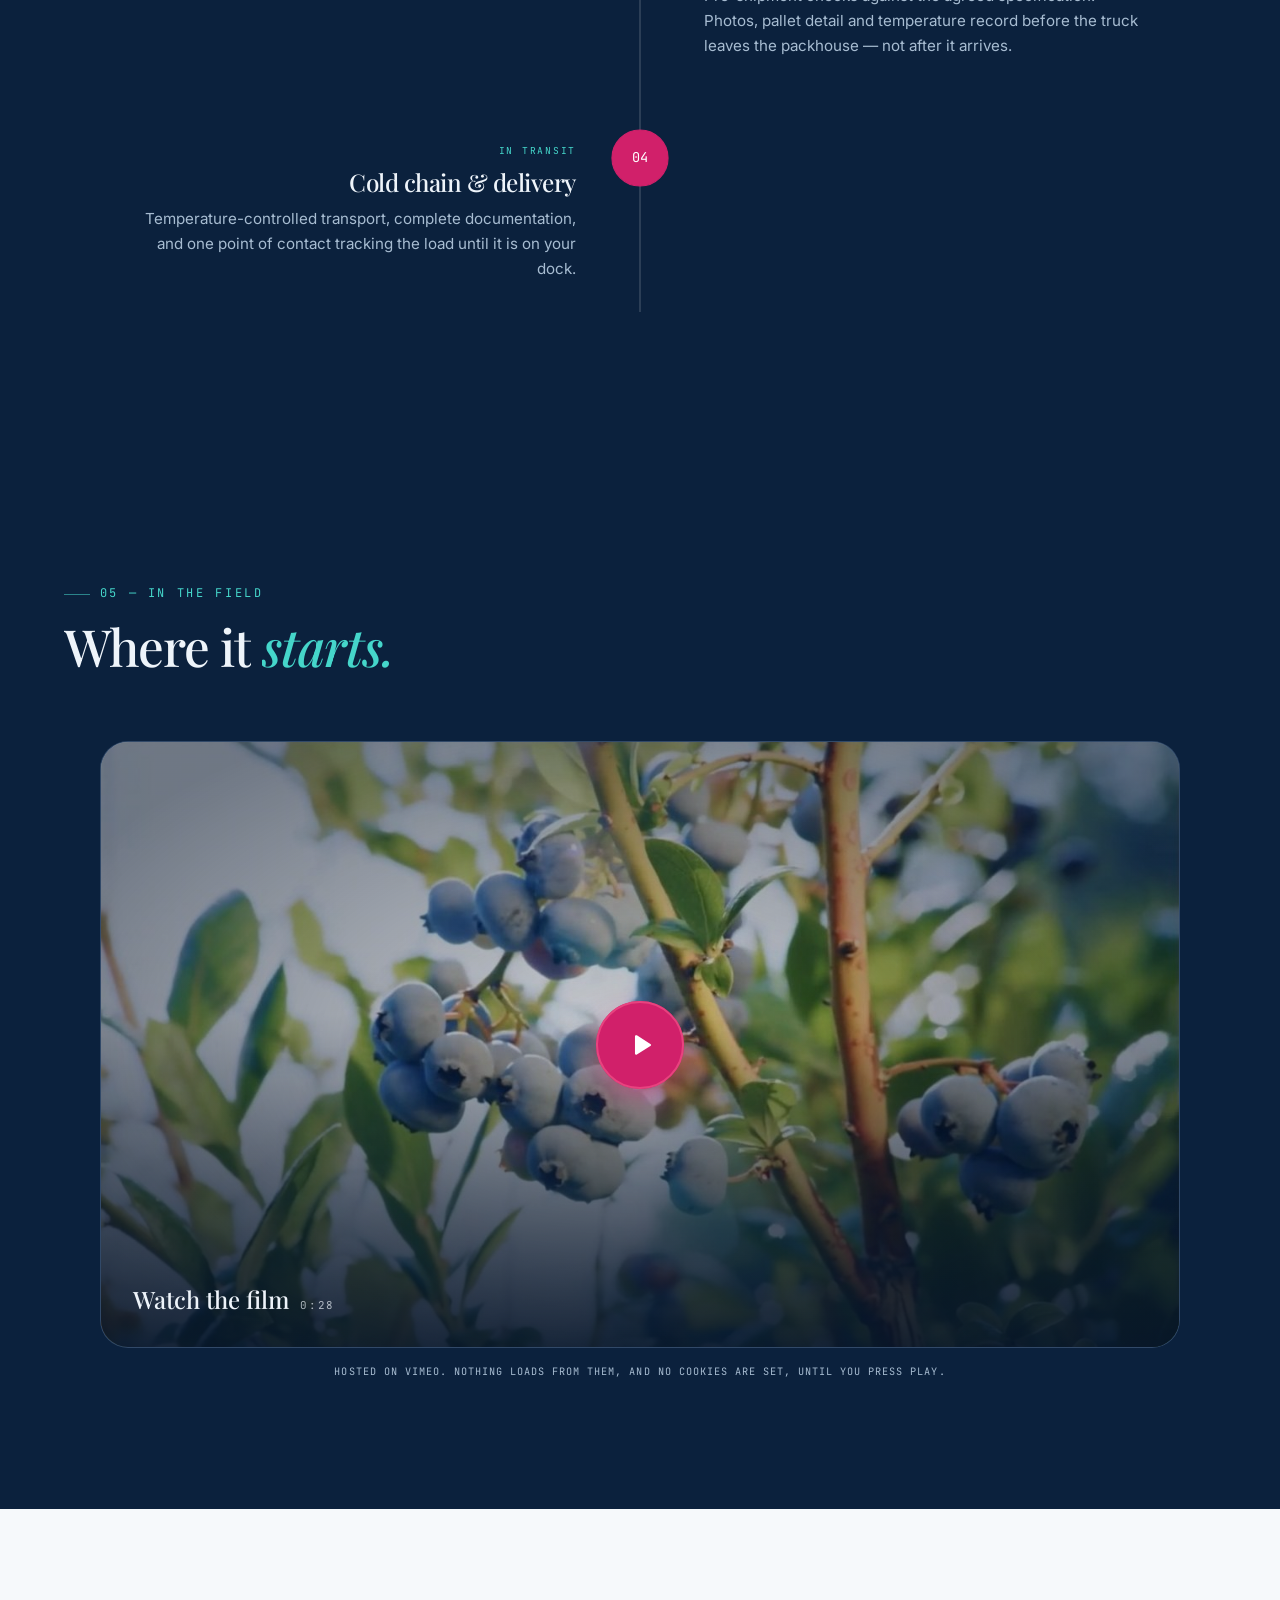
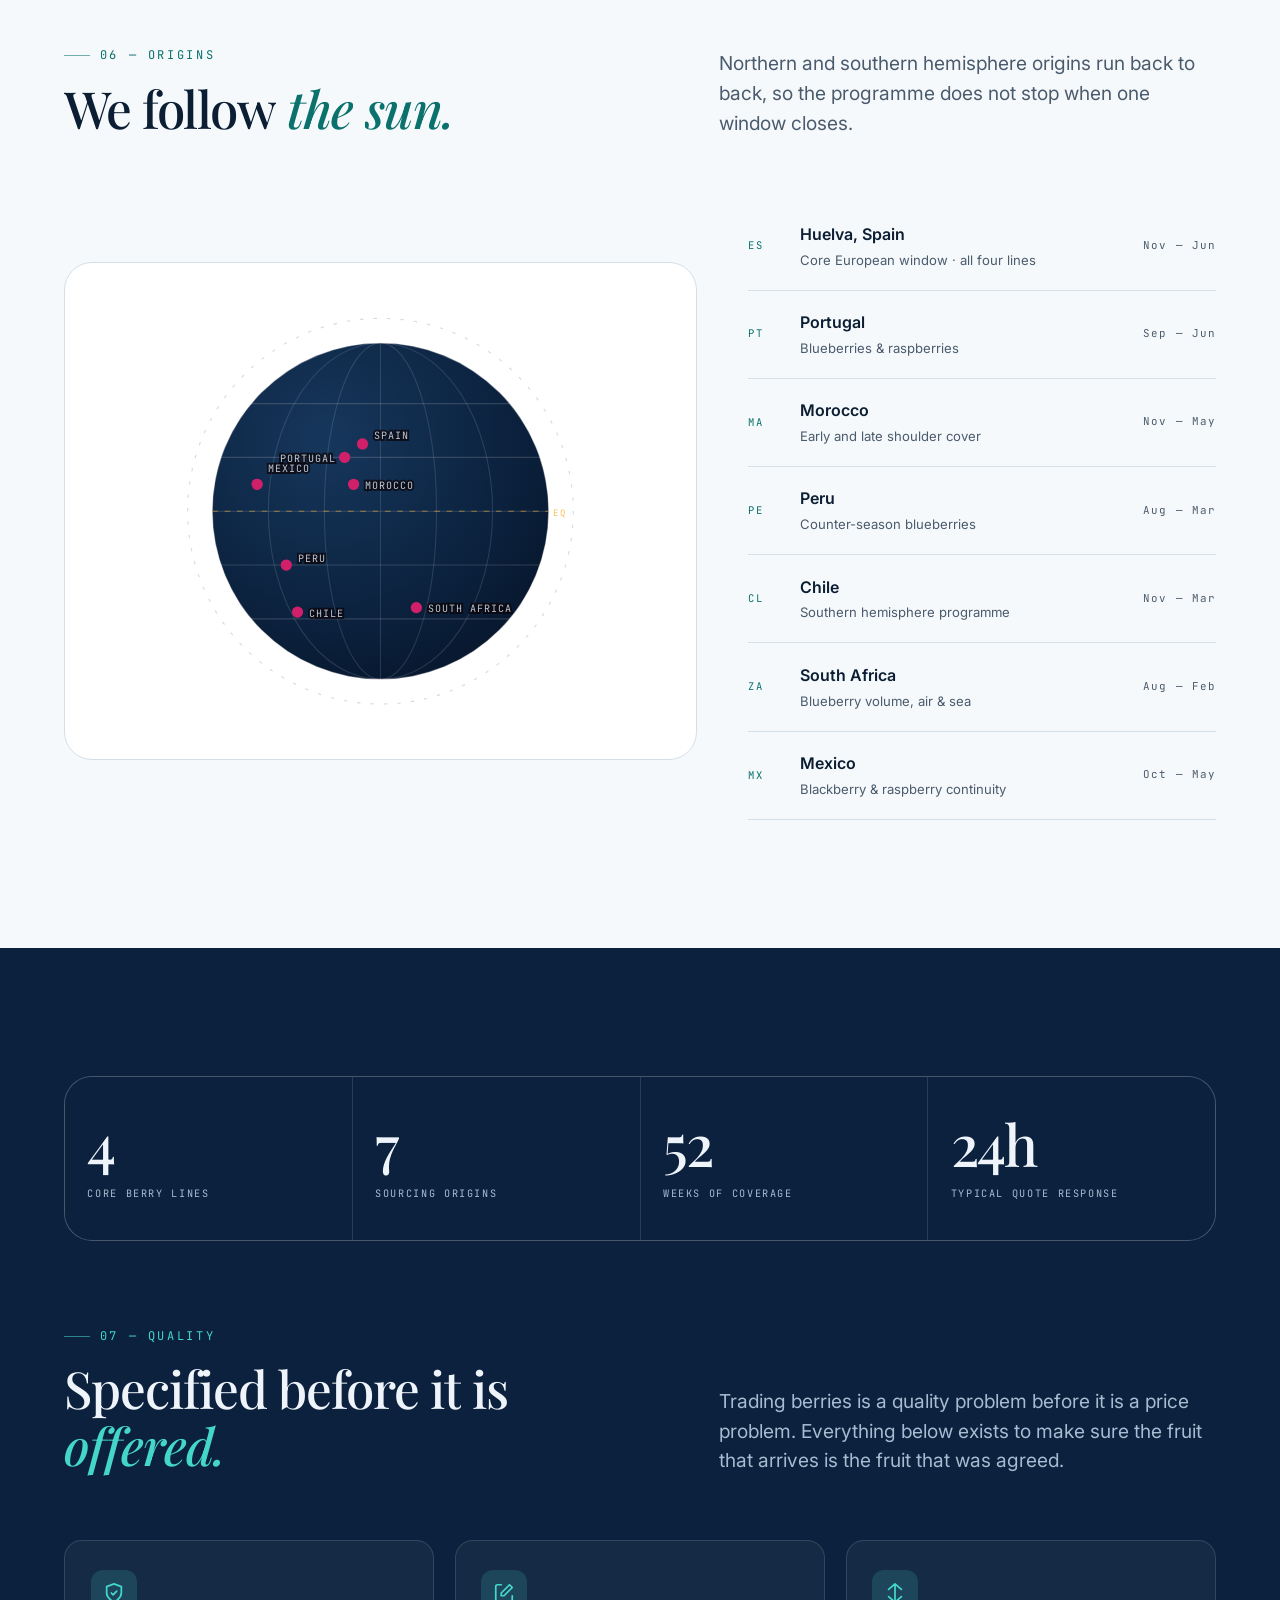
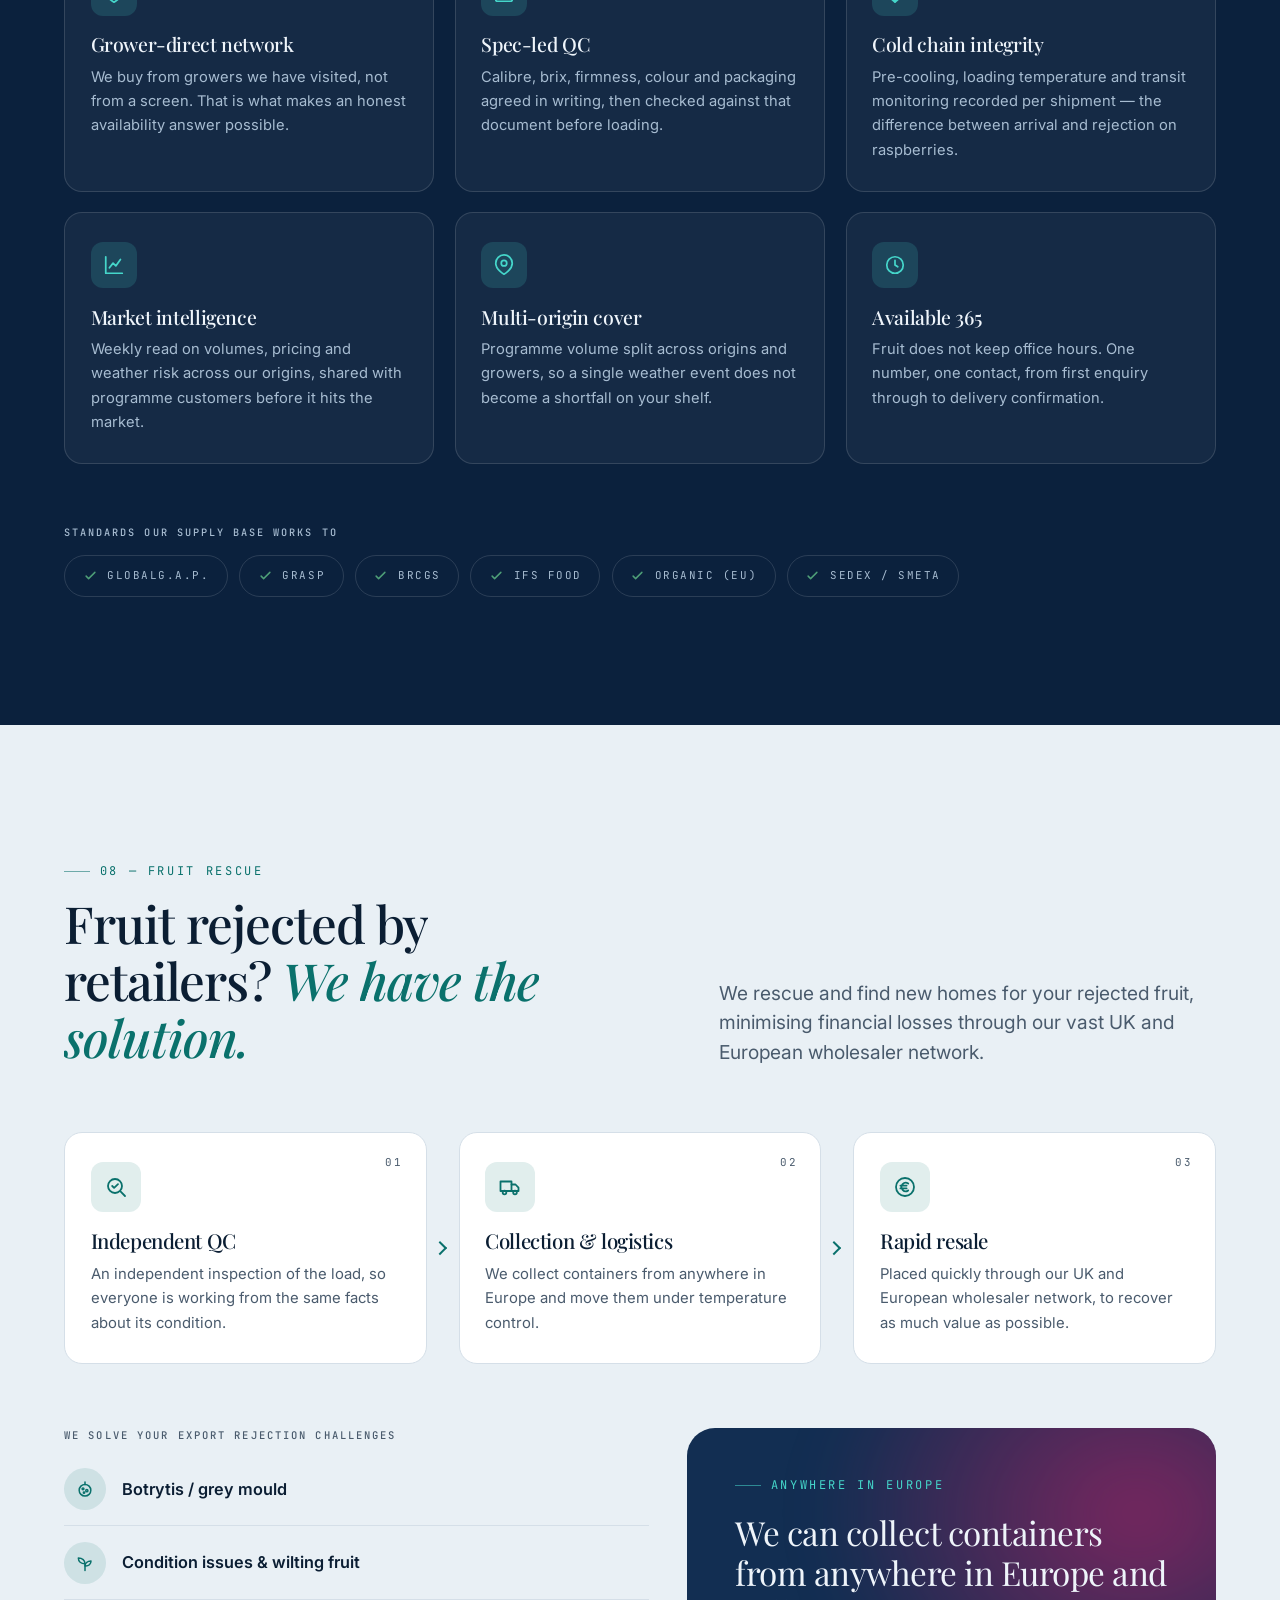
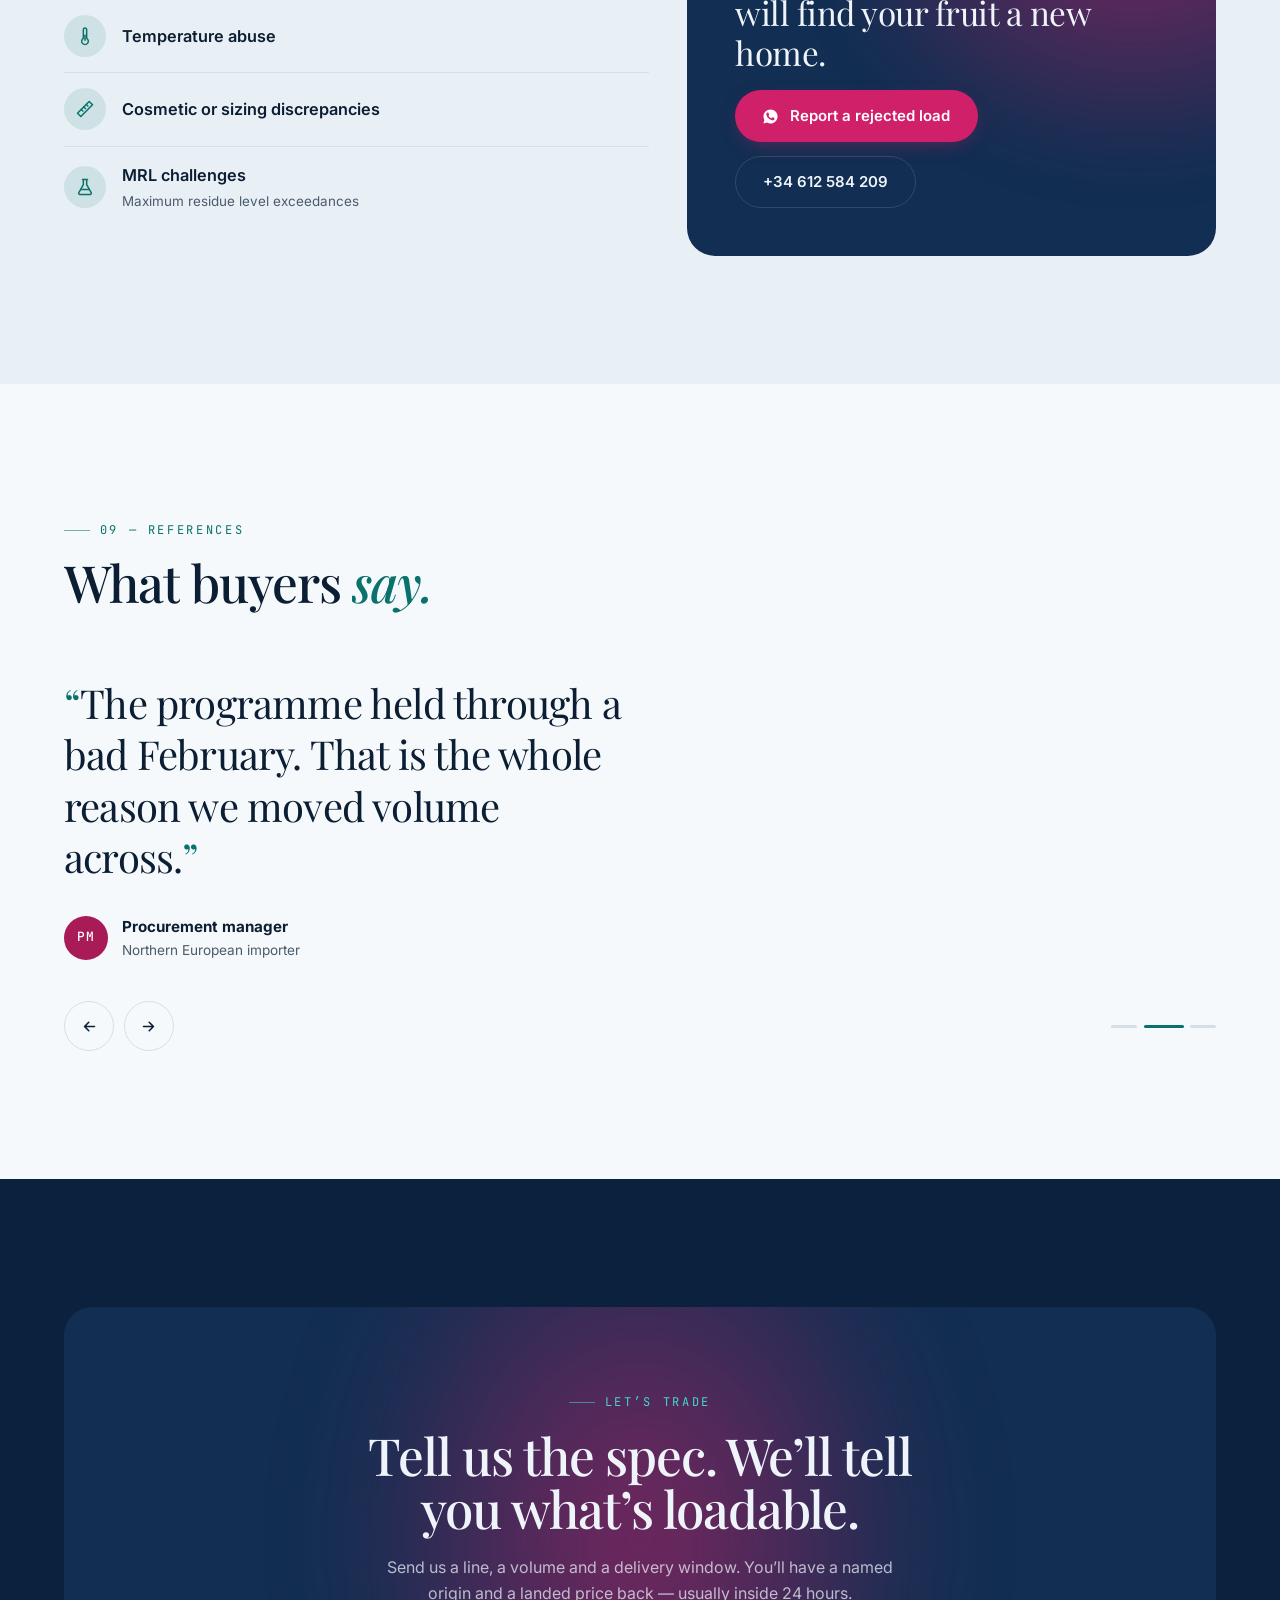
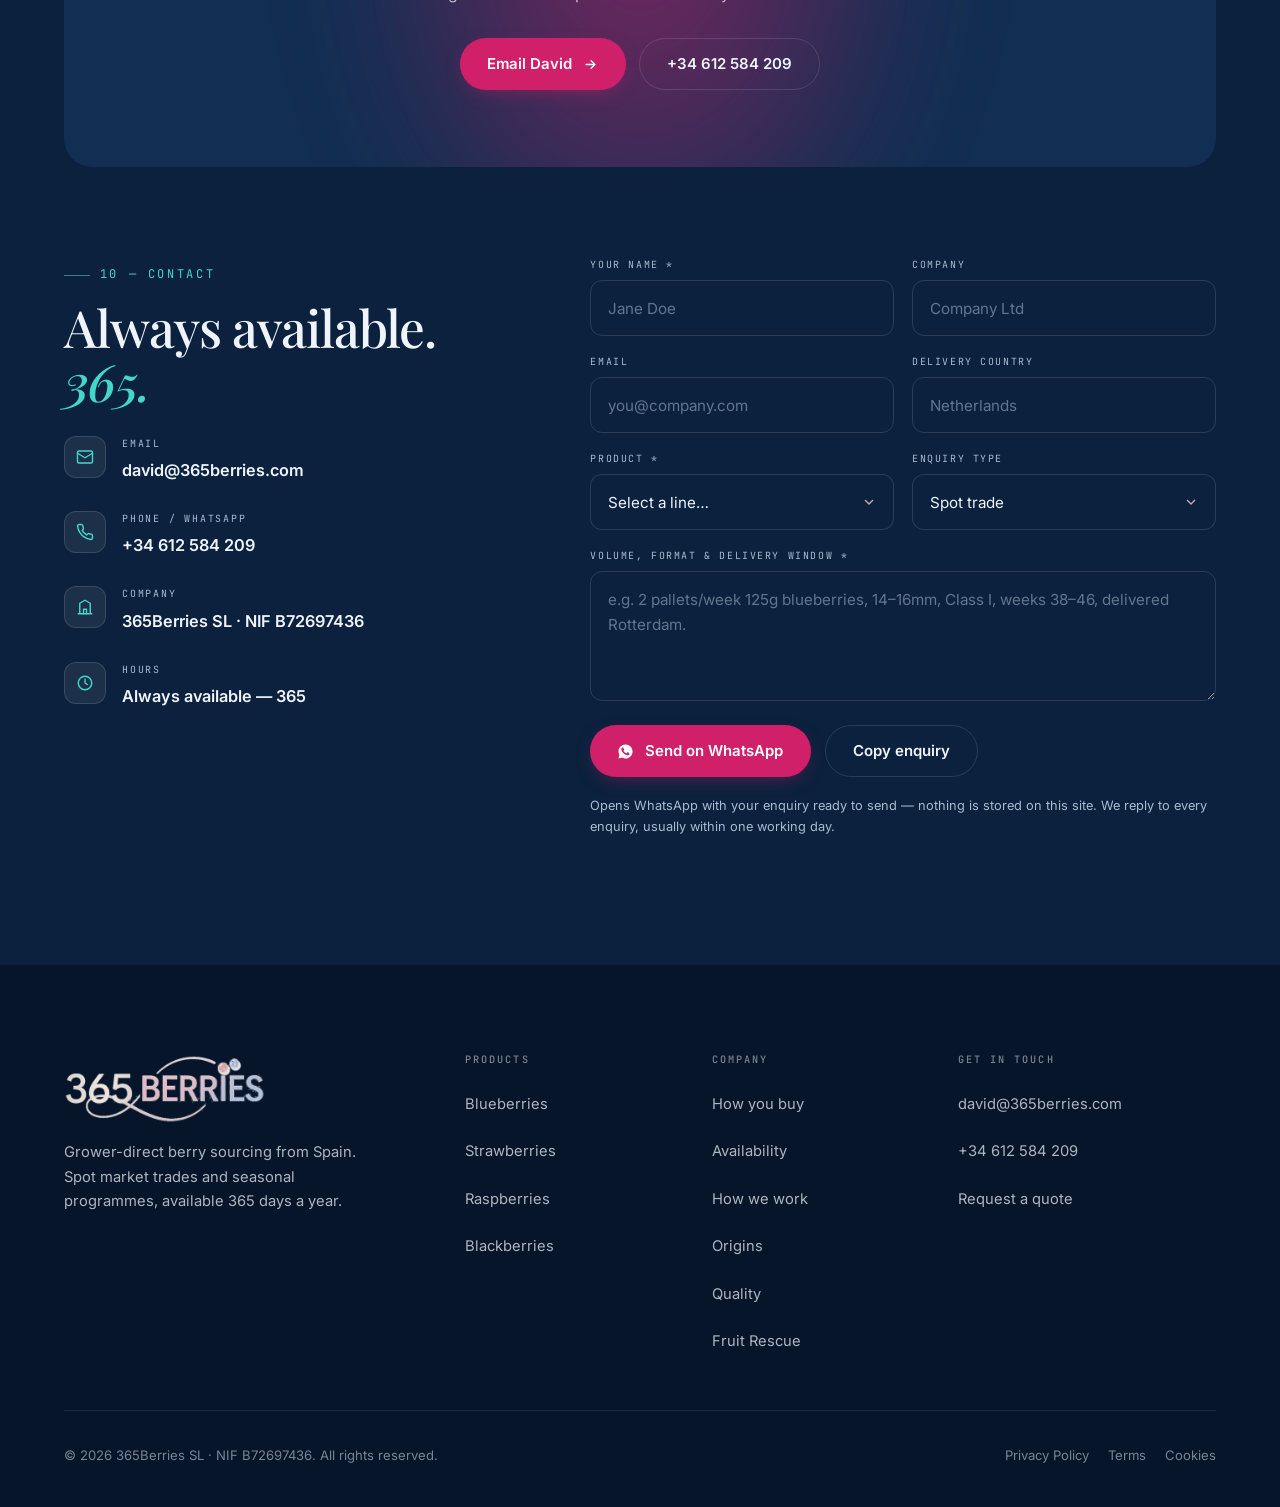
==== commit d75c947d: "Highlight the Fruit Rescue tab in the navigation It is a separate service line, so it now sits in it" ====
--- a/index.html
+++ b/index.html
@@ -86,7 +86,7 @@
       <a href="#process" data-i18n="nav.process">How we work</a>
       <a href="#origins" data-i18n="nav.origins">Origins</a>
       <a href="#quality" data-i18n="nav.quality">Quality</a>
-      <a href="#rescue" data-i18n="nav.rescue">Fruit Rescue</a>
+      <a href="#rescue" class="nav__rescue" data-i18n="nav.rescue">Fruit Rescue</a>
     </nav>
 
     <div class="header__right">
@@ -115,7 +115,7 @@
     <a href="#process" style="--i:2" data-i18n="nav.process">How we work</a>
     <a href="#origins" style="--i:3" data-i18n="nav.origins">Origins</a>
     <a href="#quality" style="--i:4" data-i18n="nav.quality">Quality</a>
-    <a href="#rescue" style="--i:5" data-i18n="nav.rescue">Fruit Rescue</a>
+    <a href="#rescue" class="nav__rescue" style="--i:5" data-i18n="nav.rescue">Fruit Rescue</a>
     <a href="#contact" style="--i:6" data-i18n="nav.contact">Contact</a>
   </nav>
   <div class="drawer__foot">
--- a/styles.css
+++ b/styles.css
@@ -1138,3 +1138,21 @@
   font-family:var(--font-display);font-size:clamp(1.5rem,2.6vw,2.15rem);
   line-height:1.2;letter-spacing:-.015em;
 }
+
+/* ---------- 27. FRUIT RESCUE NAV ---------- */
+/* A separate service line, so it gets its own pill rather than reading as
+   another section link. Teal, so it does not compete with the pink CTA. */
+.nav a.nav__rescue{
+  color:var(--teal-300);
+  background:color-mix(in srgb,var(--teal-300) 12%,transparent);
+  box-shadow:inset 0 0 0 1px color-mix(in srgb,var(--teal-300) 40%,transparent);
+}
+.nav a.nav__rescue::before{display:none}      /* it carries its own background */
+.nav a.nav__rescue:hover,
+.nav a.nav__rescue.is-active{
+  color:var(--navy-950);
+  background:var(--teal-300);
+  box-shadow:none;
+}
+.drawer__nav a.nav__rescue,
+.drawer__nav a.nav__rescue::after{color:var(--teal-300)}
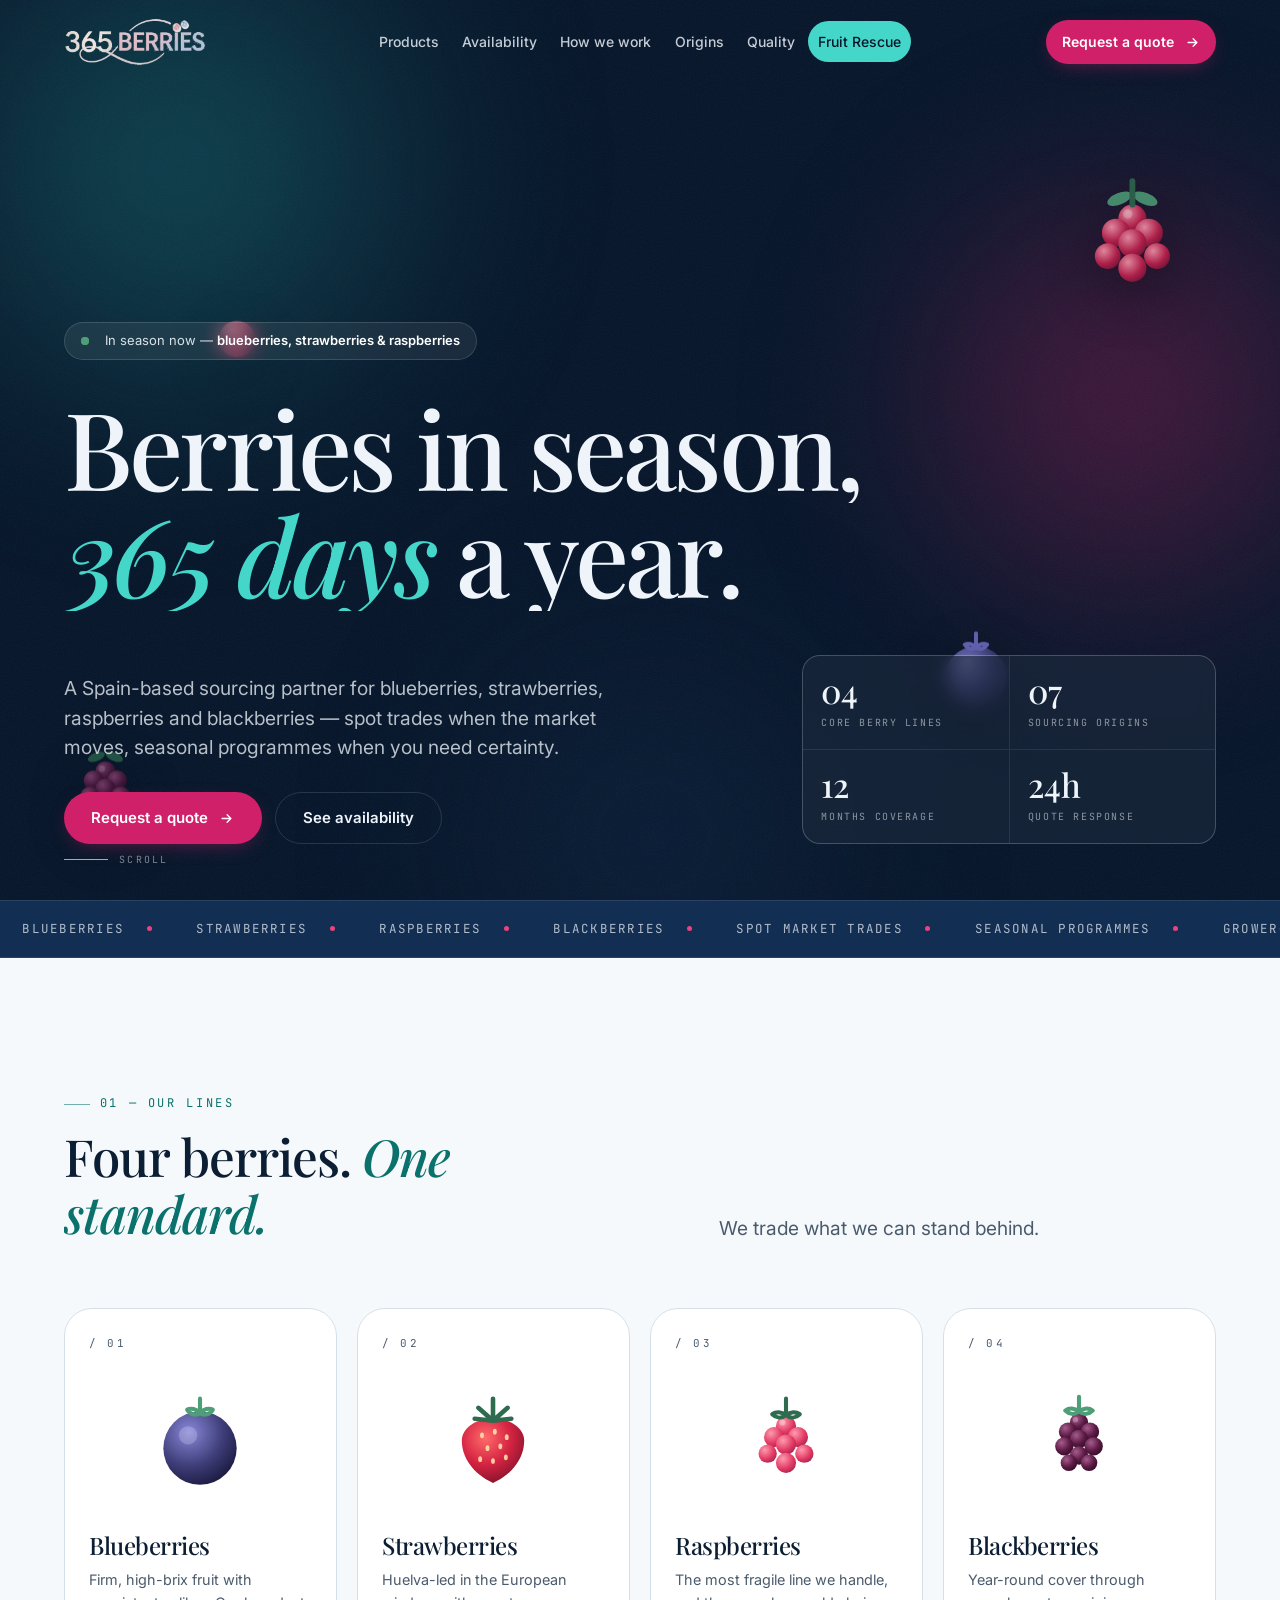
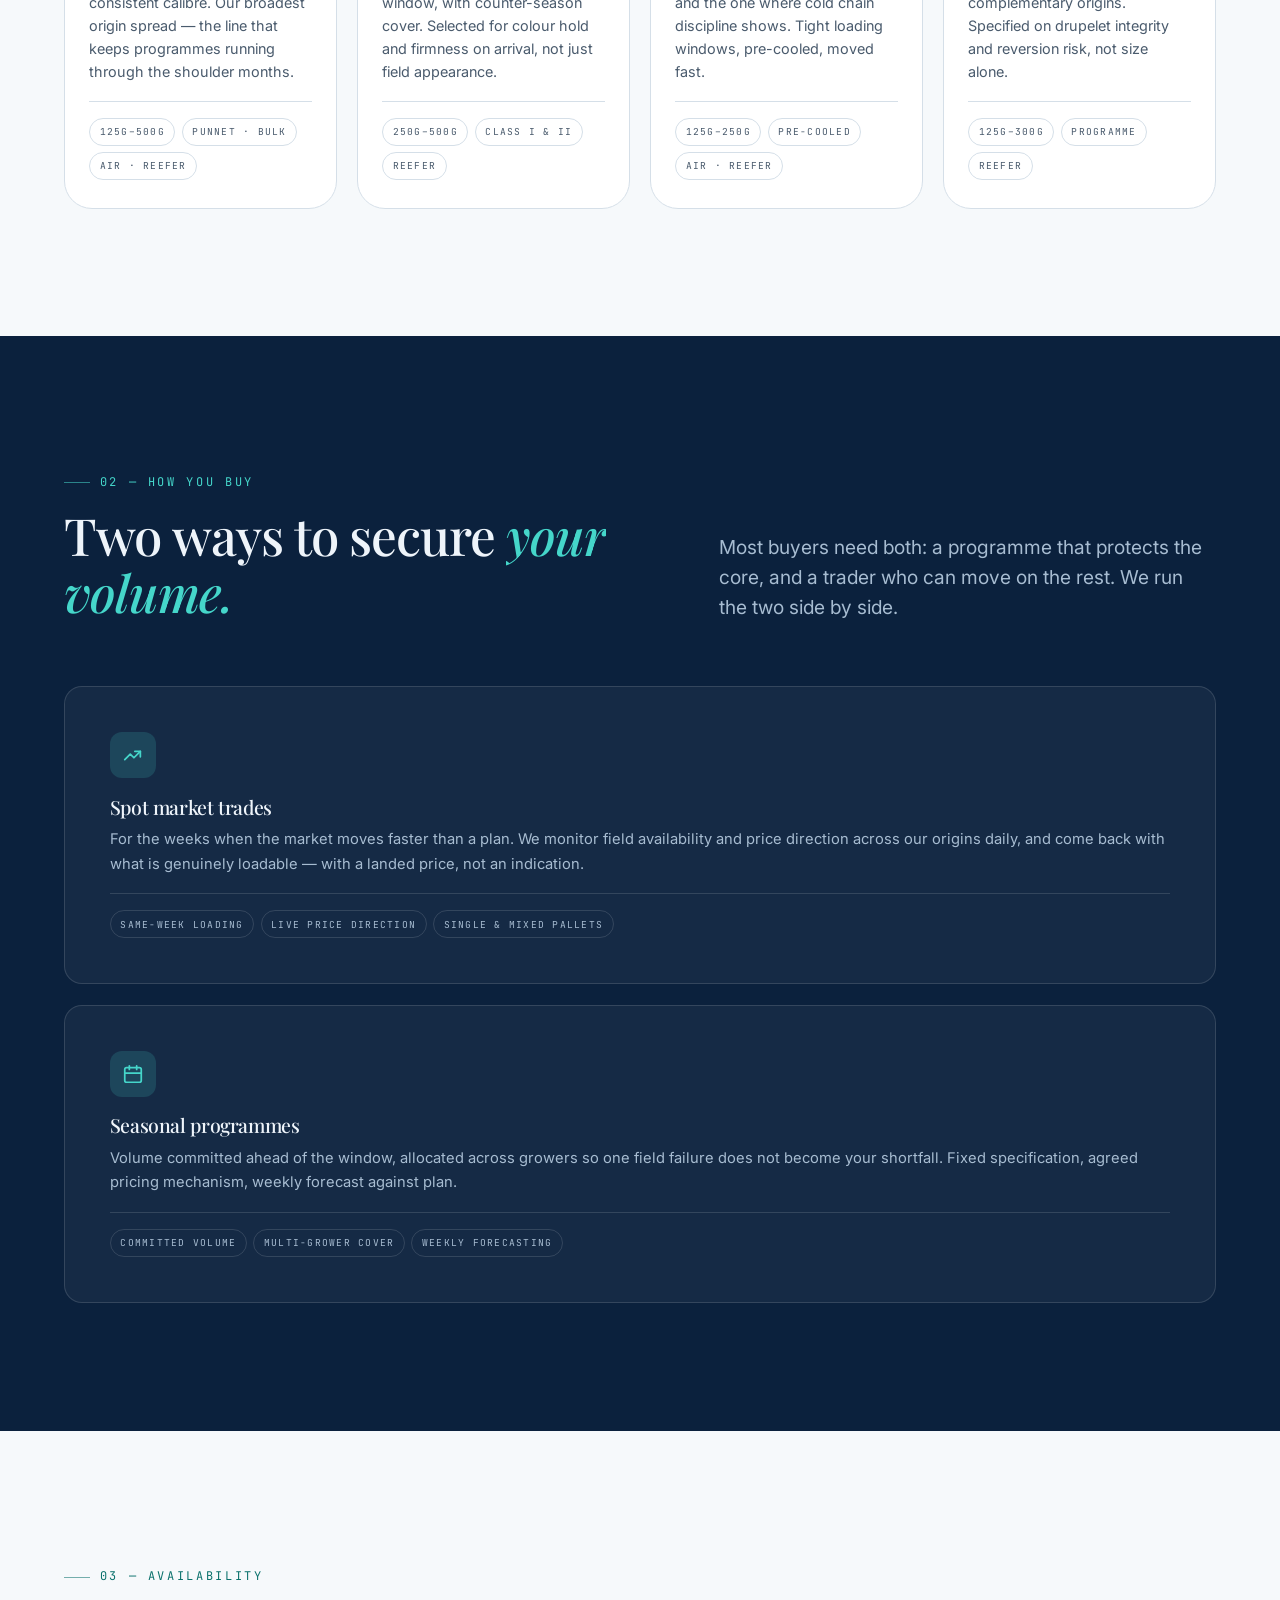
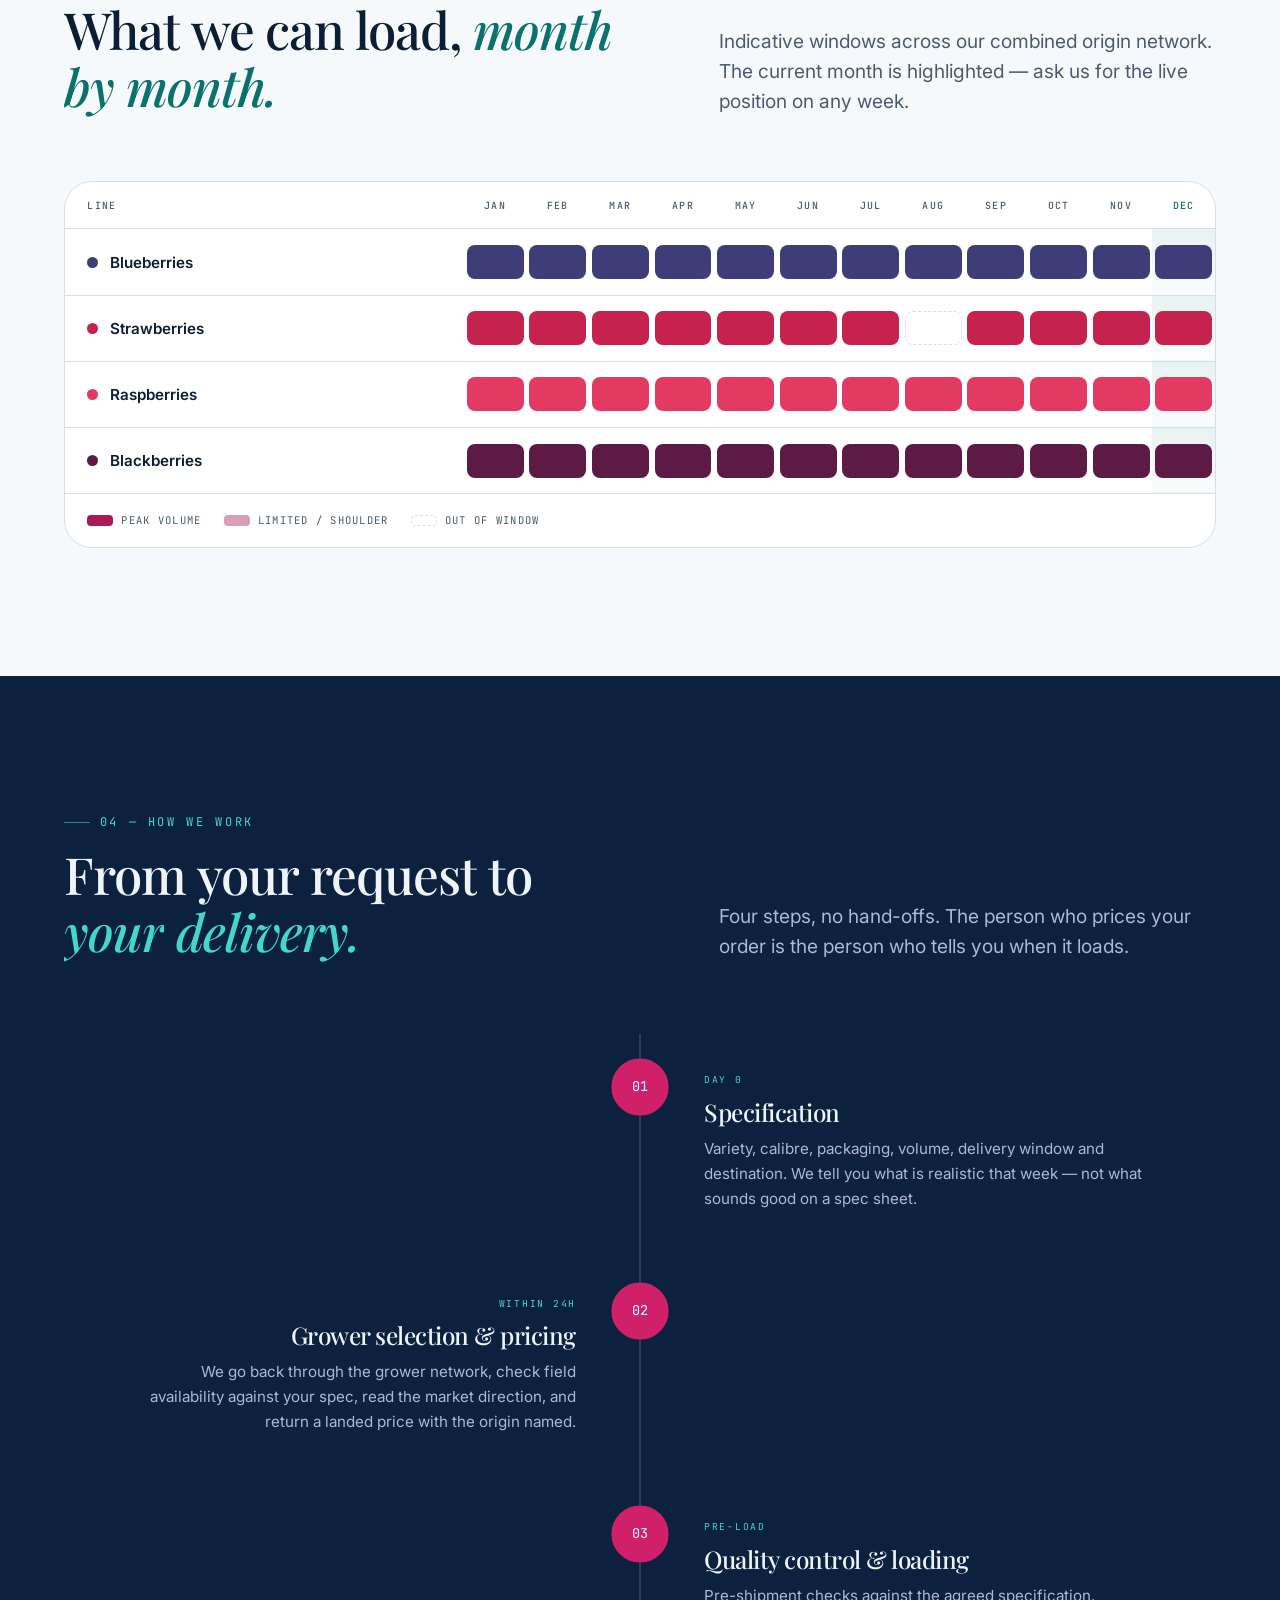
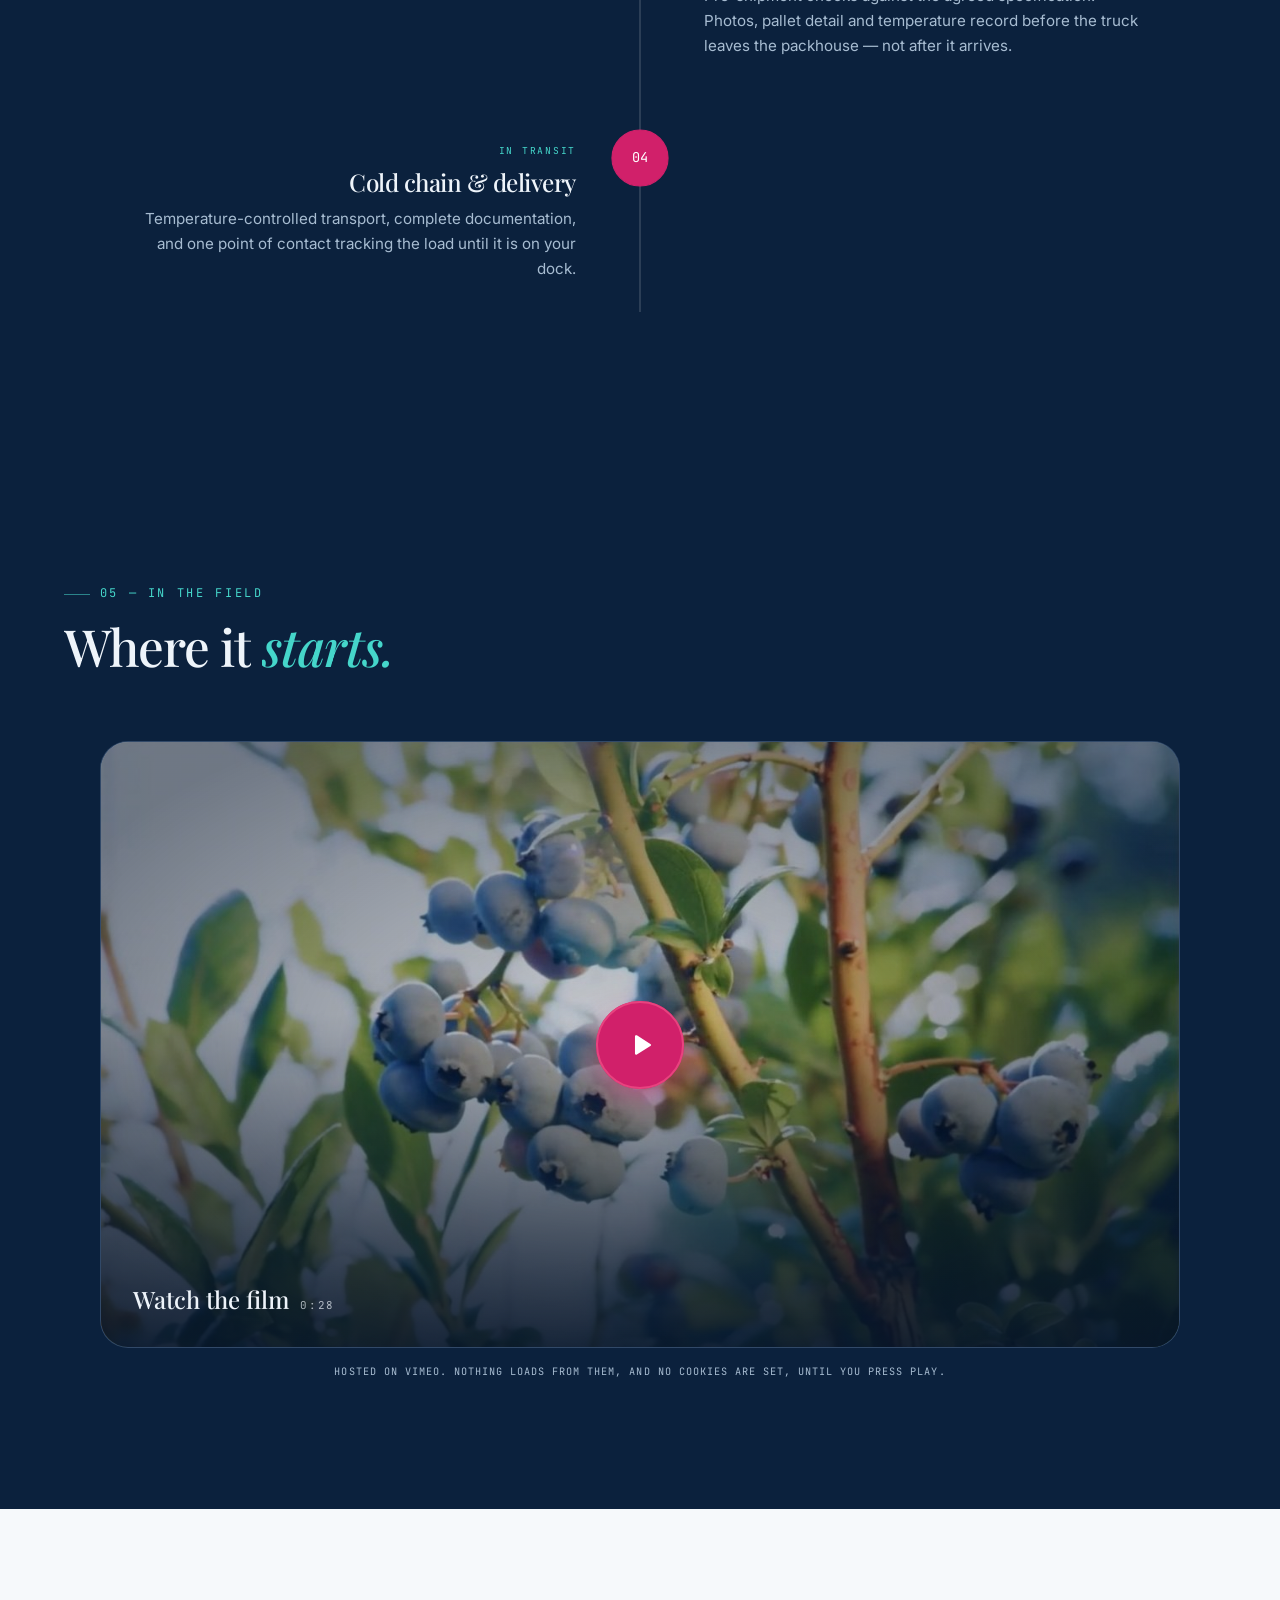
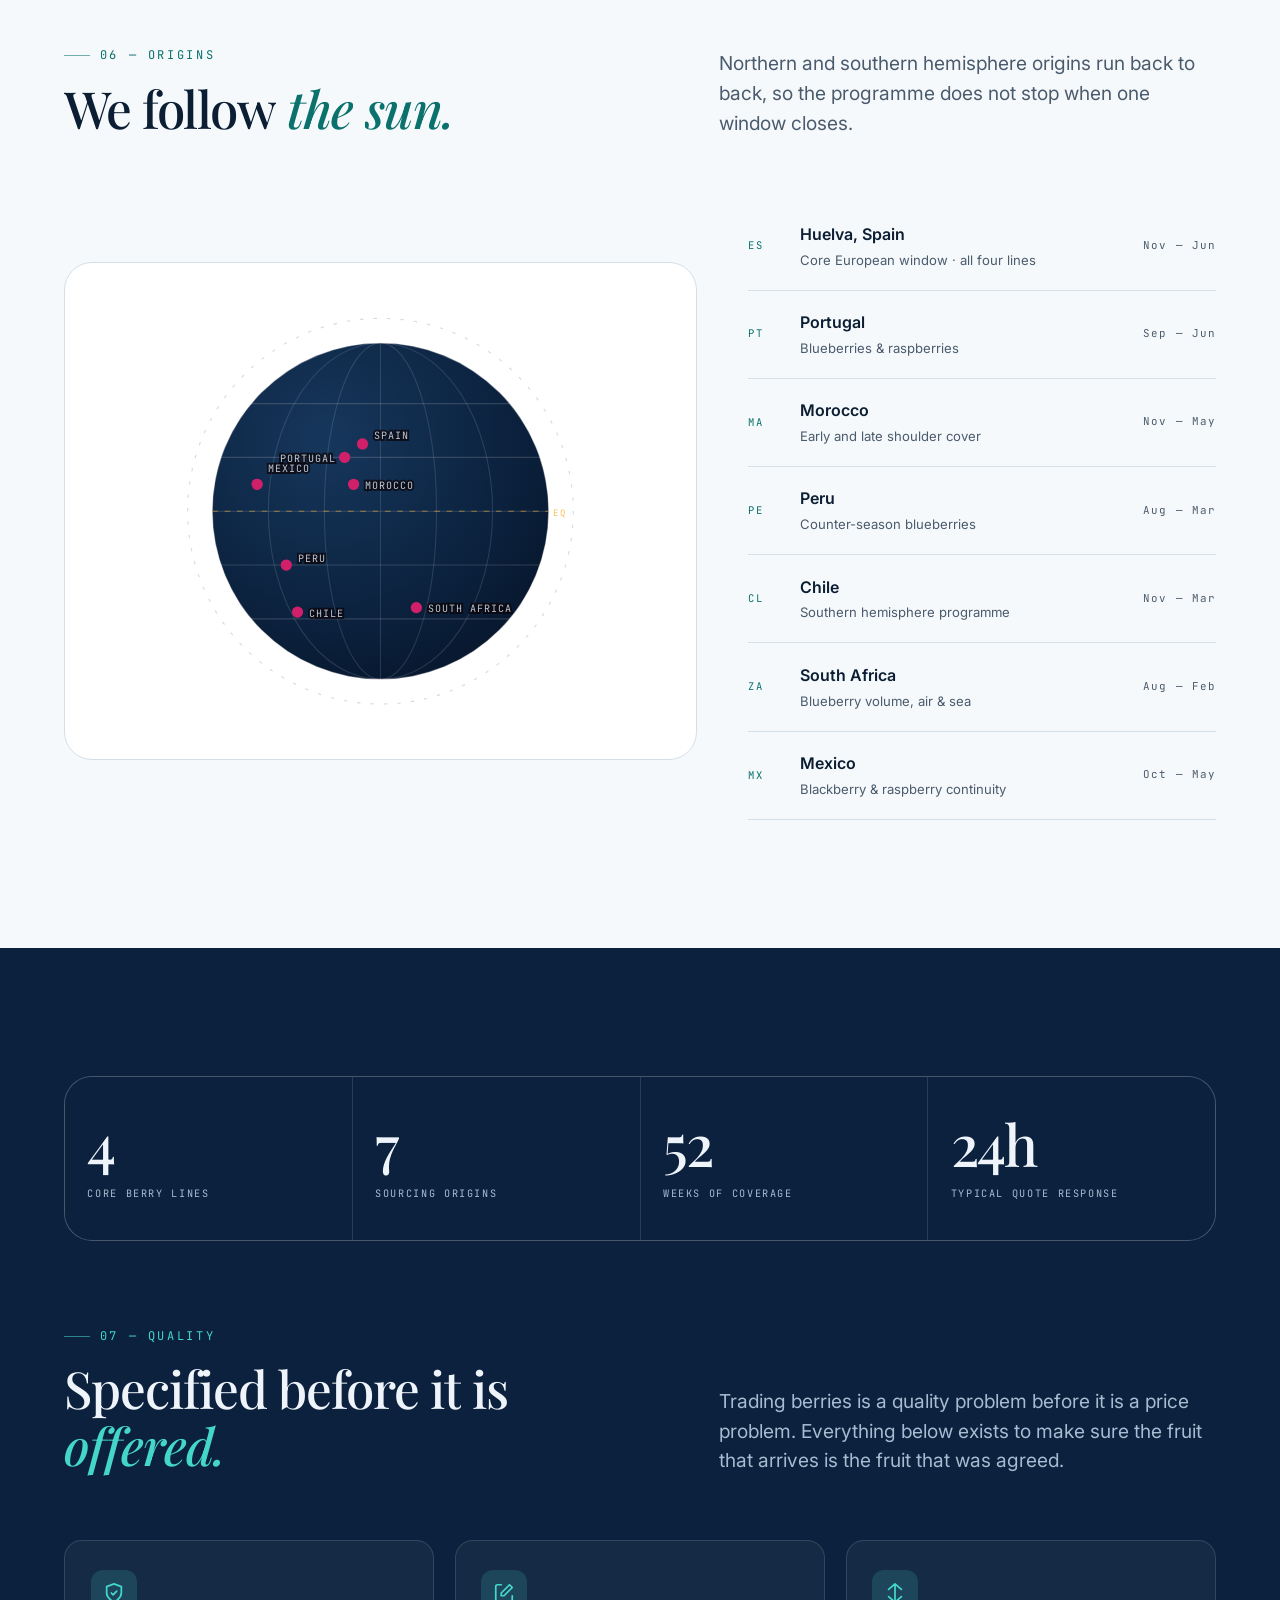
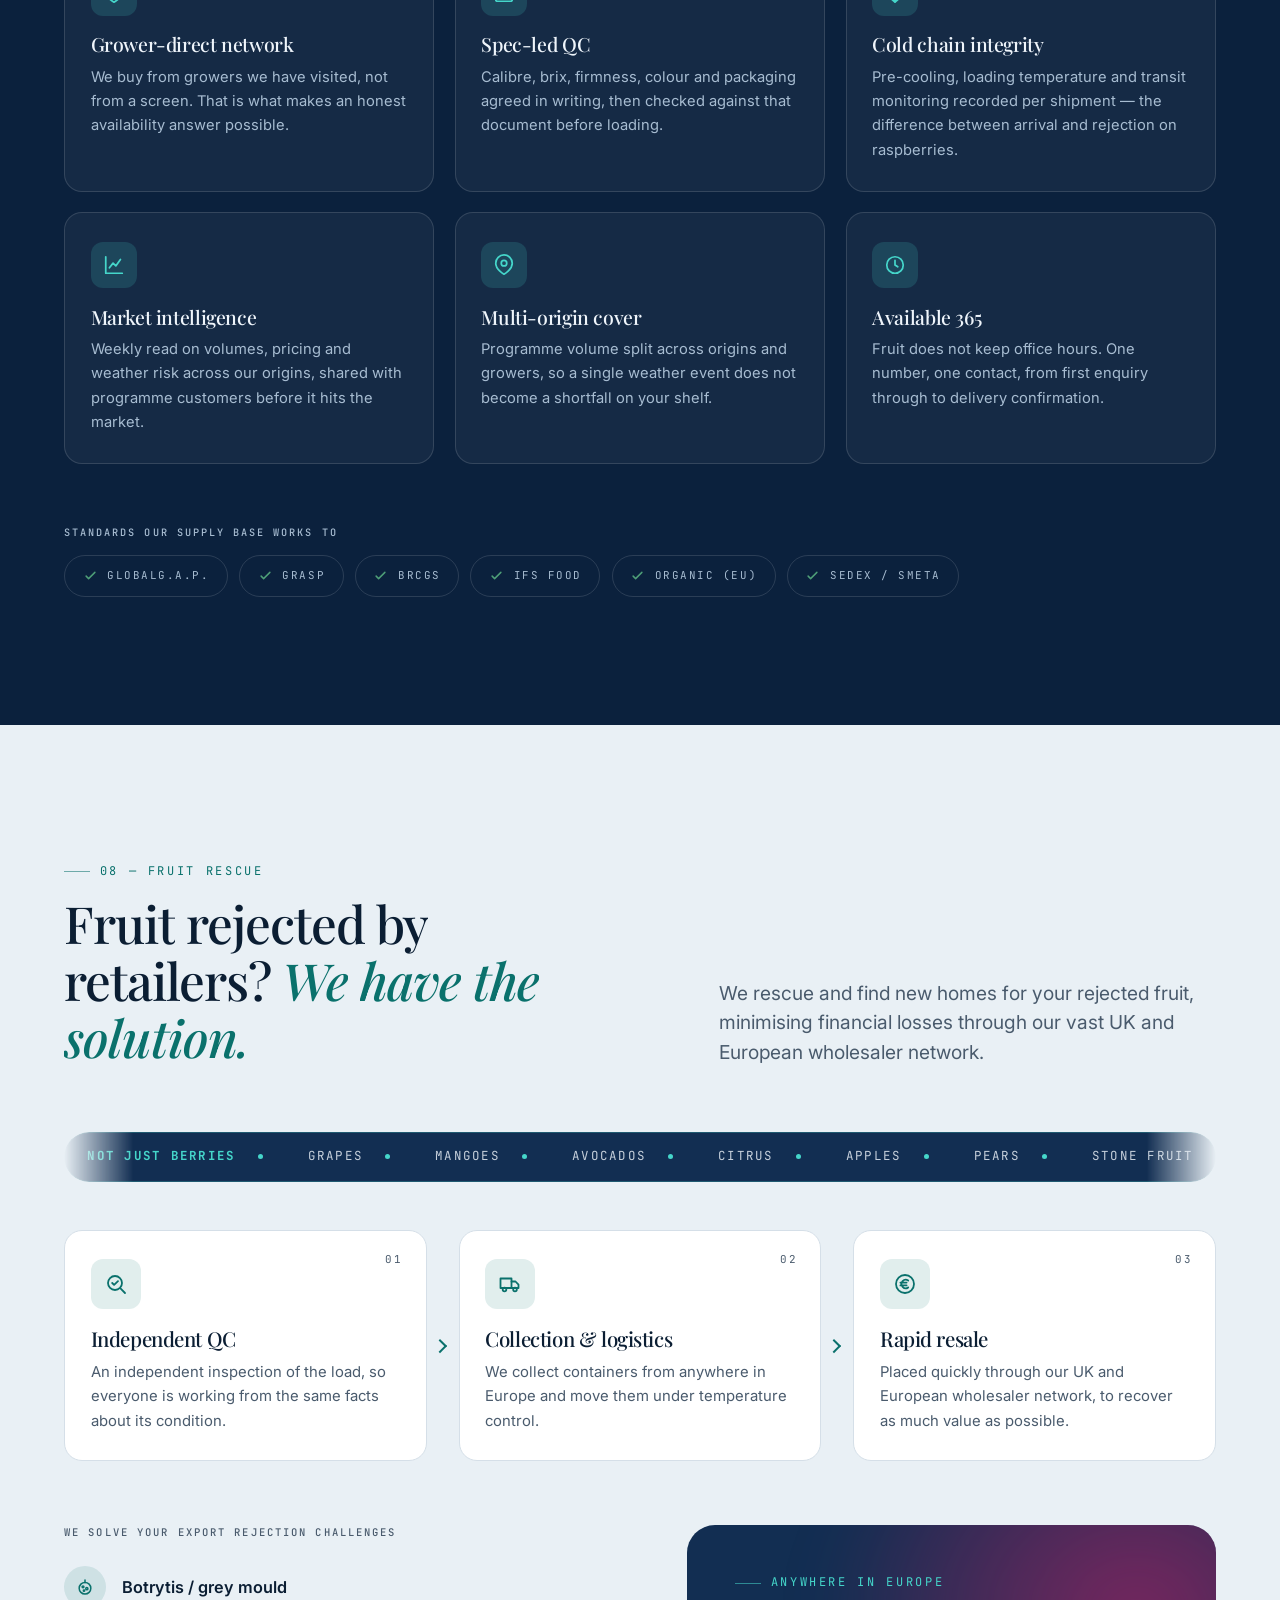
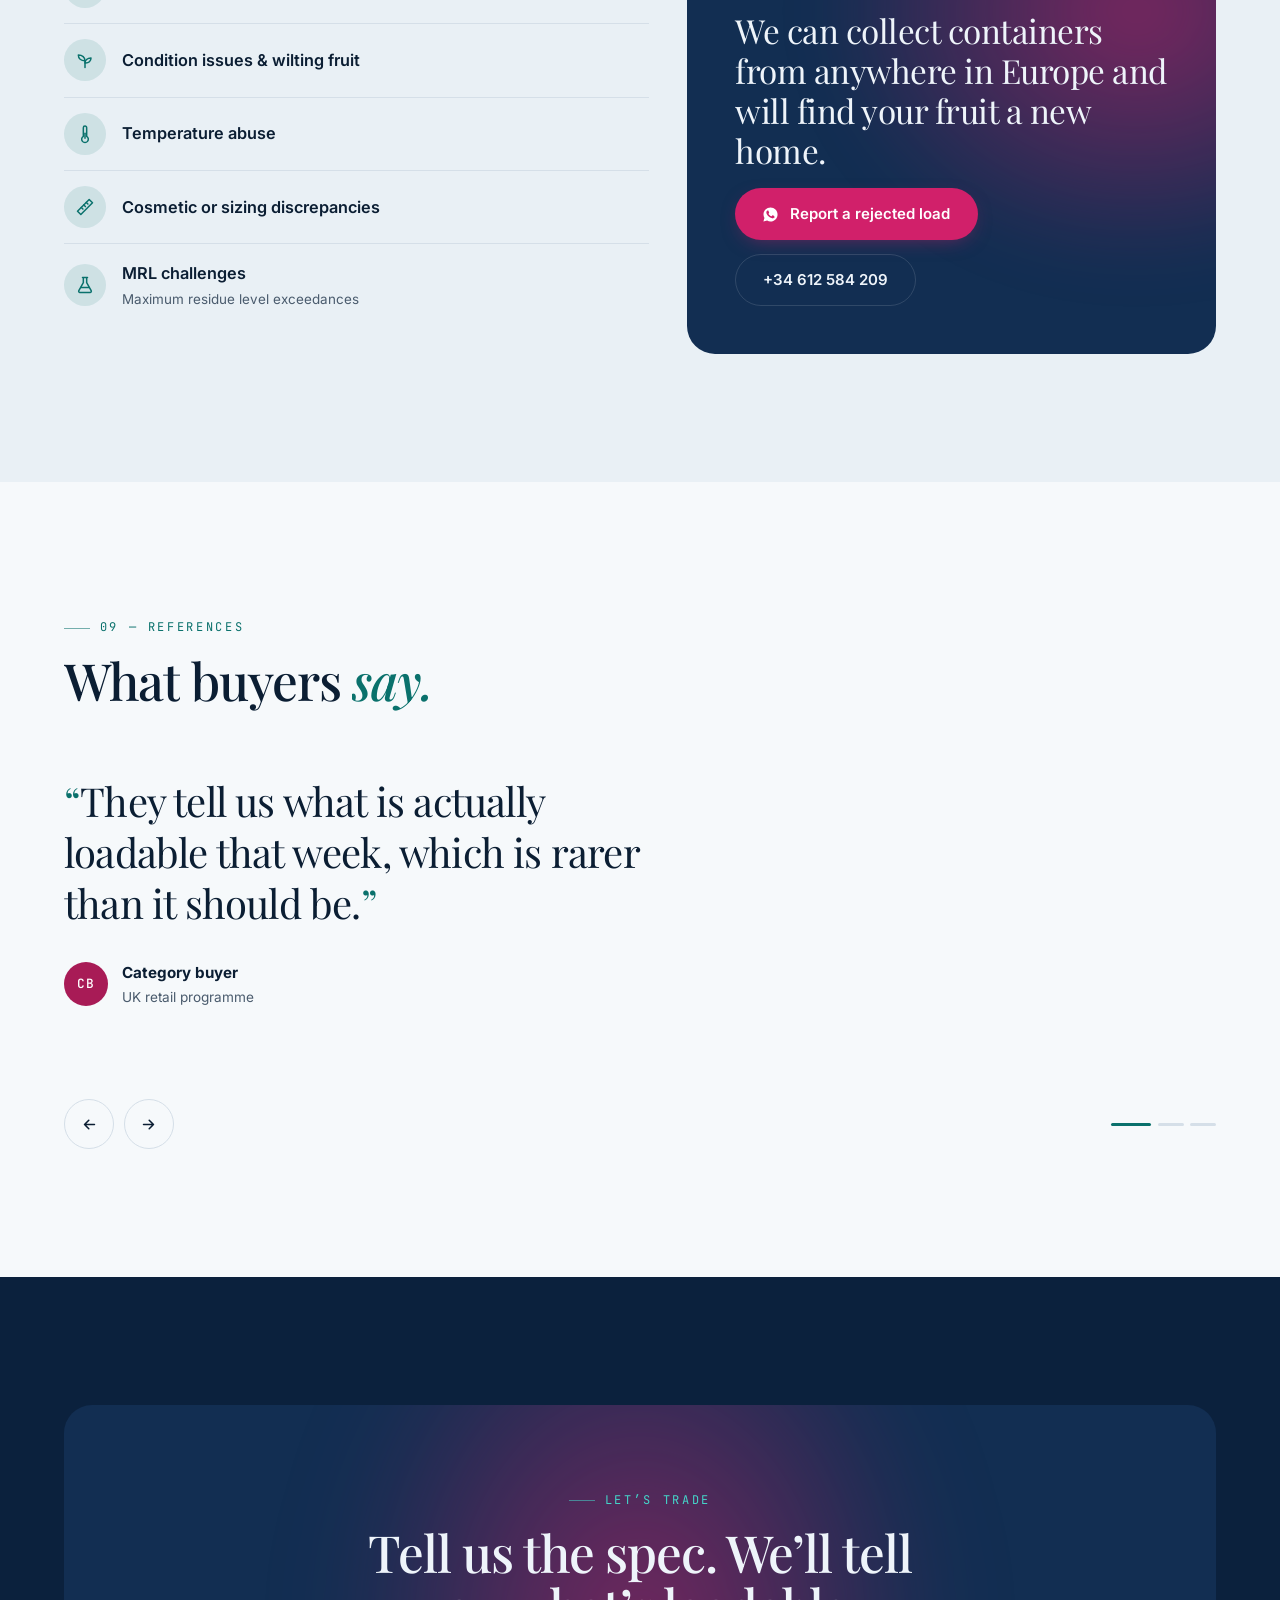
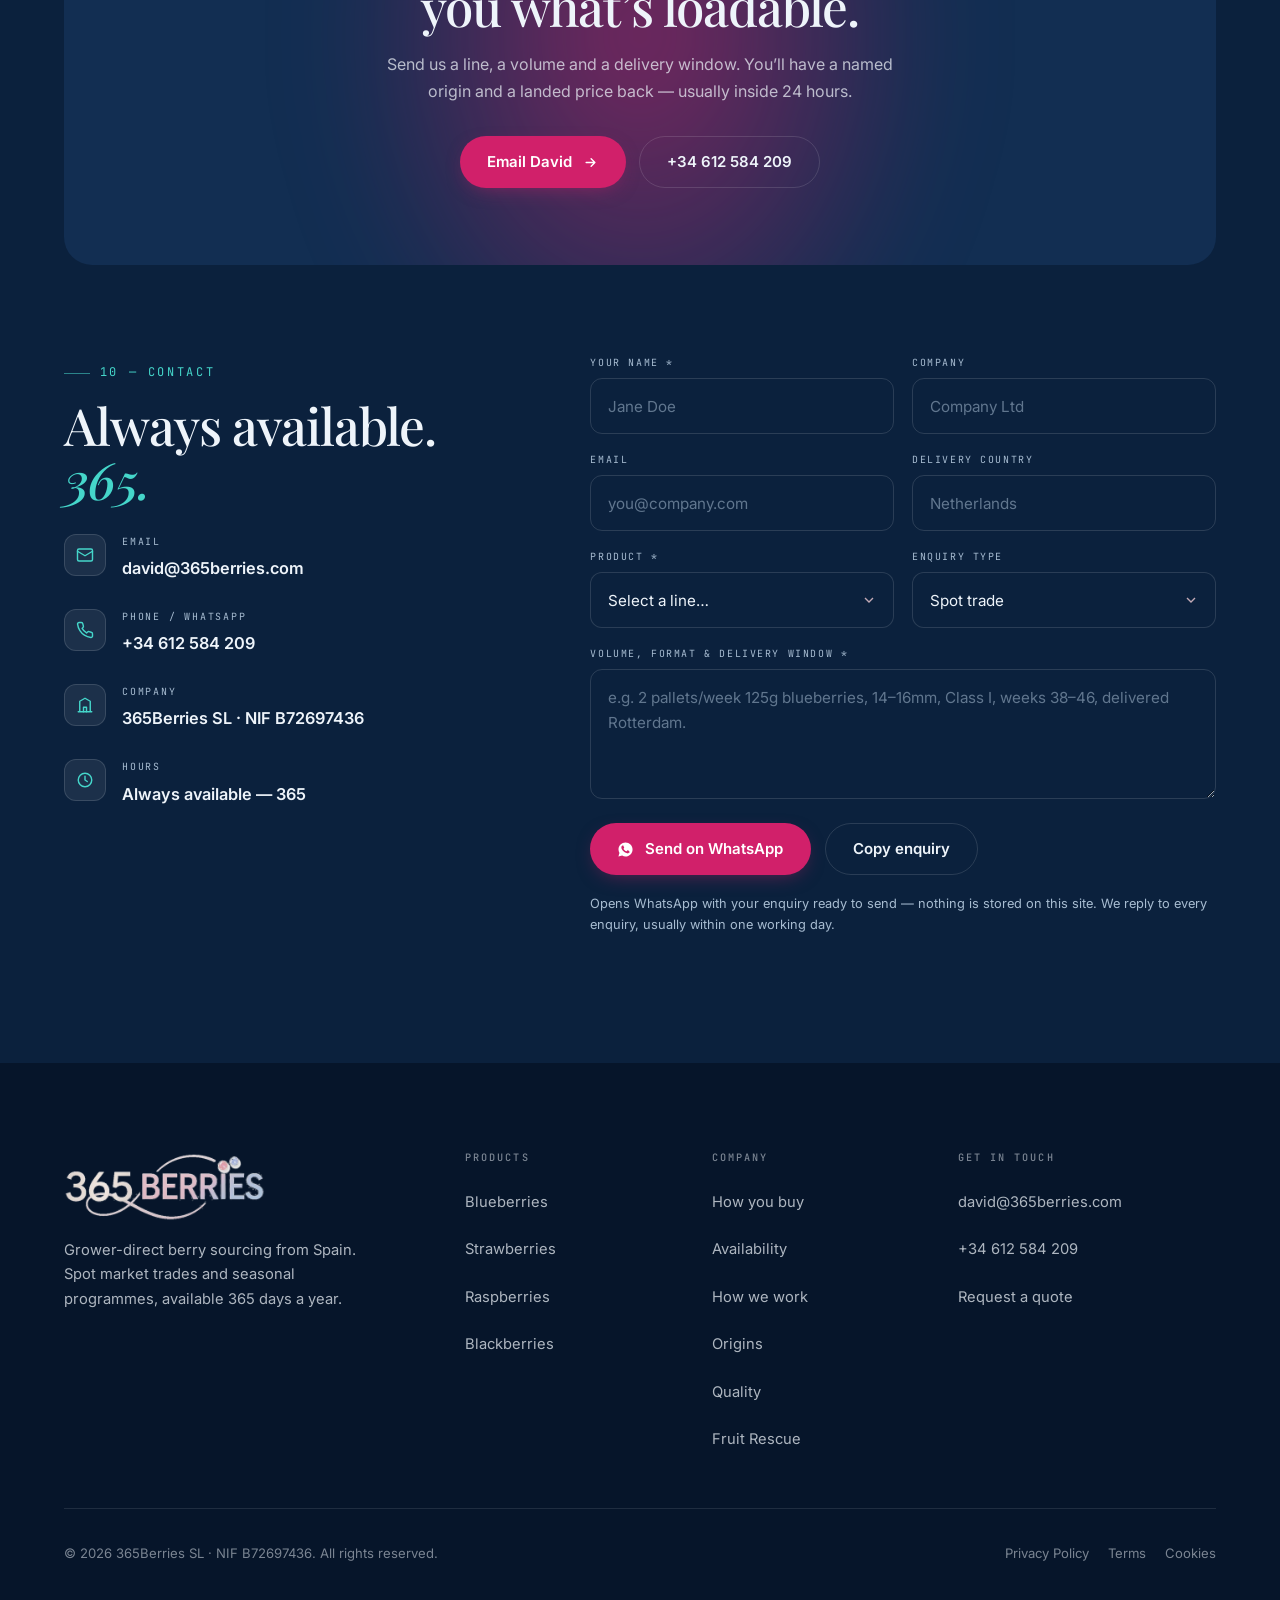
==== commit e6704760: "Add a moving fruit banner to the Fruit Rescue section Makes clear the rescue service is not berries-" ====
--- a/index.html
+++ b/index.html
@@ -664,6 +664,26 @@
       </div>
     </div>
 
+    <!-- Moving banner: the rescue service is not berries-only -->
+    <div class="marquee marquee--rescue" aria-hidden="true">
+      <div class="marquee__track">
+        <div class="marquee__group" style="display:flex">
+        <span class="marquee__item marquee__item--label" data-i18n="rs.fLabel">Not just berries</span>
+        <span class="marquee__item" data-i18n="rs.f1">Grapes</span>
+        <span class="marquee__item" data-i18n="rs.f2">Mangoes</span>
+        <span class="marquee__item" data-i18n="rs.f3">Avocados</span>
+        <span class="marquee__item" data-i18n="rs.f4">Citrus</span>
+        <span class="marquee__item" data-i18n="rs.f5">Apples</span>
+        <span class="marquee__item" data-i18n="rs.f6">Pears</span>
+        <span class="marquee__item" data-i18n="rs.f7">Stone fruit</span>
+        <span class="marquee__item" data-i18n="rs.f8">Melons</span>
+        <span class="marquee__item" data-i18n="rs.f9">Kiwifruit</span>
+        <span class="marquee__item" data-i18n="rs.f10">Pineapple</span>
+        <span class="marquee__item" data-i18n="rs.f11">Berries</span>
+        </div>
+      </div>
+    </div>
+
     <ol class="rescue__steps" data-stagger>
         <li class="rescue__step">
           <span class="rescue__num">01</span>
--- a/styles.css
+++ b/styles.css
@@ -1156,3 +1156,23 @@
 }
 .drawer__nav a.nav__rescue,
 .drawer__nav a.nav__rescue::after{color:var(--teal-300)}
+
+/* ---------- 28. FRUIT RESCUE BANNER ---------- */
+/* Rescue is not berries-only, so the section carries its own moving strip of
+   the fruit handled. Runs the opposite way to the hero marquee. */
+.marquee--rescue{
+  margin:0 0 clamp(2rem,4vw,3rem);
+  border-radius:999px;
+  border:1px solid color-mix(in srgb,var(--teal-300) 26%,transparent);
+  background:var(--navy-800);
+  padding-block:.85rem;
+  -webkit-mask-image:linear-gradient(90deg,transparent,#000 6%,#000 94%,transparent);
+          mask-image:linear-gradient(90deg,transparent,#000 6%,#000 94%,transparent);
+}
+.marquee--rescue .marquee__track{animation-duration:30s;animation-direction:reverse}
+.marquee--rescue .marquee__item{color:color-mix(in srgb,#EEF4FA 82%,transparent)}
+.marquee--rescue .marquee__item::after{background:var(--teal-300)}
+.marquee--rescue .marquee__item--label{color:var(--teal-300);font-weight:700}
+@media (prefers-reduced-motion:reduce){
+  .marquee--rescue{-webkit-mask-image:none;mask-image:none}
+}
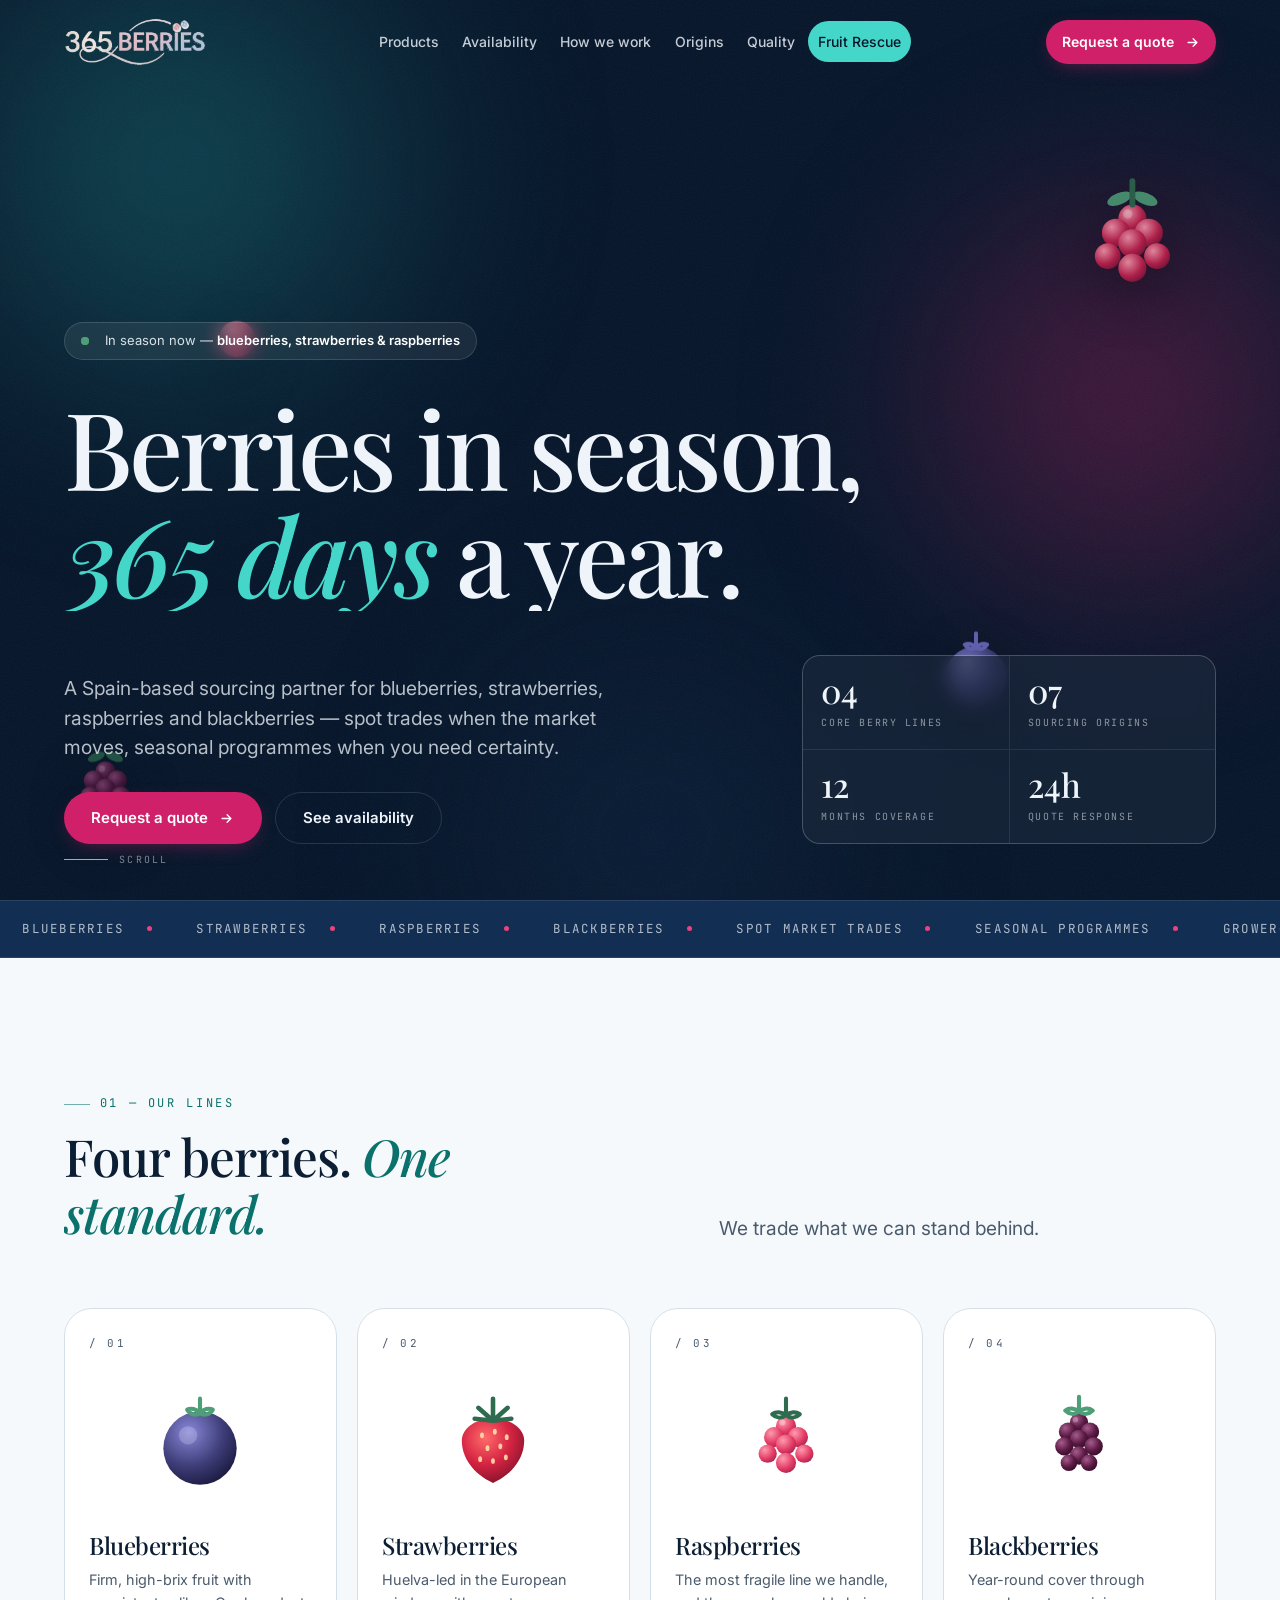
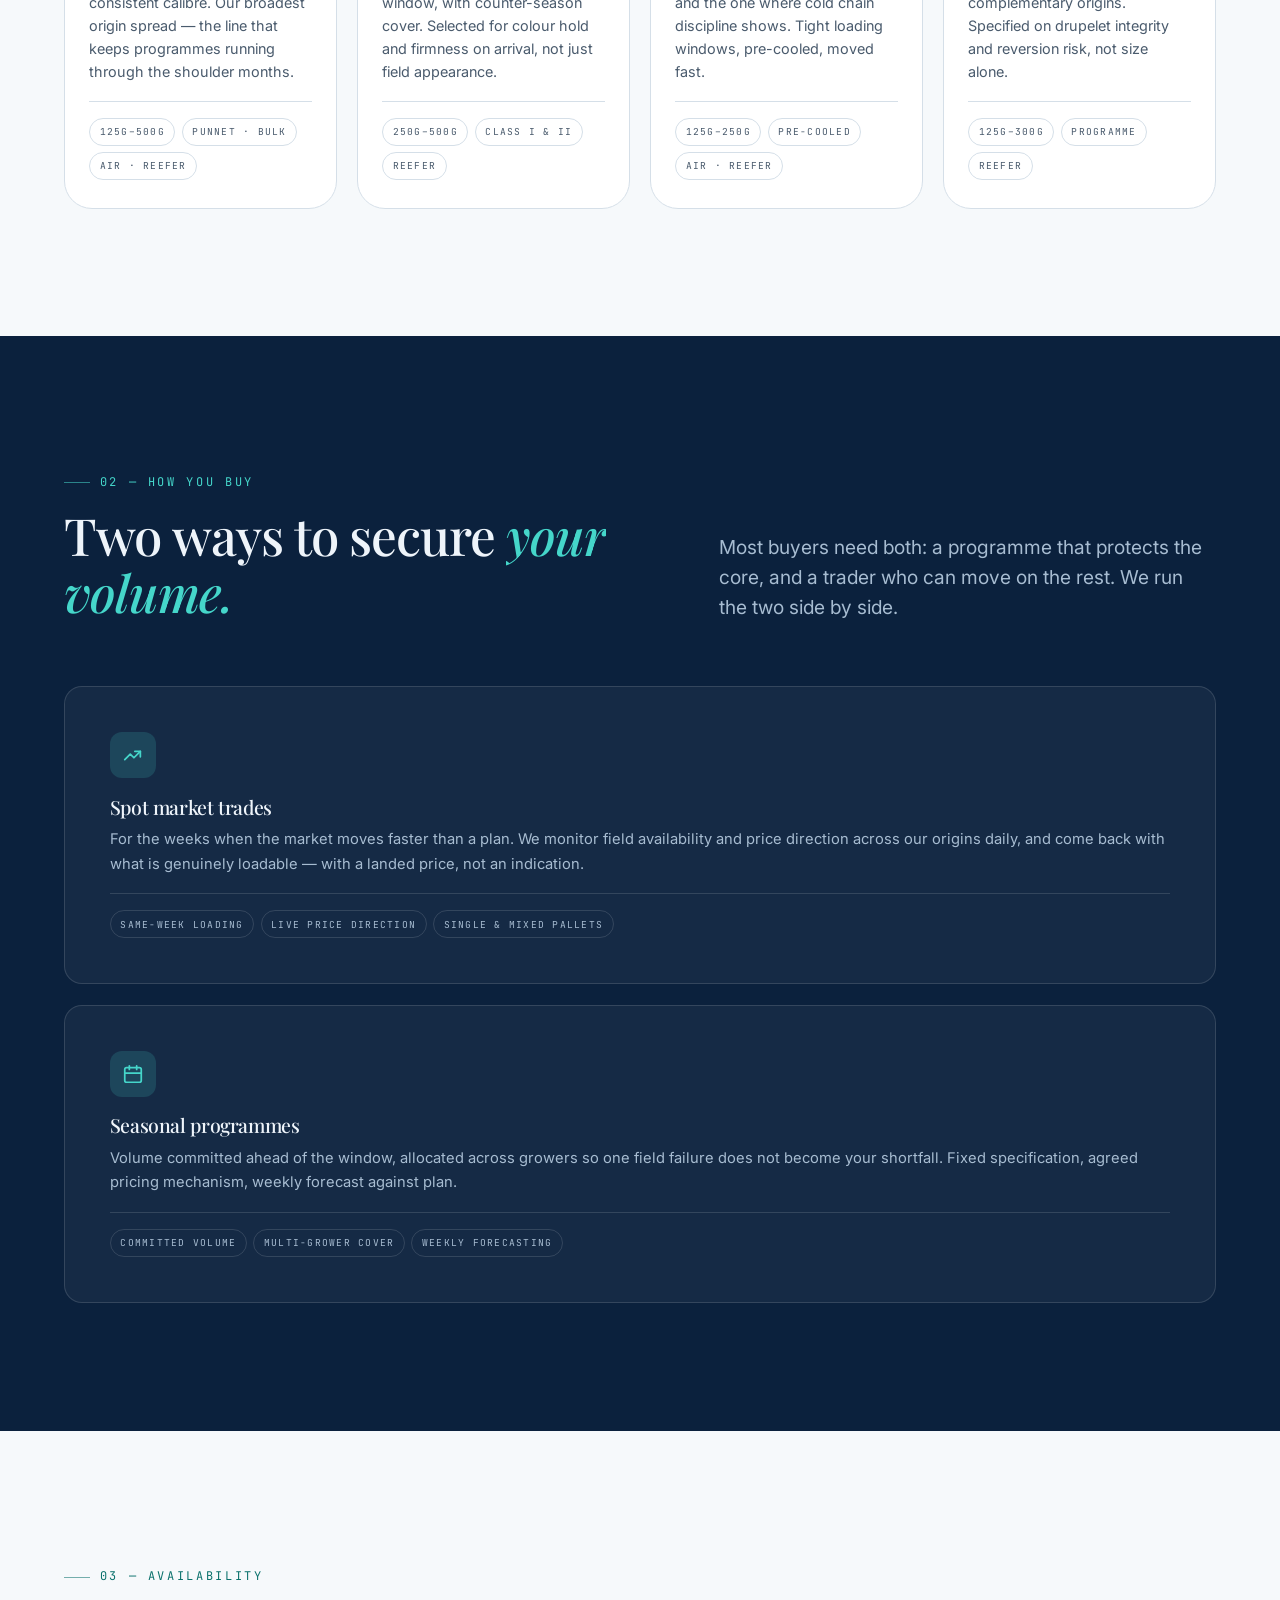
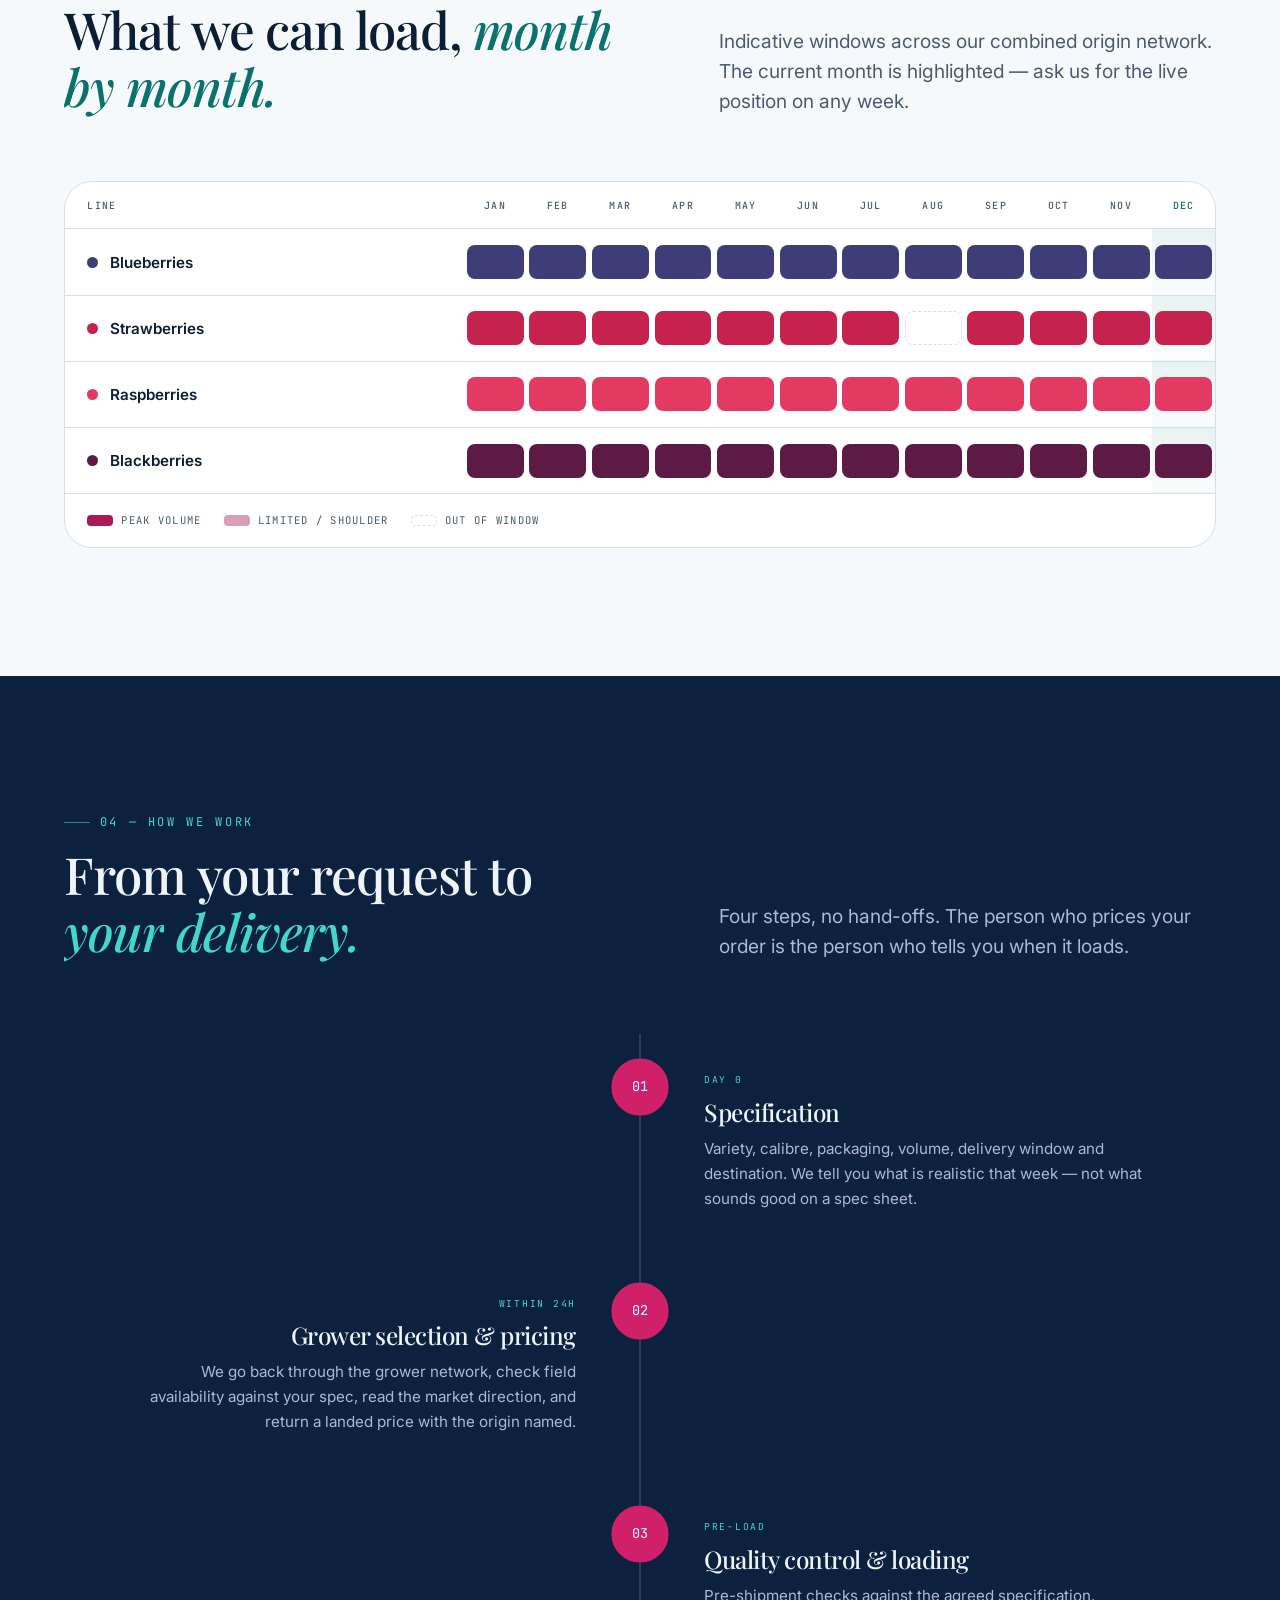
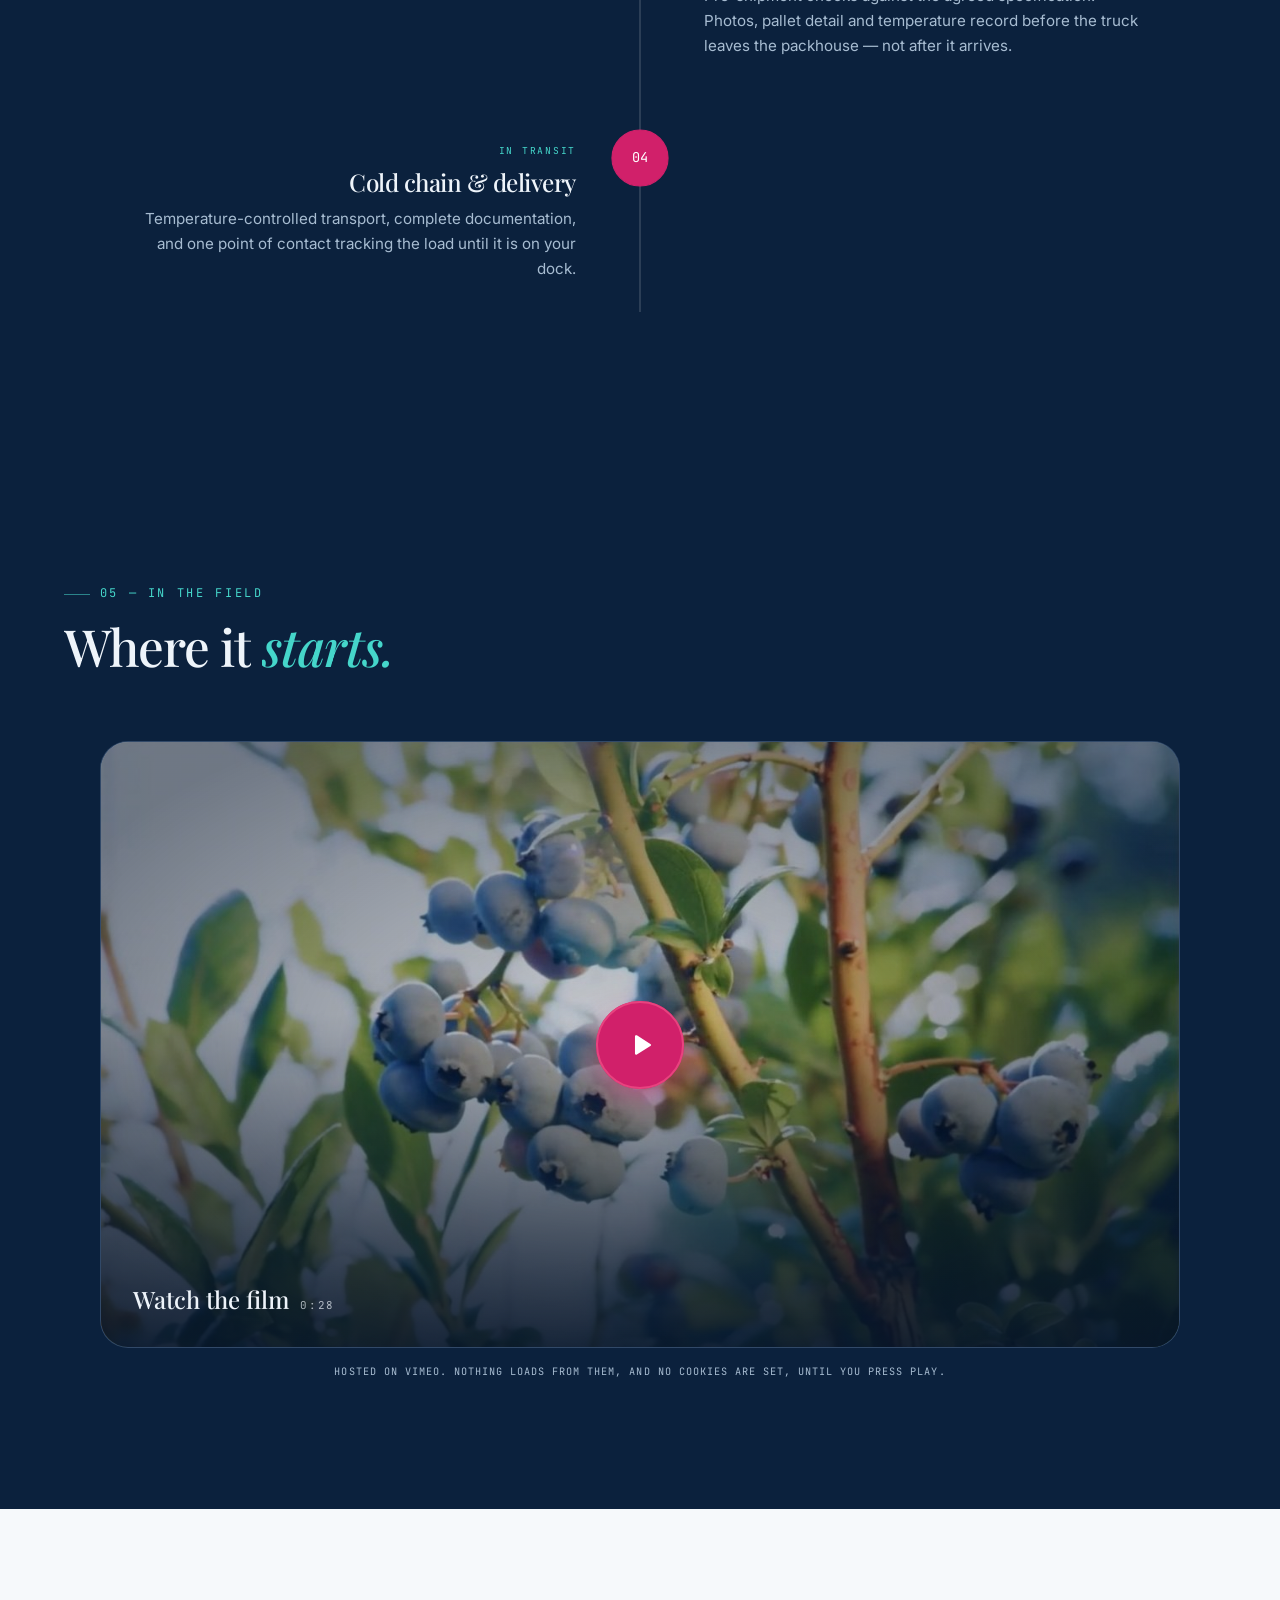
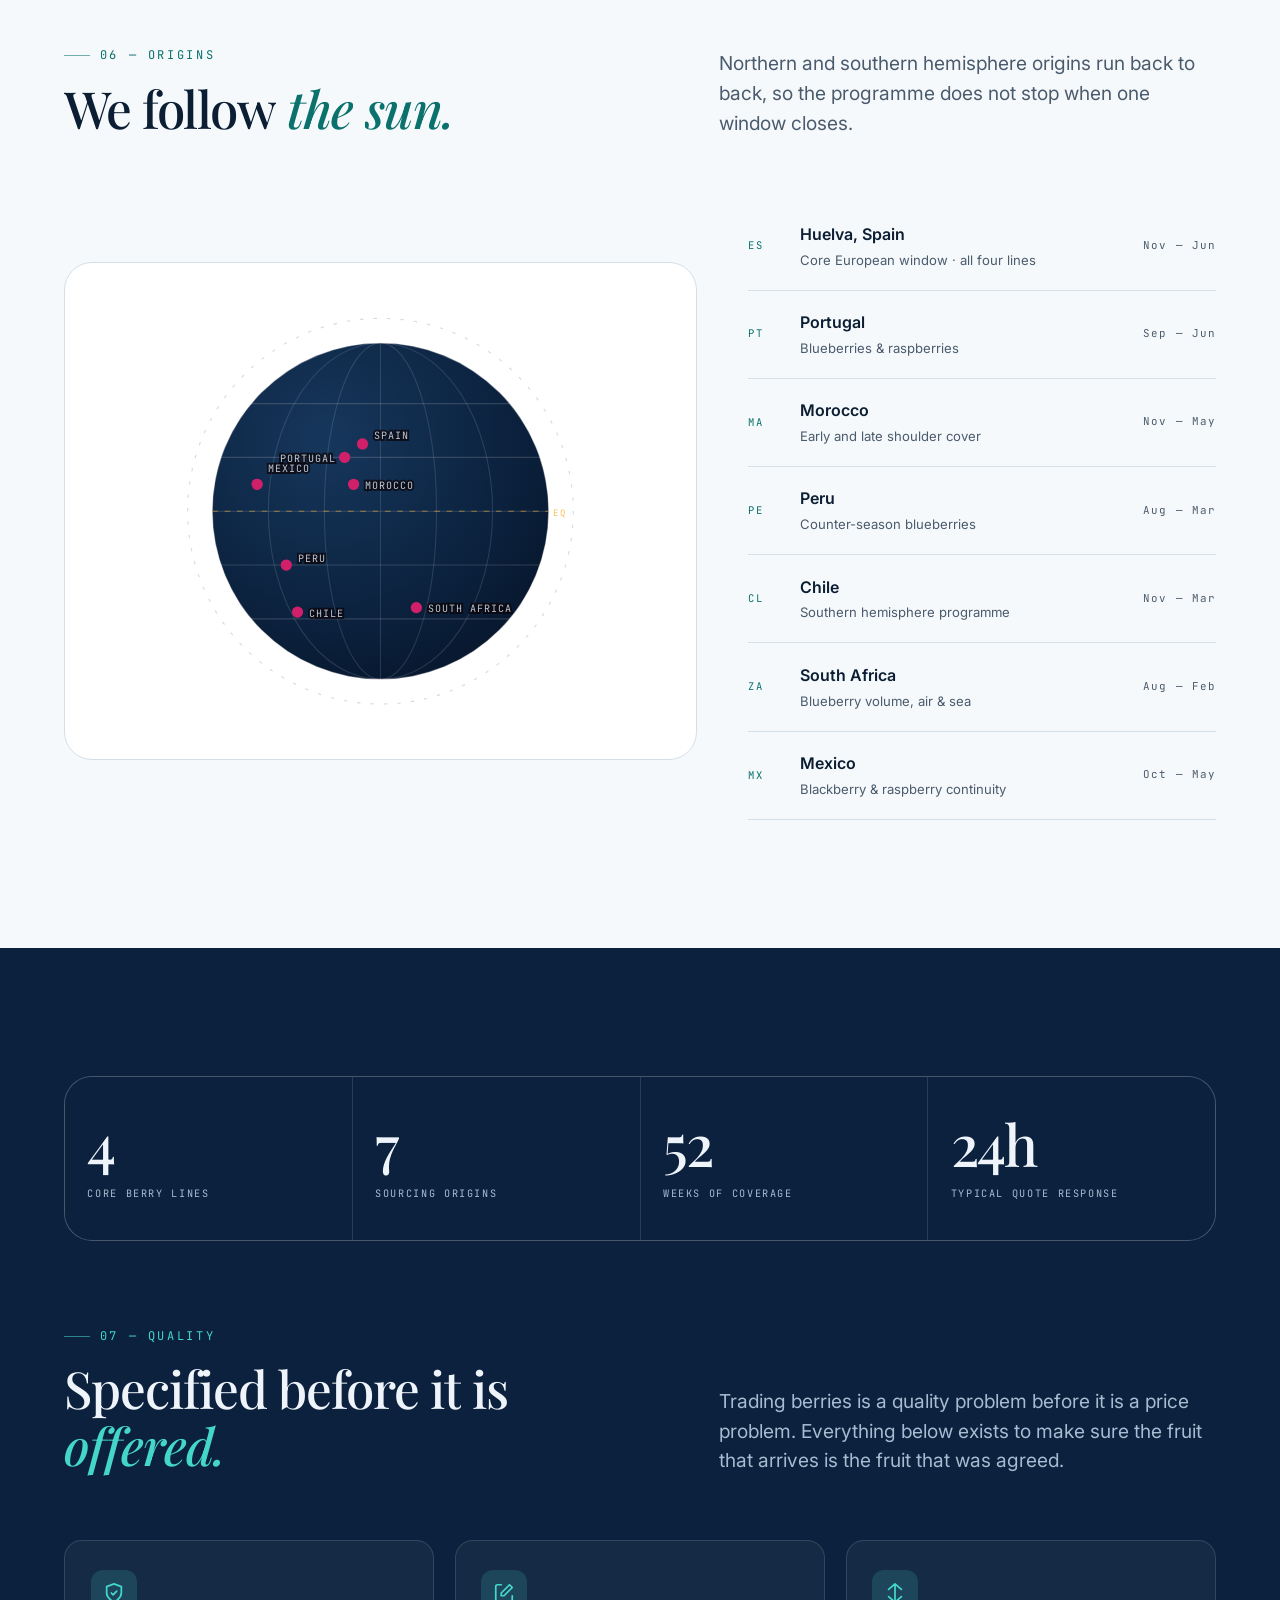
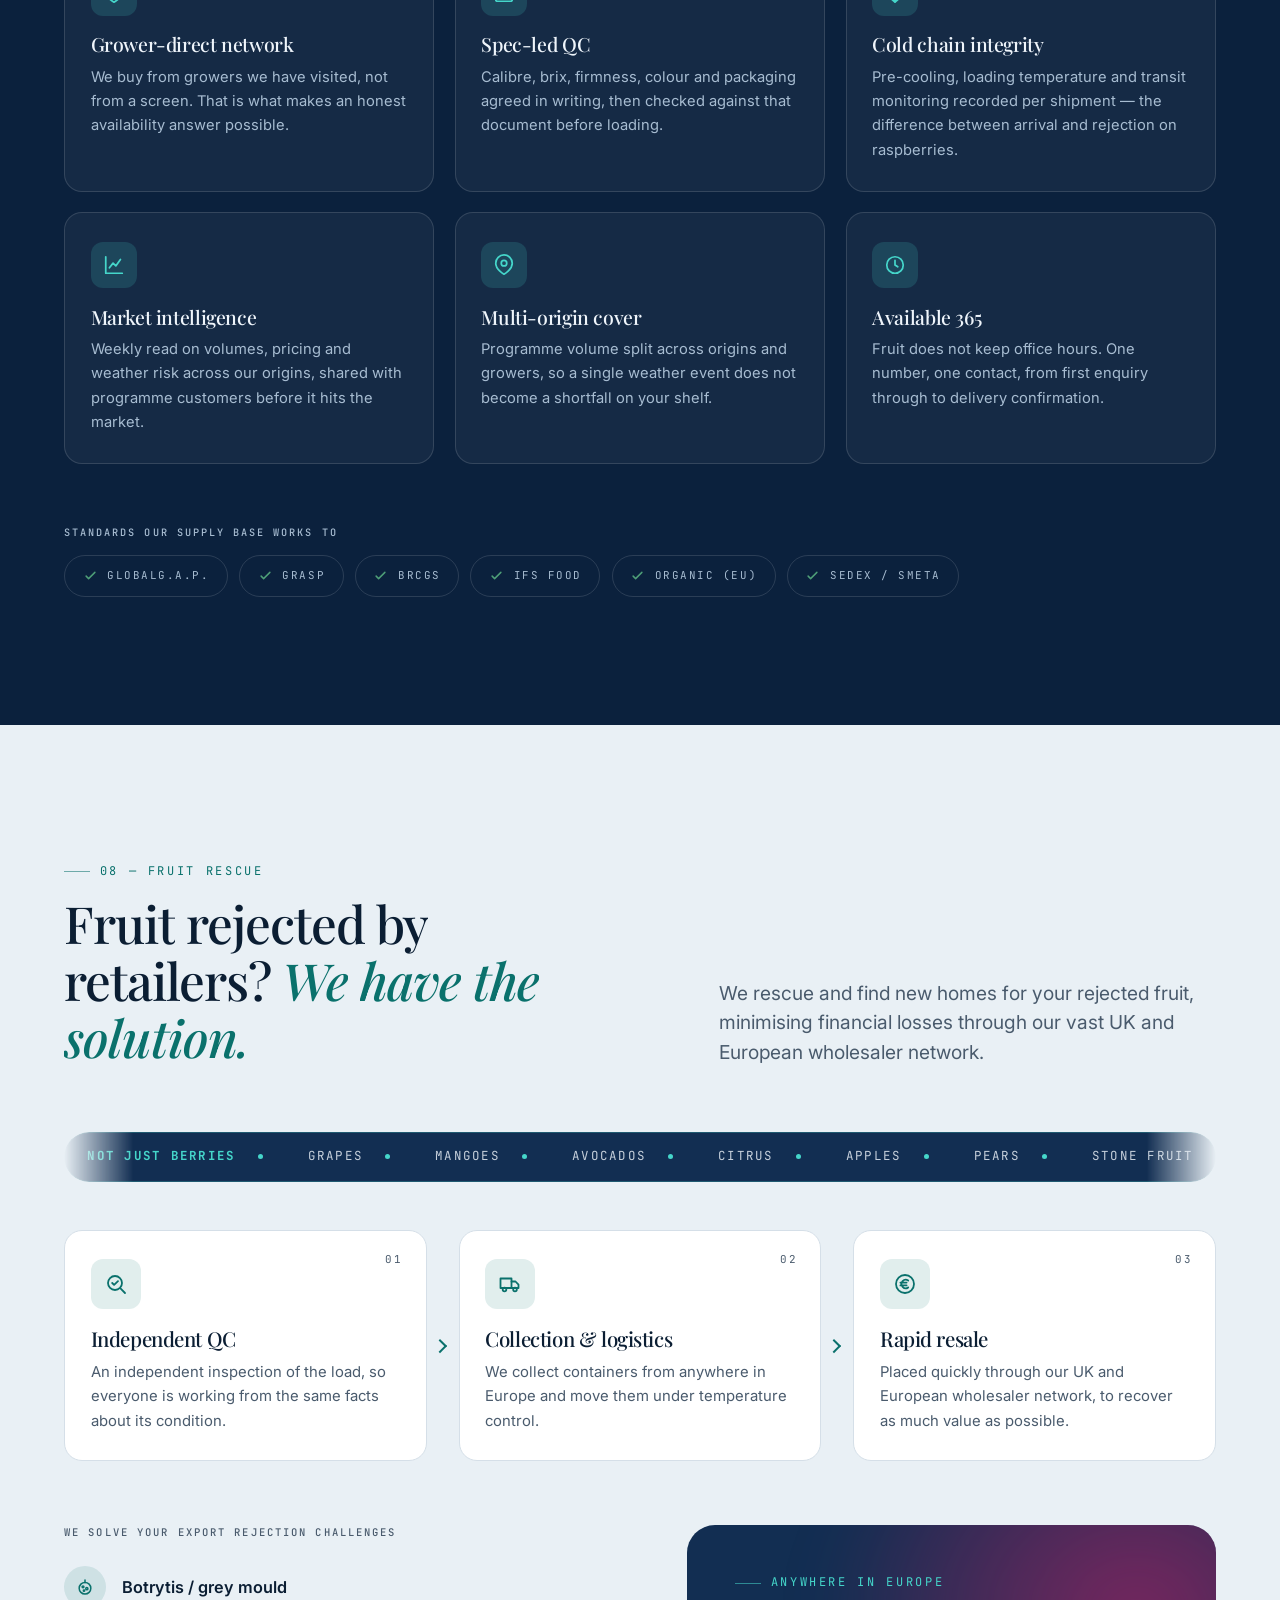
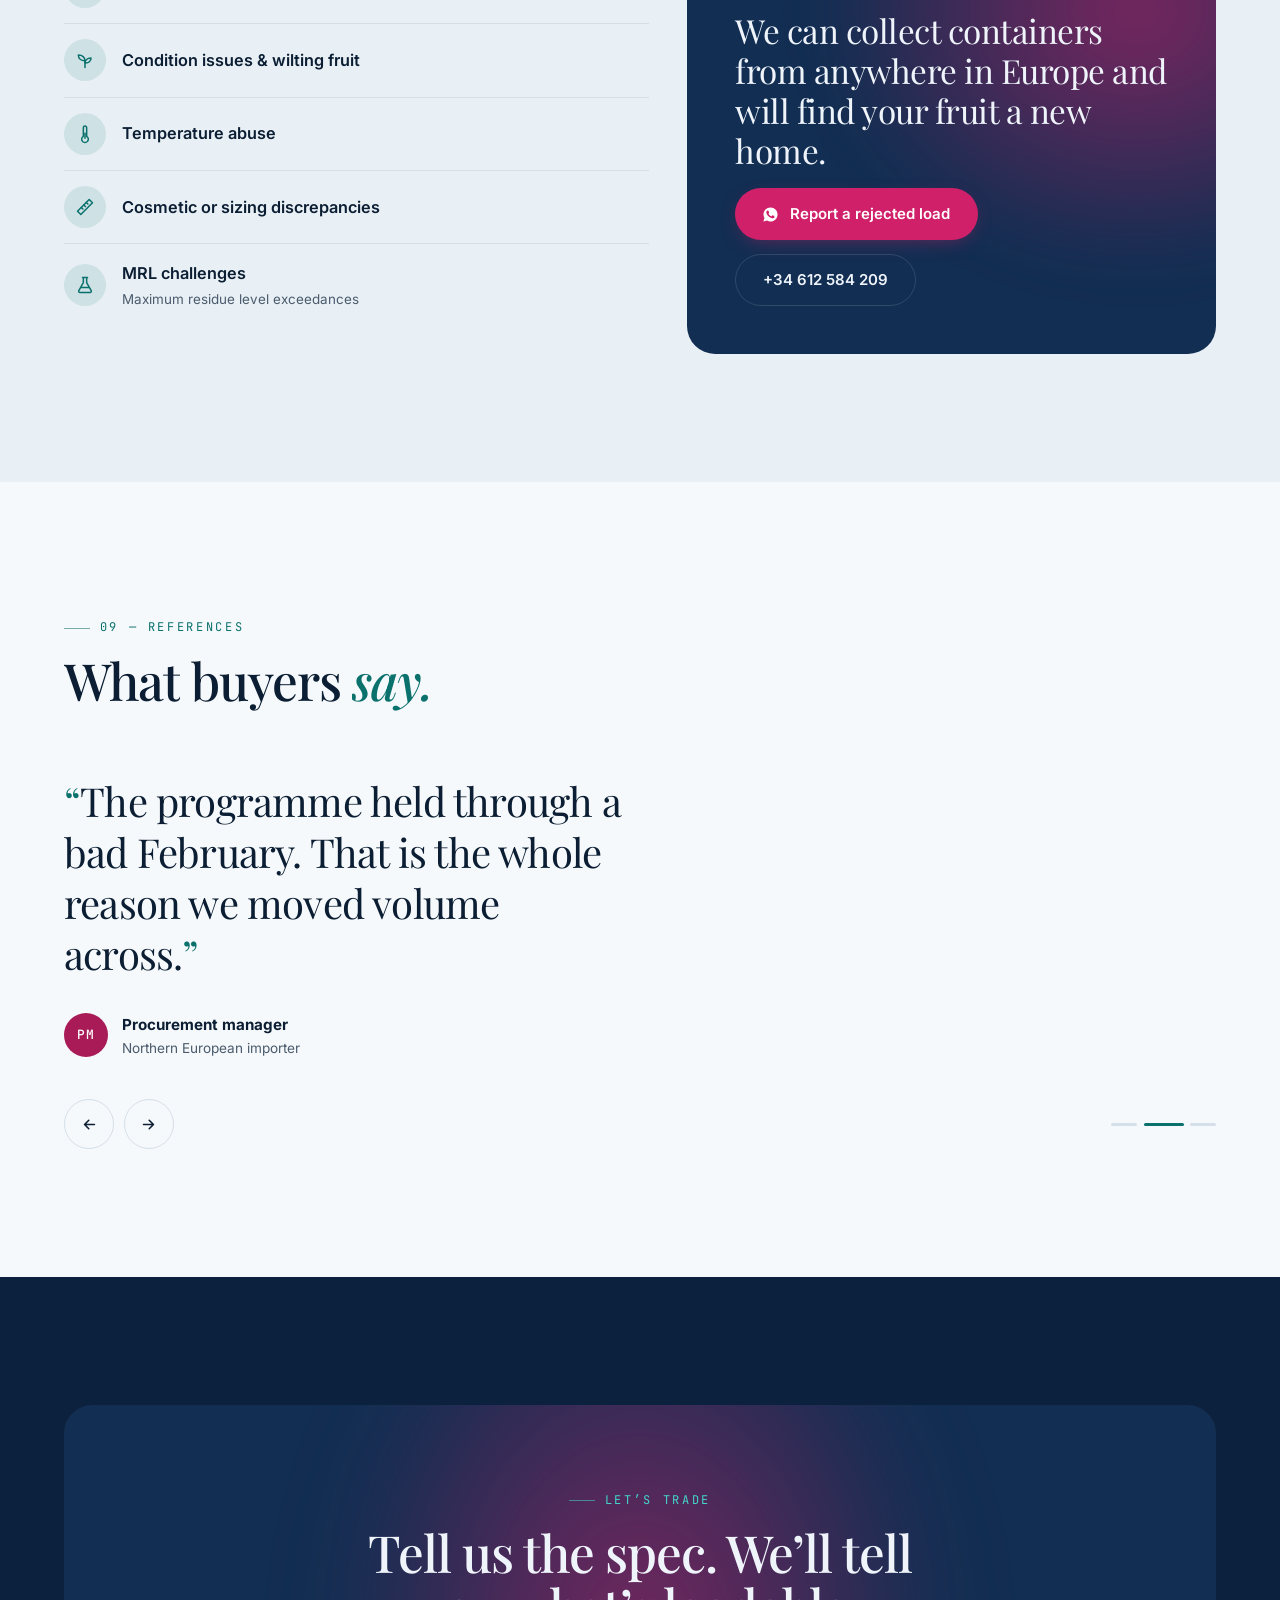
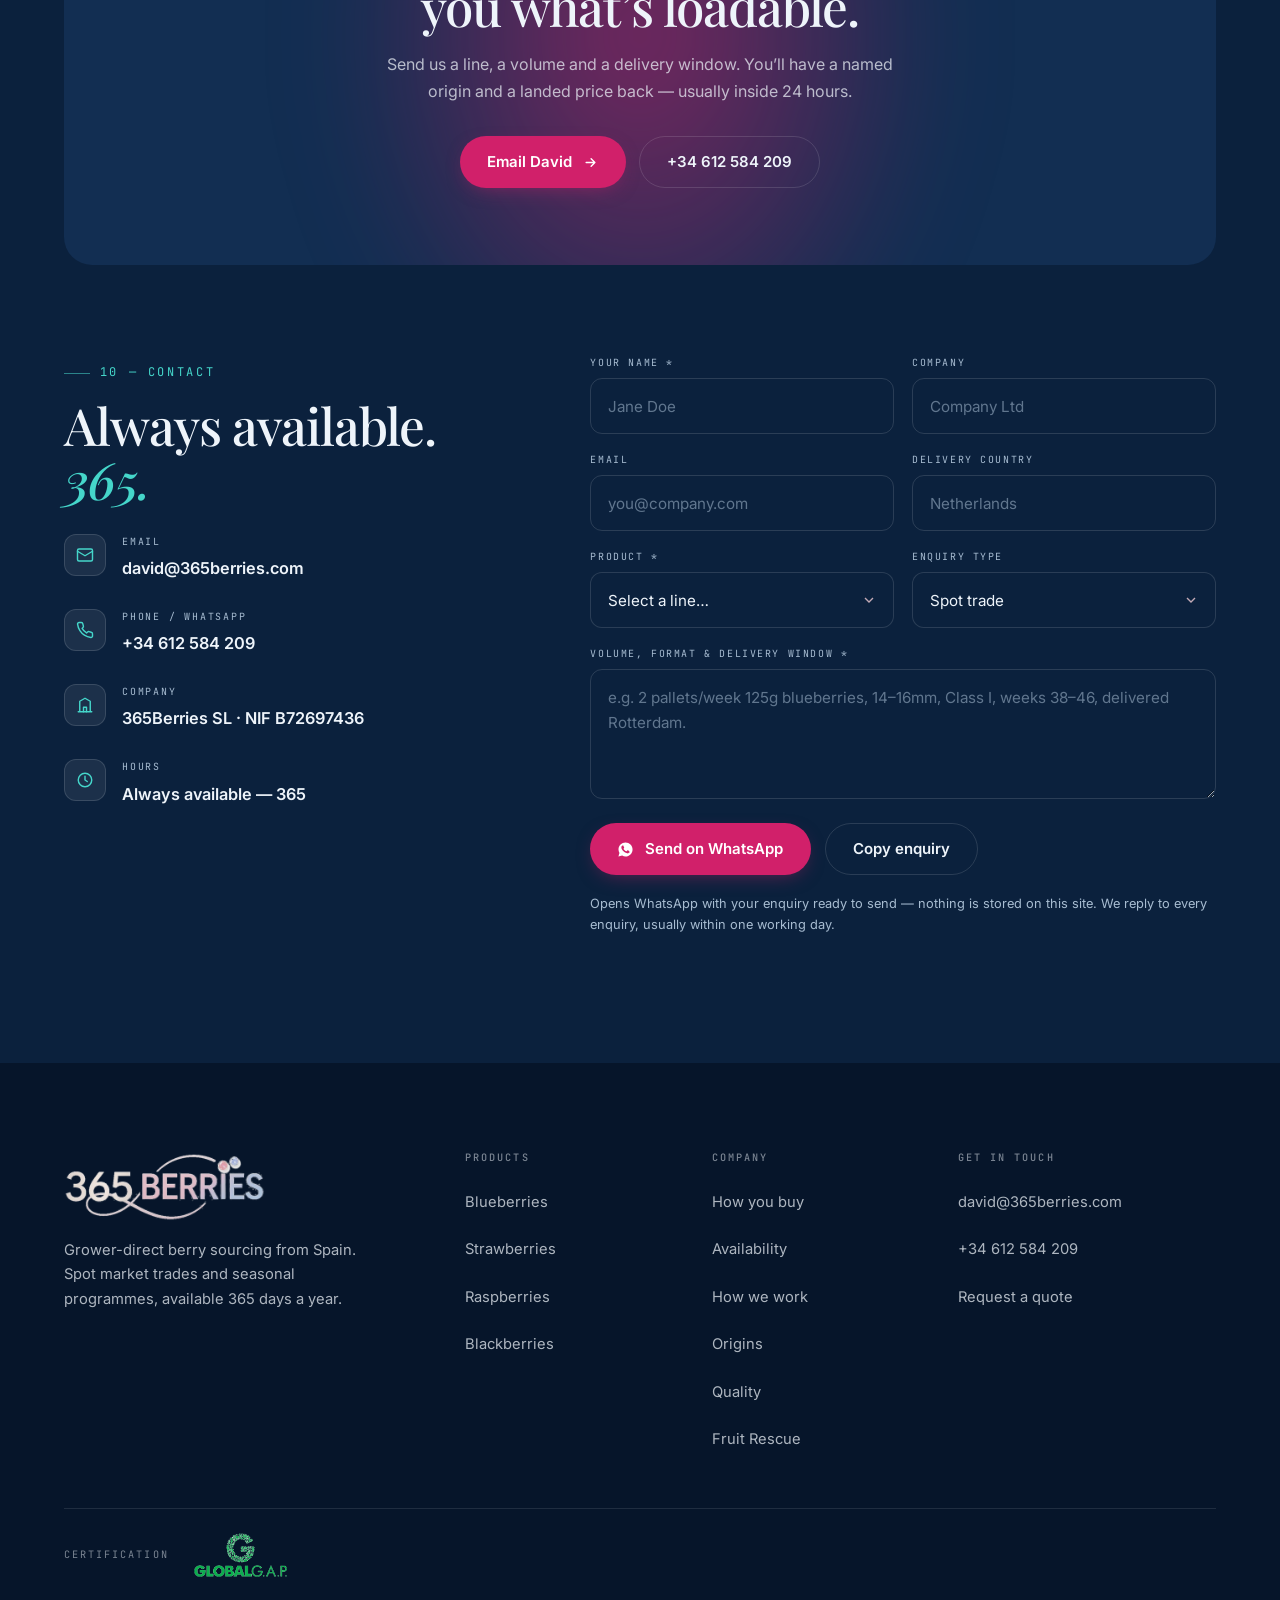
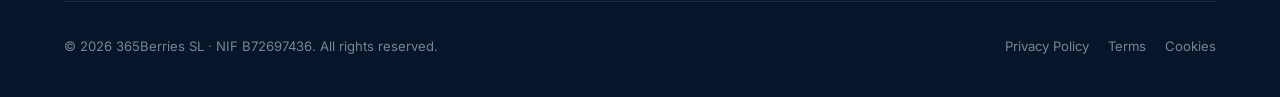
==== commit d30f0cb9: "feat: add GLOBALG.A.P. certification mark to the footer Extracted the mark from the supplied white-b" ====
--- a/index.html
+++ b/index.html
@@ -979,6 +979,12 @@
       </div>
     </div>
 
+    <div class="footer__certs">
+      <span class="footer__certs-label" data-i18n="ft.certLabel">Certification</span>
+      <img class="footer__cert" src="assets/globalgap.webp" width="360" height="170"
+           alt="GLOBALG.A.P." loading="lazy" decoding="async">
+    </div>
+
     <div class="footer__bot">
       <span>© <span id="year">2026</span> 365Berries SL · NIF B72697436. <span data-i18n="ft.rights">All rights reserved.</span></span>
       <span class="footer__legal">
--- a/styles.css
+++ b/styles.css
@@ -1176,3 +1176,17 @@
 @media (prefers-reduced-motion:reduce){
   .marquee--rescue{-webkit-mask-image:none;mask-image:none}
 }
+
+/* ---------- 29. FOOTER CERTIFICATION ---------- */
+.footer__certs{
+  display:flex;align-items:center;gap:clamp(1rem,3vw,1.6rem);flex-wrap:wrap;
+  padding-block:1.5rem;
+  border-bottom:1px solid rgba(255,255,255,.1);
+}
+.footer__certs-label{
+  font-family:var(--font-mono);font-size:.64rem;letter-spacing:.2em;
+  text-transform:uppercase;color:rgba(238,244,250,.5);
+}
+/* shown in the supplied brand green — 6.3:1 on the navy footer, so it needs no plate */
+.footer__cert{height:44px;width:auto}
+@media (max-width:480px){.footer__cert{height:38px}}
